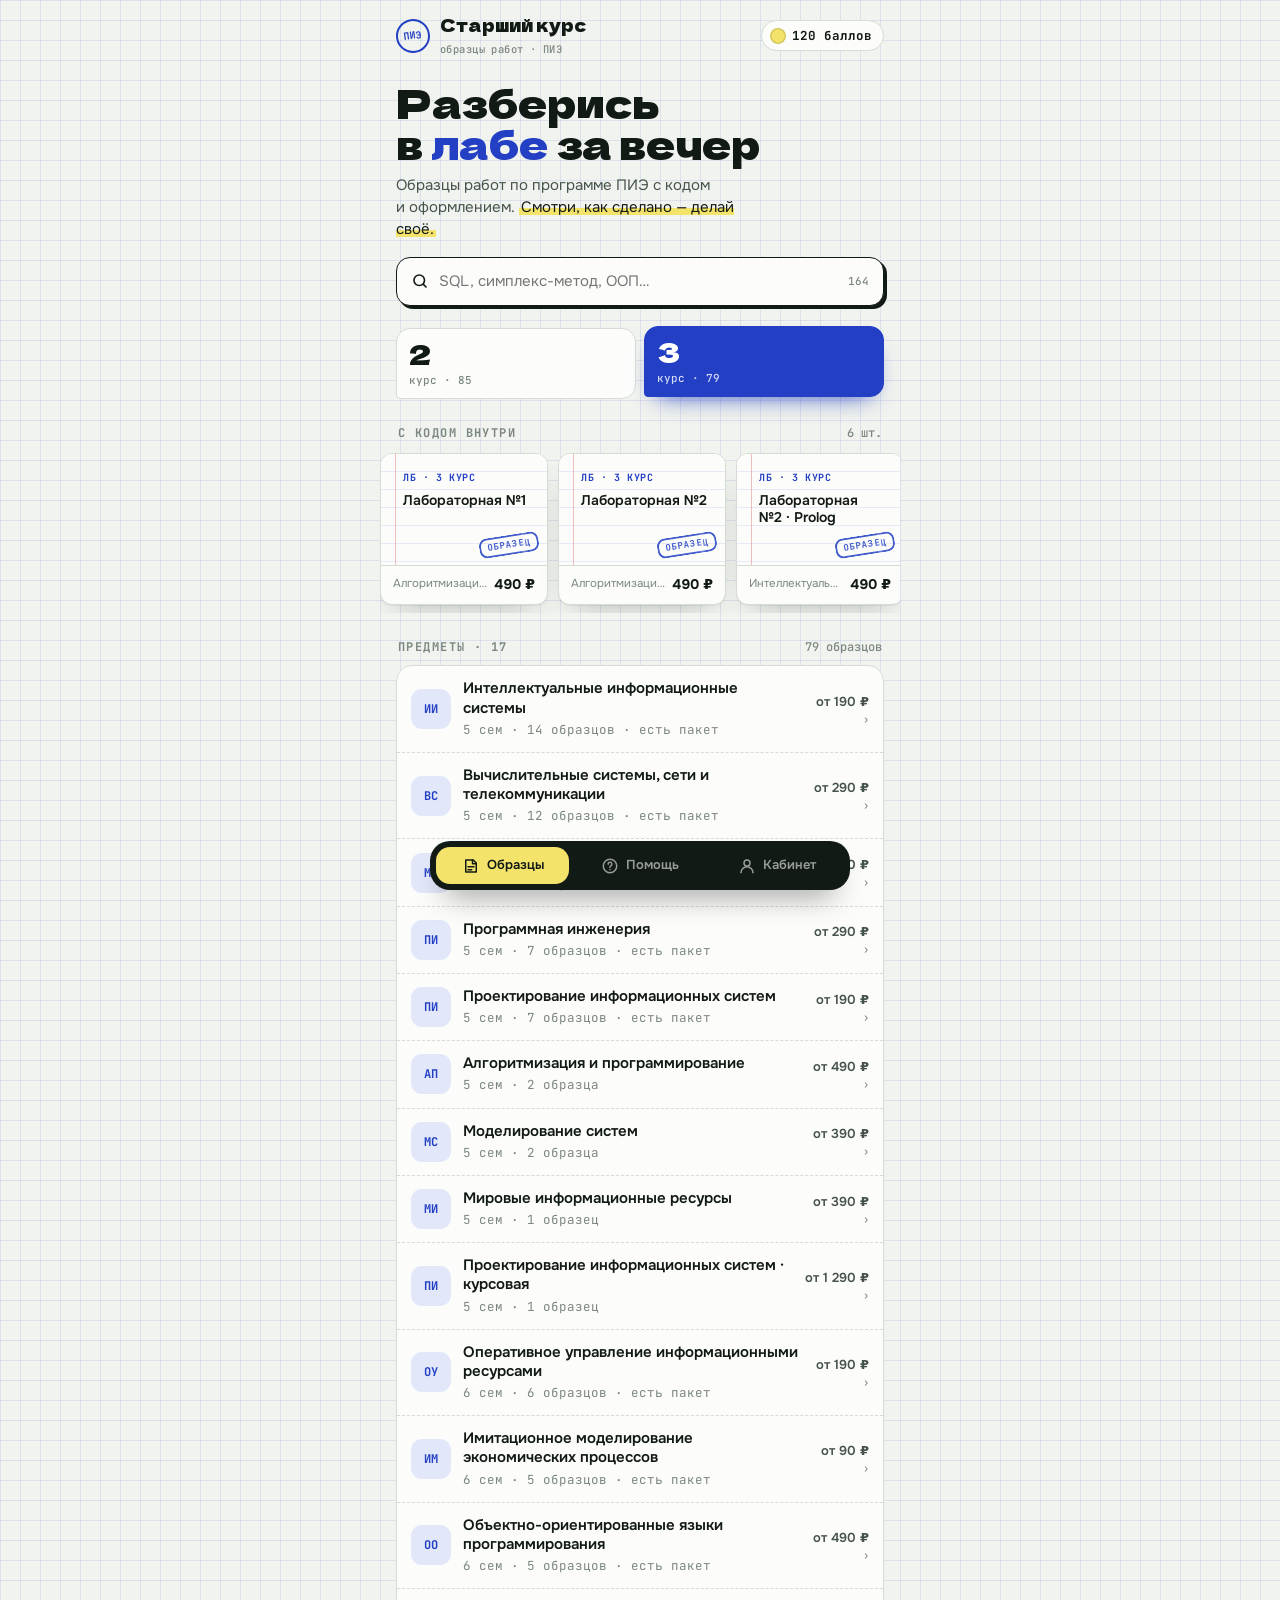
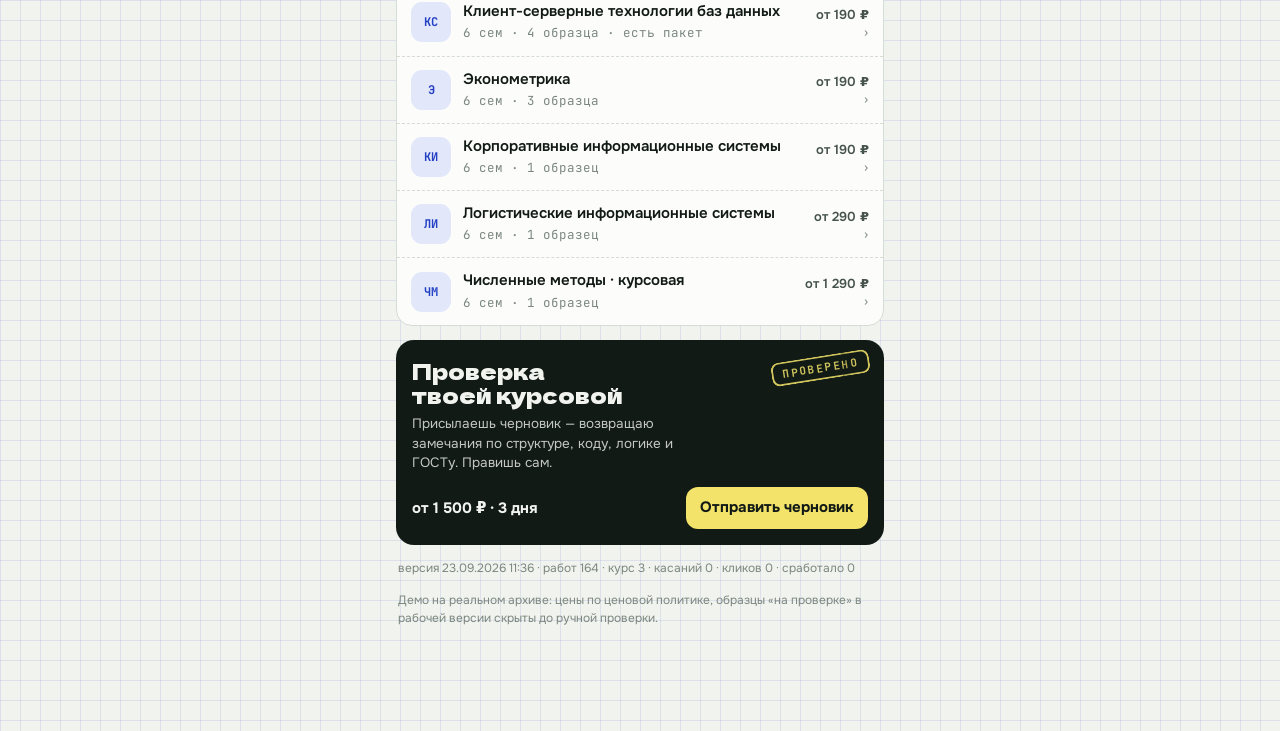
==== index.html @ bb767fbb "Add files via upload" ====
<!doctype html>
<html lang="ru">
<head>
<meta charset="utf-8">
<meta name="viewport" content="width=device-width,initial-scale=1,viewport-fit=cover">
<script src="https://telegram.org/js/telegram-web-app.js"></script>
<title>Старший курс</title>
<meta name="robots" content="noindex,nofollow">
<meta http-equiv="Cache-Control" content="no-store, max-age=0">
<link rel="stylesheet" href="fonts/fonts.css">
<style>
:root{
  --paper:#F1F3EE; --paper-2:#E6EAE3; --sheet:#FCFDFB; --line:#D5DCD4; --rule:rgba(35,64,196,.10); --margin:rgba(214,70,70,.35);
  --ink:#121A16; --ink-2:#46534B; --ink-3:#7B877F;
  --pen:#2340C4; --pen-2:#3F5BE0; --pen-soft:#E2E7FA; --on-pen:#FFFFFF;
  --hl:#F3E36A; --hl-ink:#121A16;
  --ok:#1C7A4A; --ok-soft:#DCF0E3; --warn:#94650A; --warn-soft:#F5EACB;
  --lift:0 1px 0 rgba(18,26,22,.05),0 14px 30px -18px rgba(18,26,22,.35);
  --display:"Dela Gothic One","Arial Black",Impact,system-ui,sans-serif;
  --sans:"Onest",system-ui,-apple-system,"Segoe UI",Roboto,sans-serif;
  --mono:"JetBrains Mono",ui-monospace,"SF Mono",Menlo,Consolas,monospace;
}
@media (prefers-color-scheme:dark){:root:not([data-theme="light"]){
  --paper:#0D1210; --paper-2:#141B18; --sheet:#171F1B; --line:#25302A; --rule:rgba(130,155,255,.07); --margin:rgba(230,100,100,.25);
  --ink:#E7ECE8; --ink-2:#A8B5AD; --ink-3:#74827A;
  --pen:#8CA3FF; --pen-2:#A9BAFF; --pen-soft:#1B2547; --on-pen:#0B1230;
  --hl:#6B5F12; --hl-ink:#FFF6B8;
  --ok:#70D39E; --ok-soft:#14331F; --warn:#E6BF62; --warn-soft:#33290D;
  --lift:0 1px 0 rgba(0,0,0,.4),0 16px 34px -18px rgba(0,0,0,.8);
}}
:root[data-theme="dark"]{
  --paper:#0D1210; --paper-2:#141B18; --sheet:#171F1B; --line:#25302A; --rule:rgba(130,155,255,.07); --margin:rgba(230,100,100,.25);
  --ink:#E7ECE8; --ink-2:#A8B5AD; --ink-3:#74827A;
  --pen:#8CA3FF; --pen-2:#A9BAFF; --pen-soft:#1B2547; --on-pen:#0B1230;
  --hl:#6B5F12; --hl-ink:#FFF6B8;
  --ok:#70D39E; --ok-soft:#14331F; --warn:#E6BF62; --warn-soft:#33290D;
  --lift:0 1px 0 rgba(0,0,0,.4),0 16px 34px -18px rgba(0,0,0,.8);
}
*{box-sizing:border-box}
button,a{cursor:pointer;touch-action:manipulation;-webkit-tap-highlight-color:rgba(0,0,0,.06)}
html,body{height:100%}
body{margin:0;background:var(--paper);color:var(--ink);font:15px/1.45 var(--sans);-webkit-font-smoothing:antialiased;
  background-image:linear-gradient(var(--rule) 1px,transparent 1px),linear-gradient(90deg,var(--rule) 1px,transparent 1px);background-size:20px 20px}
button,input,textarea,select{font:inherit;color:inherit}
button{cursor:pointer;-webkit-tap-highlight-color:transparent}
:focus-visible{outline:2px solid var(--pen);outline-offset:2px;border-radius:8px}
.app{max-width:520px;margin:0 auto;min-height:100%;padding-inline:16px;padding-block:0 104px}
.mk{background:linear-gradient(transparent 55%,var(--hl) 55%,var(--hl) 92%,transparent 92%);color:var(--hl-ink);padding:0 2px;border-radius:2px}
.mono{font-family:var(--mono)}

/* ---------- шапка ---------- */
.top{padding:16px 0 4px}
.brand{display:flex;align-items:center;justify-content:space-between;gap:12px}
.logo{display:flex;align-items:center;gap:10px}
.seal{width:34px;height:34px;border-radius:50%;border:2px solid var(--pen);color:var(--pen);display:grid;place-items:center;font:700 10px/1 var(--mono);letter-spacing:.02em;transform:rotate(-8deg)}
.logo b{font:400 17px/1 var(--display);letter-spacing:.01em}
.logo small{display:block;font:500 10.5px var(--mono);color:var(--ink-3);margin-top:3px;letter-spacing:.04em}
.bal{display:flex;align-items:center;gap:6px;font:600 12.5px var(--mono);background:var(--sheet);border:1px solid var(--line);border-radius:999px;padding:6px 11px 6px 8px}
.bal i{width:16px;height:16px;border-radius:50%;background:var(--hl);display:inline-block;box-shadow:inset 0 0 0 1.5px rgba(0,0,0,.12)}

.hero{margin:22px 0 16px;position:relative}
.hero h1{margin:0;font:400 clamp(30px,9vw,40px)/1.02 var(--display);letter-spacing:-.005em;text-wrap:balance}
.hero h1 .pen{color:var(--pen)}
.hero p{margin:12px 0 0;color:var(--ink-2);max-width:34ch}
.hero .stamp{position:absolute;right:-2px;top:-6px}

.stamp{display:inline-grid;place-items:center;border:2.5px solid var(--pen);color:var(--pen);border-radius:8px;padding:5px 9px 4px;font:700 11px/1 var(--mono);letter-spacing:.14em;text-transform:uppercase;transform:rotate(-9deg);opacity:.85;
  mask-image:radial-gradient(circle at 30% 40%,#000 60%,rgba(0,0,0,.72) 61%,#000 74%);-webkit-mask-image:radial-gradient(circle at 30% 40%,#000 60%,rgba(0,0,0,.72) 61%,#000 74%)}
.stamp.big{font-size:15px;padding:8px 12px 7px;border-width:3px}
.stamp.ok{border-color:var(--ok);color:var(--ok)}

.search{display:flex;align-items:center;gap:10px;background:var(--sheet);border:1.5px solid var(--ink);border-radius:14px;padding:0 14px;box-shadow:3px 3px 0 var(--ink)}
.search input{flex:1;min-width:0;border:0;background:transparent;padding:13px 0;outline:none}
.search svg{flex:none}
.search kbd{font:500 11px var(--mono);color:var(--ink-3)}

/* ---------- разделители-закладки курсов ---------- */
.tabs-course{display:grid;grid-template-columns:repeat(2,1fr);gap:8px;margin:22px 0 4px}
.tc{position:relative;text-align:left;border:1.5px solid var(--line);background:var(--sheet);border-radius:14px 14px 14px 4px;padding:12px 12px 11px;transition:transform .15s,border-color .15s,box-shadow .15s}
.tc b{display:block;font:400 26px/1 var(--display)}
.tc span{display:block;font:500 11px var(--mono);color:var(--ink-3);margin-top:6px}
.tc[aria-pressed="true"]{border-color:var(--pen);background:var(--pen);color:var(--on-pen);box-shadow:0 12px 24px -14px var(--pen);transform:translateY(-2px)}
.tc[aria-pressed="true"] span{color:inherit;opacity:.8}

.sec{display:flex;align-items:baseline;justify-content:space-between;gap:10px;margin:26px 2px 10px}
.sec h2{margin:0;font:600 12px var(--mono);letter-spacing:.12em;text-transform:uppercase;color:var(--ink-3)}
.sec .aside{font:500 12px var(--mono);color:var(--ink-3)}

/* подборка — лента обложек */
.rail{display:flex;gap:10px;overflow-x:auto;margin-inline:-16px;padding:2px 16px 8px;scroll-snap-type:x mandatory;scrollbar-width:none}
.rail::-webkit-scrollbar{display:none}
.cover{flex:none;width:168px;scroll-snap-align:start;text-align:left;border:1px solid var(--line);border-radius:12px;background:var(--sheet);padding:0;overflow:hidden;box-shadow:var(--lift)}
.cover .pg{height:112px;position:relative;padding:12px 12px 0 22px;background:
  linear-gradient(90deg,transparent 14px,var(--margin) 14px,var(--margin) 15px,transparent 15px),
  repeating-linear-gradient(var(--sheet) 0 17px,var(--rule) 17px 18px);border-bottom:1px solid var(--line)}
.cover .pg em{font:700 10px var(--mono);color:var(--pen);font-style:normal;letter-spacing:.06em}
.cover .pg strong{display:block;font:600 14px/1.2 var(--sans);margin-top:4px;text-wrap:balance}
.cover .pg .stamp{position:absolute;right:8px;bottom:10px;font-size:9px;padding:4px 6px 3px}
.cover .cf{padding:9px 12px 11px;display:flex;justify-content:space-between;align-items:center;gap:6px}
.cover .cf small{font-size:11.5px;color:var(--ink-3);overflow:hidden;text-overflow:ellipsis;white-space:nowrap}
.cover .cf b{font:700 14px var(--sans);font-variant-numeric:tabular-nums;white-space:nowrap}

/* список предметов — ведомость */
.ledger{background:var(--sheet);border:1px solid var(--line);border-radius:16px;overflow:hidden}
.lr{display:grid;grid-template-columns:40px 1fr auto;align-items:center;gap:12px;width:100%;text-align:left;border:0;background:transparent;padding:13px 14px;border-top:1px dashed var(--line)}
.lr:first-child{border-top:0}
.lr:active{background:var(--paper-2)}
.lr .code{width:40px;height:40px;border-radius:11px;display:grid;place-items:center;font:700 12px var(--mono);background:var(--pen-soft);color:var(--pen)}
.lr .t{font-weight:600;line-height:1.28}
.lr .s{font-size:12.5px;color:var(--ink-3);margin-top:3px;font-family:var(--mono)}
.lr .p{font:600 13px var(--sans);color:var(--ink-2);white-space:nowrap;text-align:right}
.lr .p small{display:block;font:500 10.5px var(--mono);color:var(--ink-3);margin-top:2px}

.consult{display:grid;grid-template-columns:1fr auto;gap:12px;align-items:center;width:100%;text-align:left;margin-top:12px;border:0;border-radius:16px;padding:16px;background:var(--ink);color:var(--paper);position:relative;overflow:hidden}
.consult b{font:400 18px/1.15 var(--display);display:block}
.consult span{display:block;font-size:13px;opacity:.75;margin-top:6px}
.consult .go{width:44px;height:44px;border-radius:50%;background:var(--hl);color:#121A16;display:grid;place-items:center}

/* ---------- предмет ---------- */
.back{display:inline-flex;align-items:center;gap:4px;border:0;background:none;color:var(--pen);padding:16px 0 6px;font-weight:600}
.subj-h{margin:6px 0 4px;font:400 28px/1.05 var(--display);text-wrap:balance}
.subj-s{font:500 12.5px var(--mono);color:var(--ink-3)}
.bundle{margin:16px 0 4px;border:1.5px dashed var(--pen);border-radius:16px;padding:14px;background:var(--pen-soft);display:grid;grid-template-columns:1fr auto;gap:10px;align-items:center}
.bundle b{display:block;font-weight:700}
.bundle span{font-size:13px;color:var(--ink-2)}
.bundle .pr{text-align:right;white-space:nowrap}
.bundle .pr s{display:block;font-size:12px;color:var(--ink-3)}
.bundle .pr strong{font:700 18px var(--sans);font-variant-numeric:tabular-nums}
.chips{display:flex;gap:6px;overflow-x:auto;margin:14px -16px 4px;padding:2px 16px 4px;scrollbar-width:none}
.chips::-webkit-scrollbar{display:none}
.chip{flex:none;border:1.5px solid var(--line);background:var(--sheet);border-radius:999px;padding:7px 13px;font-size:13px;font-weight:500;color:var(--ink-2)}
.chip[aria-pressed="true"]{background:var(--ink);color:var(--paper);border-color:var(--ink)}

/* карточка-лист */
.sheetcard{position:relative;display:block;width:100%;text-align:left;border:1px solid var(--line);border-radius:14px;background:var(--sheet);margin-top:10px;padding:14px 14px 13px 26px;overflow:hidden;
  background-image:linear-gradient(90deg,transparent 15px,var(--margin) 15px,var(--margin) 16px,transparent 16px);transition:transform .12s}
.sheetcard:active{transform:scale(.992)}
.sheetcard .hd{display:flex;gap:8px;align-items:center;font:500 11px var(--mono);color:var(--ink-3);letter-spacing:.02em}
.sheetcard .hd b{color:var(--pen);font-weight:700}
.sheetcard h3{margin:6px 0 10px;font-size:17.5px;line-height:1.22;letter-spacing:-.01em;padding-right:70px}
.sheetcard .stamp{position:absolute;right:12px;top:14px;font-size:9.5px;padding:4px 6px 3px}
.row2{display:flex;align-items:center;justify-content:space-between;gap:10px}
.exts{display:flex;gap:4px;flex-wrap:wrap}
.ext{font:500 11px var(--mono);padding:3px 6px;border-radius:6px;background:var(--paper-2);color:var(--ink-2)}
.price{font:700 17px var(--sans);font-variant-numeric:tabular-nums;white-space:nowrap}
.pill{font:600 11px var(--sans);padding:3px 8px;border-radius:999px;background:var(--warn-soft);color:var(--warn)}
.pill.ok{background:var(--ok-soft);color:var(--ok)}

/* ---------- нижний лист ---------- */
.scrim{position:fixed;inset:0;background:rgba(8,12,10,.5);z-index:20;animation:fade .2s}
@keyframes fade{from{opacity:0}}
.sheet{position:fixed;left:0;right:0;bottom:0;z-index:21;max-width:520px;margin:0 auto;background:var(--paper);border-radius:22px 22px 0 0;
  padding:10px 16px calc(18px + env(safe-area-inset-bottom,0px));max-height:90%;overflow:auto;animation:up .26s cubic-bezier(.2,.8,.2,1)}
@keyframes up{from{transform:translateY(40px);opacity:.4}}
.grab{width:42px;height:4px;border-radius:4px;background:var(--line);margin:0 auto 14px}
.preview{position:relative;border:1px solid var(--line);border-radius:14px;background:var(--sheet);padding:16px 16px 14px 30px;overflow:hidden;box-shadow:var(--lift);
  background-image:linear-gradient(90deg,transparent 18px,var(--margin) 18px,var(--margin) 19px,transparent 19px),repeating-linear-gradient(var(--sheet) 0 23px,var(--rule) 23px 24px)}
.preview .hd{font:500 11px var(--mono);color:var(--ink-3)}
.preview .hd b{color:var(--pen)}
.preview h3{margin:8px 0 2px;font:400 22px/1.1 var(--display);text-wrap:balance}
.preview .sj{color:var(--ink-2);font-size:13.5px}
.preview .toc{margin:14px 0 0;padding:0;list-style:none;font:500 12.5px/24px var(--mono);color:var(--ink-2)}
.preview .toc li{display:flex;justify-content:space-between;gap:8px}
.preview .toc li span:last-child{color:var(--ink-3)}
.preview > .stamp{position:absolute;right:16px;bottom:18px}
.facts{display:grid;grid-template-columns:repeat(3,1fr);gap:8px;margin:12px 0}
.facts div{border:1px solid var(--line);background:var(--sheet);border-radius:12px;padding:10px}
.facts b{display:block;font:400 22px/1 var(--display)}
.facts span{font-size:11.5px;color:var(--ink-3)}
.why{display:flex;gap:10px;align-items:flex-start;font-size:14px;color:var(--ink-2);margin:12px 2px}
.why svg{flex:none;color:var(--pen);margin-top:2px}
.fine{font-size:12px;color:var(--ink-3);line-height:1.45}
.total{display:flex;justify-content:space-between;align-items:flex-end;margin:16px 2px 12px}
.total span{font-size:13px;color:var(--ink-3)}
.total strong{font:400 30px/1 var(--display);font-variant-numeric:tabular-nums}
.btn{position:relative;display:flex;align-items:center;justify-content:center;gap:10px;width:100%;border:0;border-radius:14px;padding:15px;font-weight:700;font-size:16px;background:var(--pen);color:var(--on-pen);box-shadow:0 14px 26px -14px var(--pen);transition:transform .1s}
.btn:active{transform:translateY(1px)}
.btn:disabled{opacity:.4;box-shadow:none;cursor:not-allowed}
.btn.ink{background:var(--ink);color:var(--paper);box-shadow:none}
.lines{border:1px solid var(--line);background:var(--sheet);border-radius:14px;padding:4px 14px}
.lines div{display:flex;justify-content:space-between;padding:10px 0;border-top:1px dashed var(--line);font-size:14px}
.lines div:first-child{border-top:0}
.lines div span:last-child{font-variant-numeric:tabular-nums;font-weight:600}
.sbp{display:flex;align-items:center;gap:12px;border:1.5px solid var(--ink);border-radius:14px;padding:12px;margin:12px 0;background:var(--sheet)}
.sbp .lg{width:40px;height:40px;border-radius:10px;display:grid;grid-template-columns:1fr 1fr;gap:3px;padding:7px;background:var(--ink)}
.sbp .lg i{border-radius:3px}
.sbp .t{font-weight:700}
.sbp .s{font-size:12.5px;color:var(--ink-3)}
.check{display:flex;gap:10px;align-items:flex-start;font-size:13.5px;color:var(--ink-2);margin:10px 2px}
.check input{width:20px;height:20px;margin:0;flex:none;accent-color:var(--pen)}
.check a{color:var(--pen)}
.done{text-align:center;padding:10px 0 6px}
.done .stamp{animation:slam .45s cubic-bezier(.3,1.6,.5,1) both}
@keyframes slam{0%{transform:rotate(-9deg) scale(2.4);opacity:0}60%{opacity:1}100%{transform:rotate(-9deg) scale(1)}}
.done h3{margin:18px 0 4px;font:400 24px var(--display)}
@media (prefers-reduced-motion:reduce){.sheet,.scrim,.done .stamp{animation:none}.tc,.btn,.sheetcard{transition:none}}

/* ---------- консультация / кабинет ---------- */
.card{background:var(--sheet);border:1px solid var(--line);border-radius:16px;padding:16px}
.field{display:flex;flex-direction:column;gap:6px;margin-bottom:14px}
.field label{font:600 11.5px var(--mono);letter-spacing:.08em;text-transform:uppercase;color:var(--ink-3)}
.field select,.field textarea{background:var(--paper);border:1.5px solid var(--line);border-radius:12px;padding:12px;width:100%}
.field textarea{min-height:88px;resize:vertical}
.dur{display:grid;grid-template-columns:repeat(3,1fr);gap:6px}
.opt{border:1.5px solid var(--line);background:var(--paper);border-radius:12px;padding:10px 6px;text-align:center}
.opt b{display:block;font:700 14px var(--sans)}
.opt small{display:block;font:500 11px var(--mono);color:var(--ink-3);margin-top:2px}
.opt[aria-pressed="true"]{border-color:var(--pen);background:var(--pen-soft);color:var(--pen)}
.slots{display:grid;grid-template-columns:repeat(3,1fr);gap:6px}
.slot{border:1.5px solid var(--line);background:var(--paper);border-radius:12px;padding:9px 4px;text-align:center;font:600 14px var(--mono)}
.slot small{display:block;font:500 11px var(--sans);color:var(--ink-3)}
.slot[aria-pressed="true"]{border-color:var(--pen);background:var(--pen-soft);color:var(--pen)}
.stat{display:grid;grid-template-columns:1fr 1fr;gap:8px}
.stat div{background:var(--sheet);border:1px solid var(--line);border-radius:16px;padding:14px}
.stat b{display:block;font:400 30px/1 var(--display)}
.stat span{display:block;font-size:12.5px;color:var(--ink-3);margin-top:6px}
.ref{margin-top:12px;display:flex;gap:8px}
.ref code{flex:1;min-width:0;overflow:hidden;text-overflow:ellipsis;white-space:nowrap;font:500 12.5px var(--mono);background:var(--paper);border:1.5px dashed var(--line);border-radius:12px;padding:11px}
.ref button{flex:none;border:0;background:var(--ink);color:var(--paper);border-radius:12px;padding:0 14px;font-weight:600;font-size:13px}
.ticket{display:grid;grid-template-columns:auto 1fr auto;gap:10px;align-items:center;padding:12px 0;border-top:1px dashed var(--line)}
.ticket:first-child{border-top:0}
.ticket .t{font-weight:600;line-height:1.25}
.ticket .s{font:500 11.5px var(--mono);color:var(--ink-3);margin-top:3px}
.ticket .b{border:1.5px solid var(--line);background:var(--paper);border-radius:10px;padding:7px 11px;font-weight:600;font-size:13px}
.empty{text-align:center;color:var(--ink-3);padding:22px 8px;font-size:14px}
.docs a{display:flex;justify-content:space-between;padding:13px 0;border-top:1px dashed var(--line);color:var(--ink);text-decoration:none;font-weight:500}
.docs a:first-child{border-top:0}
.note{font-size:12px;color:var(--ink-3);margin:14px 2px 0;line-height:1.5}

/* ---------- поддержка ---------- */
.topics{display:grid;grid-template-columns:1fr 1fr;gap:8px}
.topic{text-align:left;border:1.5px solid var(--line);background:var(--sheet);border-radius:14px;padding:12px;display:flex;flex-direction:column;gap:6px;min-height:84px}
.topic svg{color:var(--pen)}
.topic b{font-size:14px;line-height:1.25}
.topic[aria-pressed="true"]{border-color:var(--pen);background:var(--pen-soft)}
.faq details{border-top:1px dashed var(--line);padding:12px 0}
.faq details:first-child{border-top:0}
.faq summary{cursor:pointer;font-weight:600;list-style:none;display:flex;justify-content:space-between;gap:10px}
.faq summary::-webkit-details-marker{display:none}
.faq summary::after{content:"+";font:500 18px/1 var(--mono);color:var(--pen)}
.faq details[open] summary::after{content:"–"}
.faq p{margin:8px 0 0;color:var(--ink-2);font-size:14px}
.sla{display:flex;align-items:center;gap:8px;font:500 12px var(--mono);color:var(--ink-3);margin:10px 2px 0}
.sla i{width:8px;height:8px;border-radius:50%;background:var(--ok);box-shadow:0 0 0 3px var(--ok-soft)}
.tgbtn{display:flex;align-items:center;gap:12px;width:100%;text-align:left;border:1.5px solid var(--ink);background:var(--sheet);border-radius:14px;padding:12px 14px;box-shadow:3px 3px 0 var(--ink);margin-top:12px}
.tgbtn .ic{width:38px;height:38px;border-radius:50%;background:#2AABEE;color:#fff;display:grid;place-items:center;flex:none}
.tgbtn b{display:block}
.tgbtn small{display:block;font-size:12.5px;color:var(--ink-3)}
.ticket-ok{border:1.5px dashed var(--ok);background:var(--ok-soft);border-radius:14px;padding:12px 14px;margin-top:12px;font-size:14px}
.ticket-ok b{font-family:var(--mono)}
.help-link{border:0;background:none;color:var(--pen);font-weight:600;padding:0;font-size:13px}

/* ---------- проверка курсовой ---------- */
.rv-hero{position:relative;border-radius:18px;background:var(--ink);color:var(--paper);padding:18px 16px 16px;overflow:hidden;margin-top:14px}
.rv-hero h2{margin:0;font:400 22px/1.1 var(--display);text-wrap:balance;max-width:14ch}
.rv-hero p{margin:8px 0 0;font-size:13.5px;opacity:.8;max-width:30ch}
.rv-hero .stamp{position:absolute;right:14px;top:16px;border-color:var(--hl);color:var(--hl)}
.rv-hero .row{display:flex;justify-content:space-between;align-items:center;margin-top:14px;gap:10px}
.rv-hero .row b{font:700 15px var(--sans);white-space:nowrap}
.rv-hero .go{border:0;background:var(--hl);color:#121A16;border-radius:12px;padding:10px 14px;font-weight:700}
.marks{margin:14px 0 0;padding:0;list-style:none;display:grid;gap:10px}
.marks li{display:grid;grid-template-columns:28px 1fr;gap:10px;align-items:start;font-size:14px;color:var(--ink-2)}
.marks li b{color:var(--ink);display:block}
.marks .n{width:28px;height:28px;border-radius:8px;display:grid;place-items:center;background:var(--pen-soft);color:var(--pen);font:700 12px var(--mono)}
.redline{margin-top:12px;border:1px solid var(--line);border-radius:12px;background:var(--sheet);padding:12px 12px 12px 28px;position:relative;font-size:13.5px;
  background-image:linear-gradient(90deg,transparent 16px,var(--margin) 16px,var(--margin) 17px,transparent 17px)}
.redline s{color:var(--ink-3)}
.redline .cm{display:block;margin-top:6px;font:500 12px/1.4 var(--mono);color:var(--pen)}
.vol{display:grid;gap:6px}
.vol .opt{display:grid;grid-template-columns:1fr auto;text-align:left;padding:12px}
.vol .opt b{font-size:14px}
.vol .opt small{text-align:left}
.vol .opt strong{grid-row:span 2;align-self:center;font:700 15px var(--sans);font-variant-numeric:tabular-nums}
.focus{display:grid;grid-template-columns:1fr 1fr;gap:6px}
.focus label{display:flex;gap:8px;align-items:center;border:1.5px solid var(--line);background:var(--paper);border-radius:12px;padding:10px;font-size:13.5px;font-weight:500}
.focus input{accent-color:var(--pen);width:18px;height:18px;margin:0}
.drop{display:flex;align-items:center;gap:12px;border:1.5px dashed var(--pen);background:var(--pen-soft);border-radius:14px;padding:14px;cursor:pointer}
.drop b{display:block;color:var(--pen)}
.drop span{font-size:12.5px;color:var(--ink-3)}
.drop input{position:absolute;width:1px;height:1px;opacity:0}
.field .focus label,.field label.drop{font:500 13.5px var(--sans);letter-spacing:0;text-transform:none;color:var(--ink)}
.switch{display:flex;justify-content:space-between;align-items:center;gap:12px;font-size:14px}
.switch input{width:20px;height:20px;accent-color:var(--pen)}

/* ---------- таббар ---------- */
.tabbar{position:fixed;left:0;right:0;bottom:0;z-index:10;padding:0 12px calc(10px + env(safe-area-inset-bottom,0px))}
.tabbar nav{max-width:420px;margin:0 auto;display:grid;grid-template-columns:repeat(3,1fr);gap:4px;background:var(--ink);border-radius:20px;padding:6px;box-shadow:0 18px 30px -16px rgba(0,0,0,.55)}
.tabbar button{border:0;background:none;border-radius:14px;padding:9px 4px;display:flex;align-items:center;justify-content:center;gap:7px;font-size:13px;font-weight:600;color:var(--paper);opacity:.6;transition:background .15s,opacity .15s}
.tabbar button[aria-current="page"]{background:var(--hl);color:#121A16;opacity:1}
.toast{position:fixed;left:50%;bottom:96px;transform:translateX(-50%);z-index:30;background:var(--ink);color:var(--paper);padding:11px 15px;border-radius:12px;font-size:13.5px;max-width:calc(100% - 32px);box-shadow:var(--lift)}
</style>
</head>
<body>


<div class="app" id="app"></div>
<div class="tabbar"><nav>
  <button data-tab="catalog" aria-current="page"><svg width="18" height="18" viewBox="0 0 24 24" fill="none" stroke="currentColor" stroke-width="2" stroke-linecap="round" stroke-linejoin="round"><path d="M5 4h10l4 4v12H5z"/><path d="M14 4v5h5M8 13h8M8 17h5"/></svg>Образцы</button>
  <button data-tab="support"><svg width="18" height="18" viewBox="0 0 24 24" fill="none" stroke="currentColor" stroke-width="2" stroke-linecap="round" stroke-linejoin="round"><circle cx="12" cy="12" r="9"/><path d="M9.5 9.5a2.5 2.5 0 1 1 3.5 2.3c-.6.3-1 .8-1 1.5v.7M12 17h.01"/></svg>Помощь</button>
  <button data-tab="cabinet"><svg width="18" height="18" viewBox="0 0 24 24" fill="none" stroke="currentColor" stroke-width="2" stroke-linecap="round" stroke-linejoin="round"><circle cx="12" cy="8" r="4"/><path d="M4 21a8 8 0 0 1 16 0"/></svg>Кабинет</button>
</nav></div>
<div id="layer"></div>

<script>
const RAW = [{"id":1,"c":2,"s":"4","subj":"Алгоритмизация и программирование","t":"Лабораторная №1","type":"Лабораторная","files":3,"docs":2,"code":1,"img":0,"ext":["docx","pst"],"st":"Готово","p":490},{"id":2,"c":2,"s":"4","subj":"Алгоритмизация и программирование","t":"Лабораторная №2","type":"Лабораторная","files":4,"docs":2,"code":2,"img":0,"ext":["py","docx","xlsx"],"st":"Готово","p":490},{"id":3,"c":2,"s":"4","subj":"Алгоритмизация и программирование","t":"Лабораторная №3","type":"Лабораторная","files":5,"docs":1,"code":3,"img":0,"ext":["py","txt","docx"],"st":"Готово","p":490},{"id":4,"c":2,"s":"4","subj":"Алгоритмизация и программирование","t":"Лабораторная №4","type":"Лабораторная","files":6,"docs":2,"code":4,"img":0,"ext":["py","docx"],"st":"Готово","p":490},{"id":5,"c":2,"s":"4","subj":"Алгоритмизация и программирование","t":"Лабораторная №5","type":"Лабораторная","files":6,"docs":2,"code":3,"img":0,"ext":["py","docx","txt"],"st":"Готово","p":490},{"id":6,"c":2,"s":"4","subj":"Алгоритмизация и программирование","t":"Лабораторная №6","type":"Лабораторная","files":4,"docs":2,"code":2,"img":0,"ext":["docx","py"],"st":"Готово","p":490},{"id":7,"c":2,"s":"4","subj":"Алгоритмизация и программирование","t":"Лабораторная №7","type":"Лабораторная","files":9,"docs":6,"code":3,"img":0,"ext":["docx","py"],"st":"Готово","p":490},{"id":8,"c":2,"s":"4","subj":"Алгоритмизация и программирование","t":"Лабораторная №8","type":"Лабораторная","files":6,"docs":2,"code":0,"img":0,"ext":["png","docx"],"st":"Готово","p":390},{"id":9,"c":2,"s":"3","subj":"Базы данных","t":"БД «Туризм» в Access · готово для лаб №1–5","type":"Материалы","files":7,"docs":4,"code":2,"img":0,"ext":["xlsx","docx","accdb","txt"],"st":"Готово","p":990},{"id":10,"c":2,"s":"4","subj":"Базы данных · курсовая","t":"Курсовая работа","type":"Курсовая","files":2,"docs":2,"code":0,"img":0,"ext":["docx"],"st":"Готово","p":1290},{"id":11,"c":2,"s":"4","subj":"Информационная безопасность","t":"Лабораторная №1","type":"Лабораторная","files":1,"docs":1,"code":0,"img":0,"ext":["docx"],"st":"Готово","p":390},{"id":12,"c":2,"s":"4","subj":"Информационная безопасность","t":"Лабораторная №2","type":"Лабораторная","files":6,"docs":6,"code":0,"img":0,"ext":["docx","xlsx"],"st":"Готово","p":390},{"id":13,"c":2,"s":"4","subj":"Информационная безопасность","t":"Практическая №1","type":"Практическая","files":1,"docs":1,"code":0,"img":0,"ext":["docx"],"st":"Готово","p":290},{"id":14,"c":2,"s":"4","subj":"Информационная безопасность","t":"Практическая №2","type":"Практическая","files":2,"docs":2,"code":0,"img":0,"ext":["docx"],"st":"Готово","p":290},{"id":15,"c":2,"s":"3","subj":"Информационные системы и технологии","t":"Лабораторная №1","type":"Лабораторная","files":10,"docs":10,"code":0,"img":0,"ext":["docx"],"st":"Готово","p":390},{"id":16,"c":2,"s":"3","subj":"Информационные системы и технологии","t":"Лабораторная №2 (2 варианта)","type":"Лабораторная","files":2,"docs":2,"code":0,"img":0,"ext":["docx"],"st":"Готово","p":490},{"id":17,"c":2,"s":"3","subj":"Информационные системы и технологии","t":"Лабораторная №3","type":"Лабораторная","files":1,"docs":1,"code":0,"img":0,"ext":["xlsx"],"st":"Готово","p":390},{"id":18,"c":2,"s":"3","subj":"Информационные системы и технологии","t":"Лабораторная №4","type":"Лабораторная","files":7,"docs":0,"code":5,"img":0,"ext":["html","txt","jpg"],"st":"Готово","p":490},{"id":19,"c":2,"s":"3","subj":"Информационные системы и технологии","t":"Лабораторная №5","type":"Лабораторная","files":2,"docs":2,"code":0,"img":0,"ext":["xlsx"],"st":"Готово","p":390},{"id":20,"c":2,"s":"3","subj":"Информационные системы и технологии","t":"Конспекты и материалы","type":"Материалы","files":6,"docs":6,"code":0,"img":0,"ext":["docx","pptx"],"st":"Готово","p":190},{"id":21,"c":2,"s":"4","subj":"Исследование операций и методы оптимизации","t":"Лабораторная №1","type":"Лабораторная","files":2,"docs":2,"code":0,"img":0,"ext":["xlsx","docx"],"st":"Готово","p":390},{"id":22,"c":2,"s":"4","subj":"Исследование операций и методы оптимизации","t":"Конспекты и материалы","type":"Материалы","files":4,"docs":4,"code":0,"img":0,"ext":["xlsx"],"st":"Готово","p":190},{"id":23,"c":2,"s":"4","subj":"Менеджмент","t":"Все работы за семестр","type":"Материалы","files":9,"docs":8,"code":0,"img":0,"ext":["docx","txt"],"st":"Готово","p":690},{"id":24,"c":2,"s":"3","subj":"Модели данных","t":"Конспекты и материалы","type":"Материалы","files":1,"docs":1,"code":0,"img":0,"ext":["pptx"],"st":"Готово","p":190},{"id":25,"c":2,"s":"3","subj":"Модели данных · курсовая","t":"Курсовая работа","type":"Курсовая","files":10,"docs":5,"code":3,"img":0,"ext":["docx","erwin","gif","bp1"],"st":"Готово","p":1290},{"id":26,"c":2,"s":"3","subj":"Операционные системы","t":"Лабораторная №4","type":"Лабораторная","files":1,"docs":1,"code":0,"img":0,"ext":["docx"],"st":"Готово","p":390},{"id":27,"c":2,"s":"3","subj":"Операционные системы","t":"Лабораторная №5","type":"Лабораторная","files":1,"docs":1,"code":0,"img":0,"ext":["docx"],"st":"Готово","p":390},{"id":28,"c":2,"s":"3","subj":"Операционные системы","t":"Лабораторная №6","type":"Лабораторная","files":1,"docs":1,"code":0,"img":0,"ext":["docx"],"st":"Готово","p":390},{"id":29,"c":2,"s":"3","subj":"Операционные системы","t":"Лабораторная №7","type":"Лабораторная","files":1,"docs":1,"code":0,"img":0,"ext":["docx"],"st":"Готово","p":390},{"id":30,"c":2,"s":"4","subj":"Проектирование информационных систем","t":"Лабораторная №1","type":"Лабораторная","files":3,"docs":2,"code":0,"img":0,"ext":["docx","txt"],"st":"Готово","p":390},{"id":31,"c":2,"s":"4","subj":"Проектирование информационных систем","t":"Практическая №1","type":"Практическая","files":3,"docs":3,"code":0,"img":0,"ext":["pptx"],"st":"Готово","p":290},{"id":32,"c":2,"s":"4","subj":"Проектирование информационных систем","t":"Бизнес-процессы и нотации IDEF · презентация","type":"Материалы","files":2,"docs":1,"code":0,"img":0,"ext":["pptx"],"st":"Готово","p":390},{"id":33,"c":2,"s":"3","subj":"Реинжиниринг бизнес-процессов","t":"Лабораторная №1 (2 варианта)","type":"Лабораторная","files":3,"docs":1,"code":2,"img":0,"ext":["bp1","docx"],"st":"Готово","p":590},{"id":34,"c":2,"s":"3","subj":"Реинжиниринг бизнес-процессов","t":"Лабораторная №2","type":"Лабораторная","files":2,"docs":1,"code":1,"img":0,"ext":["bp1","docx"],"st":"Готово","p":490},{"id":35,"c":2,"s":"3","subj":"Реинжиниринг бизнес-процессов","t":"Лабораторная №3","type":"Лабораторная","files":2,"docs":1,"code":1,"img":0,"ext":["bp1","docx"],"st":"Готово","p":490},{"id":36,"c":2,"s":"3","subj":"Реинжиниринг бизнес-процессов","t":"Лабораторная №4","type":"Лабораторная","files":1,"docs":1,"code":0,"img":0,"ext":["docx"],"st":"Готово","p":390},{"id":37,"c":2,"s":"3","subj":"Реинжиниринг бизнес-процессов","t":"Лабораторная №5","type":"Лабораторная","files":3,"docs":1,"code":1,"img":0,"ext":["bp1","png","docx"],"st":"Готово","p":490},{"id":38,"c":2,"s":"3","subj":"Реинжиниринг бизнес-процессов","t":"Лабораторная №6","type":"Лабораторная","files":2,"docs":1,"code":1,"img":0,"ext":["bp1","docx"],"st":"Готово","p":490},{"id":39,"c":2,"s":"3","subj":"Реинжиниринг бизнес-процессов","t":"Лабораторная №7","type":"Лабораторная","files":2,"docs":1,"code":1,"img":0,"ext":["bp1","docx"],"st":"Готово","p":490},{"id":40,"c":2,"s":"3","subj":"Реинжиниринг бизнес-процессов","t":"Лабораторная №8","type":"Лабораторная","files":2,"docs":1,"code":1,"img":0,"ext":["bp1","docx"],"st":"Готово","p":490},{"id":41,"c":2,"s":"3","subj":"Реинжиниринг бизнес-процессов","t":"Лабораторная №9","type":"Лабораторная","files":2,"docs":1,"code":1,"img":0,"ext":["bp1","docx"],"st":"Готово","p":490},{"id":42,"c":2,"s":"3","subj":"Реинжиниринг бизнес-процессов","t":"Лабораторная №10 (2 варианта)","type":"Лабораторная","files":4,"docs":2,"code":2,"img":0,"ext":["bp1","docx"],"st":"Готово","p":590},{"id":43,"c":2,"s":"3","subj":"Реинжиниринг бизнес-процессов","t":"Лабораторная №11 (2 варианта)","type":"Лабораторная","files":5,"docs":2,"code":3,"img":0,"ext":["bp1","docx"],"st":"Готово","p":590},{"id":44,"c":2,"s":"3","subj":"Реинжиниринг бизнес-процессов","t":"Лабораторная №12 (2 варианта)","type":"Лабораторная","files":4,"docs":2,"code":2,"img":0,"ext":["bp1","docx"],"st":"Готово","p":590},{"id":45,"c":2,"s":"3","subj":"Реинжиниринг бизнес-процессов","t":"Лабораторная №13 (2 варианта)","type":"Лабораторная","files":4,"docs":2,"code":2,"img":0,"ext":["bp1","docx"],"st":"Готово","p":590},{"id":46,"c":2,"s":"3","subj":"Реинжиниринг бизнес-процессов","t":"Лабораторная №14 (2 варианта)","type":"Лабораторная","files":4,"docs":2,"code":2,"img":0,"ext":["bp1","docx"],"st":"Готово","p":590},{"id":47,"c":2,"s":"3","subj":"Реинжиниринг бизнес-процессов","t":"Лабораторная №15 (2 варианта)","type":"Лабораторная","files":3,"docs":2,"code":1,"img":0,"ext":["bp1","docx"],"st":"Готово","p":590},{"id":48,"c":2,"s":"3","subj":"Реинжиниринг бизнес-процессов","t":"Лабораторная №16 (2 варианта)","type":"Лабораторная","files":3,"docs":2,"code":1,"img":0,"ext":["bp1","docx"],"st":"Готово","p":590},{"id":49,"c":2,"s":"3","subj":"Реинжиниринг бизнес-процессов","t":"Материалы курса: модели BPwin (IBO Credit Corporation и др.)","type":"Материалы","files":11,"docs":1,"code":5,"img":0,"ext":["bp1","txt","lwd","docx"],"st":"Готово","p":390},{"id":50,"c":2,"s":"3","subj":"Структуры данных","t":"Лабораторная №1 (2 варианта)","type":"Лабораторная","files":7,"docs":3,"code":4,"img":0,"ext":["docx","pptx"],"st":"Готово","p":590},{"id":51,"c":2,"s":"3","subj":"Структуры данных","t":"Лабораторная №2 (2 варианта)","type":"Лабораторная","files":5,"docs":3,"code":2,"img":0,"ext":["docx","pptx","pas"],"st":"Готово","p":590},{"id":52,"c":2,"s":"3","subj":"Структуры данных","t":"Лабораторная №3 (2 варианта)","type":"Лабораторная","files":5,"docs":4,"code":1,"img":0,"ext":["docx","pas","pptx"],"st":"Готово","p":590},{"id":53,"c":2,"s":"3","subj":"Структуры данных","t":"Лабораторная №4 (2 варианта)","type":"Лабораторная","files":4,"docs":3,"code":1,"img":0,"ext":["docx","pas","pptx"],"st":"Готово","p":590},{"id":54,"c":2,"s":"3","subj":"Структуры данных","t":"Лабораторная №5","type":"Лабораторная","files":1,"docs":1,"code":0,"img":0,"ext":["docx"],"st":"Готово","p":390},{"id":55,"c":2,"s":"3","subj":"Структуры данных","t":"Лабораторная №6 (2 варианта)","type":"Лабораторная","files":5,"docs":4,"code":1,"img":0,"ext":["pptx","docx","pas"],"st":"Готово","p":590},{"id":56,"c":2,"s":"3","subj":"Структуры данных","t":"Лабораторная №8","type":"Лабораторная","files":3,"docs":2,"code":1,"img":0,"ext":["docx","pas","pptx"],"st":"Готово","p":490},{"id":57,"c":2,"s":"3","subj":"Структуры данных","t":"Лабораторная №9","type":"Лабораторная","files":3,"docs":2,"code":1,"img":0,"ext":["docx","pas","pptx"],"st":"Готово","p":490},{"id":58,"c":2,"s":"3","subj":"Структуры данных","t":"Практическая №2","type":"Практическая","files":7,"docs":7,"code":0,"img":0,"ext":["docx"],"st":"Готово","p":290},{"id":59,"c":2,"s":"3","subj":"Структуры данных","t":"Практическая №4","type":"Практическая","files":2,"docs":2,"code":0,"img":0,"ext":["docx"],"st":"Готово","p":290},{"id":60,"c":2,"s":"3","subj":"Структуры данных","t":"Практическая №5","type":"Практическая","files":5,"docs":1,"code":4,"img":0,"ext":["pas","docx"],"st":"Готово","p":290},{"id":61,"c":2,"s":"3","subj":"Структуры данных","t":"Конспекты и материалы","type":"Материалы","files":1,"docs":1,"code":0,"img":0,"ext":["docx"],"st":"Готово","p":190},{"id":62,"c":2,"s":"3","subj":"Теория вероятностей и математическая статистика","t":"Лабораторная №4","type":"Лабораторная","files":4,"docs":4,"code":0,"img":0,"ext":["xlsx","docx"],"st":"Готово","p":390},{"id":63,"c":2,"s":"3","subj":"Теория вероятностей и математическая статистика","t":"Лабораторная №5","type":"Лабораторная","files":3,"docs":3,"code":0,"img":0,"ext":["xlsx"],"st":"Готово","p":390},{"id":64,"c":2,"s":"3","subj":"Теория вероятностей и математическая статистика","t":"Лабораторная №6","type":"Лабораторная","files":1,"docs":1,"code":0,"img":0,"ext":["xlsx"],"st":"Готово","p":390},{"id":65,"c":2,"s":"3","subj":"Теория вероятностей и математическая статистика","t":"Лабораторная №7","type":"Лабораторная","files":1,"docs":1,"code":0,"img":0,"ext":["xlsx"],"st":"Готово","p":390},{"id":66,"c":2,"s":"3","subj":"Теория вероятностей и математическая статистика","t":"Статистический анализ «Мужчины и женщины» (Excel)","type":"Материалы","files":1,"docs":1,"code":0,"img":0,"ext":["xlsx"],"st":"Готово","p":490},{"id":67,"c":2,"s":"3","subj":"Теория систем и системный анализ","t":"Лабораторная №1","type":"Лабораторная","files":1,"docs":1,"code":0,"img":0,"ext":["xlsx"],"st":"Готово","p":390},{"id":68,"c":2,"s":"3","subj":"Теория систем и системный анализ","t":"Лабораторная №5","type":"Лабораторная","files":3,"docs":2,"code":1,"img":0,"ext":["xlsx","bp1"],"st":"Готово","p":490},{"id":69,"c":2,"s":"3","subj":"Теория систем и системный анализ","t":"Лабораторная №8","type":"Лабораторная","files":1,"docs":1,"code":0,"img":0,"ext":["xlsx"],"st":"Готово","p":390},{"id":70,"c":2,"s":"3","subj":"Теория систем и системный анализ","t":"Практическая №1 · Чёрный ящик","type":"Практическая","files":1,"docs":1,"code":0,"img":0,"ext":["docx"],"st":"Готово","p":290},{"id":71,"c":2,"s":"3","subj":"Теория систем и системный анализ","t":"Практическая №2","type":"Практическая","files":1,"docs":1,"code":0,"img":0,"ext":["docx"],"st":"Готово","p":290},{"id":72,"c":2,"s":"3","subj":"Теория систем и системный анализ","t":"Практическая №2 · Древо целей","type":"Практическая","files":1,"docs":1,"code":0,"img":0,"ext":["docx"],"st":"Готово","p":290},{"id":73,"c":2,"s":"3","subj":"Теория систем и системный анализ","t":"Практическая №4","type":"Практическая","files":1,"docs":1,"code":0,"img":0,"ext":["docx"],"st":"Готово","p":290},{"id":74,"c":2,"s":"3","subj":"Теория систем и системный анализ","t":"Практическая №4 · Учёт ювелирных изделий","type":"Практическая","files":1,"docs":0,"code":1,"img":0,"ext":["bp1"],"st":"Готово","p":290},{"id":75,"c":2,"s":"3","subj":"Теория систем и системный анализ","t":"Практическая №5 · МОБ-17","type":"Практическая","files":1,"docs":1,"code":0,"img":0,"ext":["xlsx"],"st":"Готово","p":290},{"id":76,"c":2,"s":"3","subj":"Теория систем и системный анализ","t":"Практическая №6 · Дисперсионный анализ","type":"Практическая","files":1,"docs":1,"code":0,"img":0,"ext":["xlsx"],"st":"Готово","p":290},{"id":77,"c":2,"s":"3","subj":"Теория систем и системный анализ","t":"Практическая №7","type":"Практическая","files":1,"docs":1,"code":0,"img":0,"ext":["xlsx"],"st":"Готово","p":290},{"id":78,"c":2,"s":"3","subj":"Теория систем и системный анализ","t":"Практическая №8 · Поиск решений","type":"Практическая","files":2,"docs":2,"code":0,"img":0,"ext":["xlsx"],"st":"Готово","p":290},{"id":79,"c":2,"s":"3","subj":"Теория систем и системный анализ","t":"Практическая №9 · Транспортная задача —","type":"Практическая","files":3,"docs":3,"code":0,"img":0,"ext":["xlsx"],"st":"Готово","p":290},{"id":80,"c":2,"s":"3","subj":"Теория систем и системный анализ","t":"Практическая №10","type":"Практическая","files":2,"docs":2,"code":0,"img":0,"ext":["xlsx"],"st":"Готово","p":290},{"id":81,"c":2,"s":"3","subj":"Теория систем и системный анализ","t":"Практическая №11","type":"Практическая","files":1,"docs":1,"code":0,"img":0,"ext":["xlsx"],"st":"Готово","p":290},{"id":82,"c":2,"s":"3","subj":"Теория систем и системный анализ","t":"Практическая №12 · Метод иерархий","type":"Практическая","files":3,"docs":3,"code":0,"img":0,"ext":["xlsx"],"st":"Готово","p":290},{"id":83,"c":2,"s":"3","subj":"Теория систем и системный анализ","t":"Конспекты и материалы","type":"Материалы","files":1,"docs":1,"code":0,"img":0,"ext":["docx"],"st":"Готово","p":190},{"id":84,"c":2,"s":"4","subj":"Экономика фирмы (предприятия)","t":"Конспекты и материалы","type":"Материалы","files":4,"docs":3,"code":0,"img":0,"ext":["docx","txt","xlsx"],"st":"Готово","p":190},{"id":85,"c":2,"s":"4","subj":"Экономика фирмы (предприятия)","t":"Пакет документов предприятия: устав, карточка, договоры, табели (2 варианта)","type":"Материалы","files":30,"docs":26,"code":0,"img":0,"ext":["docx","xlsx","png","txt"],"st":"Готово","p":590},{"id":86,"c":3,"s":"5","subj":"Алгоритмизация и программирование","t":"Лабораторная №1","type":"Лабораторная","files":12,"docs":1,"code":1,"img":0,"ext":["txt","jpg","py","docx"],"st":"Готово","p":490},{"id":87,"c":3,"s":"5","subj":"Алгоритмизация и программирование","t":"Лабораторная №2","type":"Лабораторная","files":2,"docs":1,"code":1,"img":0,"ext":["py","docx"],"st":"Готово","p":490},{"id":88,"c":3,"s":"5","subj":"Вычислительные системы, сети и телекоммуникации","t":"Лабораторная №1","type":"Лабораторная","files":1,"docs":1,"code":0,"img":0,"ext":["docx"],"st":"Готово","p":390},{"id":89,"c":3,"s":"5","subj":"Вычислительные системы, сети и телекоммуникации","t":"Лабораторная №4","type":"Лабораторная","files":1,"docs":1,"code":0,"img":0,"ext":["docx"],"st":"Готово","p":390},{"id":90,"c":3,"s":"5","subj":"Вычислительные системы, сети и телекоммуникации","t":"Лабораторная №8","type":"Лабораторная","files":1,"docs":1,"code":0,"img":0,"ext":["docx"],"st":"Готово","p":390},{"id":91,"c":3,"s":"5","subj":"Вычислительные системы, сети и телекоммуникации","t":"Лабораторная №9","type":"Лабораторная","files":1,"docs":1,"code":0,"img":0,"ext":["docx"],"st":"Готово","p":390},{"id":92,"c":3,"s":"5","subj":"Вычислительные системы, сети и телекоммуникации","t":"Практическая №1","type":"Практическая","files":1,"docs":1,"code":0,"img":0,"ext":["docx"],"st":"Готово","p":290},{"id":93,"c":3,"s":"5","subj":"Вычислительные системы, сети и телекоммуникации","t":"Практическая №2","type":"Практическая","files":1,"docs":1,"code":0,"img":0,"ext":["docx"],"st":"Готово","p":290},{"id":94,"c":3,"s":"5","subj":"Вычислительные системы, сети и телекоммуникации","t":"Практическая №3","type":"Практическая","files":1,"docs":1,"code":0,"img":0,"ext":["docx"],"st":"Готово","p":290},{"id":95,"c":3,"s":"5","subj":"Вычислительные системы, сети и телекоммуникации","t":"Практическая №4","type":"Практическая","files":1,"docs":1,"code":0,"img":0,"ext":["docx"],"st":"Готово","p":290},{"id":96,"c":3,"s":"5","subj":"Вычислительные системы, сети и телекоммуникации","t":"Практическая №5","type":"Практическая","files":1,"docs":1,"code":0,"img":0,"ext":["docx"],"st":"Готово","p":290},{"id":97,"c":3,"s":"5","subj":"Вычислительные системы, сети и телекоммуникации","t":"Практическая №6","type":"Практическая","files":1,"docs":1,"code":0,"img":0,"ext":["docx"],"st":"Готово","p":290},{"id":98,"c":3,"s":"5","subj":"Вычислительные системы, сети и телекоммуникации","t":"Практическая №7","type":"Практическая","files":1,"docs":1,"code":0,"img":0,"ext":["docx"],"st":"Готово","p":290},{"id":99,"c":3,"s":"5","subj":"Вычислительные системы, сети и телекоммуникации","t":"Практическая №9","type":"Практическая","files":1,"docs":1,"code":0,"img":0,"ext":["docx"],"st":"Готово","p":290},{"id":100,"c":3,"s":"6","subj":"Имитационное моделирование экономических процессов","t":"Практическая №2","type":"Практическая","files":2,"docs":1,"code":1,"img":0,"ext":["py","docx"],"st":"Готово","p":290},{"id":101,"c":3,"s":"6","subj":"Имитационное моделирование экономических процессов","t":"Практическая №3 · Марковские процессы","type":"Практическая","files":48,"docs":1,"code":2,"img":0,"ext":["png","py","md","docx"],"st":"Готово","p":390},{"id":102,"c":3,"s":"6","subj":"Имитационное моделирование экономических процессов","t":"Практическая №4","type":"Практическая","files":2,"docs":1,"code":1,"img":0,"ext":["py","docx"],"st":"Готово","p":290},{"id":103,"c":3,"s":"6","subj":"Имитационное моделирование экономических процессов","t":"Практическая №5","type":"Практическая","files":2,"docs":1,"code":1,"img":0,"ext":["docx","py"],"st":"Готово","p":290},{"id":104,"c":3,"s":"6","subj":"Имитационное моделирование экономических процессов","t":"Вопросы по первой теме","type":"Материалы","files":2,"docs":1,"code":0,"img":0,"ext":["txt","docx"],"st":"Готово","p":90},{"id":105,"c":3,"s":"5","subj":"Интеллектуальные информационные системы","t":"Лабораторная №1","type":"Лабораторная","files":2,"docs":1,"code":0,"img":0,"ext":["txt","docx"],"st":"Готово","p":390},{"id":106,"c":3,"s":"5","subj":"Интеллектуальные информационные системы","t":"Лабораторная №2","type":"Лабораторная","files":3,"docs":2,"code":0,"img":0,"ext":["docx","txt"],"st":"Готово","p":390},{"id":107,"c":3,"s":"5","subj":"Интеллектуальные информационные системы","t":"Лабораторная №2 · Prolog","type":"Лабораторная","files":1,"docs":0,"code":1,"img":0,"ext":["pl"],"st":"Готово","p":490},{"id":108,"c":3,"s":"5","subj":"Интеллектуальные информационные системы","t":"Лабораторная №3","type":"Лабораторная","files":2,"docs":1,"code":0,"img":0,"ext":["docx","txt"],"st":"Готово","p":390},{"id":109,"c":3,"s":"5","subj":"Интеллектуальные информационные системы","t":"Лабораторная №3 · Prolog","type":"Лабораторная","files":1,"docs":0,"code":1,"img":0,"ext":["pl"],"st":"Готово","p":490},{"id":110,"c":3,"s":"5","subj":"Интеллектуальные информационные системы","t":"Лабораторная №4 · Prolog","type":"Лабораторная","files":1,"docs":0,"code":1,"img":0,"ext":["pl"],"st":"Готово","p":490},{"id":111,"c":3,"s":"5","subj":"Интеллектуальные информационные системы","t":"Лабораторная №5 · Prolog","type":"Лабораторная","files":5,"docs":0,"code":4,"img":0,"ext":["pl","txt"],"st":"Готово","p":490},{"id":112,"c":3,"s":"5","subj":"Интеллектуальные информационные системы","t":"Лабораторная №22","type":"Лабораторная","files":1,"docs":1,"code":0,"img":0,"ext":["docx"],"st":"Готово","p":390},{"id":113,"c":3,"s":"5","subj":"Интеллектуальные информационные системы","t":"Практическая №2","type":"Практическая","files":1,"docs":1,"code":0,"img":0,"ext":["docx"],"st":"Готово","p":290},{"id":114,"c":3,"s":"5","subj":"Интеллектуальные информационные системы","t":"Практическая №3","type":"Практическая","files":1,"docs":1,"code":0,"img":0,"ext":["docx"],"st":"Готово","p":290},{"id":115,"c":3,"s":"5","subj":"Интеллектуальные информационные системы","t":"Практическая №4","type":"Практическая","files":1,"docs":1,"code":0,"img":0,"ext":["docx"],"st":"Готово","p":290},{"id":116,"c":3,"s":"5","subj":"Интеллектуальные информационные системы","t":"Практическая №5","type":"Практическая","files":1,"docs":1,"code":0,"img":0,"ext":["docx"],"st":"Готово","p":290},{"id":117,"c":3,"s":"5","subj":"Интеллектуальные информационные системы","t":"Конспекты и материалы","type":"Материалы","files":4,"docs":0,"code":2,"img":0,"ext":["pl","svg"],"st":"Готово","p":190},{"id":118,"c":3,"s":"5","subj":"Интеллектуальные информационные системы","t":"Практики","type":"Материалы","files":1,"docs":1,"code":0,"img":0,"ext":["docx"],"st":"Готово","p":190},{"id":119,"c":3,"s":"6","subj":"Клиент-серверные технологии баз данных","t":"Лабораторная №1","type":"Лабораторная","files":11,"docs":1,"code":6,"img":0,"ext":["cs","png","aspx","docx"],"st":"Готово","p":490},{"id":120,"c":3,"s":"6","subj":"Клиент-серверные технологии баз данных","t":"Лабораторная №2","type":"Лабораторная","files":22,"docs":1,"code":7,"img":0,"ext":["png","cs","config","csproj"],"st":"Готово","p":490},{"id":121,"c":3,"s":"6","subj":"Клиент-серверные технологии баз данных","t":"Лабораторная №3","type":"Лабораторная","files":7,"docs":0,"code":1,"img":0,"ext":["png","cs"],"st":"Готово","p":490},{"id":122,"c":3,"s":"6","subj":"Клиент-серверные технологии баз данных","t":"Клиент","type":"Материалы","files":9,"docs":0,"code":6,"img":0,"ext":["aspx","cs","md","sql"],"st":"Готово","p":190},{"id":123,"c":3,"s":"6","subj":"Корпоративные информационные системы","t":"Конспекты и материалы","type":"Материалы","files":2,"docs":2,"code":0,"img":0,"ext":["docx"],"st":"Готово","p":190},{"id":124,"c":3,"s":"6","subj":"Логистические информационные системы","t":"Практическая №1","type":"Практическая","files":2,"docs":2,"code":0,"img":0,"ext":["docx"],"st":"Готово","p":290},{"id":125,"c":3,"s":"5","subj":"Математическое моделирование","t":"Лабораторная №1","type":"Лабораторная","files":8,"docs":2,"code":6,"img":0,"ext":["py","docx"],"st":"Готово","p":490},{"id":126,"c":3,"s":"5","subj":"Математическое моделирование","t":"Лабораторная №3","type":"Лабораторная","files":5,"docs":4,"code":0,"img":0,"ext":["xlsx","txt"],"st":"Готово","p":390},{"id":127,"c":3,"s":"5","subj":"Математическое моделирование","t":"Практика на парах","type":"Практическая","files":1,"docs":1,"code":0,"img":0,"ext":["xlsx"],"st":"Готово","p":290},{"id":128,"c":3,"s":"5","subj":"Математическое моделирование","t":"Практическая №2","type":"Практическая","files":1,"docs":0,"code":1,"img":0,"ext":["py"],"st":"Готово","p":290},{"id":129,"c":3,"s":"5","subj":"Математическое моделирование","t":"Конспекты и материалы","type":"Материалы","files":6,"docs":5,"code":1,"img":0,"ext":["xlsx","pptx","html"],"st":"Готово","p":190},{"id":130,"c":3,"s":"5","subj":"Математическое моделирование","t":"Производственные функции","type":"Материалы","files":4,"docs":3,"code":0,"img":0,"ext":["xlsx","txt"],"st":"Готово","p":190},{"id":131,"c":3,"s":"5","subj":"Математическое моделирование","t":"Спрос и предложение","type":"Материалы","files":1,"docs":1,"code":0,"img":0,"ext":["xlsx"],"st":"Готово","p":190},{"id":132,"c":3,"s":"5","subj":"Мировые информационные ресурсы","t":"Сайт «Блокчейн» (HTML, CSS)","type":"Материалы","files":9,"docs":0,"code":5,"img":0,"ext":["html","png","css","jpg"],"st":"Готово","p":390},{"id":133,"c":3,"s":"5","subj":"Моделирование систем","t":"Лабораторная №1","type":"Лабораторная","files":1,"docs":1,"code":0,"img":0,"ext":["docx"],"st":"Готово","p":390},{"id":134,"c":3,"s":"5","subj":"Моделирование систем","t":"Лабораторная №2","type":"Лабораторная","files":1,"docs":1,"code":0,"img":0,"ext":["docx"],"st":"Готово","p":390},{"id":135,"c":3,"s":"6","subj":"Объектно-ориентированные языки программирования","t":"Лабораторная №1","type":"Лабораторная","files":2,"docs":1,"code":1,"img":0,"ext":["py","docx"],"st":"Готово","p":490},{"id":136,"c":3,"s":"6","subj":"Объектно-ориентированные языки программирования","t":"Лабораторная №2","type":"Лабораторная","files":6,"docs":4,"code":1,"img":0,"ext":["docx","txt","py"],"st":"Готово","p":490},{"id":137,"c":3,"s":"6","subj":"Объектно-ориентированные языки программирования","t":"Лабораторная №3","type":"Лабораторная","files":11,"docs":2,"code":1,"img":0,"ext":["txt","docx","py"],"st":"Готово","p":490},{"id":138,"c":3,"s":"6","subj":"Объектно-ориентированные языки программирования","t":"Лабораторная №4","type":"Лабораторная","files":8,"docs":6,"code":1,"img":0,"ext":["docx","txt","py"],"st":"Готово","p":490},{"id":139,"c":3,"s":"6","subj":"Объектно-ориентированные языки программирования","t":"Лабораторная №5","type":"Лабораторная","files":16,"docs":6,"code":7,"img":0,"ext":["docx","html","py","json"],"st":"Готово","p":490},{"id":140,"c":3,"s":"6","subj":"Оперативное управление информационными ресурсами","t":"Практическая №1 · Классификация информационных ресурсов","type":"Практическая","files":3,"docs":3,"code":0,"img":0,"ext":["xlsx","docx","pptx"],"st":"Готово","p":290},{"id":141,"c":3,"s":"6","subj":"Оперативное управление информационными ресурсами","t":"Практическая №2 · SWOT-анализ","type":"Практическая","files":3,"docs":3,"code":0,"img":0,"ext":["docx","xlsx"],"st":"Готово","p":290},{"id":142,"c":3,"s":"6","subj":"Оперативное управление информационными ресурсами","t":"Практическая №2.1 · Вывод товара на маркетплейс","type":"Практическая","files":11,"docs":7,"code":1,"img":0,"ext":["docx","png","xlsx","html"],"st":"Готово","p":290},{"id":143,"c":3,"s":"6","subj":"Оперативное управление информационными ресурсами","t":"Практическая №3 · ABC/XYZ-анализ в SQL","type":"Практическая","files":9,"docs":4,"code":2,"img":0,"ext":["xlsx","docx","csv","sql"],"st":"Готово","p":290},{"id":144,"c":3,"s":"6","subj":"Оперативное управление информационными ресурсами","t":"Практическая №3.3 · Дашборд в Yandex DataLens","type":"Практическая","files":19,"docs":2,"code":3,"img":0,"ext":["png","sql","docx"],"st":"Готово","p":290},{"id":145,"c":3,"s":"6","subj":"Оперативное управление информационными ресурсами","t":"Конспекты и материалы","type":"Материалы","files":12,"docs":5,"code":3,"img":0,"ext":["png","docx","py","pptx"],"st":"Готово","p":190},{"id":146,"c":3,"s":"5","subj":"Программная инженерия","t":"Лабораторная №1","type":"Лабораторная","files":2,"docs":2,"code":0,"img":0,"ext":["docx"],"st":"Готово","p":390},{"id":147,"c":3,"s":"5","subj":"Программная инженерия","t":"Лабораторная №2","type":"Лабораторная","files":1,"docs":1,"code":0,"img":0,"ext":["docx"],"st":"Готово","p":390},{"id":148,"c":3,"s":"5","subj":"Программная инженерия","t":"Лабораторная №3","type":"Лабораторная","files":1,"docs":1,"code":0,"img":0,"ext":["docx"],"st":"Готово","p":390},{"id":149,"c":3,"s":"5","subj":"Программная инженерия","t":"Практическая №1","type":"Практическая","files":1,"docs":1,"code":0,"img":0,"ext":["docx"],"st":"Готово","p":290},{"id":150,"c":3,"s":"5","subj":"Программная инженерия","t":"Практическая №2","type":"Практическая","files":1,"docs":1,"code":0,"img":0,"ext":["docx"],"st":"Готово","p":290},{"id":151,"c":3,"s":"5","subj":"Программная инженерия","t":"Практическая №3","type":"Практическая","files":1,"docs":1,"code":0,"img":0,"ext":["docx"],"st":"Готово","p":290},{"id":152,"c":3,"s":"5","subj":"Программная инженерия","t":"Практическая №4","type":"Практическая","files":1,"docs":1,"code":0,"img":0,"ext":["docx"],"st":"Готово","p":290},{"id":153,"c":3,"s":"5","subj":"Проектирование информационных систем","t":"Лабораторная №1","type":"Лабораторная","files":1,"docs":1,"code":0,"img":0,"ext":["docx"],"st":"Готово","p":390},{"id":154,"c":3,"s":"5","subj":"Проектирование информационных систем","t":"Лабораторная №2","type":"Лабораторная","files":1,"docs":1,"code":0,"img":0,"ext":["docx"],"st":"Готово","p":390},{"id":155,"c":3,"s":"5","subj":"Проектирование информационных систем","t":"Лабораторная №3","type":"Лабораторная","files":1,"docs":1,"code":0,"img":0,"ext":["docx"],"st":"Готово","p":390},{"id":156,"c":3,"s":"5","subj":"Проектирование информационных систем","t":"Лабораторная №4","type":"Лабораторная","files":1,"docs":1,"code":0,"img":0,"ext":["docx"],"st":"Готово","p":390},{"id":157,"c":3,"s":"5","subj":"Проектирование информационных систем","t":"Лабораторная №5","type":"Лабораторная","files":1,"docs":1,"code":0,"img":0,"ext":["docx"],"st":"Готово","p":390},{"id":158,"c":3,"s":"5","subj":"Проектирование информационных систем","t":"Практическая №1","type":"Практическая","files":1,"docs":1,"code":0,"img":0,"ext":["docx"],"st":"Готово","p":290},{"id":159,"c":3,"s":"5","subj":"Проектирование информационных систем","t":"Конспекты и материалы","type":"Материалы","files":5,"docs":5,"code":0,"img":0,"ext":["pptx","docx"],"st":"Готово","p":190},{"id":160,"c":3,"s":"5","subj":"Проектирование информационных систем · курсовая","t":"Курсовая работа","type":"Курсовая","files":7,"docs":3,"code":3,"img":0,"ext":["bp1","docx","erwin","pptx"],"st":"Готово","p":1290},{"id":161,"c":3,"s":"6","subj":"Численные методы · курсовая","t":"Курсовая работа","type":"Курсовая","files":24,"docs":5,"code":6,"img":0,"ext":["png","py","docx","txt"],"st":"Готово","p":1290},{"id":162,"c":3,"s":"6","subj":"Эконометрика","t":"Лабораторная №1","type":"Лабораторная","files":1,"docs":1,"code":0,"img":0,"ext":["xlsx"],"st":"Готово","p":390},{"id":163,"c":3,"s":"6","subj":"Эконометрика","t":"Конспекты и материалы","type":"Материалы","files":3,"docs":3,"code":0,"img":0,"ext":["xlsx"],"st":"Готово","p":190},{"id":164,"c":3,"s":"6","subj":"Эконометрика","t":"Лабы","type":"Материалы","files":1,"docs":1,"code":0,"img":0,"ext":["xlsx"],"st":"Готово","p":190}];
const tg = window.Telegram && window.Telegram.WebApp ? window.Telegram.WebApp : null;
if (tg) { tg.ready(); tg.expand(); }
const tgUser = tg && tg.initDataUnsafe && tg.initDataUnsafe.user;
const BOT = 'starshiy_kurs_bot';
const LIVE = !!(tg && tg.initData);           // открыт внутри Telegram
function toBot(param){ const u='https://t.me/'+BOT+'?start='+param; if (LIVE){ tg.openTelegramLink(u); setTimeout(()=>tg.close(),300); } else toast('В Telegram здесь откроется бот: '+param); }

/* ---------- названия (в рабочей версии — из админки) ---------- */
function niceTitle(t0){
  const parts = t0.split(' · '); const suf = parts[1] ? ' · ' + parts.slice(1).join(' · ') : '';
  return niceBase(parts[0]) + suf;
}
function niceBase(t){
  let m;
  if ((m = t.match(/^(?:лб|лр|lab_?|лаба)\s*0?(\d+)/i)) || (m = t.match(/^(\d+)\s*лаба/i))) return 'Лабораторная №' + m[1];
  if ((m = t.match(/^практика\s*(\d+)/i))) return 'Практическая №' + m[1];
  if ((m = t.match(/^исид\s*(\d+)/i))) return 'Работа №' + m[1];
  if ((m = t.match(/^работа\s*(\d+)/i))) return 'Работа №' + m[1];
  if (/^\d+$/.test(t)) return 'Работа №' + t;
  if (/^лабы$/i.test(t)) return 'Цикл лабораторных';
  if (/^практики$/i.test(t)) return 'Цикл практических';
  if (/^вводн/i.test(t)) return 'Вводная лабораторная';
  if (/^проги$/i.test(t)) return 'Программы к курсу';
  if (/^labs_4_5/i.test(t)) return 'Лабораторные №4–5';
  if (/^пис$/i.test(t)) return 'Материалы к практикам';
  if (/^материалы по предмету$/i.test(t)) return 'Конспекты и материалы';
  return t.charAt(0).toUpperCase() + t.slice(1);
}
/* ---------- ценовая политика ---------- */
function priceOf(x){
  if (x.type === 'Курсовая') return 1290;
  if (x.type === 'Лабораторная') return x.code > 0 ? 490 : 390;
  if (x.type === 'Практическая') return 290;
  return 190; // конспекты и материалы
}
const round90 = n => Math.max(90, Math.round((n - 90) / 100) * 100 + 90);
const HIDE = /левое|images|скрин|сделать/i;
const COLL = new Intl.Collator('ru',{numeric:true});
const ITEMS = RAW.map(x => ({...x, c:+x.c})).filter(x => !HIDE.test(x.t)).sort((a,b)=> a.c-b.c || COLL.compare(a.subj,b.subj) || COLL.compare(a.t,b.t)).map((x,i) => { const y = {...x, id:i+1, title:niceTitle(x.t)}; y.p = x.p || priceOf(y); if (x.id) y.id = x.id; return y; });
const SHORT = {'Лабораторная':'ЛБ','Практическая':'ПР','Курсовая':'КР','Реферат':'РФ','Материалы':'МТ'};
const CONSULT = [{k:30,p:450,l:'Быстрый вопрос'},{k:45,p:690,l:'Разбор темы'},{k:90,p:1190,l:'К защите'}];
const fmt = n => n.toLocaleString('ru-RU') + ' ₽';
const esc = s => String(s).replace(/[&<>"]/g, c => ({'&':'&amp;','<':'&lt;','>':'&gt;','"':'&quot;'}[c]));
const plural = (n,a,b,c) => { const m=n%10, h=n%100; return (m===1&&h!==11)?a:(m>=2&&m<=4&&(h<10||h>=20))?b:c; };
const initials = s => s.replace(/[^А-ЯЁA-Zа-яё ]/g,' ').split(' ').filter(w=>w.length>2).slice(0,2).map(w=>w[0].toUpperCase()).join('') || s.slice(0,2).toUpperCase();

const BUILD = '23.09.2026 11:36';
function showErr(msg){
  let el = document.getElementById('errbar');
  if (!el){ el = document.createElement('div'); el.id='errbar';
    el.style.cssText='position:fixed;left:0;right:0;top:0;z-index:9999;background:#D64646;color:#fff;font:600 12px/1.35 monospace;padding:8px 10px;white-space:pre-wrap';
    document.body.appendChild(el); }
  el.textContent = 'СБОЙ: ' + msg;
}
window.addEventListener('error', e => showErr((e.message||'ошибка') + ' @' + (e.lineno||'?')));
window.addEventListener('unhandledrejection', e => showErr('promise: ' + (e.reason && e.reason.message || e.reason)));
const S = { tab:'catalog', course:3, subject:null, type:'Все', q:'', owned:new Set(), buys:[], consults:[], bonus:120, first:true, sheet:null, dur:45, slot:null, topic:null, order:'', tickets:[], rv:{vol:'m', focus:['struct','code','logic','gost'], file:'', urgent:false}, reviews:[] };
try { const c = localStorage.getItem('sk-course'); if (c) S.course = +c; } catch(e) {}
const app = document.getElementById('app'), layer = document.getElementById('layer');

function appHead(){
  return `<header class="top"><div class="brand">
    <div class="logo"><div class="seal">ПИЭ</div><div><b>Старший курс</b><small>образцы работ · ПИЭ</small></div></div>
    <div class="bal"><i></i>${S.bonus} баллов</div></div></header>`;
}
function bundleOf(course, subj){
  const labs = ITEMS.filter(x => x.c===course && x.subj===subj && (x.type==='Лабораторная'||x.type==='Практическая'));
  if (labs.length < 3) return null;
  const full = labs.reduce((a,x)=>a+x.p,0);
  return {n:labs.length, full, price:round90(full*0.7), items:labs};
}
function stampFor(x){ return S.owned.has(x.id) ? '<span class="stamp ok">куплено</span>' : '<span class="stamp">образец</span>'; }

function sheetCard(x){
  const ok = x.st === 'Готово';
  return `<button class="sheetcard" data-item="${x.id}">${stampFor(x)}
    <div class="hd"><b>${SHORT[x.type]}</b><span>${x.c} курс${x.s?' · '+x.s+' сем.':''}</span></div>
    <h3>${esc(x.title)}</h3>
    <div class="row2"><div class="exts">${x.ext.filter(Boolean).slice(0,3).map(e=>`<span class="ext">.${esc(e)}</span>`).join('')}${ok?'':'<span class="pill">на проверке</span>'}</div>
    <div class="price">${fmt(x.p)}</div></div></button>`;
}
function cover(x){
  return `<button class="cover" data-item="${x.id}"><div class="pg"><em>${SHORT[x.type]} · ${x.c} КУРС</em><strong>${esc(x.title)}</strong>${stampFor(x)}</div>
    <div class="cf"><small>${esc(x.subj)}</small><b>${fmt(x.p)}</b></div></button>`;
}

function viewCatalog(){
  if (S.subject) return viewSubject();
  const q = S.q.trim().toLowerCase();
  let out = appHead() + `<section class="hero">
      <h1>Разберись<br>в&nbsp;<span class="pen">лабе</span> за&nbsp;вечер</h1>
      <p>Образцы работ по&nbsp;программе ПИЭ с&nbsp;кодом и&nbsp;оформлением. <span class="mk">Смотри, как сделано — делай своё.</span></p>
    </section>
    <label class="search" for="q"><svg width="18" height="18" viewBox="0 0 24 24" fill="none" stroke="currentColor" stroke-width="2.2" stroke-linecap="round"><circle cx="11" cy="11" r="7"/><path d="m20 20-3.5-3.5"/></svg>
      <input id="q" type="search" placeholder="SQL, симплекс-метод, ООП…" value="${esc(S.q)}" autocomplete="off"><kbd>${ITEMS.length}</kbd></label>`;
  if (q){
    const res = ITEMS.filter(x => (x.subj+' '+x.title+' '+x.type+' '+x.ext.join(' ')).toLowerCase().includes(q));
    out += `<div class="sec"><h2>Найдено · ${res.length}</h2></div>` + (res.length ? res.map(sheetCard).join('') :
      `<div class="card empty">Такого образца пока нет — загляните позже, каталог пополняется.</div>`);
    return out;
  }
  const inCourse = ITEMS.filter(x=>x.c===S.course);
  const picks = inCourse.filter(x=>x.type==='Лабораторная' && x.code>0).slice(0,6);
  const subs = new Map();
  inCourse.forEach(x => { const e = subs.get(x.subj) || {n:0,sem:x.s,min:1e9}; e.n++; e.min=Math.min(e.min,x.p); subs.set(x.subj,e); });
  const list = [...subs.entries()].sort((a,b)=> (a[1].sem||'9').localeCompare(b[1].sem||'9') || b[1].n-a[1].n);
  out += `<div class="tabs-course" role="group" aria-label="Курс">${[2,3].map(c=>{const n=ITEMS.filter(x=>x.c===c).length;return `<button class="tc" data-course="${c}" aria-pressed="${S.course===c}"><b>${c}</b><span>курс · ${n}</span></button>`}).join('')}</div>`;
  if (picks.length) out += `<div class="sec"><h2>С кодом внутри</h2><span class="aside">${picks.length} шт.</span></div><div class="rail">${picks.map(cover).join('')}</div>`;
  out += `<div class="sec"><h2>Предметы · ${list.length}</h2><span class="aside">${inCourse.length} ${plural(inCourse.length,'образец','образца','образцов')}</span></div>
    <div class="ledger">${list.map(([s,e])=>{ const b=bundleOf(S.course,s); return `<button class="lr" data-subject="${esc(s)}"><span class="code">${esc(initials(s))}</span>
      <span><div class="t">${esc(s)}</div><div class="s">${e.sem?e.sem+' сем · ':''}${e.n} ${plural(e.n,'образец','образца','образцов')}${b?' · есть пакет':''}</div></span>
      <span class="p">от ${fmt(e.min)}<small>›</small></span></button>`}).join('')}</div>
    <div class="rv-hero"><span class="stamp">проверено</span><h2>Проверка твоей курсовой</h2><p>Присылаешь черновик — возвращаю замечания по структуре, коду, логике и ГОСТу. Правишь сам.</p>
      <div class="row"><b>от ${fmt(1500)} · 3 дня</b><button class="go" data-go="review">Отправить черновик</button></div></div>
    <p class="note" id="diag">версия ${BUILD} · работ ${ITEMS.length} · курс ${S.course} · касаний ${TAPS.touch} · кликов ${TAPS.click} · сработало ${TAPS.act}</p>
    <p class="note">Демо на реальном архиве: цены по ценовой политике, образцы «на проверке» в рабочей версии скрыты до ручной проверки.</p>`;
  return out;
}

function viewSubject(){
  const all = ITEMS.filter(x => x.c===S.course && x.subj===S.subject);
  const types = ['Все', ...new Set(all.map(x=>x.type))];
  const list = S.type==='Все' ? all : all.filter(x=>x.type===S.type);
  const b = bundleOf(S.course, S.subject);
  return `<button class="back" data-back><svg width="18" height="18" viewBox="0 0 24 24" fill="none" stroke="currentColor" stroke-width="2.2" stroke-linecap="round"><path d="m15 6-6 6 6 6"/></svg>${S.course} курс</button>
    <h1 class="subj-h">${esc(S.subject)}</h1>
    <div class="subj-s">${all.length} ${plural(all.length,'образец','образца','образцов')}${all[0]&&all[0].s?' · '+all[0].s+' семестр':''}</div>
    ${b?`<div class="bundle"><div><b>Пакет: все ${b.n} ${plural(b.n,'работа','работы','работ')} предмета</b><span>−30% к цене по одной</span></div><div class="pr"><s>${fmt(b.full)}</s><strong>${fmt(b.price)}</strong></div></div>`:''}
    ${types.length>2?`<div class="chips" role="group" aria-label="Тип">${types.map(t=>`<button class="chip" data-type="${t}" aria-pressed="${S.type===t}">${t}</button>`).join('')}</div>`:''}
    <div>${list.map(sheetCard).join('')}</div>`;
}

function slots(){
  const wd=['Пн','Вт','Ср','Чт','Пт','Сб','Вс'], out=[], d0=new Date();
  for (let i=1; out.length<6; i++){ const d=new Date(d0); d.setDate(d0.getDate()+i); if (d.getDay()===0) continue;
    out.push({k:d.toISOString().slice(0,10)+(i%2?'18':'20'), t:i%2?'18:00':'20:00', d:wd[(d.getDay()+6)%7]+', '+d.getDate()+'.'+String(d.getMonth()+1).padStart(2,'0')}); }
  return out;
}
function viewConsult(){
  const subs = [...new Set(ITEMS.map(x=>x.subj))].sort((a,b)=>a.localeCompare(b,'ru'));
  const cur = CONSULT.find(c=>c.k===S.dur);
  return appHead() + `<section class="hero"><h1>Один на один.<br><span class="pen">Без списывания</span></h1>
    <p>Ты приносишь свою работу — я объясняю тему, ищу ошибки и готовлю к вопросам на защите.</p></section>
    <div class="card">
      <div class="field"><label for="c-subj">Предмет</label><select id="c-subj">${subs.map(s=>`<option>${esc(s)}</option>`).join('')}<option>Другой предмет</option></select></div>
      <div class="field"><label for="c-topic">Что непонятно</label><textarea id="c-topic" placeholder="Например: не понимаю, как привести таблицы к 3НФ и где ошибка в связях"></textarea></div>
      <div class="field"><label>Формат</label><div class="dur">${CONSULT.map(c=>`<button class="opt" data-dur="${c.k}" aria-pressed="${S.dur===c.k}"><b>${c.k} мин</b><small>${fmt(c.p)}</small></button>`).join('')}</div></div>
      <div class="field"><label>Время · созвон в Telegram</label><div class="slots">${slots().map(s=>`<button class="slot" data-slot="${s.k}" aria-pressed="${S.slot===s.k}">${s.t}<small>${s.d}</small></button>`).join('')}</div></div>
      <div class="total"><span>${cur.l}<br>${cur.k} минут</span><strong>${fmt(cur.p)}</strong></div>
      <button class="btn" id="c-go" ${S.slot?'':'disabled'}>Записаться · оплатить по СБП</button>
    </div>
    <p class="note">Пакет из 4 консультаций по 45 минут — ${fmt(2390)} вместо ${fmt(2760)}. Работы на заказ не выполняются.</p>`;
}

const DOCS = [['offer','Публичная оферта'],['rules','Правила использования'],['privacy','Политика персональных данных'],['consent','Согласие на обработку данных']];
const DOCS_CARD = `<div class="card docs" style="padding-block:2px">${DOCS.map(([k,l])=>`<a href="docs/${k}.html" data-doc="${k}">${l}<span>›</span></a>`).join('')}</div>`;
function openDoc(k){ const u = new URL('docs/'+k+'.html', location.href).href; if (tg && tg.openLink) tg.openLink(u); else window.open(u, '_blank', 'noopener'); }
function viewCabinet(){
  if (LIVE) return appHead() + `<section class="hero" style="margin-bottom:6px"><h1>Кабинет</h1><p>Покупки, повторное скачивание, баллы и ссылка для друзей — в чате с ботом.</p></section>
    <button class="btn" data-bot="me">Открыть кабинет в боте</button>
    <div class="sec"><h2>Документы</h2></div>
    ${DOCS_CARD}
    <p class="fine" style="margin:10px 2px 0">Версия витрины: ${BUILD}</p>
    <p class="fine" style="margin:6px 2px 0">Удалить свои данные или отозвать согласие — в боте: «Помощь» → «Удалить мои данные».</p>`;
  const id = tgUser ? tgUser.id.toString(36) : '7f3k2q';
  const ref = 't.me/starshiy_kurs_bot?start=ref_' + id;
  return appHead() + `<section class="hero" style="margin-bottom:6px"><h1>Кабинет</h1></section>
    <div class="stat"><div><b>${S.bonus}</b><span>баллов · 1 балл = 1 ₽, хоть весь заказ</span></div><div><b>${S.buys.length}</b><span>${plural(S.buys.length,'покупка','покупки','покупок')}</span></div></div>
    <div class="sec"><h2>Мои образцы</h2></div>
    <div class="card" style="padding-block:4px">${S.buys.length ? S.buys.map(p=>`<div class="ticket"><span class="stamp ok" style="font-size:8.5px;padding:3px 5px 2px">куплено</span><span><div class="t">${esc(p.title)}</div><div class="s">${esc(p.subj)} · ${fmt(p.paid)} · чек НПД</div></span><span style="display:flex;flex-direction:column;gap:6px;align-items:flex-end"><button class="b" data-dl="${p.id}">Скачать</button><button class="help-link" data-help="${p.id}">Проблема?</button></span></div>`).join('') : `<div class="empty">Купленные образцы появятся здесь: ссылка на 24 часа и чек самозанятого.</div>`}</div>
    ${S.reviews.length?`<div class="sec"><h2>Проверки курсовых</h2></div><div class="card" style="padding-block:4px">${S.reviews.map(r=>`<div class="ticket"><span class="pill">в работе</span><span><div class="t">${esc(r.file)}</div><div class="s">${esc(r.vol)} · до ${esc(r.due)} · ${fmt(r.sum)}</div></span><span></span></div>`).join('')}</div>`:''}
    ${S.consults.length?`<div class="sec"><h2>Консультации</h2></div><div class="card" style="padding-block:4px">${S.consults.map(c=>`<div class="ticket"><span class="pill ok">записан</span><span><div class="t">${esc(c.subj)}</div><div class="s">${esc(c.when)} · ${c.dur} мин</div></span><span></span></div>`).join('')}</div>`:''}
    <div class="sec"><h2>Пригласи друга</h2></div>
    <div class="card"><div style="font:400 18px/1.2 var(--display)">Другу −15%,<br>тебе до 30% баллами</div>
      <p class="fine" style="margin:8px 0 0">Баллы идут с каждой покупки приглашённого, а не только с первой: 20%, с трёх друзей — 25%, с шести — 30% и подарки. Баллы не выводятся в деньги и действуют год.</p>
      <div class="ref"><code>${ref}</code><button data-copy="${ref}">Копировать</button></div></div>
    <div class="sec"><h2>Документы</h2></div>
    ${DOCS_CARD}
    <p class="fine" style="margin:10px 2px 0">Версия витрины: ${BUILD}</p>`;
}

const TOPICS = [
  {k:'pay', l:'Проблема с оплатой', i:'<path d="M3 7h18v10H3z"/><path d="M3 11h18"/>'},
  {k:'dl', l:'Не скачивается файл', i:'<path d="M12 4v11M7 10l5 5 5-5M5 20h14"/>'},
  {k:'refund', l:'Не соответствует описанию', i:'<path d="M4 12a8 8 0 1 0 3-6.2"/><path d="M4 4v4h4"/>'},
  {k:'rv', l:'Проверка курсовой', i:'<path d="M5 4h10l4 4v12H5z"/><path d="M9 14l2 2 4-4"/>'},
  {k:'q', l:'Вопрос по образцу', i:'<path d="M5 4h10l4 4v12H5z"/><path d="M14 4v5h5"/>'},
  {k:'data', l:'Удалить мои данные', i:'<path d="M5 7h14M10 11v6M14 11v6M6 7l1 13h10l1-13M9 7V4h6v3"/>'},
  {k:'other', l:'Другое', i:'<circle cx="6" cy="12" r="1.3"/><circle cx="12" cy="12" r="1.3"/><circle cx="18" cy="12" r="1.3"/>'}];
const RV_VOL = {s:{l:'До 25 страниц',d:'без программной части',p:1500}, m:{l:'25–40 страниц',d:'или с небольшим кодом',p:2200}, l:{l:'Больше 40 страниц',d:'или с программой/БД',p:3000}};
const RV_FOCUS = {struct:'Структура',code:'Код',logic:'Логика и расчёты',gost:'Оформление ГОСТ'};
const RV_URGENT = 700;
function viewReview(){
  const v = S.rv, sum = RV_VOL[v.vol].p + (v.urgent?RV_URGENT:0);
  return appHead() + `<button class="back" data-go="catalog"><svg width="18" height="18" viewBox="0 0 24 24" fill="none" stroke="currentColor" stroke-width="2.2" stroke-linecap="round"><path d="m15 6-6 6 6 6"/></svg>Образцы</button>
    <h1 class="subj-h">Проверка курсовой</h1>
    <div class="subj-s">замечания к вашему черновику · 3 рабочих дня</div>
    <ul class="marks">
      <li><span class="n">1</span><span><b>Присылаете черновик</b>.docx и код, если есть</span></li>
      <li><span class="n">2</span><span><b>Получаете файл с замечаниями</b>примечания на полях Word + сводка: что исправить и почему</span></li>
      <li><span class="n">3</span><span><b>Исправляете сами</b>и можете задать уточняющие вопросы в течение 7 дней</span></li>
    </ul>
    <div class="redline">3.2. Таблица «Заказы» связана с «Клиентами» <s>связью многие-ко-многим</s>
      <span class="cm">✎ Проверьте: у заказа один клиент — это связь «один-ко-многим». Поправьте ER-диаграмму на рис. 5.</span></div>
    <div class="card" style="margin-top:14px">
      <div class="field"><label>Объём работы</label><div class="vol" role="group">${Object.entries(RV_VOL).map(([k,o])=>`<button class="opt" data-vol="${k}" aria-pressed="${v.vol===k}"><b>${o.l}</b><strong>${fmt(o.p)}</strong><small>${o.d}</small></button>`).join('')}</div></div>
      <div class="field"><label>На что смотреть</label><div class="focus">${Object.entries(RV_FOCUS).map(([k,l])=>`<label for="f-${k}"><input type="checkbox" id="f-${k}" data-focus="${k}" ${v.focus.includes(k)?'checked':''}>${l}</label>`).join('')}</div></div>
      <div class="field"><label for="rv-subj">Предмет и тема</label><textarea id="rv-subj" style="min-height:64px" placeholder="Например: Базы данных — ИС учёта заказов автосервиса"></textarea></div>
      <div class="field"><label>Черновик</label><label class="drop" for="rv-file"><svg width="26" height="26" viewBox="0 0 24 24" fill="none" stroke="var(--pen)" stroke-width="2" stroke-linecap="round" stroke-linejoin="round"><path d="M12 16V4M7 9l5-5 5 5M5 20h14"/></svg><span><b>${v.file?esc(v.file):'Прикрепить файл'}</b><span>${v.file?'нажмите, чтобы заменить':'.docx, .zip с кодом · до 20 МБ'}</span></span><input type="file" id="rv-file" accept=".doc,.docx,.zip,.rar,.pdf"></label></div>
      <div class="switch"><span>Срочно, за 24 часа <span class="fine">+${fmt(RV_URGENT)}</span></span><input type="checkbox" id="rv-urgent" ${v.urgent?'checked':''}></div>
      <div class="total"><span>${RV_VOL[v.vol].l}${v.urgent?'<br>срочно':''}</span><strong>${fmt(sum)}</strong></div>
      <label class="check" for="rv-ok"><input type="checkbox" id="rv-ok"><span>Понимаю: проверка — это замечания, текст и код я исправляю сам. Работа не дописывается и не переписывается.</span></label>
      <button class="btn" id="rv-go">Оплатить ${fmt(sum)} по СБП</button>
    </div>
    <p class="note">Черновик хранится 30 дней после проверки и затем удаляется. Не передаётся третьим лицам и не попадает в каталог образцов.</p>`;
}
const SUPPORT_USERNAME = 'starshiy_kurs_help'; // заменить на аккаунт поддержки
function viewSupport(){
  const orders = S.buys.map(p=>`<option value="${p.id}" ${String(S.order)===String(p.id)?'selected':''}>${esc(p.title)} · ${esc(p.subj)}</option>`).join('');
  return appHead() + `<section class="hero" style="margin-bottom:10px"><h1>Помощь</h1><p>Ответим в этом чате. Обычно — в течение пары часов, с 10:00 до 22:00 по Хабаровску.</p></section>
    <div class="sec"><h2>Что случилось</h2></div>
    <div class="topics" role="group" aria-label="Тема обращения">${TOPICS.map(x=>`<button class="topic" data-topic="${x.k}" aria-pressed="${S.topic===x.k}"><svg width="20" height="20" viewBox="0 0 24 24" fill="none" stroke="currentColor" stroke-width="2" stroke-linecap="round" stroke-linejoin="round">${x.i}</svg><b>${x.l}</b></button>`).join('')}</div>
    ${S.topic?`<div class="card" style="margin-top:12px">
      ${S.buys.length && S.topic!=='data' && S.topic!=='other'?`<div class="field"><label for="s-order">Заказ</label><select id="s-order"><option value="">Без привязки к заказу</option>${orders}</select></div>`:''}
      <div class="field"><label for="s-msg">Сообщение</label><textarea id="s-msg" placeholder="${S.topic==='refund'?'Что именно не совпадает с описанием карточки?':S.topic==='pay'?'Деньги списались, но образец не появился? Укажите время оплаты':S.topic==='data'?'Удалим аккаунт, историю покупок и баллы. Чеки ФНС хранятся по закону':'Опишите вопрос'}"></textarea></div>
      <button class="btn" id="s-send">Отправить в поддержку</button>
      <div class="sla"><i></i>обращение уйдёт в бот, ответ придёт сообщением</div></div>`:''}
    ${S.tickets.length?S.tickets.map(tk=>`<div class="ticket-ok">Обращение <b>#${tk.n}</b> принято: ${esc(tk.l)}. Ответ придёт в этот чат.</div>`).join(''):''}
    <button class="tgbtn" data-tg><span class="ic"><svg width="20" height="20" viewBox="0 0 24 24" fill="currentColor"><path d="M21.5 4.3 2.9 11.4c-1 .4-1 1.8.1 2.1l4.6 1.4 1.8 5.5c.3.8 1.3 1 1.9.4l2.6-2.5 4.7 3.5c.7.5 1.7.1 1.9-.7l3-15.2c.2-1-.8-1.8-1.9-1.4zM9.6 14.6l-.4 3.6-1.3-4 9.4-6.3z"/></svg></span><span><b>Написать в Telegram</b><small>@${SUPPORT_USERNAME}</small></span></button>
    <div class="sec"><h2>Частые вопросы</h2></div>
    <div class="card faq" style="padding-block:4px">
      <details><summary>Оплатил, но образца нет в кабинете</summary><p>Платёж по СБП подтверждается до 5 минут. Если прошло больше — выберите «Проблема с оплатой» и укажите время: проверим и выдадим доступ или вернём деньги.</p></details>
      <details><summary>Ссылка на скачивание истекла</summary><p>Ссылка живёт 24 часа. Нажмите «Скачать» в кабинете ещё раз — выдадим новую, до 5 раз на покупку.</p></details>
      <details><summary>Можно вернуть деньги?</summary><p>Да, если файлы не соответствуют описанию карточки. Возврат по СБП на ту же карту в течение 10 дней, баллы возвращаются на баланс.</p></details>
      <details><summary>Что входит в проверку курсовой?</summary><p>Файл с примечаниями на полях и сводка: структура, код, логика, оформление по ГОСТ. Исправляете вы сами, уточняющие вопросы — 7 дней после сдачи замечаний.</p></details>
      <details><summary>Можете дописать или переписать курсовую?</summary><p>Нет. Мы проверяем вашу работу и объясняем, что исправить, но не пишем текст и код за вас.</p></details>
      <details><summary>Где мой чек?</summary><p>Чек самозанятого приходит ссылкой в бот и лежит в кабинете рядом с покупкой.</p></details>
    </div>`;
}

function render(){
  app.innerHTML = S.tab==='catalog' ? viewCatalog() : S.tab==='support' ? viewSupport() : S.tab==='review' ? viewReview() : viewCabinet();
  const f=document.getElementById('rv-file'); if (f) f.onchange=e=>{ S.rv.file=e.target.files[0]?e.target.files[0].name:''; render(); };
  const u=document.getElementById('rv-urgent'); if (u) u.onchange=e=>{ S.rv.urgent=e.target.checked; render(); };
  document.querySelectorAll('[data-focus]').forEach(c=>c.onchange=e=>{ const k=e.target.dataset.focus; S.rv.focus=e.target.checked?[...S.rv.focus,k]:S.rv.focus.filter(x=>x!==k); });
  document.querySelectorAll('.tabbar button').forEach(b => b.setAttribute('aria-current', b.dataset.tab===S.tab ? 'page':'false'));
  const q = document.getElementById('q');
  if (q) q.addEventListener('input', e => { S.q=e.target.value; const pos=e.target.selectionStart; render(); const n=document.getElementById('q'); n.focus(); n.setSelectionRange(pos,pos); });
  if (tg){ (S.subject && S.tab==='catalog') ? tg.BackButton.show() : tg.BackButton.hide(); }
  bindTaps();
}

/* ---------- покупка ---------- */
function openItem(id){ const x = ITEMS.find(i=>i.id===id); S.sheet = {x, step:'info', a1:false, a2:false}; drawSheet(); }
function closeSheet(){ S.sheet=null; layer.innerHTML=''; }
function calc(x){
  const first = S.first ? x.p - Math.floor(x.p*0.9/10)*10 : 0;
  const rest = x.p - first;
  const bonus = Math.min(S.bonus, Math.floor(rest/2));
  return {first, bonus, pay: rest - bonus};
}
function drawSheet(){
  const {x, step} = S.sheet; const c = calc(x);
  const toc = [['Цель и задание','1 стр.'],[x.code?'Код с комментариями':'Ход выполнения', x.code? x.code+' '+plural(x.code,'файл','файла','файлов') : 'по шагам'],[x.docs?'Отчёт с оформлением':'Материалы', x.docs? x.docs+' '+plural(x.docs,'документ','документа','документов') : x.files+' '+plural(x.files,'файл','файла','файлов')],['Выводы','—']];
  let inner;
  if (step==='info'){
    inner = `<div class="preview"><span class="stamp big">образец</span>
      <div class="hd"><b>${SHORT[x.type]}</b> · ${x.type.toUpperCase()} · ${x.c} КУРС${x.s?' · '+x.s+' СЕМ.':''}</div>
      <h3>${esc(x.title)}</h3><div class="sj">${esc(x.subj)}</div>
      <ul class="toc">${toc.map(r=>`<li><span>${r[0]}</span><span>${r[1]}</span></li>`).join('')}</ul></div>
    <div class="facts"><div><b>${x.files}</b><span>${plural(x.files,'файл','файла','файлов')}</span></div><div><b>${x.code}</b><span>код и модели</span></div><div><b>24ч</b><span>на скачивание</span></div></div>
    <div class="why"><svg width="18" height="18" viewBox="0 0 24 24" fill="none" stroke="currentColor" stroke-width="2.2" stroke-linecap="round"><path d="M9 18h6M10 21h4M12 3a6 6 0 0 0-3.5 10.9c.6.5 1 1.2 1 2.1h5c0-.9.4-1.6 1-2.1A6 6 0 0 0 12 3z"/></svg><span>Смотри, как оформлено и решено, — и делай свою работу по своему варианту. Файлы обезличены.</span></div>
    <div class="total"><span>${S.first?'Первая покупка':'Цена'}</span><strong>${fmt(x.p - c.first)}</strong></div>
    <button class="btn" ${LIVE?`data-bot="buy_${x.id}"`:'data-step="pay"'}>Купить образец</button>
    <p style="margin:12px 2px 0;text-align:center"><button class="help-link" data-ask="${x.id}">Задать вопрос по образцу</button></p>
    <p class="fine" style="margin:10px 2px 0">Не предназначен для сдачи как собственная работа. Перепродажа и публикация запрещены офертой.</p>`;
  } else if (step==='pay'){
    inner = `<h3 style="margin:2px 2px 12px;font:400 24px var(--display)">Оплата</h3>
    <div class="lines"><div><span>${esc(x.title)}</span><span>${fmt(x.p)}</span></div>
      ${c.first?`<div><span>Скидка на первый заказ</span><span>−${fmt(c.first)}</span></div>`:''}
      ${c.bonus?`<div><span>Баллами</span><span>−${fmt(c.bonus)}</span></div>`:''}</div>
    <div class="total"><span>К оплате</span><strong>${fmt(c.pay)}</strong></div>
    <div class="sbp"><span class="lg"><i style="background:#5B57A2"></i><i style="background:#D90751"></i><i style="background:#FAB718"></i><i style="background:#0F9D58"></i></span><span><div class="t">Карта или СБП</div><div class="s">Откроется защищённая страница оплаты</div></span></div>
    <label class="check" for="a1"><input type="checkbox" id="a1" ${S.sheet.a1?'checked':''}><span>Принимаю <a href="#" data-doc="offer">оферту</a>: образец — для самостоятельной учёбы</span></label>
    <label class="check" for="a2"><input type="checkbox" id="a2" ${S.sheet.a2?'checked':''}><span>Даю <a href="#" data-doc="consent">согласие</a> на обработку персональных данных по <a href="#" data-doc="privacy">политике</a></span></label>
    <button class="btn" id="paybtn" ${S.sheet.a1&&S.sheet.a2?'':'disabled'}>Оплатить ${fmt(c.pay)}</button>
    <p class="fine" style="margin:10px 2px 0;text-align:center">Чек самозанятого придёт ссылкой в бот и в кабинет</p>`;
  } else {
    inner = `<div class="done"><span class="stamp big ok">оплачено</span><h3>Образец твой</h3><p class="fine" style="font-size:14px">Ссылка на скачивание — в кабинете и в боте, действует 24 часа.</p></div>
      <button class="btn ink" data-go="cabinet">Открыть кабинет</button>
      <p class="note" style="text-align:center">Демо: в рабочей версии сюда возвращаемся со страницы СБП после подтверждения платежа.</p>`;
  }
  layer.innerHTML = `<div class="scrim" data-close></div><div class="sheet" role="dialog" aria-modal="true" aria-label="${esc(x.title)}"><div class="grab"></div>${inner}</div>`;
  bindTaps(layer);
  const a1=document.getElementById('a1'), a2=document.getElementById('a2');
  if (a1) a1.onchange = e => { S.sheet.a1=e.target.checked; drawSheet(); };
  if (a2) a2.onchange = e => { S.sheet.a2=e.target.checked; drawSheet(); };
  const pb=document.getElementById('paybtn');
  if (pb) pb.onclick = () => { // рабочая версия: POST /api/orders → payment_url → tg.openLink(payment_url)
    S.owned.add(x.id); S.buys.unshift({...x, paid:c.pay}); S.bonus -= c.bonus; S.first=false; S.sheet.step='done'; drawSheet(); render();
    if (tg && tg.HapticFeedback) tg.HapticFeedback.notificationOccurred('success'); };
}
function toast(t){ const d=document.createElement('div'); d.className='toast'; d.textContent=t; document.body.appendChild(d); setTimeout(()=>d.remove(),2600); }

function handleTap(e){
  const from = (e.currentTarget && e.currentTarget.closest) ? e.currentTarget : e.target;
  const t = from.closest('button,a'); if (!t) return;
  const d = t.dataset;
  if (d.tab){ S.tab=d.tab; S.subject=null; closeSheet(); render(); scrollTo(0,0); return; }
  if (d.course){ S.course=+d.course; try{localStorage.setItem('sk-course',S.course)}catch(err){} render(); return; }
  if (d.subject!==undefined){ S.subject=d.subject; S.type='Все'; render(); scrollTo(0,0); return; }
  if (d.back!==undefined){ S.subject=null; render(); return; }
  if (d.type){ S.type=d.type; render(); return; }
  if (d.item){ openItem(+d.item); return; }
  if (d.close!==undefined){ closeSheet(); return; }
  if (d.step){ S.sheet.step=d.step; drawSheet(); return; }
  if (d.go){ S.tab=d.go; S.subject=null; closeSheet(); render(); scrollTo(0,0); return; }
  if (d.dur){ S.dur=+d.dur; render(); return; }
  if (d.slot){ S.slot=d.slot; render(); return; }
  if (t.id==='c-go'){ const sl=document.querySelector('.slot[aria-pressed="true"]'); S.consults.unshift({subj:document.getElementById('c-subj').value, when:sl?sl.querySelector('small').textContent+' в '+sl.firstChild.textContent:'', dur:S.dur}); S.slot=null; S.tab='cabinet'; render(); scrollTo(0,0); toast('Оплачено. Ссылка на созвон придёт в бот'); return; }
  if (d.copy){ e.preventDefault(); try{ navigator.clipboard.writeText('https://'+d.copy).then(()=>toast('Ссылка скопирована'),()=>toast('Не вышло скопировать — выделите ссылку вручную')); }catch(err){ toast('Не вышло скопировать — выделите ссылку вручную'); } return; }
  if (d.bot){ toBot(d.bot); return; }
  if (d.vol){ S.rv.vol=d.vol; render(); return; }
  if (t.id==='rv-go' && LIVE){ toBot('review'); return; }
  if (t.id==='rv-go'){ if (!S.rv.file){ toast('Прикрепите черновик'); return; } if (!document.getElementById('rv-ok').checked){ toast('Отметьте условие проверки'); return; }
    const sum=RV_VOL[S.rv.vol].p+(S.rv.urgent?RV_URGENT:0); const due=new Date(); due.setDate(due.getDate()+(S.rv.urgent?1:3));
    // рабочая версия: POST /api/reviews (файл в хранилище) → платёж СБП → tg.openLink(payment_url)
    S.reviews.unshift({file:S.rv.file, vol:RV_VOL[S.rv.vol].l, sum, due:due.getDate()+'.'+String(due.getMonth()+1).padStart(2,'0')});
    S.rv={vol:'m', focus:['struct','code','logic','gost'], file:'', urgent:false}; S.tab='cabinet'; render(); scrollTo(0,0); toast('Оплачено. Черновик принят на проверку'); return; }
  if (d.topic){ S.topic=d.topic; render(); return; }
  if (d.help){ S.tab='support'; S.topic='dl'; S.order=d.help; render(); scrollTo(0,0); return; }
  if (d.ask){ closeSheet(); S.tab='support'; S.topic='q'; S.subject=null; render(); scrollTo(0,0); const m=document.getElementById('s-msg'); if (m) m.value='Вопрос по образцу «'+ITEMS.find(i=>i.id===+d.ask).title+'»: '; return; }
  if (t.id==='s-send' && LIVE){ toBot('help'); return; }
  if (t.id==='s-send'){ const m=document.getElementById('s-msg'); if (!m.value.trim()){ m.focus(); toast('Напишите пару слов о проблеме'); return; }
    // рабочая версия: POST /api/support {topic, order_id, text} → бот пересылает в чат поддержки
    const tp=TOPICS.find(x=>x.k===S.topic); S.tickets.unshift({n:1040+S.tickets.length+1, l:tp.l}); S.topic=null; S.order=''; render(); toast(tg ? 'Отправлено в поддержку' : 'Демо: в рабочей версии обращение уйдёт в бот поддержки'); return; }
  if (d.tg!==undefined){ const u='https://t.me/'+SUPPORT_USERNAME; if (tg) tg.openTelegramLink(u); else toast('В Telegram откроется чат @'+SUPPORT_USERNAME); return; }
  if (d.dl){ toast(tg ? 'Ссылка на скачивание отправлена в бот' : 'Демо: в рабочей версии ссылка на файл придёт в бот'); return; }
  if (d.doc!==undefined){ e.preventDefault(); openDoc(d.doc||'offer'); return; }
}
const TAPS = {touch:0, click:0, act:0};
function diagUpdate(){
  const el = document.getElementById('diag');
  if (el) el.textContent = `версия ${BUILD} · работ ${ITEMS.length} · курс ${S.course} · касаний ${TAPS.touch} · кликов ${TAPS.click} · сработало ${TAPS.act}`;
}
let pendingTouch = null;
function safeTap(e){
  if (e.__sk) return;                       // один жест — одно действие
  e.__sk = 1;
  try { TAPS.act++; handleTap(e); diagUpdate(); }
  catch (err) { showErr('Ошибка в обработчике: ' + (err && err.message || err)); }
}
function bindTaps(root){
  (root || document).querySelectorAll('button, a').forEach(el => { el.onclick = safeTap; });
}
// основной путь — обычный клик; касание срабатывает только если клик так и не пришёл
document.addEventListener('touchend', e => {
  TAPS.touch++; diagUpdate();
  clearTimeout(pendingTouch);
  pendingTouch = setTimeout(() => { pendingTouch = null; safeTap(e); }, 350);
}, {passive: true});
document.addEventListener('click', e => {
  TAPS.click++; diagUpdate();
  clearTimeout(pendingTouch); pendingTouch = null;
  safeTap(e);
});

document.addEventListener('keydown', e => { if (e.key==='Escape' && S.sheet) closeSheet(); });
if (tg) tg.BackButton.onClick(() => { if (S.sheet) closeSheet(); else { S.subject=null; render(); } });
render();
</script>

</body>
</html>
---- fonts/fonts.css ----
@font-face{font-family:'Dela Gothic One';font-style:normal;font-weight:400;font-display:swap;src:url(dela-gothic-one-cyrillic-400-normal.woff2) format('woff2');unicode-range:U+0301,U+0400-045F,U+0490-0491,U+04B0-04B1,U+2116}
@font-face{font-family:'Dela Gothic One';font-style:normal;font-weight:400;font-display:swap;src:url(dela-gothic-one-latin-400-normal.woff2) format('woff2');unicode-range:U+0000-00FF,U+0131,U+0152-0153,U+02BB-02BC,U+02C6,U+02DA,U+02DC,U+0304,U+0308,U+0329,U+2000-206F,U+20AC,U+2122,U+2191,U+2193,U+2212,U+2215,U+FEFF,U+FFFD}
@font-face{font-family:'Onest';font-style:normal;font-weight:400;font-display:swap;src:url(onest-cyrillic-400-normal.woff2) format('woff2');unicode-range:U+0301,U+0400-045F,U+0490-0491,U+04B0-04B1,U+2116}
@font-face{font-family:'Onest';font-style:normal;font-weight:400;font-display:swap;src:url(onest-latin-400-normal.woff2) format('woff2');unicode-range:U+0000-00FF,U+0131,U+0152-0153,U+02BB-02BC,U+02C6,U+02DA,U+02DC,U+0304,U+0308,U+0329,U+2000-206F,U+20AC,U+2122,U+2191,U+2193,U+2212,U+2215,U+FEFF,U+FFFD}
@font-face{font-family:'Onest';font-style:normal;font-weight:500;font-display:swap;src:url(onest-cyrillic-500-normal.woff2) format('woff2');unicode-range:U+0301,U+0400-045F,U+0490-0491,U+04B0-04B1,U+2116}
@font-face{font-family:'Onest';font-style:normal;font-weight:500;font-display:swap;src:url(onest-latin-500-normal.woff2) format('woff2');unicode-range:U+0000-00FF,U+0131,U+0152-0153,U+02BB-02BC,U+02C6,U+02DA,U+02DC,U+0304,U+0308,U+0329,U+2000-206F,U+20AC,U+2122,U+2191,U+2193,U+2212,U+2215,U+FEFF,U+FFFD}
@font-face{font-family:'Onest';font-style:normal;font-weight:600;font-display:swap;src:url(onest-cyrillic-600-normal.woff2) format('woff2');unicode-range:U+0301,U+0400-045F,U+0490-0491,U+04B0-04B1,U+2116}
@font-face{font-family:'Onest';font-style:normal;font-weight:600;font-display:swap;src:url(onest-latin-600-normal.woff2) format('woff2');unicode-range:U+0000-00FF,U+0131,U+0152-0153,U+02BB-02BC,U+02C6,U+02DA,U+02DC,U+0304,U+0308,U+0329,U+2000-206F,U+20AC,U+2122,U+2191,U+2193,U+2212,U+2215,U+FEFF,U+FFFD}
@font-face{font-family:'Onest';font-style:normal;font-weight:700;font-display:swap;src:url(onest-cyrillic-700-normal.woff2) format('woff2');unicode-range:U+0301,U+0400-045F,U+0490-0491,U+04B0-04B1,U+2116}
@font-face{font-family:'Onest';font-style:normal;font-weight:700;font-display:swap;src:url(onest-latin-700-normal.woff2) format('woff2');unicode-range:U+0000-00FF,U+0131,U+0152-0153,U+02BB-02BC,U+02C6,U+02DA,U+02DC,U+0304,U+0308,U+0329,U+2000-206F,U+20AC,U+2122,U+2191,U+2193,U+2212,U+2215,U+FEFF,U+FFFD}
@font-face{font-family:'JetBrains Mono';font-style:normal;font-weight:400;font-display:swap;src:url(jetbrains-mono-cyrillic-400-normal.woff2) format('woff2');unicode-range:U+0301,U+0400-045F,U+0490-0491,U+04B0-04B1,U+2116}
@font-face{font-family:'JetBrains Mono';font-style:normal;font-weight:400;font-display:swap;src:url(jetbrains-mono-latin-400-normal.woff2) format('woff2');unicode-range:U+0000-00FF,U+0131,U+0152-0153,U+02BB-02BC,U+02C6,U+02DA,U+02DC,U+0304,U+0308,U+0329,U+2000-206F,U+20AC,U+2122,U+2191,U+2193,U+2212,U+2215,U+FEFF,U+FFFD}
@font-face{font-family:'JetBrains Mono';font-style:normal;font-weight:500;font-display:swap;src:url(jetbrains-mono-cyrillic-500-normal.woff2) format('woff2');unicode-range:U+0301,U+0400-045F,U+0490-0491,U+04B0-04B1,U+2116}
@font-face{font-family:'JetBrains Mono';font-style:normal;font-weight:500;font-display:swap;src:url(jetbrains-mono-latin-500-normal.woff2) format('woff2');unicode-range:U+0000-00FF,U+0131,U+0152-0153,U+02BB-02BC,U+02C6,U+02DA,U+02DC,U+0304,U+0308,U+0329,U+2000-206F,U+20AC,U+2122,U+2191,U+2193,U+2212,U+2215,U+FEFF,U+FFFD}
@font-face{font-family:'JetBrains Mono';font-style:normal;font-weight:700;font-display:swap;src:url(jetbrains-mono-cyrillic-700-normal.woff2) format('woff2');unicode-range:U+0301,U+0400-045F,U+0490-0491,U+04B0-04B1,U+2116}
@font-face{font-family:'JetBrains Mono';font-style:normal;font-weight:700;font-display:swap;src:url(jetbrains-mono-latin-700-normal.woff2) format('woff2');unicode-range:U+0000-00FF,U+0131,U+0152-0153,U+02BB-02BC,U+02C6,U+02DA,U+02DC,U+0304,U+0308,U+0329,U+2000-206F,U+20AC,U+2122,U+2191,U+2193,U+2212,U+2215,U+FEFF,U+FFFD}
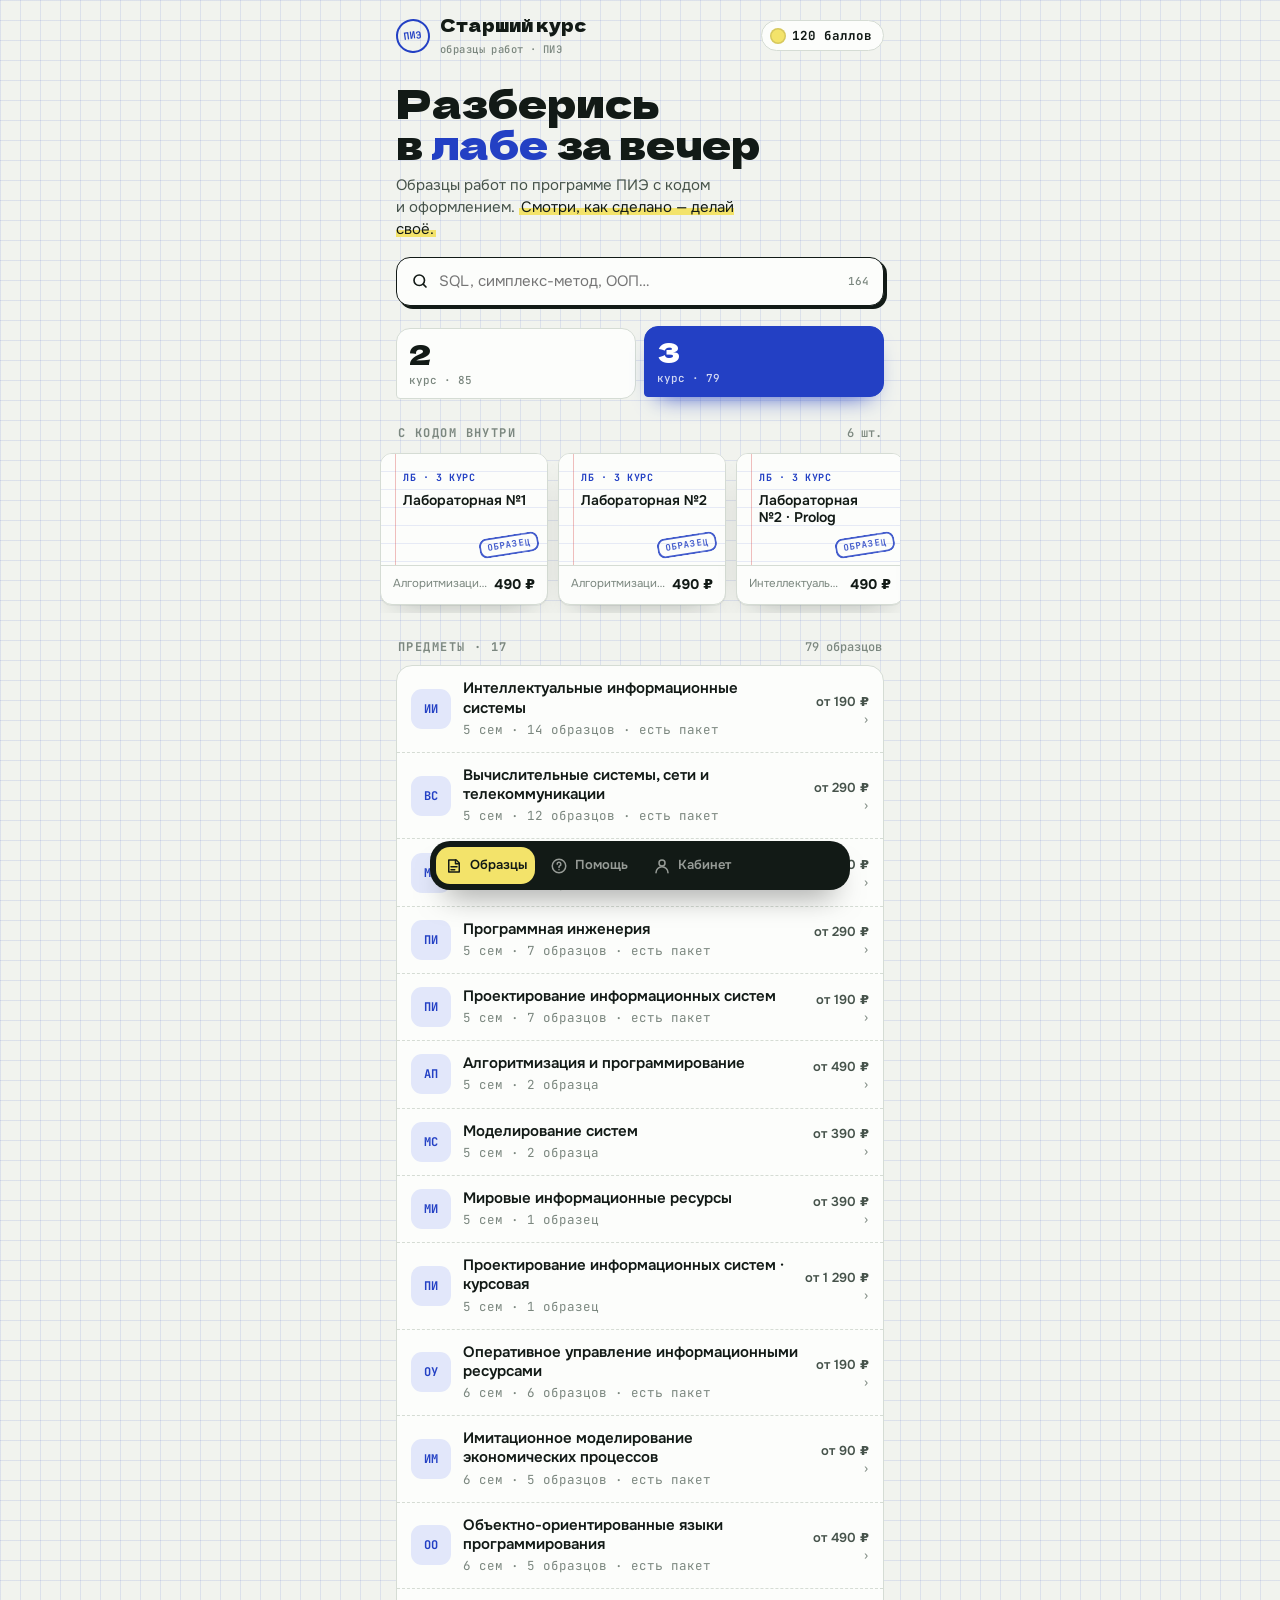
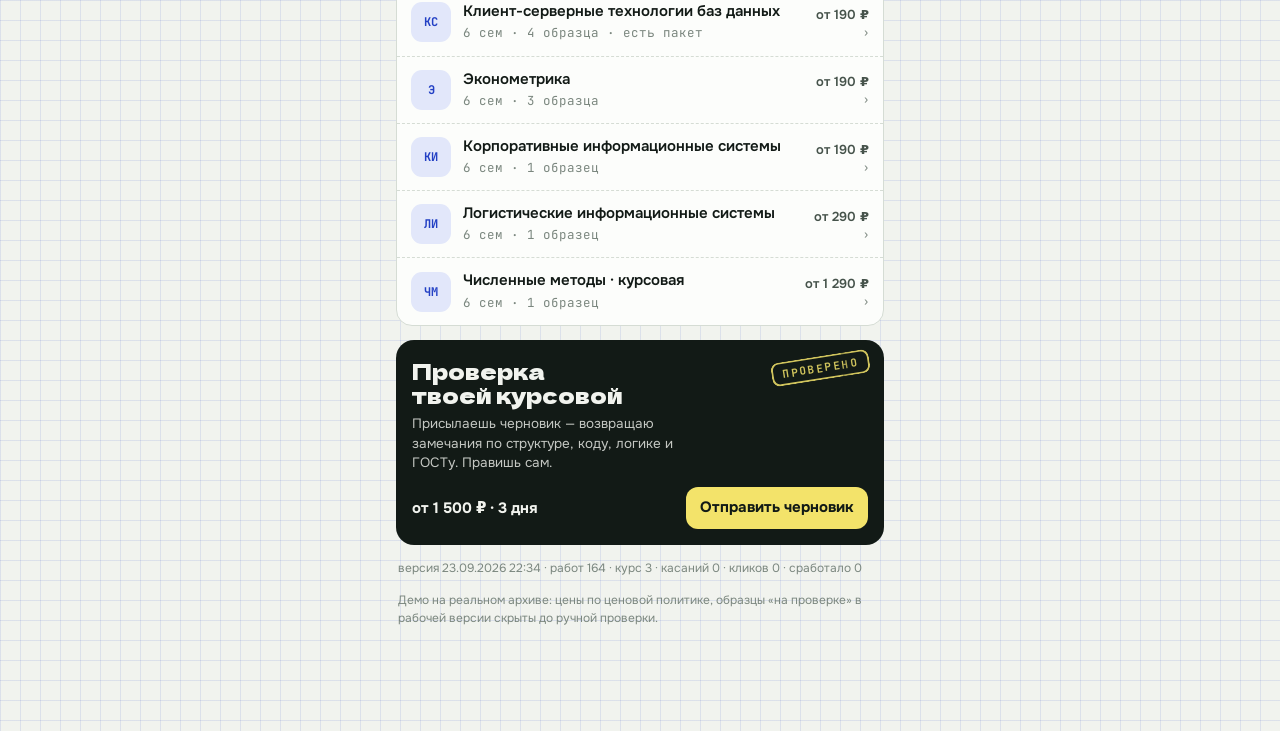
==== commit 76a3e6b1: "Add files via upload" ====
--- a/index.html
+++ b/index.html
@@ -1,679 +1,684 @@
-<!doctype html>
-<html lang="ru">
-<head>
-<meta charset="utf-8">
-<meta name="viewport" content="width=device-width,initial-scale=1,viewport-fit=cover">
-<script src="https://telegram.org/js/telegram-web-app.js"></script>
-<title>Старший курс</title>
-<meta name="robots" content="noindex,nofollow">
-<meta http-equiv="Cache-Control" content="no-store, max-age=0">
-<link rel="stylesheet" href="fonts/fonts.css">
-<style>
-:root{
-  --paper:#F1F3EE; --paper-2:#E6EAE3; --sheet:#FCFDFB; --line:#D5DCD4; --rule:rgba(35,64,196,.10); --margin:rgba(214,70,70,.35);
-  --ink:#121A16; --ink-2:#46534B; --ink-3:#7B877F;
-  --pen:#2340C4; --pen-2:#3F5BE0; --pen-soft:#E2E7FA; --on-pen:#FFFFFF;
-  --hl:#F3E36A; --hl-ink:#121A16;
-  --ok:#1C7A4A; --ok-soft:#DCF0E3; --warn:#94650A; --warn-soft:#F5EACB;
-  --lift:0 1px 0 rgba(18,26,22,.05),0 14px 30px -18px rgba(18,26,22,.35);
-  --display:"Dela Gothic One","Arial Black",Impact,system-ui,sans-serif;
-  --sans:"Onest",system-ui,-apple-system,"Segoe UI",Roboto,sans-serif;
-  --mono:"JetBrains Mono",ui-monospace,"SF Mono",Menlo,Consolas,monospace;
-}
-@media (prefers-color-scheme:dark){:root:not([data-theme="light"]){
-  --paper:#0D1210; --paper-2:#141B18; --sheet:#171F1B; --line:#25302A; --rule:rgba(130,155,255,.07); --margin:rgba(230,100,100,.25);
-  --ink:#E7ECE8; --ink-2:#A8B5AD; --ink-3:#74827A;
-  --pen:#8CA3FF; --pen-2:#A9BAFF; --pen-soft:#1B2547; --on-pen:#0B1230;
-  --hl:#6B5F12; --hl-ink:#FFF6B8;
-  --ok:#70D39E; --ok-soft:#14331F; --warn:#E6BF62; --warn-soft:#33290D;
-  --lift:0 1px 0 rgba(0,0,0,.4),0 16px 34px -18px rgba(0,0,0,.8);
-}}
-:root[data-theme="dark"]{
-  --paper:#0D1210; --paper-2:#141B18; --sheet:#171F1B; --line:#25302A; --rule:rgba(130,155,255,.07); --margin:rgba(230,100,100,.25);
-  --ink:#E7ECE8; --ink-2:#A8B5AD; --ink-3:#74827A;
-  --pen:#8CA3FF; --pen-2:#A9BAFF; --pen-soft:#1B2547; --on-pen:#0B1230;
-  --hl:#6B5F12; --hl-ink:#FFF6B8;
-  --ok:#70D39E; --ok-soft:#14331F; --warn:#E6BF62; --warn-soft:#33290D;
-  --lift:0 1px 0 rgba(0,0,0,.4),0 16px 34px -18px rgba(0,0,0,.8);
-}
-*{box-sizing:border-box}
-button,a{cursor:pointer;touch-action:manipulation;-webkit-tap-highlight-color:rgba(0,0,0,.06)}
-html,body{height:100%}
-body{margin:0;background:var(--paper);color:var(--ink);font:15px/1.45 var(--sans);-webkit-font-smoothing:antialiased;
-  background-image:linear-gradient(var(--rule) 1px,transparent 1px),linear-gradient(90deg,var(--rule) 1px,transparent 1px);background-size:20px 20px}
-button,input,textarea,select{font:inherit;color:inherit}
-button{cursor:pointer;-webkit-tap-highlight-color:transparent}
-:focus-visible{outline:2px solid var(--pen);outline-offset:2px;border-radius:8px}
-.app{max-width:520px;margin:0 auto;min-height:100%;padding-inline:16px;padding-block:0 104px}
-.mk{background:linear-gradient(transparent 55%,var(--hl) 55%,var(--hl) 92%,transparent 92%);color:var(--hl-ink);padding:0 2px;border-radius:2px}
-.mono{font-family:var(--mono)}
-
-/* ---------- шапка ---------- */
-.top{padding:16px 0 4px}
-.brand{display:flex;align-items:center;justify-content:space-between;gap:12px}
-.logo{display:flex;align-items:center;gap:10px}
-.seal{width:34px;height:34px;border-radius:50%;border:2px solid var(--pen);color:var(--pen);display:grid;place-items:center;font:700 10px/1 var(--mono);letter-spacing:.02em;transform:rotate(-8deg)}
-.logo b{font:400 17px/1 var(--display);letter-spacing:.01em}
-.logo small{display:block;font:500 10.5px var(--mono);color:var(--ink-3);margin-top:3px;letter-spacing:.04em}
-.bal{display:flex;align-items:center;gap:6px;font:600 12.5px var(--mono);background:var(--sheet);border:1px solid var(--line);border-radius:999px;padding:6px 11px 6px 8px}
-.bal i{width:16px;height:16px;border-radius:50%;background:var(--hl);display:inline-block;box-shadow:inset 0 0 0 1.5px rgba(0,0,0,.12)}
-
-.hero{margin:22px 0 16px;position:relative}
-.hero h1{margin:0;font:400 clamp(30px,9vw,40px)/1.02 var(--display);letter-spacing:-.005em;text-wrap:balance}
-.hero h1 .pen{color:var(--pen)}
-.hero p{margin:12px 0 0;color:var(--ink-2);max-width:34ch}
-.hero .stamp{position:absolute;right:-2px;top:-6px}
-
-.stamp{display:inline-grid;place-items:center;border:2.5px solid var(--pen);color:var(--pen);border-radius:8px;padding:5px 9px 4px;font:700 11px/1 var(--mono);letter-spacing:.14em;text-transform:uppercase;transform:rotate(-9deg);opacity:.85;
-  mask-image:radial-gradient(circle at 30% 40%,#000 60%,rgba(0,0,0,.72) 61%,#000 74%);-webkit-mask-image:radial-gradient(circle at 30% 40%,#000 60%,rgba(0,0,0,.72) 61%,#000 74%)}
-.stamp.big{font-size:15px;padding:8px 12px 7px;border-width:3px}
-.stamp.ok{border-color:var(--ok);color:var(--ok)}
-
-.search{display:flex;align-items:center;gap:10px;background:var(--sheet);border:1.5px solid var(--ink);border-radius:14px;padding:0 14px;box-shadow:3px 3px 0 var(--ink)}
-.search input{flex:1;min-width:0;border:0;background:transparent;padding:13px 0;outline:none}
-.search svg{flex:none}
-.search kbd{font:500 11px var(--mono);color:var(--ink-3)}
-
-/* ---------- разделители-закладки курсов ---------- */
-.tabs-course{display:grid;grid-template-columns:repeat(2,1fr);gap:8px;margin:22px 0 4px}
-.tc{position:relative;text-align:left;border:1.5px solid var(--line);background:var(--sheet);border-radius:14px 14px 14px 4px;padding:12px 12px 11px;transition:transform .15s,border-color .15s,box-shadow .15s}
-.tc b{display:block;font:400 26px/1 var(--display)}
-.tc span{display:block;font:500 11px var(--mono);color:var(--ink-3);margin-top:6px}
-.tc[aria-pressed="true"]{border-color:var(--pen);background:var(--pen);color:var(--on-pen);box-shadow:0 12px 24px -14px var(--pen);transform:translateY(-2px)}
-.tc[aria-pressed="true"] span{color:inherit;opacity:.8}
-
-.sec{display:flex;align-items:baseline;justify-content:space-between;gap:10px;margin:26px 2px 10px}
-.sec h2{margin:0;font:600 12px var(--mono);letter-spacing:.12em;text-transform:uppercase;color:var(--ink-3)}
-.sec .aside{font:500 12px var(--mono);color:var(--ink-3)}
-
-/* подборка — лента обложек */
-.rail{display:flex;gap:10px;overflow-x:auto;margin-inline:-16px;padding:2px 16px 8px;scroll-snap-type:x mandatory;scrollbar-width:none}
-.rail::-webkit-scrollbar{display:none}
-.cover{flex:none;width:168px;scroll-snap-align:start;text-align:left;border:1px solid var(--line);border-radius:12px;background:var(--sheet);padding:0;overflow:hidden;box-shadow:var(--lift)}
-.cover .pg{height:112px;position:relative;padding:12px 12px 0 22px;background:
-  linear-gradient(90deg,transparent 14px,var(--margin) 14px,var(--margin) 15px,transparent 15px),
-  repeating-linear-gradient(var(--sheet) 0 17px,var(--rule) 17px 18px);border-bottom:1px solid var(--line)}
-.cover .pg em{font:700 10px var(--mono);color:var(--pen);font-style:normal;letter-spacing:.06em}
-.cover .pg strong{display:block;font:600 14px/1.2 var(--sans);margin-top:4px;text-wrap:balance}
-.cover .pg .stamp{position:absolute;right:8px;bottom:10px;font-size:9px;padding:4px 6px 3px}
-.cover .cf{padding:9px 12px 11px;display:flex;justify-content:space-between;align-items:center;gap:6px}
-.cover .cf small{font-size:11.5px;color:var(--ink-3);overflow:hidden;text-overflow:ellipsis;white-space:nowrap}
-.cover .cf b{font:700 14px var(--sans);font-variant-numeric:tabular-nums;white-space:nowrap}
-
-/* список предметов — ведомость */
-.ledger{background:var(--sheet);border:1px solid var(--line);border-radius:16px;overflow:hidden}
-.lr{display:grid;grid-template-columns:40px 1fr auto;align-items:center;gap:12px;width:100%;text-align:left;border:0;background:transparent;padding:13px 14px;border-top:1px dashed var(--line)}
-.lr:first-child{border-top:0}
-.lr:active{background:var(--paper-2)}
-.lr .code{width:40px;height:40px;border-radius:11px;display:grid;place-items:center;font:700 12px var(--mono);background:var(--pen-soft);color:var(--pen)}
-.lr .t{font-weight:600;line-height:1.28}
-.lr .s{font-size:12.5px;color:var(--ink-3);margin-top:3px;font-family:var(--mono)}
-.lr .p{font:600 13px var(--sans);color:var(--ink-2);white-space:nowrap;text-align:right}
-.lr .p small{display:block;font:500 10.5px var(--mono);color:var(--ink-3);margin-top:2px}
-
-.consult{display:grid;grid-template-columns:1fr auto;gap:12px;align-items:center;width:100%;text-align:left;margin-top:12px;border:0;border-radius:16px;padding:16px;background:var(--ink);color:var(--paper);position:relative;overflow:hidden}
-.consult b{font:400 18px/1.15 var(--display);display:block}
-.consult span{display:block;font-size:13px;opacity:.75;margin-top:6px}
-.consult .go{width:44px;height:44px;border-radius:50%;background:var(--hl);color:#121A16;display:grid;place-items:center}
-
-/* ---------- предмет ---------- */
-.back{display:inline-flex;align-items:center;gap:4px;border:0;background:none;color:var(--pen);padding:16px 0 6px;font-weight:600}
-.subj-h{margin:6px 0 4px;font:400 28px/1.05 var(--display);text-wrap:balance}
-.subj-s{font:500 12.5px var(--mono);color:var(--ink-3)}
-.bundle{margin:16px 0 4px;border:1.5px dashed var(--pen);border-radius:16px;padding:14px;background:var(--pen-soft);display:grid;grid-template-columns:1fr auto;gap:10px;align-items:center}
-.bundle b{display:block;font-weight:700}
-.bundle span{font-size:13px;color:var(--ink-2)}
-.bundle .pr{text-align:right;white-space:nowrap}
-.bundle .pr s{display:block;font-size:12px;color:var(--ink-3)}
-.bundle .pr strong{font:700 18px var(--sans);font-variant-numeric:tabular-nums}
-.chips{display:flex;gap:6px;overflow-x:auto;margin:14px -16px 4px;padding:2px 16px 4px;scrollbar-width:none}
-.chips::-webkit-scrollbar{display:none}
-.chip{flex:none;border:1.5px solid var(--line);background:var(--sheet);border-radius:999px;padding:7px 13px;font-size:13px;font-weight:500;color:var(--ink-2)}
-.chip[aria-pressed="true"]{background:var(--ink);color:var(--paper);border-color:var(--ink)}
-
-/* карточка-лист */
-.sheetcard{position:relative;display:block;width:100%;text-align:left;border:1px solid var(--line);border-radius:14px;background:var(--sheet);margin-top:10px;padding:14px 14px 13px 26px;overflow:hidden;
-  background-image:linear-gradient(90deg,transparent 15px,var(--margin) 15px,var(--margin) 16px,transparent 16px);transition:transform .12s}
-.sheetcard:active{transform:scale(.992)}
-.sheetcard .hd{display:flex;gap:8px;align-items:center;font:500 11px var(--mono);color:var(--ink-3);letter-spacing:.02em}
-.sheetcard .hd b{color:var(--pen);font-weight:700}
-.sheetcard h3{margin:6px 0 10px;font-size:17.5px;line-height:1.22;letter-spacing:-.01em;padding-right:70px}
-.sheetcard .stamp{position:absolute;right:12px;top:14px;font-size:9.5px;padding:4px 6px 3px}
-.row2{display:flex;align-items:center;justify-content:space-between;gap:10px}
-.exts{display:flex;gap:4px;flex-wrap:wrap}
-.ext{font:500 11px var(--mono);padding:3px 6px;border-radius:6px;background:var(--paper-2);color:var(--ink-2)}
-.price{font:700 17px var(--sans);font-variant-numeric:tabular-nums;white-space:nowrap}
-.pill{font:600 11px var(--sans);padding:3px 8px;border-radius:999px;background:var(--warn-soft);color:var(--warn)}
-.pill.ok{background:var(--ok-soft);color:var(--ok)}
-
-/* ---------- нижний лист ---------- */
-.scrim{position:fixed;inset:0;background:rgba(8,12,10,.5);z-index:20;animation:fade .2s}
-@keyframes fade{from{opacity:0}}
-.sheet{position:fixed;left:0;right:0;bottom:0;z-index:21;max-width:520px;margin:0 auto;background:var(--paper);border-radius:22px 22px 0 0;
-  padding:10px 16px calc(18px + env(safe-area-inset-bottom,0px));max-height:90%;overflow:auto;animation:up .26s cubic-bezier(.2,.8,.2,1)}
-@keyframes up{from{transform:translateY(40px);opacity:.4}}
-.grab{width:42px;height:4px;border-radius:4px;background:var(--line);margin:0 auto 14px}
-.preview{position:relative;border:1px solid var(--line);border-radius:14px;background:var(--sheet);padding:16px 16px 14px 30px;overflow:hidden;box-shadow:var(--lift);
-  background-image:linear-gradient(90deg,transparent 18px,var(--margin) 18px,var(--margin) 19px,transparent 19px),repeating-linear-gradient(var(--sheet) 0 23px,var(--rule) 23px 24px)}
-.preview .hd{font:500 11px var(--mono);color:var(--ink-3)}
-.preview .hd b{color:var(--pen)}
-.preview h3{margin:8px 0 2px;font:400 22px/1.1 var(--display);text-wrap:balance}
-.preview .sj{color:var(--ink-2);font-size:13.5px}
-.preview .toc{margin:14px 0 0;padding:0;list-style:none;font:500 12.5px/24px var(--mono);color:var(--ink-2)}
-.preview .toc li{display:flex;justify-content:space-between;gap:8px}
-.preview .toc li span:last-child{color:var(--ink-3)}
-.preview > .stamp{position:absolute;right:16px;bottom:18px}
-.facts{display:grid;grid-template-columns:repeat(3,1fr);gap:8px;margin:12px 0}
-.facts div{border:1px solid var(--line);background:var(--sheet);border-radius:12px;padding:10px}
-.facts b{display:block;font:400 22px/1 var(--display)}
-.facts span{font-size:11.5px;color:var(--ink-3)}
-.why{display:flex;gap:10px;align-items:flex-start;font-size:14px;color:var(--ink-2);margin:12px 2px}
-.why svg{flex:none;color:var(--pen);margin-top:2px}
-.fine{font-size:12px;color:var(--ink-3);line-height:1.45}
-.total{display:flex;justify-content:space-between;align-items:flex-end;margin:16px 2px 12px}
-.total span{font-size:13px;color:var(--ink-3)}
-.total strong{font:400 30px/1 var(--display);font-variant-numeric:tabular-nums}
-.btn{position:relative;display:flex;align-items:center;justify-content:center;gap:10px;width:100%;border:0;border-radius:14px;padding:15px;font-weight:700;font-size:16px;background:var(--pen);color:var(--on-pen);box-shadow:0 14px 26px -14px var(--pen);transition:transform .1s}
-.btn:active{transform:translateY(1px)}
-.btn:disabled{opacity:.4;box-shadow:none;cursor:not-allowed}
-.btn.ink{background:var(--ink);color:var(--paper);box-shadow:none}
-.lines{border:1px solid var(--line);background:var(--sheet);border-radius:14px;padding:4px 14px}
-.lines div{display:flex;justify-content:space-between;padding:10px 0;border-top:1px dashed var(--line);font-size:14px}
-.lines div:first-child{border-top:0}
-.lines div span:last-child{font-variant-numeric:tabular-nums;font-weight:600}
-.sbp{display:flex;align-items:center;gap:12px;border:1.5px solid var(--ink);border-radius:14px;padding:12px;margin:12px 0;background:var(--sheet)}
-.sbp .lg{width:40px;height:40px;border-radius:10px;display:grid;grid-template-columns:1fr 1fr;gap:3px;padding:7px;background:var(--ink)}
-.sbp .lg i{border-radius:3px}
-.sbp .t{font-weight:700}
-.sbp .s{font-size:12.5px;color:var(--ink-3)}
-.check{display:flex;gap:10px;align-items:flex-start;font-size:13.5px;color:var(--ink-2);margin:10px 2px}
-.check input{width:20px;height:20px;margin:0;flex:none;accent-color:var(--pen)}
-.check a{color:var(--pen)}
-.done{text-align:center;padding:10px 0 6px}
-.done .stamp{animation:slam .45s cubic-bezier(.3,1.6,.5,1) both}
-@keyframes slam{0%{transform:rotate(-9deg) scale(2.4);opacity:0}60%{opacity:1}100%{transform:rotate(-9deg) scale(1)}}
-.done h3{margin:18px 0 4px;font:400 24px var(--display)}
-@media (prefers-reduced-motion:reduce){.sheet,.scrim,.done .stamp{animation:none}.tc,.btn,.sheetcard{transition:none}}
-
-/* ---------- консультация / кабинет ---------- */
-.card{background:var(--sheet);border:1px solid var(--line);border-radius:16px;padding:16px}
-.field{display:flex;flex-direction:column;gap:6px;margin-bottom:14px}
-.field label{font:600 11.5px var(--mono);letter-spacing:.08em;text-transform:uppercase;color:var(--ink-3)}
-.field select,.field textarea{background:var(--paper);border:1.5px solid var(--line);border-radius:12px;padding:12px;width:100%}
-.field textarea{min-height:88px;resize:vertical}
-.dur{display:grid;grid-template-columns:repeat(3,1fr);gap:6px}
-.opt{border:1.5px solid var(--line);background:var(--paper);border-radius:12px;padding:10px 6px;text-align:center}
-.opt b{display:block;font:700 14px var(--sans)}
-.opt small{display:block;font:500 11px var(--mono);color:var(--ink-3);margin-top:2px}
-.opt[aria-pressed="true"]{border-color:var(--pen);background:var(--pen-soft);color:var(--pen)}
-.slots{display:grid;grid-template-columns:repeat(3,1fr);gap:6px}
-.slot{border:1.5px solid var(--line);background:var(--paper);border-radius:12px;padding:9px 4px;text-align:center;font:600 14px var(--mono)}
-.slot small{display:block;font:500 11px var(--sans);color:var(--ink-3)}
-.slot[aria-pressed="true"]{border-color:var(--pen);background:var(--pen-soft);color:var(--pen)}
-.stat{display:grid;grid-template-columns:1fr 1fr;gap:8px}
-.stat div{background:var(--sheet);border:1px solid var(--line);border-radius:16px;padding:14px}
-.stat b{display:block;font:400 30px/1 var(--display)}
-.stat span{display:block;font-size:12.5px;color:var(--ink-3);margin-top:6px}
-.ref{margin-top:12px;display:flex;gap:8px}
-.ref code{flex:1;min-width:0;overflow:hidden;text-overflow:ellipsis;white-space:nowrap;font:500 12.5px var(--mono);background:var(--paper);border:1.5px dashed var(--line);border-radius:12px;padding:11px}
-.ref button{flex:none;border:0;background:var(--ink);color:var(--paper);border-radius:12px;padding:0 14px;font-weight:600;font-size:13px}
-.ticket{display:grid;grid-template-columns:auto 1fr auto;gap:10px;align-items:center;padding:12px 0;border-top:1px dashed var(--line)}
-.ticket:first-child{border-top:0}
-.ticket .t{font-weight:600;line-height:1.25}
-.ticket .s{font:500 11.5px var(--mono);color:var(--ink-3);margin-top:3px}
-.ticket .b{border:1.5px solid var(--line);background:var(--paper);border-radius:10px;padding:7px 11px;font-weight:600;font-size:13px}
-.empty{text-align:center;color:var(--ink-3);padding:22px 8px;font-size:14px}
-.docs a{display:flex;justify-content:space-between;padding:13px 0;border-top:1px dashed var(--line);color:var(--ink);text-decoration:none;font-weight:500}
-.docs a:first-child{border-top:0}
-.note{font-size:12px;color:var(--ink-3);margin:14px 2px 0;line-height:1.5}
-
-/* ---------- поддержка ---------- */
-.topics{display:grid;grid-template-columns:1fr 1fr;gap:8px}
-.topic{text-align:left;border:1.5px solid var(--line);background:var(--sheet);border-radius:14px;padding:12px;display:flex;flex-direction:column;gap:6px;min-height:84px}
-.topic svg{color:var(--pen)}
-.topic b{font-size:14px;line-height:1.25}
-.topic[aria-pressed="true"]{border-color:var(--pen);background:var(--pen-soft)}
-.faq details{border-top:1px dashed var(--line);padding:12px 0}
-.faq details:first-child{border-top:0}
-.faq summary{cursor:pointer;font-weight:600;list-style:none;display:flex;justify-content:space-between;gap:10px}
-.faq summary::-webkit-details-marker{display:none}
-.faq summary::after{content:"+";font:500 18px/1 var(--mono);color:var(--pen)}
-.faq details[open] summary::after{content:"–"}
-.faq p{margin:8px 0 0;color:var(--ink-2);font-size:14px}
-.sla{display:flex;align-items:center;gap:8px;font:500 12px var(--mono);color:var(--ink-3);margin:10px 2px 0}
-.sla i{width:8px;height:8px;border-radius:50%;background:var(--ok);box-shadow:0 0 0 3px var(--ok-soft)}
-.tgbtn{display:flex;align-items:center;gap:12px;width:100%;text-align:left;border:1.5px solid var(--ink);background:var(--sheet);border-radius:14px;padding:12px 14px;box-shadow:3px 3px 0 var(--ink);margin-top:12px}
-.tgbtn .ic{width:38px;height:38px;border-radius:50%;background:#2AABEE;color:#fff;display:grid;place-items:center;flex:none}
-.tgbtn b{display:block}
-.tgbtn small{display:block;font-size:12.5px;color:var(--ink-3)}
-.ticket-ok{border:1.5px dashed var(--ok);background:var(--ok-soft);border-radius:14px;padding:12px 14px;margin-top:12px;font-size:14px}
-.ticket-ok b{font-family:var(--mono)}
-.help-link{border:0;background:none;color:var(--pen);font-weight:600;padding:0;font-size:13px}
-
-/* ---------- проверка курсовой ---------- */
-.rv-hero{position:relative;border-radius:18px;background:var(--ink);color:var(--paper);padding:18px 16px 16px;overflow:hidden;margin-top:14px}
-.rv-hero h2{margin:0;font:400 22px/1.1 var(--display);text-wrap:balance;max-width:14ch}
-.rv-hero p{margin:8px 0 0;font-size:13.5px;opacity:.8;max-width:30ch}
-.rv-hero .stamp{position:absolute;right:14px;top:16px;border-color:var(--hl);color:var(--hl)}
-.rv-hero .row{display:flex;justify-content:space-between;align-items:center;margin-top:14px;gap:10px}
-.rv-hero .row b{font:700 15px var(--sans);white-space:nowrap}
-.rv-hero .go{border:0;background:var(--hl);color:#121A16;border-radius:12px;padding:10px 14px;font-weight:700}
-.marks{margin:14px 0 0;padding:0;list-style:none;display:grid;gap:10px}
-.marks li{display:grid;grid-template-columns:28px 1fr;gap:10px;align-items:start;font-size:14px;color:var(--ink-2)}
-.marks li b{color:var(--ink);display:block}
-.marks .n{width:28px;height:28px;border-radius:8px;display:grid;place-items:center;background:var(--pen-soft);color:var(--pen);font:700 12px var(--mono)}
-.redline{margin-top:12px;border:1px solid var(--line);border-radius:12px;background:var(--sheet);padding:12px 12px 12px 28px;position:relative;font-size:13.5px;
-  background-image:linear-gradient(90deg,transparent 16px,var(--margin) 16px,var(--margin) 17px,transparent 17px)}
-.redline s{color:var(--ink-3)}
-.redline .cm{display:block;margin-top:6px;font:500 12px/1.4 var(--mono);color:var(--pen)}
-.vol{display:grid;gap:6px}
-.vol .opt{display:grid;grid-template-columns:1fr auto;text-align:left;padding:12px}
-.vol .opt b{font-size:14px}
-.vol .opt small{text-align:left}
-.vol .opt strong{grid-row:span 2;align-self:center;font:700 15px var(--sans);font-variant-numeric:tabular-nums}
-.focus{display:grid;grid-template-columns:1fr 1fr;gap:6px}
-.focus label{display:flex;gap:8px;align-items:center;border:1.5px solid var(--line);background:var(--paper);border-radius:12px;padding:10px;font-size:13.5px;font-weight:500}
-.focus input{accent-color:var(--pen);width:18px;height:18px;margin:0}
-.drop{display:flex;align-items:center;gap:12px;border:1.5px dashed var(--pen);background:var(--pen-soft);border-radius:14px;padding:14px;cursor:pointer}
-.drop b{display:block;color:var(--pen)}
-.drop span{font-size:12.5px;color:var(--ink-3)}
-.drop input{position:absolute;width:1px;height:1px;opacity:0}
-.field .focus label,.field label.drop{font:500 13.5px var(--sans);letter-spacing:0;text-transform:none;color:var(--ink)}
-.switch{display:flex;justify-content:space-between;align-items:center;gap:12px;font-size:14px}
-.switch input{width:20px;height:20px;accent-color:var(--pen)}
-
-/* ---------- таббар ---------- */
-.tabbar{position:fixed;left:0;right:0;bottom:0;z-index:10;padding:0 12px calc(10px + env(safe-area-inset-bottom,0px))}
-.tabbar nav{max-width:420px;margin:0 auto;display:grid;grid-template-columns:repeat(3,1fr);gap:4px;background:var(--ink);border-radius:20px;padding:6px;box-shadow:0 18px 30px -16px rgba(0,0,0,.55)}
-.tabbar button{border:0;background:none;border-radius:14px;padding:9px 4px;display:flex;align-items:center;justify-content:center;gap:7px;font-size:13px;font-weight:600;color:var(--paper);opacity:.6;transition:background .15s,opacity .15s}
-.tabbar button[aria-current="page"]{background:var(--hl);color:#121A16;opacity:1}
-.toast{position:fixed;left:50%;bottom:96px;transform:translateX(-50%);z-index:30;background:var(--ink);color:var(--paper);padding:11px 15px;border-radius:12px;font-size:13.5px;max-width:calc(100% - 32px);box-shadow:var(--lift)}
-</style>
-</head>
-<body>
-
-
-<div class="app" id="app"></div>
-<div class="tabbar"><nav>
-  <button data-tab="catalog" aria-current="page"><svg width="18" height="18" viewBox="0 0 24 24" fill="none" stroke="currentColor" stroke-width="2" stroke-linecap="round" stroke-linejoin="round"><path d="M5 4h10l4 4v12H5z"/><path d="M14 4v5h5M8 13h8M8 17h5"/></svg>Образцы</button>
-  <button data-tab="support"><svg width="18" height="18" viewBox="0 0 24 24" fill="none" stroke="currentColor" stroke-width="2" stroke-linecap="round" stroke-linejoin="round"><circle cx="12" cy="12" r="9"/><path d="M9.5 9.5a2.5 2.5 0 1 1 3.5 2.3c-.6.3-1 .8-1 1.5v.7M12 17h.01"/></svg>Помощь</button>
-  <button data-tab="cabinet"><svg width="18" height="18" viewBox="0 0 24 24" fill="none" stroke="currentColor" stroke-width="2" stroke-linecap="round" stroke-linejoin="round"><circle cx="12" cy="8" r="4"/><path d="M4 21a8 8 0 0 1 16 0"/></svg>Кабинет</button>
-</nav></div>
-<div id="layer"></div>
-
-<script>
-const RAW = [{"id":1,"c":2,"s":"4","subj":"Алгоритмизация и программирование","t":"Лабораторная №1","type":"Лабораторная","files":3,"docs":2,"code":1,"img":0,"ext":["docx","pst"],"st":"Готово","p":490},{"id":2,"c":2,"s":"4","subj":"Алгоритмизация и программирование","t":"Лабораторная №2","type":"Лабораторная","files":4,"docs":2,"code":2,"img":0,"ext":["py","docx","xlsx"],"st":"Готово","p":490},{"id":3,"c":2,"s":"4","subj":"Алгоритмизация и программирование","t":"Лабораторная №3","type":"Лабораторная","files":5,"docs":1,"code":3,"img":0,"ext":["py","txt","docx"],"st":"Готово","p":490},{"id":4,"c":2,"s":"4","subj":"Алгоритмизация и программирование","t":"Лабораторная №4","type":"Лабораторная","files":6,"docs":2,"code":4,"img":0,"ext":["py","docx"],"st":"Готово","p":490},{"id":5,"c":2,"s":"4","subj":"Алгоритмизация и программирование","t":"Лабораторная №5","type":"Лабораторная","files":6,"docs":2,"code":3,"img":0,"ext":["py","docx","txt"],"st":"Готово","p":490},{"id":6,"c":2,"s":"4","subj":"Алгоритмизация и программирование","t":"Лабораторная №6","type":"Лабораторная","files":4,"docs":2,"code":2,"img":0,"ext":["docx","py"],"st":"Готово","p":490},{"id":7,"c":2,"s":"4","subj":"Алгоритмизация и программирование","t":"Лабораторная №7","type":"Лабораторная","files":9,"docs":6,"code":3,"img":0,"ext":["docx","py"],"st":"Готово","p":490},{"id":8,"c":2,"s":"4","subj":"Алгоритмизация и программирование","t":"Лабораторная №8","type":"Лабораторная","files":6,"docs":2,"code":0,"img":0,"ext":["png","docx"],"st":"Готово","p":390},{"id":9,"c":2,"s":"3","subj":"Базы данных","t":"БД «Туризм» в Access · готово для лаб №1–5","type":"Материалы","files":7,"docs":4,"code":2,"img":0,"ext":["xlsx","docx","accdb","txt"],"st":"Готово","p":990},{"id":10,"c":2,"s":"4","subj":"Базы данных · курсовая","t":"Курсовая работа","type":"Курсовая","files":2,"docs":2,"code":0,"img":0,"ext":["docx"],"st":"Готово","p":1290},{"id":11,"c":2,"s":"4","subj":"Информационная безопасность","t":"Лабораторная №1","type":"Лабораторная","files":1,"docs":1,"code":0,"img":0,"ext":["docx"],"st":"Готово","p":390},{"id":12,"c":2,"s":"4","subj":"Информационная безопасность","t":"Лабораторная №2","type":"Лабораторная","files":6,"docs":6,"code":0,"img":0,"ext":["docx","xlsx"],"st":"Готово","p":390},{"id":13,"c":2,"s":"4","subj":"Информационная безопасность","t":"Практическая №1","type":"Практическая","files":1,"docs":1,"code":0,"img":0,"ext":["docx"],"st":"Готово","p":290},{"id":14,"c":2,"s":"4","subj":"Информационная безопасность","t":"Практическая №2","type":"Практическая","files":2,"docs":2,"code":0,"img":0,"ext":["docx"],"st":"Готово","p":290},{"id":15,"c":2,"s":"3","subj":"Информационные системы и технологии","t":"Лабораторная №1","type":"Лабораторная","files":10,"docs":10,"code":0,"img":0,"ext":["docx"],"st":"Готово","p":390},{"id":16,"c":2,"s":"3","subj":"Информационные системы и технологии","t":"Лабораторная №2 (2 варианта)","type":"Лабораторная","files":2,"docs":2,"code":0,"img":0,"ext":["docx"],"st":"Готово","p":490},{"id":17,"c":2,"s":"3","subj":"Информационные системы и технологии","t":"Лабораторная №3","type":"Лабораторная","files":1,"docs":1,"code":0,"img":0,"ext":["xlsx"],"st":"Готово","p":390},{"id":18,"c":2,"s":"3","subj":"Информационные системы и технологии","t":"Лабораторная №4","type":"Лабораторная","files":7,"docs":0,"code":5,"img":0,"ext":["html","txt","jpg"],"st":"Готово","p":490},{"id":19,"c":2,"s":"3","subj":"Информационные системы и технологии","t":"Лабораторная №5","type":"Лабораторная","files":2,"docs":2,"code":0,"img":0,"ext":["xlsx"],"st":"Готово","p":390},{"id":20,"c":2,"s":"3","subj":"Информационные системы и технологии","t":"Конспекты и материалы","type":"Материалы","files":6,"docs":6,"code":0,"img":0,"ext":["docx","pptx"],"st":"Готово","p":190},{"id":21,"c":2,"s":"4","subj":"Исследование операций и методы оптимизации","t":"Лабораторная №1","type":"Лабораторная","files":2,"docs":2,"code":0,"img":0,"ext":["xlsx","docx"],"st":"Готово","p":390},{"id":22,"c":2,"s":"4","subj":"Исследование операций и методы оптимизации","t":"Конспекты и материалы","type":"Материалы","files":4,"docs":4,"code":0,"img":0,"ext":["xlsx"],"st":"Готово","p":190},{"id":23,"c":2,"s":"4","subj":"Менеджмент","t":"Все работы за семестр","type":"Материалы","files":9,"docs":8,"code":0,"img":0,"ext":["docx","txt"],"st":"Готово","p":690},{"id":24,"c":2,"s":"3","subj":"Модели данных","t":"Конспекты и материалы","type":"Материалы","files":1,"docs":1,"code":0,"img":0,"ext":["pptx"],"st":"Готово","p":190},{"id":25,"c":2,"s":"3","subj":"Модели данных · курсовая","t":"Курсовая работа","type":"Курсовая","files":10,"docs":5,"code":3,"img":0,"ext":["docx","erwin","gif","bp1"],"st":"Готово","p":1290},{"id":26,"c":2,"s":"3","subj":"Операционные системы","t":"Лабораторная №4","type":"Лабораторная","files":1,"docs":1,"code":0,"img":0,"ext":["docx"],"st":"Готово","p":390},{"id":27,"c":2,"s":"3","subj":"Операционные системы","t":"Лабораторная №5","type":"Лабораторная","files":1,"docs":1,"code":0,"img":0,"ext":["docx"],"st":"Готово","p":390},{"id":28,"c":2,"s":"3","subj":"Операционные системы","t":"Лабораторная №6","type":"Лабораторная","files":1,"docs":1,"code":0,"img":0,"ext":["docx"],"st":"Готово","p":390},{"id":29,"c":2,"s":"3","subj":"Операционные системы","t":"Лабораторная №7","type":"Лабораторная","files":1,"docs":1,"code":0,"img":0,"ext":["docx"],"st":"Готово","p":390},{"id":30,"c":2,"s":"4","subj":"Проектирование информационных систем","t":"Лабораторная №1","type":"Лабораторная","files":3,"docs":2,"code":0,"img":0,"ext":["docx","txt"],"st":"Готово","p":390},{"id":31,"c":2,"s":"4","subj":"Проектирование информационных систем","t":"Практическая №1","type":"Практическая","files":3,"docs":3,"code":0,"img":0,"ext":["pptx"],"st":"Готово","p":290},{"id":32,"c":2,"s":"4","subj":"Проектирование информационных систем","t":"Бизнес-процессы и нотации IDEF · презентация","type":"Материалы","files":2,"docs":1,"code":0,"img":0,"ext":["pptx"],"st":"Готово","p":390},{"id":33,"c":2,"s":"3","subj":"Реинжиниринг бизнес-процессов","t":"Лабораторная №1 (2 варианта)","type":"Лабораторная","files":3,"docs":1,"code":2,"img":0,"ext":["bp1","docx"],"st":"Готово","p":590},{"id":34,"c":2,"s":"3","subj":"Реинжиниринг бизнес-процессов","t":"Лабораторная №2","type":"Лабораторная","files":2,"docs":1,"code":1,"img":0,"ext":["bp1","docx"],"st":"Готово","p":490},{"id":35,"c":2,"s":"3","subj":"Реинжиниринг бизнес-процессов","t":"Лабораторная №3","type":"Лабораторная","files":2,"docs":1,"code":1,"img":0,"ext":["bp1","docx"],"st":"Готово","p":490},{"id":36,"c":2,"s":"3","subj":"Реинжиниринг бизнес-процессов","t":"Лабораторная №4","type":"Лабораторная","files":1,"docs":1,"code":0,"img":0,"ext":["docx"],"st":"Готово","p":390},{"id":37,"c":2,"s":"3","subj":"Реинжиниринг бизнес-процессов","t":"Лабораторная №5","type":"Лабораторная","files":3,"docs":1,"code":1,"img":0,"ext":["bp1","png","docx"],"st":"Готово","p":490},{"id":38,"c":2,"s":"3","subj":"Реинжиниринг бизнес-процессов","t":"Лабораторная №6","type":"Лабораторная","files":2,"docs":1,"code":1,"img":0,"ext":["bp1","docx"],"st":"Готово","p":490},{"id":39,"c":2,"s":"3","subj":"Реинжиниринг бизнес-процессов","t":"Лабораторная №7","type":"Лабораторная","files":2,"docs":1,"code":1,"img":0,"ext":["bp1","docx"],"st":"Готово","p":490},{"id":40,"c":2,"s":"3","subj":"Реинжиниринг бизнес-процессов","t":"Лабораторная №8","type":"Лабораторная","files":2,"docs":1,"code":1,"img":0,"ext":["bp1","docx"],"st":"Готово","p":490},{"id":41,"c":2,"s":"3","subj":"Реинжиниринг бизнес-процессов","t":"Лабораторная №9","type":"Лабораторная","files":2,"docs":1,"code":1,"img":0,"ext":["bp1","docx"],"st":"Готово","p":490},{"id":42,"c":2,"s":"3","subj":"Реинжиниринг бизнес-процессов","t":"Лабораторная №10 (2 варианта)","type":"Лабораторная","files":4,"docs":2,"code":2,"img":0,"ext":["bp1","docx"],"st":"Готово","p":590},{"id":43,"c":2,"s":"3","subj":"Реинжиниринг бизнес-процессов","t":"Лабораторная №11 (2 варианта)","type":"Лабораторная","files":5,"docs":2,"code":3,"img":0,"ext":["bp1","docx"],"st":"Готово","p":590},{"id":44,"c":2,"s":"3","subj":"Реинжиниринг бизнес-процессов","t":"Лабораторная №12 (2 варианта)","type":"Лабораторная","files":4,"docs":2,"code":2,"img":0,"ext":["bp1","docx"],"st":"Готово","p":590},{"id":45,"c":2,"s":"3","subj":"Реинжиниринг бизнес-процессов","t":"Лабораторная №13 (2 варианта)","type":"Лабораторная","files":4,"docs":2,"code":2,"img":0,"ext":["bp1","docx"],"st":"Готово","p":590},{"id":46,"c":2,"s":"3","subj":"Реинжиниринг бизнес-процессов","t":"Лабораторная №14 (2 варианта)","type":"Лабораторная","files":4,"docs":2,"code":2,"img":0,"ext":["bp1","docx"],"st":"Готово","p":590},{"id":47,"c":2,"s":"3","subj":"Реинжиниринг бизнес-процессов","t":"Лабораторная №15 (2 варианта)","type":"Лабораторная","files":3,"docs":2,"code":1,"img":0,"ext":["bp1","docx"],"st":"Готово","p":590},{"id":48,"c":2,"s":"3","subj":"Реинжиниринг бизнес-процессов","t":"Лабораторная №16 (2 варианта)","type":"Лабораторная","files":3,"docs":2,"code":1,"img":0,"ext":["bp1","docx"],"st":"Готово","p":590},{"id":49,"c":2,"s":"3","subj":"Реинжиниринг бизнес-процессов","t":"Материалы курса: модели BPwin (IBO Credit Corporation и др.)","type":"Материалы","files":11,"docs":1,"code":5,"img":0,"ext":["bp1","txt","lwd","docx"],"st":"Готово","p":390},{"id":50,"c":2,"s":"3","subj":"Структуры данных","t":"Лабораторная №1 (2 варианта)","type":"Лабораторная","files":7,"docs":3,"code":4,"img":0,"ext":["docx","pptx"],"st":"Готово","p":590},{"id":51,"c":2,"s":"3","subj":"Структуры данных","t":"Лабораторная №2 (2 варианта)","type":"Лабораторная","files":5,"docs":3,"code":2,"img":0,"ext":["docx","pptx","pas"],"st":"Готово","p":590},{"id":52,"c":2,"s":"3","subj":"Структуры данных","t":"Лабораторная №3 (2 варианта)","type":"Лабораторная","files":5,"docs":4,"code":1,"img":0,"ext":["docx","pas","pptx"],"st":"Готово","p":590},{"id":53,"c":2,"s":"3","subj":"Структуры данных","t":"Лабораторная №4 (2 варианта)","type":"Лабораторная","files":4,"docs":3,"code":1,"img":0,"ext":["docx","pas","pptx"],"st":"Готово","p":590},{"id":54,"c":2,"s":"3","subj":"Структуры данных","t":"Лабораторная №5","type":"Лабораторная","files":1,"docs":1,"code":0,"img":0,"ext":["docx"],"st":"Готово","p":390},{"id":55,"c":2,"s":"3","subj":"Структуры данных","t":"Лабораторная №6 (2 варианта)","type":"Лабораторная","files":5,"docs":4,"code":1,"img":0,"ext":["pptx","docx","pas"],"st":"Готово","p":590},{"id":56,"c":2,"s":"3","subj":"Структуры данных","t":"Лабораторная №8","type":"Лабораторная","files":3,"docs":2,"code":1,"img":0,"ext":["docx","pas","pptx"],"st":"Готово","p":490},{"id":57,"c":2,"s":"3","subj":"Структуры данных","t":"Лабораторная №9","type":"Лабораторная","files":3,"docs":2,"code":1,"img":0,"ext":["docx","pas","pptx"],"st":"Готово","p":490},{"id":58,"c":2,"s":"3","subj":"Структуры данных","t":"Практическая №2","type":"Практическая","files":7,"docs":7,"code":0,"img":0,"ext":["docx"],"st":"Готово","p":290},{"id":59,"c":2,"s":"3","subj":"Структуры данных","t":"Практическая №4","type":"Практическая","files":2,"docs":2,"code":0,"img":0,"ext":["docx"],"st":"Готово","p":290},{"id":60,"c":2,"s":"3","subj":"Структуры данных","t":"Практическая №5","type":"Практическая","files":5,"docs":1,"code":4,"img":0,"ext":["pas","docx"],"st":"Готово","p":290},{"id":61,"c":2,"s":"3","subj":"Структуры данных","t":"Конспекты и материалы","type":"Материалы","files":1,"docs":1,"code":0,"img":0,"ext":["docx"],"st":"Готово","p":190},{"id":62,"c":2,"s":"3","subj":"Теория вероятностей и математическая статистика","t":"Лабораторная №4","type":"Лабораторная","files":4,"docs":4,"code":0,"img":0,"ext":["xlsx","docx"],"st":"Готово","p":390},{"id":63,"c":2,"s":"3","subj":"Теория вероятностей и математическая статистика","t":"Лабораторная №5","type":"Лабораторная","files":3,"docs":3,"code":0,"img":0,"ext":["xlsx"],"st":"Готово","p":390},{"id":64,"c":2,"s":"3","subj":"Теория вероятностей и математическая статистика","t":"Лабораторная №6","type":"Лабораторная","files":1,"docs":1,"code":0,"img":0,"ext":["xlsx"],"st":"Готово","p":390},{"id":65,"c":2,"s":"3","subj":"Теория вероятностей и математическая статистика","t":"Лабораторная №7","type":"Лабораторная","files":1,"docs":1,"code":0,"img":0,"ext":["xlsx"],"st":"Готово","p":390},{"id":66,"c":2,"s":"3","subj":"Теория вероятностей и математическая статистика","t":"Статистический анализ «Мужчины и женщины» (Excel)","type":"Материалы","files":1,"docs":1,"code":0,"img":0,"ext":["xlsx"],"st":"Готово","p":490},{"id":67,"c":2,"s":"3","subj":"Теория систем и системный анализ","t":"Лабораторная №1","type":"Лабораторная","files":1,"docs":1,"code":0,"img":0,"ext":["xlsx"],"st":"Готово","p":390},{"id":68,"c":2,"s":"3","subj":"Теория систем и системный анализ","t":"Лабораторная №5","type":"Лабораторная","files":3,"docs":2,"code":1,"img":0,"ext":["xlsx","bp1"],"st":"Готово","p":490},{"id":69,"c":2,"s":"3","subj":"Теория систем и системный анализ","t":"Лабораторная №8","type":"Лабораторная","files":1,"docs":1,"code":0,"img":0,"ext":["xlsx"],"st":"Готово","p":390},{"id":70,"c":2,"s":"3","subj":"Теория систем и системный анализ","t":"Практическая №1 · Чёрный ящик","type":"Практическая","files":1,"docs":1,"code":0,"img":0,"ext":["docx"],"st":"Готово","p":290},{"id":71,"c":2,"s":"3","subj":"Теория систем и системный анализ","t":"Практическая №2","type":"Практическая","files":1,"docs":1,"code":0,"img":0,"ext":["docx"],"st":"Готово","p":290},{"id":72,"c":2,"s":"3","subj":"Теория систем и системный анализ","t":"Практическая №2 · Древо целей","type":"Практическая","files":1,"docs":1,"code":0,"img":0,"ext":["docx"],"st":"Готово","p":290},{"id":73,"c":2,"s":"3","subj":"Теория систем и системный анализ","t":"Практическая №4","type":"Практическая","files":1,"docs":1,"code":0,"img":0,"ext":["docx"],"st":"Готово","p":290},{"id":74,"c":2,"s":"3","subj":"Теория систем и системный анализ","t":"Практическая №4 · Учёт ювелирных изделий","type":"Практическая","files":1,"docs":0,"code":1,"img":0,"ext":["bp1"],"st":"Готово","p":290},{"id":75,"c":2,"s":"3","subj":"Теория систем и системный анализ","t":"Практическая №5 · МОБ-17","type":"Практическая","files":1,"docs":1,"code":0,"img":0,"ext":["xlsx"],"st":"Готово","p":290},{"id":76,"c":2,"s":"3","subj":"Теория систем и системный анализ","t":"Практическая №6 · Дисперсионный анализ","type":"Практическая","files":1,"docs":1,"code":0,"img":0,"ext":["xlsx"],"st":"Готово","p":290},{"id":77,"c":2,"s":"3","subj":"Теория систем и системный анализ","t":"Практическая №7","type":"Практическая","files":1,"docs":1,"code":0,"img":0,"ext":["xlsx"],"st":"Готово","p":290},{"id":78,"c":2,"s":"3","subj":"Теория систем и системный анализ","t":"Практическая №8 · Поиск решений","type":"Практическая","files":2,"docs":2,"code":0,"img":0,"ext":["xlsx"],"st":"Готово","p":290},{"id":79,"c":2,"s":"3","subj":"Теория систем и системный анализ","t":"Практическая №9 · Транспортная задача —","type":"Практическая","files":3,"docs":3,"code":0,"img":0,"ext":["xlsx"],"st":"Готово","p":290},{"id":80,"c":2,"s":"3","subj":"Теория систем и системный анализ","t":"Практическая №10","type":"Практическая","files":2,"docs":2,"code":0,"img":0,"ext":["xlsx"],"st":"Готово","p":290},{"id":81,"c":2,"s":"3","subj":"Теория систем и системный анализ","t":"Практическая №11","type":"Практическая","files":1,"docs":1,"code":0,"img":0,"ext":["xlsx"],"st":"Готово","p":290},{"id":82,"c":2,"s":"3","subj":"Теория систем и системный анализ","t":"Практическая №12 · Метод иерархий","type":"Практическая","files":3,"docs":3,"code":0,"img":0,"ext":["xlsx"],"st":"Готово","p":290},{"id":83,"c":2,"s":"3","subj":"Теория систем и системный анализ","t":"Конспекты и материалы","type":"Материалы","files":1,"docs":1,"code":0,"img":0,"ext":["docx"],"st":"Готово","p":190},{"id":84,"c":2,"s":"4","subj":"Экономика фирмы (предприятия)","t":"Конспекты и материалы","type":"Материалы","files":4,"docs":3,"code":0,"img":0,"ext":["docx","txt","xlsx"],"st":"Готово","p":190},{"id":85,"c":2,"s":"4","subj":"Экономика фирмы (предприятия)","t":"Пакет документов предприятия: устав, карточка, договоры, табели (2 варианта)","type":"Материалы","files":30,"docs":26,"code":0,"img":0,"ext":["docx","xlsx","png","txt"],"st":"Готово","p":590},{"id":86,"c":3,"s":"5","subj":"Алгоритмизация и программирование","t":"Лабораторная №1","type":"Лабораторная","files":12,"docs":1,"code":1,"img":0,"ext":["txt","jpg","py","docx"],"st":"Готово","p":490},{"id":87,"c":3,"s":"5","subj":"Алгоритмизация и программирование","t":"Лабораторная №2","type":"Лабораторная","files":2,"docs":1,"code":1,"img":0,"ext":["py","docx"],"st":"Готово","p":490},{"id":88,"c":3,"s":"5","subj":"Вычислительные системы, сети и телекоммуникации","t":"Лабораторная №1","type":"Лабораторная","files":1,"docs":1,"code":0,"img":0,"ext":["docx"],"st":"Готово","p":390},{"id":89,"c":3,"s":"5","subj":"Вычислительные системы, сети и телекоммуникации","t":"Лабораторная №4","type":"Лабораторная","files":1,"docs":1,"code":0,"img":0,"ext":["docx"],"st":"Готово","p":390},{"id":90,"c":3,"s":"5","subj":"Вычислительные системы, сети и телекоммуникации","t":"Лабораторная №8","type":"Лабораторная","files":1,"docs":1,"code":0,"img":0,"ext":["docx"],"st":"Готово","p":390},{"id":91,"c":3,"s":"5","subj":"Вычислительные системы, сети и телекоммуникации","t":"Лабораторная №9","type":"Лабораторная","files":1,"docs":1,"code":0,"img":0,"ext":["docx"],"st":"Готово","p":390},{"id":92,"c":3,"s":"5","subj":"Вычислительные системы, сети и телекоммуникации","t":"Практическая №1","type":"Практическая","files":1,"docs":1,"code":0,"img":0,"ext":["docx"],"st":"Готово","p":290},{"id":93,"c":3,"s":"5","subj":"Вычислительные системы, сети и телекоммуникации","t":"Практическая №2","type":"Практическая","files":1,"docs":1,"code":0,"img":0,"ext":["docx"],"st":"Готово","p":290},{"id":94,"c":3,"s":"5","subj":"Вычислительные системы, сети и телекоммуникации","t":"Практическая №3","type":"Практическая","files":1,"docs":1,"code":0,"img":0,"ext":["docx"],"st":"Готово","p":290},{"id":95,"c":3,"s":"5","subj":"Вычислительные системы, сети и телекоммуникации","t":"Практическая №4","type":"Практическая","files":1,"docs":1,"code":0,"img":0,"ext":["docx"],"st":"Готово","p":290},{"id":96,"c":3,"s":"5","subj":"Вычислительные системы, сети и телекоммуникации","t":"Практическая №5","type":"Практическая","files":1,"docs":1,"code":0,"img":0,"ext":["docx"],"st":"Готово","p":290},{"id":97,"c":3,"s":"5","subj":"Вычислительные системы, сети и телекоммуникации","t":"Практическая №6","type":"Практическая","files":1,"docs":1,"code":0,"img":0,"ext":["docx"],"st":"Готово","p":290},{"id":98,"c":3,"s":"5","subj":"Вычислительные системы, сети и телекоммуникации","t":"Практическая №7","type":"Практическая","files":1,"docs":1,"code":0,"img":0,"ext":["docx"],"st":"Готово","p":290},{"id":99,"c":3,"s":"5","subj":"Вычислительные системы, сети и телекоммуникации","t":"Практическая №9","type":"Практическая","files":1,"docs":1,"code":0,"img":0,"ext":["docx"],"st":"Готово","p":290},{"id":100,"c":3,"s":"6","subj":"Имитационное моделирование экономических процессов","t":"Практическая №2","type":"Практическая","files":2,"docs":1,"code":1,"img":0,"ext":["py","docx"],"st":"Готово","p":290},{"id":101,"c":3,"s":"6","subj":"Имитационное моделирование экономических процессов","t":"Практическая №3 · Марковские процессы","type":"Практическая","files":48,"docs":1,"code":2,"img":0,"ext":["png","py","md","docx"],"st":"Готово","p":390},{"id":102,"c":3,"s":"6","subj":"Имитационное моделирование экономических процессов","t":"Практическая №4","type":"Практическая","files":2,"docs":1,"code":1,"img":0,"ext":["py","docx"],"st":"Готово","p":290},{"id":103,"c":3,"s":"6","subj":"Имитационное моделирование экономических процессов","t":"Практическая №5","type":"Практическая","files":2,"docs":1,"code":1,"img":0,"ext":["docx","py"],"st":"Готово","p":290},{"id":104,"c":3,"s":"6","subj":"Имитационное моделирование экономических процессов","t":"Вопросы по первой теме","type":"Материалы","files":2,"docs":1,"code":0,"img":0,"ext":["txt","docx"],"st":"Готово","p":90},{"id":105,"c":3,"s":"5","subj":"Интеллектуальные информационные системы","t":"Лабораторная №1","type":"Лабораторная","files":2,"docs":1,"code":0,"img":0,"ext":["txt","docx"],"st":"Готово","p":390},{"id":106,"c":3,"s":"5","subj":"Интеллектуальные информационные системы","t":"Лабораторная №2","type":"Лабораторная","files":3,"docs":2,"code":0,"img":0,"ext":["docx","txt"],"st":"Готово","p":390},{"id":107,"c":3,"s":"5","subj":"Интеллектуальные информационные системы","t":"Лабораторная №2 · Prolog","type":"Лабораторная","files":1,"docs":0,"code":1,"img":0,"ext":["pl"],"st":"Готово","p":490},{"id":108,"c":3,"s":"5","subj":"Интеллектуальные информационные системы","t":"Лабораторная №3","type":"Лабораторная","files":2,"docs":1,"code":0,"img":0,"ext":["docx","txt"],"st":"Готово","p":390},{"id":109,"c":3,"s":"5","subj":"Интеллектуальные информационные системы","t":"Лабораторная №3 · Prolog","type":"Лабораторная","files":1,"docs":0,"code":1,"img":0,"ext":["pl"],"st":"Готово","p":490},{"id":110,"c":3,"s":"5","subj":"Интеллектуальные информационные системы","t":"Лабораторная №4 · Prolog","type":"Лабораторная","files":1,"docs":0,"code":1,"img":0,"ext":["pl"],"st":"Готово","p":490},{"id":111,"c":3,"s":"5","subj":"Интеллектуальные информационные системы","t":"Лабораторная №5 · Prolog","type":"Лабораторная","files":5,"docs":0,"code":4,"img":0,"ext":["pl","txt"],"st":"Готово","p":490},{"id":112,"c":3,"s":"5","subj":"Интеллектуальные информационные системы","t":"Лабораторная №22","type":"Лабораторная","files":1,"docs":1,"code":0,"img":0,"ext":["docx"],"st":"Готово","p":390},{"id":113,"c":3,"s":"5","subj":"Интеллектуальные информационные системы","t":"Практическая №2","type":"Практическая","files":1,"docs":1,"code":0,"img":0,"ext":["docx"],"st":"Готово","p":290},{"id":114,"c":3,"s":"5","subj":"Интеллектуальные информационные системы","t":"Практическая №3","type":"Практическая","files":1,"docs":1,"code":0,"img":0,"ext":["docx"],"st":"Готово","p":290},{"id":115,"c":3,"s":"5","subj":"Интеллектуальные информационные системы","t":"Практическая №4","type":"Практическая","files":1,"docs":1,"code":0,"img":0,"ext":["docx"],"st":"Готово","p":290},{"id":116,"c":3,"s":"5","subj":"Интеллектуальные информационные системы","t":"Практическая №5","type":"Практическая","files":1,"docs":1,"code":0,"img":0,"ext":["docx"],"st":"Готово","p":290},{"id":117,"c":3,"s":"5","subj":"Интеллектуальные информационные системы","t":"Конспекты и материалы","type":"Материалы","files":4,"docs":0,"code":2,"img":0,"ext":["pl","svg"],"st":"Готово","p":190},{"id":118,"c":3,"s":"5","subj":"Интеллектуальные информационные системы","t":"Практики","type":"Материалы","files":1,"docs":1,"code":0,"img":0,"ext":["docx"],"st":"Готово","p":190},{"id":119,"c":3,"s":"6","subj":"Клиент-серверные технологии баз данных","t":"Лабораторная №1","type":"Лабораторная","files":11,"docs":1,"code":6,"img":0,"ext":["cs","png","aspx","docx"],"st":"Готово","p":490},{"id":120,"c":3,"s":"6","subj":"Клиент-серверные технологии баз данных","t":"Лабораторная №2","type":"Лабораторная","files":22,"docs":1,"code":7,"img":0,"ext":["png","cs","config","csproj"],"st":"Готово","p":490},{"id":121,"c":3,"s":"6","subj":"Клиент-серверные технологии баз данных","t":"Лабораторная №3","type":"Лабораторная","files":7,"docs":0,"code":1,"img":0,"ext":["png","cs"],"st":"Готово","p":490},{"id":122,"c":3,"s":"6","subj":"Клиент-серверные технологии баз данных","t":"Клиент","type":"Материалы","files":9,"docs":0,"code":6,"img":0,"ext":["aspx","cs","md","sql"],"st":"Готово","p":190},{"id":123,"c":3,"s":"6","subj":"Корпоративные информационные системы","t":"Конспекты и материалы","type":"Материалы","files":2,"docs":2,"code":0,"img":0,"ext":["docx"],"st":"Готово","p":190},{"id":124,"c":3,"s":"6","subj":"Логистические информационные системы","t":"Практическая №1","type":"Практическая","files":2,"docs":2,"code":0,"img":0,"ext":["docx"],"st":"Готово","p":290},{"id":125,"c":3,"s":"5","subj":"Математическое моделирование","t":"Лабораторная №1","type":"Лабораторная","files":8,"docs":2,"code":6,"img":0,"ext":["py","docx"],"st":"Готово","p":490},{"id":126,"c":3,"s":"5","subj":"Математическое моделирование","t":"Лабораторная №3","type":"Лабораторная","files":5,"docs":4,"code":0,"img":0,"ext":["xlsx","txt"],"st":"Готово","p":390},{"id":127,"c":3,"s":"5","subj":"Математическое моделирование","t":"Практика на парах","type":"Практическая","files":1,"docs":1,"code":0,"img":0,"ext":["xlsx"],"st":"Готово","p":290},{"id":128,"c":3,"s":"5","subj":"Математическое моделирование","t":"Практическая №2","type":"Практическая","files":1,"docs":0,"code":1,"img":0,"ext":["py"],"st":"Готово","p":290},{"id":129,"c":3,"s":"5","subj":"Математическое моделирование","t":"Конспекты и материалы","type":"Материалы","files":6,"docs":5,"code":1,"img":0,"ext":["xlsx","pptx","html"],"st":"Готово","p":190},{"id":130,"c":3,"s":"5","subj":"Математическое моделирование","t":"Производственные функции","type":"Материалы","files":4,"docs":3,"code":0,"img":0,"ext":["xlsx","txt"],"st":"Готово","p":190},{"id":131,"c":3,"s":"5","subj":"Математическое моделирование","t":"Спрос и предложение","type":"Материалы","files":1,"docs":1,"code":0,"img":0,"ext":["xlsx"],"st":"Готово","p":190},{"id":132,"c":3,"s":"5","subj":"Мировые информационные ресурсы","t":"Сайт «Блокчейн» (HTML, CSS)","type":"Материалы","files":9,"docs":0,"code":5,"img":0,"ext":["html","png","css","jpg"],"st":"Готово","p":390},{"id":133,"c":3,"s":"5","subj":"Моделирование систем","t":"Лабораторная №1","type":"Лабораторная","files":1,"docs":1,"code":0,"img":0,"ext":["docx"],"st":"Готово","p":390},{"id":134,"c":3,"s":"5","subj":"Моделирование систем","t":"Лабораторная №2","type":"Лабораторная","files":1,"docs":1,"code":0,"img":0,"ext":["docx"],"st":"Готово","p":390},{"id":135,"c":3,"s":"6","subj":"Объектно-ориентированные языки программирования","t":"Лабораторная №1","type":"Лабораторная","files":2,"docs":1,"code":1,"img":0,"ext":["py","docx"],"st":"Готово","p":490},{"id":136,"c":3,"s":"6","subj":"Объектно-ориентированные языки программирования","t":"Лабораторная №2","type":"Лабораторная","files":6,"docs":4,"code":1,"img":0,"ext":["docx","txt","py"],"st":"Готово","p":490},{"id":137,"c":3,"s":"6","subj":"Объектно-ориентированные языки программирования","t":"Лабораторная №3","type":"Лабораторная","files":11,"docs":2,"code":1,"img":0,"ext":["txt","docx","py"],"st":"Готово","p":490},{"id":138,"c":3,"s":"6","subj":"Объектно-ориентированные языки программирования","t":"Лабораторная №4","type":"Лабораторная","files":8,"docs":6,"code":1,"img":0,"ext":["docx","txt","py"],"st":"Готово","p":490},{"id":139,"c":3,"s":"6","subj":"Объектно-ориентированные языки программирования","t":"Лабораторная №5","type":"Лабораторная","files":16,"docs":6,"code":7,"img":0,"ext":["docx","html","py","json"],"st":"Готово","p":490},{"id":140,"c":3,"s":"6","subj":"Оперативное управление информационными ресурсами","t":"Практическая №1 · Классификация информационных ресурсов","type":"Практическая","files":3,"docs":3,"code":0,"img":0,"ext":["xlsx","docx","pptx"],"st":"Готово","p":290},{"id":141,"c":3,"s":"6","subj":"Оперативное управление информационными ресурсами","t":"Практическая №2 · SWOT-анализ","type":"Практическая","files":3,"docs":3,"code":0,"img":0,"ext":["docx","xlsx"],"st":"Готово","p":290},{"id":142,"c":3,"s":"6","subj":"Оперативное управление информационными ресурсами","t":"Практическая №2.1 · Вывод товара на маркетплейс","type":"Практическая","files":11,"docs":7,"code":1,"img":0,"ext":["docx","png","xlsx","html"],"st":"Готово","p":290},{"id":143,"c":3,"s":"6","subj":"Оперативное управление информационными ресурсами","t":"Практическая №3 · ABC/XYZ-анализ в SQL","type":"Практическая","files":9,"docs":4,"code":2,"img":0,"ext":["xlsx","docx","csv","sql"],"st":"Готово","p":290},{"id":144,"c":3,"s":"6","subj":"Оперативное управление информационными ресурсами","t":"Практическая №3.3 · Дашборд в Yandex DataLens","type":"Практическая","files":19,"docs":2,"code":3,"img":0,"ext":["png","sql","docx"],"st":"Готово","p":290},{"id":145,"c":3,"s":"6","subj":"Оперативное управление информационными ресурсами","t":"Конспекты и материалы","type":"Материалы","files":12,"docs":5,"code":3,"img":0,"ext":["png","docx","py","pptx"],"st":"Готово","p":190},{"id":146,"c":3,"s":"5","subj":"Программная инженерия","t":"Лабораторная №1","type":"Лабораторная","files":2,"docs":2,"code":0,"img":0,"ext":["docx"],"st":"Готово","p":390},{"id":147,"c":3,"s":"5","subj":"Программная инженерия","t":"Лабораторная №2","type":"Лабораторная","files":1,"docs":1,"code":0,"img":0,"ext":["docx"],"st":"Готово","p":390},{"id":148,"c":3,"s":"5","subj":"Программная инженерия","t":"Лабораторная №3","type":"Лабораторная","files":1,"docs":1,"code":0,"img":0,"ext":["docx"],"st":"Готово","p":390},{"id":149,"c":3,"s":"5","subj":"Программная инженерия","t":"Практическая №1","type":"Практическая","files":1,"docs":1,"code":0,"img":0,"ext":["docx"],"st":"Готово","p":290},{"id":150,"c":3,"s":"5","subj":"Программная инженерия","t":"Практическая №2","type":"Практическая","files":1,"docs":1,"code":0,"img":0,"ext":["docx"],"st":"Готово","p":290},{"id":151,"c":3,"s":"5","subj":"Программная инженерия","t":"Практическая №3","type":"Практическая","files":1,"docs":1,"code":0,"img":0,"ext":["docx"],"st":"Готово","p":290},{"id":152,"c":3,"s":"5","subj":"Программная инженерия","t":"Практическая №4","type":"Практическая","files":1,"docs":1,"code":0,"img":0,"ext":["docx"],"st":"Готово","p":290},{"id":153,"c":3,"s":"5","subj":"Проектирование информационных систем","t":"Лабораторная №1","type":"Лабораторная","files":1,"docs":1,"code":0,"img":0,"ext":["docx"],"st":"Готово","p":390},{"id":154,"c":3,"s":"5","subj":"Проектирование информационных систем","t":"Лабораторная №2","type":"Лабораторная","files":1,"docs":1,"code":0,"img":0,"ext":["docx"],"st":"Готово","p":390},{"id":155,"c":3,"s":"5","subj":"Проектирование информационных систем","t":"Лабораторная №3","type":"Лабораторная","files":1,"docs":1,"code":0,"img":0,"ext":["docx"],"st":"Готово","p":390},{"id":156,"c":3,"s":"5","subj":"Проектирование информационных систем","t":"Лабораторная №4","type":"Лабораторная","files":1,"docs":1,"code":0,"img":0,"ext":["docx"],"st":"Готово","p":390},{"id":157,"c":3,"s":"5","subj":"Проектирование информационных систем","t":"Лабораторная №5","type":"Лабораторная","files":1,"docs":1,"code":0,"img":0,"ext":["docx"],"st":"Готово","p":390},{"id":158,"c":3,"s":"5","subj":"Проектирование информационных систем","t":"Практическая №1","type":"Практическая","files":1,"docs":1,"code":0,"img":0,"ext":["docx"],"st":"Готово","p":290},{"id":159,"c":3,"s":"5","subj":"Проектирование информационных систем","t":"Конспекты и материалы","type":"Материалы","files":5,"docs":5,"code":0,"img":0,"ext":["pptx","docx"],"st":"Готово","p":190},{"id":160,"c":3,"s":"5","subj":"Проектирование информационных систем · курсовая","t":"Курсовая работа","type":"Курсовая","files":7,"docs":3,"code":3,"img":0,"ext":["bp1","docx","erwin","pptx"],"st":"Готово","p":1290},{"id":161,"c":3,"s":"6","subj":"Численные методы · курсовая","t":"Курсовая работа","type":"Курсовая","files":24,"docs":5,"code":6,"img":0,"ext":["png","py","docx","txt"],"st":"Готово","p":1290},{"id":162,"c":3,"s":"6","subj":"Эконометрика","t":"Лабораторная №1","type":"Лабораторная","files":1,"docs":1,"code":0,"img":0,"ext":["xlsx"],"st":"Готово","p":390},{"id":163,"c":3,"s":"6","subj":"Эконометрика","t":"Конспекты и материалы","type":"Материалы","files":3,"docs":3,"code":0,"img":0,"ext":["xlsx"],"st":"Готово","p":190},{"id":164,"c":3,"s":"6","subj":"Эконометрика","t":"Лабы","type":"Материалы","files":1,"docs":1,"code":0,"img":0,"ext":["xlsx"],"st":"Готово","p":190}];
-const tg = window.Telegram && window.Telegram.WebApp ? window.Telegram.WebApp : null;
-if (tg) { tg.ready(); tg.expand(); }
-const tgUser = tg && tg.initDataUnsafe && tg.initDataUnsafe.user;
-const BOT = 'starshiy_kurs_bot';
-const LIVE = !!(tg && tg.initData);           // открыт внутри Telegram
-function toBot(param){ const u='https://t.me/'+BOT+'?start='+param; if (LIVE){ tg.openTelegramLink(u); setTimeout(()=>tg.close(),300); } else toast('В Telegram здесь откроется бот: '+param); }
-
-/* ---------- названия (в рабочей версии — из админки) ---------- */
-function niceTitle(t0){
-  const parts = t0.split(' · '); const suf = parts[1] ? ' · ' + parts.slice(1).join(' · ') : '';
-  return niceBase(parts[0]) + suf;
-}
-function niceBase(t){
-  let m;
-  if ((m = t.match(/^(?:лб|лр|lab_?|лаба)\s*0?(\d+)/i)) || (m = t.match(/^(\d+)\s*лаба/i))) return 'Лабораторная №' + m[1];
-  if ((m = t.match(/^практика\s*(\d+)/i))) return 'Практическая №' + m[1];
-  if ((m = t.match(/^исид\s*(\d+)/i))) return 'Работа №' + m[1];
-  if ((m = t.match(/^работа\s*(\d+)/i))) return 'Работа №' + m[1];
-  if (/^\d+$/.test(t)) return 'Работа №' + t;
-  if (/^лабы$/i.test(t)) return 'Цикл лабораторных';
-  if (/^практики$/i.test(t)) return 'Цикл практических';
-  if (/^вводн/i.test(t)) return 'Вводная лабораторная';
-  if (/^проги$/i.test(t)) return 'Программы к курсу';
-  if (/^labs_4_5/i.test(t)) return 'Лабораторные №4–5';
-  if (/^пис$/i.test(t)) return 'Материалы к практикам';
-  if (/^материалы по предмету$/i.test(t)) return 'Конспекты и материалы';
-  return t.charAt(0).toUpperCase() + t.slice(1);
-}
-/* ---------- ценовая политика ---------- */
-function priceOf(x){
-  if (x.type === 'Курсовая') return 1290;
-  if (x.type === 'Лабораторная') return x.code > 0 ? 490 : 390;
-  if (x.type === 'Практическая') return 290;
-  return 190; // конспекты и материалы
-}
-const round90 = n => Math.max(90, Math.round((n - 90) / 100) * 100 + 90);
-const HIDE = /левое|images|скрин|сделать/i;
-const COLL = new Intl.Collator('ru',{numeric:true});
-const ITEMS = RAW.map(x => ({...x, c:+x.c})).filter(x => !HIDE.test(x.t)).sort((a,b)=> a.c-b.c || COLL.compare(a.subj,b.subj) || COLL.compare(a.t,b.t)).map((x,i) => { const y = {...x, id:i+1, title:niceTitle(x.t)}; y.p = x.p || priceOf(y); if (x.id) y.id = x.id; return y; });
-const SHORT = {'Лабораторная':'ЛБ','Практическая':'ПР','Курсовая':'КР','Реферат':'РФ','Материалы':'МТ'};
-const CONSULT = [{k:30,p:450,l:'Быстрый вопрос'},{k:45,p:690,l:'Разбор темы'},{k:90,p:1190,l:'К защите'}];
-const fmt = n => n.toLocaleString('ru-RU') + ' ₽';
-const esc = s => String(s).replace(/[&<>"]/g, c => ({'&':'&amp;','<':'&lt;','>':'&gt;','"':'&quot;'}[c]));
-const plural = (n,a,b,c) => { const m=n%10, h=n%100; return (m===1&&h!==11)?a:(m>=2&&m<=4&&(h<10||h>=20))?b:c; };
-const initials = s => s.replace(/[^А-ЯЁA-Zа-яё ]/g,' ').split(' ').filter(w=>w.length>2).slice(0,2).map(w=>w[0].toUpperCase()).join('') || s.slice(0,2).toUpperCase();
-
-const BUILD = '23.09.2026 11:36';
-function showErr(msg){
-  let el = document.getElementById('errbar');
-  if (!el){ el = document.createElement('div'); el.id='errbar';
-    el.style.cssText='position:fixed;left:0;right:0;top:0;z-index:9999;background:#D64646;color:#fff;font:600 12px/1.35 monospace;padding:8px 10px;white-space:pre-wrap';
-    document.body.appendChild(el); }
-  el.textContent = 'СБОЙ: ' + msg;
-}
-window.addEventListener('error', e => showErr((e.message||'ошибка') + ' @' + (e.lineno||'?')));
-window.addEventListener('unhandledrejection', e => showErr('promise: ' + (e.reason && e.reason.message || e.reason)));
-const S = { tab:'catalog', course:3, subject:null, type:'Все', q:'', owned:new Set(), buys:[], consults:[], bonus:120, first:true, sheet:null, dur:45, slot:null, topic:null, order:'', tickets:[], rv:{vol:'m', focus:['struct','code','logic','gost'], file:'', urgent:false}, reviews:[] };
-try { const c = localStorage.getItem('sk-course'); if (c) S.course = +c; } catch(e) {}
-const app = document.getElementById('app'), layer = document.getElementById('layer');
-
-function appHead(){
-  return `<header class="top"><div class="brand">
-    <div class="logo"><div class="seal">ПИЭ</div><div><b>Старший курс</b><small>образцы работ · ПИЭ</small></div></div>
-    <div class="bal"><i></i>${S.bonus} баллов</div></div></header>`;
-}
-function bundleOf(course, subj){
-  const labs = ITEMS.filter(x => x.c===course && x.subj===subj && (x.type==='Лабораторная'||x.type==='Практическая'));
-  if (labs.length < 3) return null;
-  const full = labs.reduce((a,x)=>a+x.p,0);
-  return {n:labs.length, full, price:round90(full*0.7), items:labs};
-}
-function stampFor(x){ return S.owned.has(x.id) ? '<span class="stamp ok">куплено</span>' : '<span class="stamp">образец</span>'; }
-
-function sheetCard(x){
-  const ok = x.st === 'Готово';
-  return `<button class="sheetcard" data-item="${x.id}">${stampFor(x)}
-    <div class="hd"><b>${SHORT[x.type]}</b><span>${x.c} курс${x.s?' · '+x.s+' сем.':''}</span></div>
-    <h3>${esc(x.title)}</h3>
-    <div class="row2"><div class="exts">${x.ext.filter(Boolean).slice(0,3).map(e=>`<span class="ext">.${esc(e)}</span>`).join('')}${ok?'':'<span class="pill">на проверке</span>'}</div>
-    <div class="price">${fmt(x.p)}</div></div></button>`;
-}
-function cover(x){
-  return `<button class="cover" data-item="${x.id}"><div class="pg"><em>${SHORT[x.type]} · ${x.c} КУРС</em><strong>${esc(x.title)}</strong>${stampFor(x)}</div>
-    <div class="cf"><small>${esc(x.subj)}</small><b>${fmt(x.p)}</b></div></button>`;
-}
-
-function viewCatalog(){
-  if (S.subject) return viewSubject();
-  const q = S.q.trim().toLowerCase();
-  let out = appHead() + `<section class="hero">
-      <h1>Разберись<br>в&nbsp;<span class="pen">лабе</span> за&nbsp;вечер</h1>
-      <p>Образцы работ по&nbsp;программе ПИЭ с&nbsp;кодом и&nbsp;оформлением. <span class="mk">Смотри, как сделано — делай своё.</span></p>
-    </section>
-    <label class="search" for="q"><svg width="18" height="18" viewBox="0 0 24 24" fill="none" stroke="currentColor" stroke-width="2.2" stroke-linecap="round"><circle cx="11" cy="11" r="7"/><path d="m20 20-3.5-3.5"/></svg>
-      <input id="q" type="search" placeholder="SQL, симплекс-метод, ООП…" value="${esc(S.q)}" autocomplete="off"><kbd>${ITEMS.length}</kbd></label>`;
-  if (q){
-    const res = ITEMS.filter(x => (x.subj+' '+x.title+' '+x.type+' '+x.ext.join(' ')).toLowerCase().includes(q));
-    out += `<div class="sec"><h2>Найдено · ${res.length}</h2></div>` + (res.length ? res.map(sheetCard).join('') :
-      `<div class="card empty">Такого образца пока нет — загляните позже, каталог пополняется.</div>`);
-    return out;
-  }
-  const inCourse = ITEMS.filter(x=>x.c===S.course);
-  const picks = inCourse.filter(x=>x.type==='Лабораторная' && x.code>0).slice(0,6);
-  const subs = new Map();
-  inCourse.forEach(x => { const e = subs.get(x.subj) || {n:0,sem:x.s,min:1e9}; e.n++; e.min=Math.min(e.min,x.p); subs.set(x.subj,e); });
-  const list = [...subs.entries()].sort((a,b)=> (a[1].sem||'9').localeCompare(b[1].sem||'9') || b[1].n-a[1].n);
-  out += `<div class="tabs-course" role="group" aria-label="Курс">${[2,3].map(c=>{const n=ITEMS.filter(x=>x.c===c).length;return `<button class="tc" data-course="${c}" aria-pressed="${S.course===c}"><b>${c}</b><span>курс · ${n}</span></button>`}).join('')}</div>`;
-  if (picks.length) out += `<div class="sec"><h2>С кодом внутри</h2><span class="aside">${picks.length} шт.</span></div><div class="rail">${picks.map(cover).join('')}</div>`;
-  out += `<div class="sec"><h2>Предметы · ${list.length}</h2><span class="aside">${inCourse.length} ${plural(inCourse.length,'образец','образца','образцов')}</span></div>
-    <div class="ledger">${list.map(([s,e])=>{ const b=bundleOf(S.course,s); return `<button class="lr" data-subject="${esc(s)}"><span class="code">${esc(initials(s))}</span>
-      <span><div class="t">${esc(s)}</div><div class="s">${e.sem?e.sem+' сем · ':''}${e.n} ${plural(e.n,'образец','образца','образцов')}${b?' · есть пакет':''}</div></span>
-      <span class="p">от ${fmt(e.min)}<small>›</small></span></button>`}).join('')}</div>
-    <div class="rv-hero"><span class="stamp">проверено</span><h2>Проверка твоей курсовой</h2><p>Присылаешь черновик — возвращаю замечания по структуре, коду, логике и ГОСТу. Правишь сам.</p>
-      <div class="row"><b>от ${fmt(1500)} · 3 дня</b><button class="go" data-go="review">Отправить черновик</button></div></div>
-    <p class="note" id="diag">версия ${BUILD} · работ ${ITEMS.length} · курс ${S.course} · касаний ${TAPS.touch} · кликов ${TAPS.click} · сработало ${TAPS.act}</p>
-    <p class="note">Демо на реальном архиве: цены по ценовой политике, образцы «на проверке» в рабочей версии скрыты до ручной проверки.</p>`;
-  return out;
-}
-
-function viewSubject(){
-  const all = ITEMS.filter(x => x.c===S.course && x.subj===S.subject);
-  const types = ['Все', ...new Set(all.map(x=>x.type))];
-  const list = S.type==='Все' ? all : all.filter(x=>x.type===S.type);
-  const b = bundleOf(S.course, S.subject);
-  return `<button class="back" data-back><svg width="18" height="18" viewBox="0 0 24 24" fill="none" stroke="currentColor" stroke-width="2.2" stroke-linecap="round"><path d="m15 6-6 6 6 6"/></svg>${S.course} курс</button>
-    <h1 class="subj-h">${esc(S.subject)}</h1>
-    <div class="subj-s">${all.length} ${plural(all.length,'образец','образца','образцов')}${all[0]&&all[0].s?' · '+all[0].s+' семестр':''}</div>
-    ${b?`<div class="bundle"><div><b>Пакет: все ${b.n} ${plural(b.n,'работа','работы','работ')} предмета</b><span>−30% к цене по одной</span></div><div class="pr"><s>${fmt(b.full)}</s><strong>${fmt(b.price)}</strong></div></div>`:''}
-    ${types.length>2?`<div class="chips" role="group" aria-label="Тип">${types.map(t=>`<button class="chip" data-type="${t}" aria-pressed="${S.type===t}">${t}</button>`).join('')}</div>`:''}
-    <div>${list.map(sheetCard).join('')}</div>`;
-}
-
-function slots(){
-  const wd=['Пн','Вт','Ср','Чт','Пт','Сб','Вс'], out=[], d0=new Date();
-  for (let i=1; out.length<6; i++){ const d=new Date(d0); d.setDate(d0.getDate()+i); if (d.getDay()===0) continue;
-    out.push({k:d.toISOString().slice(0,10)+(i%2?'18':'20'), t:i%2?'18:00':'20:00', d:wd[(d.getDay()+6)%7]+', '+d.getDate()+'.'+String(d.getMonth()+1).padStart(2,'0')}); }
-  return out;
-}
-function viewConsult(){
-  const subs = [...new Set(ITEMS.map(x=>x.subj))].sort((a,b)=>a.localeCompare(b,'ru'));
-  const cur = CONSULT.find(c=>c.k===S.dur);
-  return appHead() + `<section class="hero"><h1>Один на один.<br><span class="pen">Без списывания</span></h1>
-    <p>Ты приносишь свою работу — я объясняю тему, ищу ошибки и готовлю к вопросам на защите.</p></section>
-    <div class="card">
-      <div class="field"><label for="c-subj">Предмет</label><select id="c-subj">${subs.map(s=>`<option>${esc(s)}</option>`).join('')}<option>Другой предмет</option></select></div>
-      <div class="field"><label for="c-topic">Что непонятно</label><textarea id="c-topic" placeholder="Например: не понимаю, как привести таблицы к 3НФ и где ошибка в связях"></textarea></div>
-      <div class="field"><label>Формат</label><div class="dur">${CONSULT.map(c=>`<button class="opt" data-dur="${c.k}" aria-pressed="${S.dur===c.k}"><b>${c.k} мин</b><small>${fmt(c.p)}</small></button>`).join('')}</div></div>
-      <div class="field"><label>Время · созвон в Telegram</label><div class="slots">${slots().map(s=>`<button class="slot" data-slot="${s.k}" aria-pressed="${S.slot===s.k}">${s.t}<small>${s.d}</small></button>`).join('')}</div></div>
-      <div class="total"><span>${cur.l}<br>${cur.k} минут</span><strong>${fmt(cur.p)}</strong></div>
-      <button class="btn" id="c-go" ${S.slot?'':'disabled'}>Записаться · оплатить по СБП</button>
-    </div>
-    <p class="note">Пакет из 4 консультаций по 45 минут — ${fmt(2390)} вместо ${fmt(2760)}. Работы на заказ не выполняются.</p>`;
-}
-
-const DOCS = [['offer','Публичная оферта'],['rules','Правила использования'],['privacy','Политика персональных данных'],['consent','Согласие на обработку данных']];
-const DOCS_CARD = `<div class="card docs" style="padding-block:2px">${DOCS.map(([k,l])=>`<a href="docs/${k}.html" data-doc="${k}">${l}<span>›</span></a>`).join('')}</div>`;
-function openDoc(k){ const u = new URL('docs/'+k+'.html', location.href).href; if (tg && tg.openLink) tg.openLink(u); else window.open(u, '_blank', 'noopener'); }
-function viewCabinet(){
-  if (LIVE) return appHead() + `<section class="hero" style="margin-bottom:6px"><h1>Кабинет</h1><p>Покупки, повторное скачивание, баллы и ссылка для друзей — в чате с ботом.</p></section>
-    <button class="btn" data-bot="me">Открыть кабинет в боте</button>
-    <div class="sec"><h2>Документы</h2></div>
-    ${DOCS_CARD}
-    <p class="fine" style="margin:10px 2px 0">Версия витрины: ${BUILD}</p>
-    <p class="fine" style="margin:6px 2px 0">Удалить свои данные или отозвать согласие — в боте: «Помощь» → «Удалить мои данные».</p>`;
-  const id = tgUser ? tgUser.id.toString(36) : '7f3k2q';
-  const ref = 't.me/starshiy_kurs_bot?start=ref_' + id;
-  return appHead() + `<section class="hero" style="margin-bottom:6px"><h1>Кабинет</h1></section>
-    <div class="stat"><div><b>${S.bonus}</b><span>баллов · 1 балл = 1 ₽, хоть весь заказ</span></div><div><b>${S.buys.length}</b><span>${plural(S.buys.length,'покупка','покупки','покупок')}</span></div></div>
-    <div class="sec"><h2>Мои образцы</h2></div>
-    <div class="card" style="padding-block:4px">${S.buys.length ? S.buys.map(p=>`<div class="ticket"><span class="stamp ok" style="font-size:8.5px;padding:3px 5px 2px">куплено</span><span><div class="t">${esc(p.title)}</div><div class="s">${esc(p.subj)} · ${fmt(p.paid)} · чек НПД</div></span><span style="display:flex;flex-direction:column;gap:6px;align-items:flex-end"><button class="b" data-dl="${p.id}">Скачать</button><button class="help-link" data-help="${p.id}">Проблема?</button></span></div>`).join('') : `<div class="empty">Купленные образцы появятся здесь: ссылка на 24 часа и чек самозанятого.</div>`}</div>
-    ${S.reviews.length?`<div class="sec"><h2>Проверки курсовых</h2></div><div class="card" style="padding-block:4px">${S.reviews.map(r=>`<div class="ticket"><span class="pill">в работе</span><span><div class="t">${esc(r.file)}</div><div class="s">${esc(r.vol)} · до ${esc(r.due)} · ${fmt(r.sum)}</div></span><span></span></div>`).join('')}</div>`:''}
-    ${S.consults.length?`<div class="sec"><h2>Консультации</h2></div><div class="card" style="padding-block:4px">${S.consults.map(c=>`<div class="ticket"><span class="pill ok">записан</span><span><div class="t">${esc(c.subj)}</div><div class="s">${esc(c.when)} · ${c.dur} мин</div></span><span></span></div>`).join('')}</div>`:''}
-    <div class="sec"><h2>Пригласи друга</h2></div>
-    <div class="card"><div style="font:400 18px/1.2 var(--display)">Другу −15%,<br>тебе до 30% баллами</div>
-      <p class="fine" style="margin:8px 0 0">Баллы идут с каждой покупки приглашённого, а не только с первой: 20%, с трёх друзей — 25%, с шести — 30% и подарки. Баллы не выводятся в деньги и действуют год.</p>
-      <div class="ref"><code>${ref}</code><button data-copy="${ref}">Копировать</button></div></div>
-    <div class="sec"><h2>Документы</h2></div>
-    ${DOCS_CARD}
-    <p class="fine" style="margin:10px 2px 0">Версия витрины: ${BUILD}</p>`;
-}
-
-const TOPICS = [
-  {k:'pay', l:'Проблема с оплатой', i:'<path d="M3 7h18v10H3z"/><path d="M3 11h18"/>'},
-  {k:'dl', l:'Не скачивается файл', i:'<path d="M12 4v11M7 10l5 5 5-5M5 20h14"/>'},
-  {k:'refund', l:'Не соответствует описанию', i:'<path d="M4 12a8 8 0 1 0 3-6.2"/><path d="M4 4v4h4"/>'},
-  {k:'rv', l:'Проверка курсовой', i:'<path d="M5 4h10l4 4v12H5z"/><path d="M9 14l2 2 4-4"/>'},
-  {k:'q', l:'Вопрос по образцу', i:'<path d="M5 4h10l4 4v12H5z"/><path d="M14 4v5h5"/>'},
-  {k:'data', l:'Удалить мои данные', i:'<path d="M5 7h14M10 11v6M14 11v6M6 7l1 13h10l1-13M9 7V4h6v3"/>'},
-  {k:'other', l:'Другое', i:'<circle cx="6" cy="12" r="1.3"/><circle cx="12" cy="12" r="1.3"/><circle cx="18" cy="12" r="1.3"/>'}];
-const RV_VOL = {s:{l:'До 25 страниц',d:'без программной части',p:1500}, m:{l:'25–40 страниц',d:'или с небольшим кодом',p:2200}, l:{l:'Больше 40 страниц',d:'или с программой/БД',p:3000}};
-const RV_FOCUS = {struct:'Структура',code:'Код',logic:'Логика и расчёты',gost:'Оформление ГОСТ'};
-const RV_URGENT = 700;
-function viewReview(){
-  const v = S.rv, sum = RV_VOL[v.vol].p + (v.urgent?RV_URGENT:0);
-  return appHead() + `<button class="back" data-go="catalog"><svg width="18" height="18" viewBox="0 0 24 24" fill="none" stroke="currentColor" stroke-width="2.2" stroke-linecap="round"><path d="m15 6-6 6 6 6"/></svg>Образцы</button>
-    <h1 class="subj-h">Проверка курсовой</h1>
-    <div class="subj-s">замечания к вашему черновику · 3 рабочих дня</div>
-    <ul class="marks">
-      <li><span class="n">1</span><span><b>Присылаете черновик</b>.docx и код, если есть</span></li>
-      <li><span class="n">2</span><span><b>Получаете файл с замечаниями</b>примечания на полях Word + сводка: что исправить и почему</span></li>
-      <li><span class="n">3</span><span><b>Исправляете сами</b>и можете задать уточняющие вопросы в течение 7 дней</span></li>
-    </ul>
-    <div class="redline">3.2. Таблица «Заказы» связана с «Клиентами» <s>связью многие-ко-многим</s>
-      <span class="cm">✎ Проверьте: у заказа один клиент — это связь «один-ко-многим». Поправьте ER-диаграмму на рис. 5.</span></div>
-    <div class="card" style="margin-top:14px">
-      <div class="field"><label>Объём работы</label><div class="vol" role="group">${Object.entries(RV_VOL).map(([k,o])=>`<button class="opt" data-vol="${k}" aria-pressed="${v.vol===k}"><b>${o.l}</b><strong>${fmt(o.p)}</strong><small>${o.d}</small></button>`).join('')}</div></div>
-      <div class="field"><label>На что смотреть</label><div class="focus">${Object.entries(RV_FOCUS).map(([k,l])=>`<label for="f-${k}"><input type="checkbox" id="f-${k}" data-focus="${k}" ${v.focus.includes(k)?'checked':''}>${l}</label>`).join('')}</div></div>
-      <div class="field"><label for="rv-subj">Предмет и тема</label><textarea id="rv-subj" style="min-height:64px" placeholder="Например: Базы данных — ИС учёта заказов автосервиса"></textarea></div>
-      <div class="field"><label>Черновик</label><label class="drop" for="rv-file"><svg width="26" height="26" viewBox="0 0 24 24" fill="none" stroke="var(--pen)" stroke-width="2" stroke-linecap="round" stroke-linejoin="round"><path d="M12 16V4M7 9l5-5 5 5M5 20h14"/></svg><span><b>${v.file?esc(v.file):'Прикрепить файл'}</b><span>${v.file?'нажмите, чтобы заменить':'.docx, .zip с кодом · до 20 МБ'}</span></span><input type="file" id="rv-file" accept=".doc,.docx,.zip,.rar,.pdf"></label></div>
-      <div class="switch"><span>Срочно, за 24 часа <span class="fine">+${fmt(RV_URGENT)}</span></span><input type="checkbox" id="rv-urgent" ${v.urgent?'checked':''}></div>
-      <div class="total"><span>${RV_VOL[v.vol].l}${v.urgent?'<br>срочно':''}</span><strong>${fmt(sum)}</strong></div>
-      <label class="check" for="rv-ok"><input type="checkbox" id="rv-ok"><span>Понимаю: проверка — это замечания, текст и код я исправляю сам. Работа не дописывается и не переписывается.</span></label>
-      <button class="btn" id="rv-go">Оплатить ${fmt(sum)} по СБП</button>
-    </div>
-    <p class="note">Черновик хранится 30 дней после проверки и затем удаляется. Не передаётся третьим лицам и не попадает в каталог образцов.</p>`;
-}
-const SUPPORT_USERNAME = 'starshiy_kurs_help'; // заменить на аккаунт поддержки
-function viewSupport(){
-  const orders = S.buys.map(p=>`<option value="${p.id}" ${String(S.order)===String(p.id)?'selected':''}>${esc(p.title)} · ${esc(p.subj)}</option>`).join('');
-  return appHead() + `<section class="hero" style="margin-bottom:10px"><h1>Помощь</h1><p>Ответим в этом чате. Обычно — в течение пары часов, с 10:00 до 22:00 по Хабаровску.</p></section>
-    <div class="sec"><h2>Что случилось</h2></div>
-    <div class="topics" role="group" aria-label="Тема обращения">${TOPICS.map(x=>`<button class="topic" data-topic="${x.k}" aria-pressed="${S.topic===x.k}"><svg width="20" height="20" viewBox="0 0 24 24" fill="none" stroke="currentColor" stroke-width="2" stroke-linecap="round" stroke-linejoin="round">${x.i}</svg><b>${x.l}</b></button>`).join('')}</div>
-    ${S.topic?`<div class="card" style="margin-top:12px">
-      ${S.buys.length && S.topic!=='data' && S.topic!=='other'?`<div class="field"><label for="s-order">Заказ</label><select id="s-order"><option value="">Без привязки к заказу</option>${orders}</select></div>`:''}
-      <div class="field"><label for="s-msg">Сообщение</label><textarea id="s-msg" placeholder="${S.topic==='refund'?'Что именно не совпадает с описанием карточки?':S.topic==='pay'?'Деньги списались, но образец не появился? Укажите время оплаты':S.topic==='data'?'Удалим аккаунт, историю покупок и баллы. Чеки ФНС хранятся по закону':'Опишите вопрос'}"></textarea></div>
-      <button class="btn" id="s-send">Отправить в поддержку</button>
-      <div class="sla"><i></i>обращение уйдёт в бот, ответ придёт сообщением</div></div>`:''}
-    ${S.tickets.length?S.tickets.map(tk=>`<div class="ticket-ok">Обращение <b>#${tk.n}</b> принято: ${esc(tk.l)}. Ответ придёт в этот чат.</div>`).join(''):''}
-    <button class="tgbtn" data-tg><span class="ic"><svg width="20" height="20" viewBox="0 0 24 24" fill="currentColor"><path d="M21.5 4.3 2.9 11.4c-1 .4-1 1.8.1 2.1l4.6 1.4 1.8 5.5c.3.8 1.3 1 1.9.4l2.6-2.5 4.7 3.5c.7.5 1.7.1 1.9-.7l3-15.2c.2-1-.8-1.8-1.9-1.4zM9.6 14.6l-.4 3.6-1.3-4 9.4-6.3z"/></svg></span><span><b>Написать в Telegram</b><small>@${SUPPORT_USERNAME}</small></span></button>
-    <div class="sec"><h2>Частые вопросы</h2></div>
-    <div class="card faq" style="padding-block:4px">
-      <details><summary>Оплатил, но образца нет в кабинете</summary><p>Платёж по СБП подтверждается до 5 минут. Если прошло больше — выберите «Проблема с оплатой» и укажите время: проверим и выдадим доступ или вернём деньги.</p></details>
-      <details><summary>Ссылка на скачивание истекла</summary><p>Ссылка живёт 24 часа. Нажмите «Скачать» в кабинете ещё раз — выдадим новую, до 5 раз на покупку.</p></details>
-      <details><summary>Можно вернуть деньги?</summary><p>Да, если файлы не соответствуют описанию карточки. Возврат по СБП на ту же карту в течение 10 дней, баллы возвращаются на баланс.</p></details>
-      <details><summary>Что входит в проверку курсовой?</summary><p>Файл с примечаниями на полях и сводка: структура, код, логика, оформление по ГОСТ. Исправляете вы сами, уточняющие вопросы — 7 дней после сдачи замечаний.</p></details>
-      <details><summary>Можете дописать или переписать курсовую?</summary><p>Нет. Мы проверяем вашу работу и объясняем, что исправить, но не пишем текст и код за вас.</p></details>
-      <details><summary>Где мой чек?</summary><p>Чек самозанятого приходит ссылкой в бот и лежит в кабинете рядом с покупкой.</p></details>
-    </div>`;
-}
-
-function render(){
-  app.innerHTML = S.tab==='catalog' ? viewCatalog() : S.tab==='support' ? viewSupport() : S.tab==='review' ? viewReview() : viewCabinet();
-  const f=document.getElementById('rv-file'); if (f) f.onchange=e=>{ S.rv.file=e.target.files[0]?e.target.files[0].name:''; render(); };
-  const u=document.getElementById('rv-urgent'); if (u) u.onchange=e=>{ S.rv.urgent=e.target.checked; render(); };
-  document.querySelectorAll('[data-focus]').forEach(c=>c.onchange=e=>{ const k=e.target.dataset.focus; S.rv.focus=e.target.checked?[...S.rv.focus,k]:S.rv.focus.filter(x=>x!==k); });
-  document.querySelectorAll('.tabbar button').forEach(b => b.setAttribute('aria-current', b.dataset.tab===S.tab ? 'page':'false'));
-  const q = document.getElementById('q');
-  if (q) q.addEventListener('input', e => { S.q=e.target.value; const pos=e.target.selectionStart; render(); const n=document.getElementById('q'); n.focus(); n.setSelectionRange(pos,pos); });
-  if (tg){ (S.subject && S.tab==='catalog') ? tg.BackButton.show() : tg.BackButton.hide(); }
-  bindTaps();
-}
-
-/* ---------- покупка ---------- */
-function openItem(id){ const x = ITEMS.find(i=>i.id===id); S.sheet = {x, step:'info', a1:false, a2:false}; drawSheet(); }
-function closeSheet(){ S.sheet=null; layer.innerHTML=''; }
-function calc(x){
-  const first = S.first ? x.p - Math.floor(x.p*0.9/10)*10 : 0;
-  const rest = x.p - first;
-  const bonus = Math.min(S.bonus, Math.floor(rest/2));
-  return {first, bonus, pay: rest - bonus};
-}
-function drawSheet(){
-  const {x, step} = S.sheet; const c = calc(x);
-  const toc = [['Цель и задание','1 стр.'],[x.code?'Код с комментариями':'Ход выполнения', x.code? x.code+' '+plural(x.code,'файл','файла','файлов') : 'по шагам'],[x.docs?'Отчёт с оформлением':'Материалы', x.docs? x.docs+' '+plural(x.docs,'документ','документа','документов') : x.files+' '+plural(x.files,'файл','файла','файлов')],['Выводы','—']];
-  let inner;
-  if (step==='info'){
-    inner = `<div class="preview"><span class="stamp big">образец</span>
-      <div class="hd"><b>${SHORT[x.type]}</b> · ${x.type.toUpperCase()} · ${x.c} КУРС${x.s?' · '+x.s+' СЕМ.':''}</div>
-      <h3>${esc(x.title)}</h3><div class="sj">${esc(x.subj)}</div>
-      <ul class="toc">${toc.map(r=>`<li><span>${r[0]}</span><span>${r[1]}</span></li>`).join('')}</ul></div>
-    <div class="facts"><div><b>${x.files}</b><span>${plural(x.files,'файл','файла','файлов')}</span></div><div><b>${x.code}</b><span>код и модели</span></div><div><b>24ч</b><span>на скачивание</span></div></div>
-    <div class="why"><svg width="18" height="18" viewBox="0 0 24 24" fill="none" stroke="currentColor" stroke-width="2.2" stroke-linecap="round"><path d="M9 18h6M10 21h4M12 3a6 6 0 0 0-3.5 10.9c.6.5 1 1.2 1 2.1h5c0-.9.4-1.6 1-2.1A6 6 0 0 0 12 3z"/></svg><span>Смотри, как оформлено и решено, — и делай свою работу по своему варианту. Файлы обезличены.</span></div>
-    <div class="total"><span>${S.first?'Первая покупка':'Цена'}</span><strong>${fmt(x.p - c.first)}</strong></div>
-    <button class="btn" ${LIVE?`data-bot="buy_${x.id}"`:'data-step="pay"'}>Купить образец</button>
-    <p style="margin:12px 2px 0;text-align:center"><button class="help-link" data-ask="${x.id}">Задать вопрос по образцу</button></p>
-    <p class="fine" style="margin:10px 2px 0">Не предназначен для сдачи как собственная работа. Перепродажа и публикация запрещены офертой.</p>`;
-  } else if (step==='pay'){
-    inner = `<h3 style="margin:2px 2px 12px;font:400 24px var(--display)">Оплата</h3>
-    <div class="lines"><div><span>${esc(x.title)}</span><span>${fmt(x.p)}</span></div>
-      ${c.first?`<div><span>Скидка на первый заказ</span><span>−${fmt(c.first)}</span></div>`:''}
-      ${c.bonus?`<div><span>Баллами</span><span>−${fmt(c.bonus)}</span></div>`:''}</div>
-    <div class="total"><span>К оплате</span><strong>${fmt(c.pay)}</strong></div>
-    <div class="sbp"><span class="lg"><i style="background:#5B57A2"></i><i style="background:#D90751"></i><i style="background:#FAB718"></i><i style="background:#0F9D58"></i></span><span><div class="t">Карта или СБП</div><div class="s">Откроется защищённая страница оплаты</div></span></div>
-    <label class="check" for="a1"><input type="checkbox" id="a1" ${S.sheet.a1?'checked':''}><span>Принимаю <a href="#" data-doc="offer">оферту</a>: образец — для самостоятельной учёбы</span></label>
-    <label class="check" for="a2"><input type="checkbox" id="a2" ${S.sheet.a2?'checked':''}><span>Даю <a href="#" data-doc="consent">согласие</a> на обработку персональных данных по <a href="#" data-doc="privacy">политике</a></span></label>
-    <button class="btn" id="paybtn" ${S.sheet.a1&&S.sheet.a2?'':'disabled'}>Оплатить ${fmt(c.pay)}</button>
-    <p class="fine" style="margin:10px 2px 0;text-align:center">Чек самозанятого придёт ссылкой в бот и в кабинет</p>`;
-  } else {
-    inner = `<div class="done"><span class="stamp big ok">оплачено</span><h3>Образец твой</h3><p class="fine" style="font-size:14px">Ссылка на скачивание — в кабинете и в боте, действует 24 часа.</p></div>
-      <button class="btn ink" data-go="cabinet">Открыть кабинет</button>
-      <p class="note" style="text-align:center">Демо: в рабочей версии сюда возвращаемся со страницы СБП после подтверждения платежа.</p>`;
-  }
-  layer.innerHTML = `<div class="scrim" data-close></div><div class="sheet" role="dialog" aria-modal="true" aria-label="${esc(x.title)}"><div class="grab"></div>${inner}</div>`;
-  bindTaps(layer);
-  const a1=document.getElementById('a1'), a2=document.getElementById('a2');
-  if (a1) a1.onchange = e => { S.sheet.a1=e.target.checked; drawSheet(); };
-  if (a2) a2.onchange = e => { S.sheet.a2=e.target.checked; drawSheet(); };
-  const pb=document.getElementById('paybtn');
-  if (pb) pb.onclick = () => { // рабочая версия: POST /api/orders → payment_url → tg.openLink(payment_url)
-    S.owned.add(x.id); S.buys.unshift({...x, paid:c.pay}); S.bonus -= c.bonus; S.first=false; S.sheet.step='done'; drawSheet(); render();
-    if (tg && tg.HapticFeedback) tg.HapticFeedback.notificationOccurred('success'); };
-}
-function toast(t){ const d=document.createElement('div'); d.className='toast'; d.textContent=t; document.body.appendChild(d); setTimeout(()=>d.remove(),2600); }
-
-function handleTap(e){
-  const from = (e.currentTarget && e.currentTarget.closest) ? e.currentTarget : e.target;
-  const t = from.closest('button,a'); if (!t) return;
-  const d = t.dataset;
-  if (d.tab){ S.tab=d.tab; S.subject=null; closeSheet(); render(); scrollTo(0,0); return; }
-  if (d.course){ S.course=+d.course; try{localStorage.setItem('sk-course',S.course)}catch(err){} render(); return; }
-  if (d.subject!==undefined){ S.subject=d.subject; S.type='Все'; render(); scrollTo(0,0); return; }
-  if (d.back!==undefined){ S.subject=null; render(); return; }
-  if (d.type){ S.type=d.type; render(); return; }
-  if (d.item){ openItem(+d.item); return; }
-  if (d.close!==undefined){ closeSheet(); return; }
-  if (d.step){ S.sheet.step=d.step; drawSheet(); return; }
-  if (d.go){ S.tab=d.go; S.subject=null; closeSheet(); render(); scrollTo(0,0); return; }
-  if (d.dur){ S.dur=+d.dur; render(); return; }
-  if (d.slot){ S.slot=d.slot; render(); return; }
-  if (t.id==='c-go'){ const sl=document.querySelector('.slot[aria-pressed="true"]'); S.consults.unshift({subj:document.getElementById('c-subj').value, when:sl?sl.querySelector('small').textContent+' в '+sl.firstChild.textContent:'', dur:S.dur}); S.slot=null; S.tab='cabinet'; render(); scrollTo(0,0); toast('Оплачено. Ссылка на созвон придёт в бот'); return; }
-  if (d.copy){ e.preventDefault(); try{ navigator.clipboard.writeText('https://'+d.copy).then(()=>toast('Ссылка скопирована'),()=>toast('Не вышло скопировать — выделите ссылку вручную')); }catch(err){ toast('Не вышло скопировать — выделите ссылку вручную'); } return; }
-  if (d.bot){ toBot(d.bot); return; }
-  if (d.vol){ S.rv.vol=d.vol; render(); return; }
-  if (t.id==='rv-go' && LIVE){ toBot('review'); return; }
-  if (t.id==='rv-go'){ if (!S.rv.file){ toast('Прикрепите черновик'); return; } if (!document.getElementById('rv-ok').checked){ toast('Отметьте условие проверки'); return; }
-    const sum=RV_VOL[S.rv.vol].p+(S.rv.urgent?RV_URGENT:0); const due=new Date(); due.setDate(due.getDate()+(S.rv.urgent?1:3));
-    // рабочая версия: POST /api/reviews (файл в хранилище) → платёж СБП → tg.openLink(payment_url)
-    S.reviews.unshift({file:S.rv.file, vol:RV_VOL[S.rv.vol].l, sum, due:due.getDate()+'.'+String(due.getMonth()+1).padStart(2,'0')});
-    S.rv={vol:'m', focus:['struct','code','logic','gost'], file:'', urgent:false}; S.tab='cabinet'; render(); scrollTo(0,0); toast('Оплачено. Черновик принят на проверку'); return; }
-  if (d.topic){ S.topic=d.topic; render(); return; }
-  if (d.help){ S.tab='support'; S.topic='dl'; S.order=d.help; render(); scrollTo(0,0); return; }
-  if (d.ask){ closeSheet(); S.tab='support'; S.topic='q'; S.subject=null; render(); scrollTo(0,0); const m=document.getElementById('s-msg'); if (m) m.value='Вопрос по образцу «'+ITEMS.find(i=>i.id===+d.ask).title+'»: '; return; }
-  if (t.id==='s-send' && LIVE){ toBot('help'); return; }
-  if (t.id==='s-send'){ const m=document.getElementById('s-msg'); if (!m.value.trim()){ m.focus(); toast('Напишите пару слов о проблеме'); return; }
-    // рабочая версия: POST /api/support {topic, order_id, text} → бот пересылает в чат поддержки
-    const tp=TOPICS.find(x=>x.k===S.topic); S.tickets.unshift({n:1040+S.tickets.length+1, l:tp.l}); S.topic=null; S.order=''; render(); toast(tg ? 'Отправлено в поддержку' : 'Демо: в рабочей версии обращение уйдёт в бот поддержки'); return; }
-  if (d.tg!==undefined){ const u='https://t.me/'+SUPPORT_USERNAME; if (tg) tg.openTelegramLink(u); else toast('В Telegram откроется чат @'+SUPPORT_USERNAME); return; }
-  if (d.dl){ toast(tg ? 'Ссылка на скачивание отправлена в бот' : 'Демо: в рабочей версии ссылка на файл придёт в бот'); return; }
-  if (d.doc!==undefined){ e.preventDefault(); openDoc(d.doc||'offer'); return; }
-}
-const TAPS = {touch:0, click:0, act:0};
-function diagUpdate(){
-  const el = document.getElementById('diag');
-  if (el) el.textContent = `версия ${BUILD} · работ ${ITEMS.length} · курс ${S.course} · касаний ${TAPS.touch} · кликов ${TAPS.click} · сработало ${TAPS.act}`;
-}
-let pendingTouch = null;
-function safeTap(e){
-  if (e.__sk) return;                       // один жест — одно действие
-  e.__sk = 1;
-  try { TAPS.act++; handleTap(e); diagUpdate(); }
-  catch (err) { showErr('Ошибка в обработчике: ' + (err && err.message || err)); }
-}
-function bindTaps(root){
-  (root || document).querySelectorAll('button, a').forEach(el => { el.onclick = safeTap; });
-}
-// основной путь — обычный клик; касание срабатывает только если клик так и не пришёл
-document.addEventListener('touchend', e => {
-  TAPS.touch++; diagUpdate();
-  clearTimeout(pendingTouch);
-  pendingTouch = setTimeout(() => { pendingTouch = null; safeTap(e); }, 350);
-}, {passive: true});
-document.addEventListener('click', e => {
-  TAPS.click++; diagUpdate();
-  clearTimeout(pendingTouch); pendingTouch = null;
-  safeTap(e);
-});
-
-document.addEventListener('keydown', e => { if (e.key==='Escape' && S.sheet) closeSheet(); });
-if (tg) tg.BackButton.onClick(() => { if (S.sheet) closeSheet(); else { S.subject=null; render(); } });
-render();
-</script>
-
-</body>
-</html>
+<!doctype html>
+<html lang="ru">
+<head>
+<meta charset="utf-8">
+<meta name="viewport" content="width=device-width,initial-scale=1,viewport-fit=cover">
+<script src="https://telegram.org/js/telegram-web-app.js"></script>
+<title>Старший курс</title>
+<meta name="robots" content="noindex,nofollow">
+<meta http-equiv="Cache-Control" content="no-store, max-age=0">
+<link rel="stylesheet" href="fonts/fonts.css">
+<style>
+:root{
+  --paper:#F1F3EE; --paper-2:#E6EAE3; --sheet:#FCFDFB; --line:#D5DCD4; --rule:rgba(35,64,196,.10); --margin:rgba(214,70,70,.35);
+  --ink:#121A16; --ink-2:#46534B; --ink-3:#7B877F;
+  --pen:#2340C4; --pen-2:#3F5BE0; --pen-soft:#E2E7FA; --on-pen:#FFFFFF;
+  --hl:#F3E36A; --hl-ink:#121A16;
+  --ok:#1C7A4A; --ok-soft:#DCF0E3; --warn:#94650A; --warn-soft:#F5EACB;
+  --lift:0 1px 0 rgba(18,26,22,.05),0 14px 30px -18px rgba(18,26,22,.35);
+  --display:"Dela Gothic One","Arial Black",Impact,system-ui,sans-serif;
+  --sans:"Onest",system-ui,-apple-system,"Segoe UI",Roboto,sans-serif;
+  --mono:"JetBrains Mono",ui-monospace,"SF Mono",Menlo,Consolas,monospace;
+}
+@media (prefers-color-scheme:dark){:root:not([data-theme="light"]){
+  --paper:#0D1210; --paper-2:#141B18; --sheet:#171F1B; --line:#25302A; --rule:rgba(130,155,255,.07); --margin:rgba(230,100,100,.25);
+  --ink:#E7ECE8; --ink-2:#A8B5AD; --ink-3:#74827A;
+  --pen:#8CA3FF; --pen-2:#A9BAFF; --pen-soft:#1B2547; --on-pen:#0B1230;
+  --hl:#6B5F12; --hl-ink:#FFF6B8;
+  --ok:#70D39E; --ok-soft:#14331F; --warn:#E6BF62; --warn-soft:#33290D;
+  --lift:0 1px 0 rgba(0,0,0,.4),0 16px 34px -18px rgba(0,0,0,.8);
+}}
+:root[data-theme="dark"]{
+  --paper:#0D1210; --paper-2:#141B18; --sheet:#171F1B; --line:#25302A; --rule:rgba(130,155,255,.07); --margin:rgba(230,100,100,.25);
+  --ink:#E7ECE8; --ink-2:#A8B5AD; --ink-3:#74827A;
+  --pen:#8CA3FF; --pen-2:#A9BAFF; --pen-soft:#1B2547; --on-pen:#0B1230;
+  --hl:#6B5F12; --hl-ink:#FFF6B8;
+  --ok:#70D39E; --ok-soft:#14331F; --warn:#E6BF62; --warn-soft:#33290D;
+  --lift:0 1px 0 rgba(0,0,0,.4),0 16px 34px -18px rgba(0,0,0,.8);
+}
+*{box-sizing:border-box}
+[hidden]{display:none!important}
+button,a{cursor:pointer;touch-action:manipulation;-webkit-tap-highlight-color:rgba(0,0,0,.06)}
+html,body{height:100%}
+body{margin:0;background:var(--paper);color:var(--ink);font:15px/1.45 var(--sans);-webkit-font-smoothing:antialiased;
+  background-image:linear-gradient(var(--rule) 1px,transparent 1px),linear-gradient(90deg,var(--rule) 1px,transparent 1px);background-size:20px 20px}
+button,input,textarea,select{font:inherit;color:inherit}
+button{cursor:pointer;-webkit-tap-highlight-color:transparent}
+:focus-visible{outline:2px solid var(--pen);outline-offset:2px;border-radius:8px}
+.app{max-width:520px;margin:0 auto;min-height:100%;padding-inline:16px;padding-block:0 104px}
+.mk{background:linear-gradient(transparent 55%,var(--hl) 55%,var(--hl) 92%,transparent 92%);color:var(--hl-ink);padding:0 2px;border-radius:2px}
+.mono{font-family:var(--mono)}
+
+/* ---------- шапка ---------- */
+.top{padding:16px 0 4px}
+.brand{display:flex;align-items:center;justify-content:space-between;gap:12px}
+.logo{display:flex;align-items:center;gap:10px}
+.seal{width:34px;height:34px;border-radius:50%;border:2px solid var(--pen);color:var(--pen);display:grid;place-items:center;font:700 10px/1 var(--mono);letter-spacing:.02em;transform:rotate(-8deg)}
+.logo b{font:400 17px/1 var(--display);letter-spacing:.01em}
+.logo small{display:block;font:500 10.5px var(--mono);color:var(--ink-3);margin-top:3px;letter-spacing:.04em}
+.bal{display:flex;align-items:center;gap:6px;font:600 12.5px var(--mono);background:var(--sheet);border:1px solid var(--line);border-radius:999px;padding:6px 11px 6px 8px}
+.bal i{width:16px;height:16px;border-radius:50%;background:var(--hl);display:inline-block;box-shadow:inset 0 0 0 1.5px rgba(0,0,0,.12)}
+
+.hero{margin:22px 0 16px;position:relative}
+.hero h1{margin:0;font:400 clamp(30px,9vw,40px)/1.02 var(--display);letter-spacing:-.005em;text-wrap:balance}
+.hero h1 .pen{color:var(--pen)}
+.hero p{margin:12px 0 0;color:var(--ink-2);max-width:34ch}
+.hero .stamp{position:absolute;right:-2px;top:-6px}
+
+.stamp{display:inline-grid;place-items:center;border:2.5px solid var(--pen);color:var(--pen);border-radius:8px;padding:5px 9px 4px;font:700 11px/1 var(--mono);letter-spacing:.14em;text-transform:uppercase;transform:rotate(-9deg);opacity:.85;
+  mask-image:radial-gradient(circle at 30% 40%,#000 60%,rgba(0,0,0,.72) 61%,#000 74%);-webkit-mask-image:radial-gradient(circle at 30% 40%,#000 60%,rgba(0,0,0,.72) 61%,#000 74%)}
+.stamp.big{font-size:15px;padding:8px 12px 7px;border-width:3px}
+.stamp.ok{border-color:var(--ok);color:var(--ok)}
+
+.search{display:flex;align-items:center;gap:10px;background:var(--sheet);border:1.5px solid var(--ink);border-radius:14px;padding:0 14px;box-shadow:3px 3px 0 var(--ink)}
+.search input{flex:1;min-width:0;border:0;background:transparent;padding:13px 0;outline:none}
+.search svg{flex:none}
+.search kbd{font:500 11px var(--mono);color:var(--ink-3)}
+
+/* ---------- разделители-закладки курсов ---------- */
+.tabs-course{display:grid;grid-template-columns:repeat(2,1fr);gap:8px;margin:22px 0 4px}
+.tc{position:relative;text-align:left;border:1.5px solid var(--line);background:var(--sheet);border-radius:14px 14px 14px 4px;padding:12px 12px 11px;transition:transform .15s,border-color .15s,box-shadow .15s}
+.tc b{display:block;font:400 26px/1 var(--display)}
+.tc span{display:block;font:500 11px var(--mono);color:var(--ink-3);margin-top:6px}
+.tc[aria-pressed="true"]{border-color:var(--pen);background:var(--pen);color:var(--on-pen);box-shadow:0 12px 24px -14px var(--pen);transform:translateY(-2px)}
+.tc[aria-pressed="true"] span{color:inherit;opacity:.8}
+
+.sec{display:flex;align-items:baseline;justify-content:space-between;gap:10px;margin:26px 2px 10px}
+.sec h2{margin:0;font:600 12px var(--mono);letter-spacing:.12em;text-transform:uppercase;color:var(--ink-3)}
+.sec .aside{font:500 12px var(--mono);color:var(--ink-3)}
+
+/* подборка — лента обложек */
+.rail{display:flex;gap:10px;overflow-x:auto;margin-inline:-16px;padding:2px 16px 8px;scroll-snap-type:x mandatory;scrollbar-width:none}
+.rail::-webkit-scrollbar{display:none}
+.cover{flex:none;width:168px;scroll-snap-align:start;text-align:left;border:1px solid var(--line);border-radius:12px;background:var(--sheet);padding:0;overflow:hidden;box-shadow:var(--lift)}
+.cover .pg{height:112px;position:relative;padding:12px 12px 0 22px;background:
+  linear-gradient(90deg,transparent 14px,var(--margin) 14px,var(--margin) 15px,transparent 15px),
+  repeating-linear-gradient(var(--sheet) 0 17px,var(--rule) 17px 18px);border-bottom:1px solid var(--line)}
+.cover .pg em{font:700 10px var(--mono);color:var(--pen);font-style:normal;letter-spacing:.06em}
+.cover .pg strong{display:block;font:600 14px/1.2 var(--sans);margin-top:4px;text-wrap:balance}
+.cover .pg .stamp{position:absolute;right:8px;bottom:10px;font-size:9px;padding:4px 6px 3px}
+.cover .cf{padding:9px 12px 11px;display:flex;justify-content:space-between;align-items:center;gap:6px}
+.cover .cf small{font-size:11.5px;color:var(--ink-3);overflow:hidden;text-overflow:ellipsis;white-space:nowrap}
+.cover .cf b{font:700 14px var(--sans);font-variant-numeric:tabular-nums;white-space:nowrap}
+
+/* список предметов — ведомость */
+.ledger{background:var(--sheet);border:1px solid var(--line);border-radius:16px;overflow:hidden}
+.lr{display:grid;grid-template-columns:40px 1fr auto;align-items:center;gap:12px;width:100%;text-align:left;border:0;background:transparent;padding:13px 14px;border-top:1px dashed var(--line)}
+.lr:first-child{border-top:0}
+.lr:active{background:var(--paper-2)}
+.lr .code{width:40px;height:40px;border-radius:11px;display:grid;place-items:center;font:700 12px var(--mono);background:var(--pen-soft);color:var(--pen)}
+.lr .t{font-weight:600;line-height:1.28}
+.lr .s{font-size:12.5px;color:var(--ink-3);margin-top:3px;font-family:var(--mono)}
+.lr .p{font:600 13px var(--sans);color:var(--ink-2);white-space:nowrap;text-align:right}
+.lr .p small{display:block;font:500 10.5px var(--mono);color:var(--ink-3);margin-top:2px}
+
+.consult{display:grid;grid-template-columns:1fr auto;gap:12px;align-items:center;width:100%;text-align:left;margin-top:12px;border:0;border-radius:16px;padding:16px;background:var(--ink);color:var(--paper);position:relative;overflow:hidden}
+.consult b{font:400 18px/1.15 var(--display);display:block}
+.consult span{display:block;font-size:13px;opacity:.75;margin-top:6px}
+.consult .go{width:44px;height:44px;border-radius:50%;background:var(--hl);color:#121A16;display:grid;place-items:center}
+
+/* ---------- предмет ---------- */
+.back{display:inline-flex;align-items:center;gap:4px;border:0;background:none;color:var(--pen);padding:16px 0 6px;font-weight:600}
+.subj-h{margin:6px 0 4px;font:400 28px/1.05 var(--display);text-wrap:balance}
+.subj-s{font:500 12.5px var(--mono);color:var(--ink-3)}
+.bundle{margin:16px 0 4px;border:1.5px dashed var(--pen);border-radius:16px;padding:14px;background:var(--pen-soft);display:grid;grid-template-columns:1fr auto;gap:10px;align-items:center}
+.bundle b{display:block;font-weight:700}
+.bundle span{font-size:13px;color:var(--ink-2)}
+.bundle .pr{text-align:right;white-space:nowrap}
+.bundle .pr s{display:block;font-size:12px;color:var(--ink-3)}
+.bundle .pr strong{font:700 18px var(--sans);font-variant-numeric:tabular-nums}
+.chips{display:flex;gap:6px;overflow-x:auto;margin:14px -16px 4px;padding:2px 16px 4px;scrollbar-width:none}
+.chips::-webkit-scrollbar{display:none}
+.chip{flex:none;border:1.5px solid var(--line);background:var(--sheet);border-radius:999px;padding:7px 13px;font-size:13px;font-weight:500;color:var(--ink-2)}
+.chip[aria-pressed="true"]{background:var(--ink);color:var(--paper);border-color:var(--ink)}
+
+/* карточка-лист */
+.sheetcard{position:relative;display:block;width:100%;text-align:left;border:1px solid var(--line);border-radius:14px;background:var(--sheet);margin-top:10px;padding:14px 14px 13px 26px;overflow:hidden;
+  background-image:linear-gradient(90deg,transparent 15px,var(--margin) 15px,var(--margin) 16px,transparent 16px);transition:transform .12s}
+.sheetcard:active{transform:scale(.992)}
+.sheetcard .hd{display:flex;gap:8px;align-items:center;font:500 11px var(--mono);color:var(--ink-3);letter-spacing:.02em}
+.sheetcard .hd b{color:var(--pen);font-weight:700}
+.sheetcard h3{margin:6px 0 10px;font-size:17.5px;line-height:1.22;letter-spacing:-.01em;padding-right:70px}
+.sheetcard .stamp{position:absolute;right:12px;top:14px;font-size:9.5px;padding:4px 6px 3px}
+.row2{display:flex;align-items:center;justify-content:space-between;gap:10px}
+.exts{display:flex;gap:4px;flex-wrap:wrap}
+.ext{font:500 11px var(--mono);padding:3px 6px;border-radius:6px;background:var(--paper-2);color:var(--ink-2)}
+.price{font:700 17px var(--sans);font-variant-numeric:tabular-nums;white-space:nowrap}
+.pill{font:600 11px var(--sans);padding:3px 8px;border-radius:999px;background:var(--warn-soft);color:var(--warn)}
+.pill.ok{background:var(--ok-soft);color:var(--ok)}
+
+/* ---------- нижний лист ---------- */
+.scrim{position:fixed;inset:0;background:rgba(8,12,10,.5);z-index:20;animation:fade .2s}
+@keyframes fade{from{opacity:0}}
+.sheet{position:fixed;left:0;right:0;bottom:0;z-index:21;max-width:520px;margin:0 auto;background:var(--paper);border-radius:22px 22px 0 0;
+  padding:10px 16px calc(18px + env(safe-area-inset-bottom,0px));max-height:90%;overflow:auto;animation:up .26s cubic-bezier(.2,.8,.2,1)}
+@keyframes up{from{transform:translateY(40px);opacity:.4}}
+.grab{width:42px;height:4px;border-radius:4px;background:var(--line);margin:0 auto 14px}
+.preview{position:relative;border:1px solid var(--line);border-radius:14px;background:var(--sheet);padding:16px 16px 14px 30px;overflow:hidden;box-shadow:var(--lift);
+  background-image:linear-gradient(90deg,transparent 18px,var(--margin) 18px,var(--margin) 19px,transparent 19px),repeating-linear-gradient(var(--sheet) 0 23px,var(--rule) 23px 24px)}
+.preview .hd{font:500 11px var(--mono);color:var(--ink-3)}
+.preview .hd b{color:var(--pen)}
+.preview h3{margin:8px 0 2px;font:400 22px/1.1 var(--display);text-wrap:balance}
+.preview .sj{color:var(--ink-2);font-size:13.5px}
+.preview .toc{margin:14px 0 0;padding:0;list-style:none;font:500 12.5px/24px var(--mono);color:var(--ink-2)}
+.preview .toc li{display:flex;justify-content:space-between;gap:8px}
+.preview .toc li span:last-child{color:var(--ink-3)}
+.preview > .stamp{position:absolute;right:16px;bottom:18px}
+.facts{display:grid;grid-template-columns:repeat(3,1fr);gap:8px;margin:12px 0}
+.facts div{border:1px solid var(--line);background:var(--sheet);border-radius:12px;padding:10px}
+.facts b{display:block;font:400 22px/1 var(--display)}
+.facts span{font-size:11.5px;color:var(--ink-3)}
+.why{display:flex;gap:10px;align-items:flex-start;font-size:14px;color:var(--ink-2);margin:12px 2px}
+.why svg{flex:none;color:var(--pen);margin-top:2px}
+.fine{font-size:12px;color:var(--ink-3);line-height:1.45}
+.total{display:flex;justify-content:space-between;align-items:flex-end;margin:16px 2px 12px}
+.total span{font-size:13px;color:var(--ink-3)}
+.total strong{font:400 30px/1 var(--display);font-variant-numeric:tabular-nums}
+.btn{position:relative;display:flex;align-items:center;justify-content:center;gap:10px;width:100%;border:0;border-radius:14px;padding:15px;font-weight:700;font-size:16px;background:var(--pen);color:var(--on-pen);box-shadow:0 14px 26px -14px var(--pen);transition:transform .1s}
+.btn:active{transform:translateY(1px)}
+.btn:disabled{opacity:.4;box-shadow:none;cursor:not-allowed}
+.btn.ink{background:var(--ink);color:var(--paper);box-shadow:none}
+.lines{border:1px solid var(--line);background:var(--sheet);border-radius:14px;padding:4px 14px}
+.lines div{display:flex;justify-content:space-between;padding:10px 0;border-top:1px dashed var(--line);font-size:14px}
+.lines div:first-child{border-top:0}
+.lines div span:last-child{font-variant-numeric:tabular-nums;font-weight:600}
+.sbp{display:flex;align-items:center;gap:12px;border:1.5px solid var(--ink);border-radius:14px;padding:12px;margin:12px 0;background:var(--sheet)}
+.sbp .lg{width:40px;height:40px;border-radius:10px;display:grid;grid-template-columns:1fr 1fr;gap:3px;padding:7px;background:var(--ink)}
+.sbp .lg i{border-radius:3px}
+.sbp .t{font-weight:700}
+.sbp .s{font-size:12.5px;color:var(--ink-3)}
+.check{display:flex;gap:10px;align-items:flex-start;font-size:13.5px;color:var(--ink-2);margin:10px 2px}
+.check input{width:20px;height:20px;margin:0;flex:none;accent-color:var(--pen)}
+.check a{color:var(--pen)}
+.done{text-align:center;padding:10px 0 6px}
+.done .stamp{animation:slam .45s cubic-bezier(.3,1.6,.5,1) both}
+@keyframes slam{0%{transform:rotate(-9deg) scale(2.4);opacity:0}60%{opacity:1}100%{transform:rotate(-9deg) scale(1)}}
+.done h3{margin:18px 0 4px;font:400 24px var(--display)}
+@media (prefers-reduced-motion:reduce){.sheet,.scrim,.done .stamp{animation:none}.tc,.btn,.sheetcard{transition:none}}
+
+/* ---------- консультация / кабинет ---------- */
+.card{background:var(--sheet);border:1px solid var(--line);border-radius:16px;padding:16px}
+.field{display:flex;flex-direction:column;gap:6px;margin-bottom:14px}
+.field label{font:600 11.5px var(--mono);letter-spacing:.08em;text-transform:uppercase;color:var(--ink-3)}
+.field select,.field textarea{background:var(--paper);border:1.5px solid var(--line);border-radius:12px;padding:12px;width:100%}
+.field textarea{min-height:88px;resize:vertical}
+.dur{display:grid;grid-template-columns:repeat(3,1fr);gap:6px}
+.opt{border:1.5px solid var(--line);background:var(--paper);border-radius:12px;padding:10px 6px;text-align:center}
+.opt b{display:block;font:700 14px var(--sans)}
+.opt small{display:block;font:500 11px var(--mono);color:var(--ink-3);margin-top:2px}
+.opt[aria-pressed="true"]{border-color:var(--pen);background:var(--pen-soft);color:var(--pen)}
+.slots{display:grid;grid-template-columns:repeat(3,1fr);gap:6px}
+.slot{border:1.5px solid var(--line);background:var(--paper);border-radius:12px;padding:9px 4px;text-align:center;font:600 14px var(--mono)}
+.slot small{display:block;font:500 11px var(--sans);color:var(--ink-3)}
+.slot[aria-pressed="true"]{border-color:var(--pen);background:var(--pen-soft);color:var(--pen)}
+.stat{display:grid;grid-template-columns:1fr 1fr;gap:8px}
+.stat div{background:var(--sheet);border:1px solid var(--line);border-radius:16px;padding:14px}
+.stat b{display:block;font:400 30px/1 var(--display)}
+.stat span{display:block;font-size:12.5px;color:var(--ink-3);margin-top:6px}
+.ref{margin-top:12px;display:flex;gap:8px}
+.ref code{flex:1;min-width:0;overflow:hidden;text-overflow:ellipsis;white-space:nowrap;font:500 12.5px var(--mono);background:var(--paper);border:1.5px dashed var(--line);border-radius:12px;padding:11px}
+.ref button{flex:none;border:0;background:var(--ink);color:var(--paper);border-radius:12px;padding:0 14px;font-weight:600;font-size:13px}
+.ticket{display:grid;grid-template-columns:auto 1fr auto;gap:10px;align-items:center;padding:12px 0;border-top:1px dashed var(--line)}
+.ticket:first-child{border-top:0}
+.ticket .t{font-weight:600;line-height:1.25}
+.ticket .s{font:500 11.5px var(--mono);color:var(--ink-3);margin-top:3px}
+.ticket .b{border:1.5px solid var(--line);background:var(--paper);border-radius:10px;padding:7px 11px;font-weight:600;font-size:13px}
+.empty{text-align:center;color:var(--ink-3);padding:22px 8px;font-size:14px}
+.docs a{display:flex;justify-content:space-between;padding:13px 0;border-top:1px dashed var(--line);color:var(--ink);text-decoration:none;font-weight:500}
+.docs a:first-child{border-top:0}
+.note{font-size:12px;color:var(--ink-3);margin:14px 2px 0;line-height:1.5}
+
+/* ---------- поддержка ---------- */
+.topics{display:grid;grid-template-columns:1fr 1fr;gap:8px}
+.topic{text-align:left;border:1.5px solid var(--line);background:var(--sheet);border-radius:14px;padding:12px;display:flex;flex-direction:column;gap:6px;min-height:84px}
+.topic svg{color:var(--pen)}
+.topic b{font-size:14px;line-height:1.25}
+.topic[aria-pressed="true"]{border-color:var(--pen);background:var(--pen-soft)}
+.faq details{border-top:1px dashed var(--line);padding:12px 0}
+.faq details:first-child{border-top:0}
+.faq summary{cursor:pointer;font-weight:600;list-style:none;display:flex;justify-content:space-between;gap:10px}
+.faq summary::-webkit-details-marker{display:none}
+.faq summary::after{content:"+";font:500 18px/1 var(--mono);color:var(--pen)}
+.faq details[open] summary::after{content:"–"}
+.faq p{margin:8px 0 0;color:var(--ink-2);font-size:14px}
+.sla{display:flex;align-items:center;gap:8px;font:500 12px var(--mono);color:var(--ink-3);margin:10px 2px 0}
+.sla i{width:8px;height:8px;border-radius:50%;background:var(--ok);box-shadow:0 0 0 3px var(--ok-soft)}
+.tgbtn{display:flex;align-items:center;gap:12px;width:100%;text-align:left;border:1.5px solid var(--ink);background:var(--sheet);border-radius:14px;padding:12px 14px;box-shadow:3px 3px 0 var(--ink);margin-top:12px}
+.tgbtn .ic{width:38px;height:38px;border-radius:50%;background:#2AABEE;color:#fff;display:grid;place-items:center;flex:none}
+.tgbtn b{display:block}
+.tgbtn small{display:block;font-size:12.5px;color:var(--ink-3)}
+.ticket-ok{border:1.5px dashed var(--ok);background:var(--ok-soft);border-radius:14px;padding:12px 14px;margin-top:12px;font-size:14px}
+.ticket-ok b{font-family:var(--mono)}
+.help-link{border:0;background:none;color:var(--pen);font-weight:600;padding:0;font-size:13px}
+
+/* ---------- проверка курсовой ---------- */
+.rv-hero{position:relative;border-radius:18px;background:var(--ink);color:var(--paper);padding:18px 16px 16px;overflow:hidden;margin-top:14px}
+.rv-hero h2{margin:0;font:400 22px/1.1 var(--display);text-wrap:balance;max-width:14ch}
+.rv-hero p{margin:8px 0 0;font-size:13.5px;opacity:.8;max-width:30ch}
+.rv-hero .stamp{position:absolute;right:14px;top:16px;border-color:var(--hl);color:var(--hl)}
+.rv-hero .row{display:flex;justify-content:space-between;align-items:center;margin-top:14px;gap:10px}
+.rv-hero .row b{font:700 15px var(--sans);white-space:nowrap}
+.rv-hero .go{border:0;background:var(--hl);color:#121A16;border-radius:12px;padding:10px 14px;font-weight:700}
+.marks{margin:14px 0 0;padding:0;list-style:none;display:grid;gap:10px}
+.marks li{display:grid;grid-template-columns:28px 1fr;gap:10px;align-items:start;font-size:14px;color:var(--ink-2)}
+.marks li b{color:var(--ink);display:block}
+.marks .n{width:28px;height:28px;border-radius:8px;display:grid;place-items:center;background:var(--pen-soft);color:var(--pen);font:700 12px var(--mono)}
+.redline{margin-top:12px;border:1px solid var(--line);border-radius:12px;background:var(--sheet);padding:12px 12px 12px 28px;position:relative;font-size:13.5px;
+  background-image:linear-gradient(90deg,transparent 16px,var(--margin) 16px,var(--margin) 17px,transparent 17px)}
+.redline s{color:var(--ink-3)}
+.redline .cm{display:block;margin-top:6px;font:500 12px/1.4 var(--mono);color:var(--pen)}
+.vol{display:grid;gap:6px}
+.vol .opt{display:grid;grid-template-columns:1fr auto;text-align:left;padding:12px}
+.vol .opt b{font-size:14px}
+.vol .opt small{text-align:left}
+.vol .opt strong{grid-row:span 2;align-self:center;font:700 15px var(--sans);font-variant-numeric:tabular-nums}
+.focus{display:grid;grid-template-columns:1fr 1fr;gap:6px}
+.focus label{display:flex;gap:8px;align-items:center;border:1.5px solid var(--line);background:var(--paper);border-radius:12px;padding:10px;font-size:13.5px;font-weight:500}
+.focus input{accent-color:var(--pen);width:18px;height:18px;margin:0}
+.drop{display:flex;align-items:center;gap:12px;border:1.5px dashed var(--pen);background:var(--pen-soft);border-radius:14px;padding:14px;cursor:pointer}
+.drop b{display:block;color:var(--pen)}
+.drop span{font-size:12.5px;color:var(--ink-3)}
+.drop input{position:absolute;width:1px;height:1px;opacity:0}
+.field .focus label,.field label.drop{font:500 13.5px var(--sans);letter-spacing:0;text-transform:none;color:var(--ink)}
+.switch{display:flex;justify-content:space-between;align-items:center;gap:12px;font-size:14px}
+.switch input{width:20px;height:20px;accent-color:var(--pen)}
+
+/* ---------- таббар ---------- */
+.tabbar{position:fixed;left:0;right:0;bottom:0;z-index:10;padding:0 12px calc(10px + env(safe-area-inset-bottom,0px))}
+.tabbar nav{max-width:420px;margin:0 auto;display:grid;grid-template-columns:repeat(4,1fr);gap:4px;background:var(--ink);border-radius:20px;padding:6px;box-shadow:0 18px 30px -16px rgba(0,0,0,.55)}
+.tabbar button{border:0;background:none;border-radius:14px;padding:9px 4px;display:flex;align-items:center;justify-content:center;gap:7px;font-size:13px;font-weight:600;color:var(--paper);opacity:.6;transition:background .15s,opacity .15s}
+.tabbar button[aria-current="page"]{background:var(--hl);color:#121A16;opacity:1}
+.toast{position:fixed;left:50%;bottom:96px;transform:translateX(-50%);z-index:30;background:var(--ink);color:var(--paper);padding:11px 15px;border-radius:12px;font-size:13.5px;max-width:calc(100% - 32px);box-shadow:var(--lift)}
+</style>
+</head>
+<body>
+
+
+<div class="app" id="app"></div>
+<div class="tabbar"><nav>
+  <button data-tab="catalog" aria-current="page"><svg width="18" height="18" viewBox="0 0 24 24" fill="none" stroke="currentColor" stroke-width="2" stroke-linecap="round" stroke-linejoin="round"><path d="M5 4h10l4 4v12H5z"/><path d="M14 4v5h5M8 13h8M8 17h5"/></svg>Образцы</button>
+  <button data-tab="support"><svg width="18" height="18" viewBox="0 0 24 24" fill="none" stroke="currentColor" stroke-width="2" stroke-linecap="round" stroke-linejoin="round"><circle cx="12" cy="12" r="9"/><path d="M9.5 9.5a2.5 2.5 0 1 1 3.5 2.3c-.6.3-1 .8-1 1.5v.7M12 17h.01"/></svg>Помощь</button>
+  <button data-tab="cabinet"><svg width="18" height="18" viewBox="0 0 24 24" fill="none" stroke="currentColor" stroke-width="2" stroke-linecap="round" stroke-linejoin="round"><circle cx="12" cy="8" r="4"/><path d="M4 21a8 8 0 0 1 16 0"/></svg>Кабинет</button>
+  <button data-exit hidden aria-label="Закрыть приложение"><svg width="18" height="18" viewBox="0 0 24 24" fill="none" stroke="currentColor" stroke-width="2" stroke-linecap="round" stroke-linejoin="round"><path d="M6 6l12 12M18 6 6 18"/></svg>Закрыть</button>
+</nav></div>
+<div id="layer"></div>
+
+<script>
+const RAW = [{"id":1,"c":2,"s":"4","subj":"Алгоритмизация и программирование","t":"Лабораторная №1","type":"Лабораторная","files":3,"docs":2,"code":1,"img":0,"ext":["docx","pst"],"st":"Готово","p":490},{"id":2,"c":2,"s":"4","subj":"Алгоритмизация и программирование","t":"Лабораторная №2","type":"Лабораторная","files":4,"docs":2,"code":2,"img":0,"ext":["py","docx","xlsx"],"st":"Готово","p":490},{"id":3,"c":2,"s":"4","subj":"Алгоритмизация и программирование","t":"Лабораторная №3","type":"Лабораторная","files":5,"docs":1,"code":3,"img":0,"ext":["py","txt","docx"],"st":"Готово","p":490},{"id":4,"c":2,"s":"4","subj":"Алгоритмизация и программирование","t":"Лабораторная №4","type":"Лабораторная","files":6,"docs":2,"code":4,"img":0,"ext":["py","docx"],"st":"Готово","p":490},{"id":5,"c":2,"s":"4","subj":"Алгоритмизация и программирование","t":"Лабораторная №5","type":"Лабораторная","files":6,"docs":2,"code":3,"img":0,"ext":["py","docx","txt"],"st":"Готово","p":490},{"id":6,"c":2,"s":"4","subj":"Алгоритмизация и программирование","t":"Лабораторная №6","type":"Лабораторная","files":4,"docs":2,"code":2,"img":0,"ext":["docx","py"],"st":"Готово","p":490},{"id":7,"c":2,"s":"4","subj":"Алгоритмизация и программирование","t":"Лабораторная №7","type":"Лабораторная","files":9,"docs":6,"code":3,"img":0,"ext":["docx","py"],"st":"Готово","p":490},{"id":8,"c":2,"s":"4","subj":"Алгоритмизация и программирование","t":"Лабораторная №8","type":"Лабораторная","files":6,"docs":2,"code":0,"img":0,"ext":["png","docx"],"st":"Готово","p":390},{"id":9,"c":2,"s":"3","subj":"Базы данных","t":"БД «Туризм» в Access · готово для лаб №1–5","type":"Материалы","files":7,"docs":4,"code":2,"img":0,"ext":["xlsx","docx","accdb","txt"],"st":"Готово","p":990},{"id":10,"c":2,"s":"4","subj":"Базы данных · курсовая","t":"Курсовая работа","type":"Курсовая","files":2,"docs":2,"code":0,"img":0,"ext":["docx"],"st":"Готово","p":1290},{"id":11,"c":2,"s":"4","subj":"Информационная безопасность","t":"Лабораторная №1","type":"Лабораторная","files":1,"docs":1,"code":0,"img":0,"ext":["docx"],"st":"Готово","p":390},{"id":12,"c":2,"s":"4","subj":"Информационная безопасность","t":"Лабораторная №2","type":"Лабораторная","files":6,"docs":6,"code":0,"img":0,"ext":["docx","xlsx"],"st":"Готово","p":390},{"id":13,"c":2,"s":"4","subj":"Информационная безопасность","t":"Практическая №1","type":"Практическая","files":1,"docs":1,"code":0,"img":0,"ext":["docx"],"st":"Готово","p":290},{"id":14,"c":2,"s":"4","subj":"Информационная безопасность","t":"Практическая №2","type":"Практическая","files":2,"docs":2,"code":0,"img":0,"ext":["docx"],"st":"Готово","p":290},{"id":15,"c":2,"s":"3","subj":"Информационные системы и технологии","t":"Лабораторная №1","type":"Лабораторная","files":10,"docs":10,"code":0,"img":0,"ext":["docx"],"st":"Готово","p":390},{"id":16,"c":2,"s":"3","subj":"Информационные системы и технологии","t":"Лабораторная №2 (2 варианта)","type":"Лабораторная","files":2,"docs":2,"code":0,"img":0,"ext":["docx"],"st":"Готово","p":490},{"id":17,"c":2,"s":"3","subj":"Информационные системы и технологии","t":"Лабораторная №3","type":"Лабораторная","files":1,"docs":1,"code":0,"img":0,"ext":["xlsx"],"st":"Готово","p":390},{"id":18,"c":2,"s":"3","subj":"Информационные системы и технологии","t":"Лабораторная №4","type":"Лабораторная","files":7,"docs":0,"code":5,"img":0,"ext":["html","txt","jpg"],"st":"Готово","p":490},{"id":19,"c":2,"s":"3","subj":"Информационные системы и технологии","t":"Лабораторная №5","type":"Лабораторная","files":2,"docs":2,"code":0,"img":0,"ext":["xlsx"],"st":"Готово","p":390},{"id":20,"c":2,"s":"3","subj":"Информационные системы и технологии","t":"Конспекты и материалы","type":"Материалы","files":6,"docs":6,"code":0,"img":0,"ext":["docx","pptx"],"st":"Готово","p":190},{"id":21,"c":2,"s":"4","subj":"Исследование операций и методы оптимизации","t":"Лабораторная №1","type":"Лабораторная","files":2,"docs":2,"code":0,"img":0,"ext":["xlsx","docx"],"st":"Готово","p":390},{"id":22,"c":2,"s":"4","subj":"Исследование операций и методы оптимизации","t":"Конспекты и материалы","type":"Материалы","files":4,"docs":4,"code":0,"img":0,"ext":["xlsx"],"st":"Готово","p":190},{"id":23,"c":2,"s":"4","subj":"Менеджмент","t":"Все работы за семестр","type":"Материалы","files":9,"docs":8,"code":0,"img":0,"ext":["docx","txt"],"st":"Готово","p":690},{"id":24,"c":2,"s":"3","subj":"Модели данных","t":"Конспекты и материалы","type":"Материалы","files":1,"docs":1,"code":0,"img":0,"ext":["pptx"],"st":"Готово","p":190},{"id":25,"c":2,"s":"3","subj":"Модели данных · курсовая","t":"Курсовая работа","type":"Курсовая","files":10,"docs":5,"code":3,"img":0,"ext":["docx","erwin","gif","bp1"],"st":"Готово","p":1290},{"id":26,"c":2,"s":"3","subj":"Операционные системы","t":"Лабораторная №4","type":"Лабораторная","files":1,"docs":1,"code":0,"img":0,"ext":["docx"],"st":"Готово","p":390},{"id":27,"c":2,"s":"3","subj":"Операционные системы","t":"Лабораторная №5","type":"Лабораторная","files":1,"docs":1,"code":0,"img":0,"ext":["docx"],"st":"Готово","p":390},{"id":28,"c":2,"s":"3","subj":"Операционные системы","t":"Лабораторная №6","type":"Лабораторная","files":1,"docs":1,"code":0,"img":0,"ext":["docx"],"st":"Готово","p":390},{"id":29,"c":2,"s":"3","subj":"Операционные системы","t":"Лабораторная №7","type":"Лабораторная","files":1,"docs":1,"code":0,"img":0,"ext":["docx"],"st":"Готово","p":390},{"id":30,"c":2,"s":"4","subj":"Проектирование информационных систем","t":"Лабораторная №1","type":"Лабораторная","files":3,"docs":2,"code":0,"img":0,"ext":["docx","txt"],"st":"Готово","p":390},{"id":31,"c":2,"s":"4","subj":"Проектирование информационных систем","t":"Практическая №1","type":"Практическая","files":3,"docs":3,"code":0,"img":0,"ext":["pptx"],"st":"Готово","p":290},{"id":32,"c":2,"s":"4","subj":"Проектирование информационных систем","t":"Бизнес-процессы и нотации IDEF · презентация","type":"Материалы","files":2,"docs":1,"code":0,"img":0,"ext":["pptx"],"st":"Готово","p":390},{"id":33,"c":2,"s":"3","subj":"Реинжиниринг бизнес-процессов","t":"Лабораторная №1 (2 варианта)","type":"Лабораторная","files":3,"docs":1,"code":2,"img":0,"ext":["bp1","docx"],"st":"Готово","p":590},{"id":34,"c":2,"s":"3","subj":"Реинжиниринг бизнес-процессов","t":"Лабораторная №2","type":"Лабораторная","files":2,"docs":1,"code":1,"img":0,"ext":["bp1","docx"],"st":"Готово","p":490},{"id":35,"c":2,"s":"3","subj":"Реинжиниринг бизнес-процессов","t":"Лабораторная №3","type":"Лабораторная","files":2,"docs":1,"code":1,"img":0,"ext":["bp1","docx"],"st":"Готово","p":490},{"id":36,"c":2,"s":"3","subj":"Реинжиниринг бизнес-процессов","t":"Лабораторная №4","type":"Лабораторная","files":1,"docs":1,"code":0,"img":0,"ext":["docx"],"st":"Готово","p":390},{"id":37,"c":2,"s":"3","subj":"Реинжиниринг бизнес-процессов","t":"Лабораторная №5","type":"Лабораторная","files":3,"docs":1,"code":1,"img":0,"ext":["bp1","png","docx"],"st":"Готово","p":490},{"id":38,"c":2,"s":"3","subj":"Реинжиниринг бизнес-процессов","t":"Лабораторная №6","type":"Лабораторная","files":2,"docs":1,"code":1,"img":0,"ext":["bp1","docx"],"st":"Готово","p":490},{"id":39,"c":2,"s":"3","subj":"Реинжиниринг бизнес-процессов","t":"Лабораторная №7","type":"Лабораторная","files":2,"docs":1,"code":1,"img":0,"ext":["bp1","docx"],"st":"Готово","p":490},{"id":40,"c":2,"s":"3","subj":"Реинжиниринг бизнес-процессов","t":"Лабораторная №8","type":"Лабораторная","files":2,"docs":1,"code":1,"img":0,"ext":["bp1","docx"],"st":"Готово","p":490},{"id":41,"c":2,"s":"3","subj":"Реинжиниринг бизнес-процессов","t":"Лабораторная №9","type":"Лабораторная","files":2,"docs":1,"code":1,"img":0,"ext":["bp1","docx"],"st":"Готово","p":490},{"id":42,"c":2,"s":"3","subj":"Реинжиниринг бизнес-процессов","t":"Лабораторная №10 (2 варианта)","type":"Лабораторная","files":4,"docs":2,"code":2,"img":0,"ext":["bp1","docx"],"st":"Готово","p":590},{"id":43,"c":2,"s":"3","subj":"Реинжиниринг бизнес-процессов","t":"Лабораторная №11 (2 варианта)","type":"Лабораторная","files":5,"docs":2,"code":3,"img":0,"ext":["bp1","docx"],"st":"Готово","p":590},{"id":44,"c":2,"s":"3","subj":"Реинжиниринг бизнес-процессов","t":"Лабораторная №12 (2 варианта)","type":"Лабораторная","files":4,"docs":2,"code":2,"img":0,"ext":["bp1","docx"],"st":"Готово","p":590},{"id":45,"c":2,"s":"3","subj":"Реинжиниринг бизнес-процессов","t":"Лабораторная №13 (2 варианта)","type":"Лабораторная","files":4,"docs":2,"code":2,"img":0,"ext":["bp1","docx"],"st":"Готово","p":590},{"id":46,"c":2,"s":"3","subj":"Реинжиниринг бизнес-процессов","t":"Лабораторная №14 (2 варианта)","type":"Лабораторная","files":4,"docs":2,"code":2,"img":0,"ext":["bp1","docx"],"st":"Готово","p":590},{"id":47,"c":2,"s":"3","subj":"Реинжиниринг бизнес-процессов","t":"Лабораторная №15 (2 варианта)","type":"Лабораторная","files":3,"docs":2,"code":1,"img":0,"ext":["bp1","docx"],"st":"Готово","p":590},{"id":48,"c":2,"s":"3","subj":"Реинжиниринг бизнес-процессов","t":"Лабораторная №16 (2 варианта)","type":"Лабораторная","files":3,"docs":2,"code":1,"img":0,"ext":["bp1","docx"],"st":"Готово","p":590},{"id":49,"c":2,"s":"3","subj":"Реинжиниринг бизнес-процессов","t":"Материалы курса: модели BPwin (IBO Credit Corporation и др.)","type":"Материалы","files":11,"docs":1,"code":5,"img":0,"ext":["bp1","txt","lwd","docx"],"st":"Готово","p":390},{"id":50,"c":2,"s":"3","subj":"Структуры данных","t":"Лабораторная №1 (2 варианта)","type":"Лабораторная","files":7,"docs":3,"code":4,"img":0,"ext":["docx","pptx"],"st":"Готово","p":590},{"id":51,"c":2,"s":"3","subj":"Структуры данных","t":"Лабораторная №2 (2 варианта)","type":"Лабораторная","files":5,"docs":3,"code":2,"img":0,"ext":["docx","pptx","pas"],"st":"Готово","p":590},{"id":52,"c":2,"s":"3","subj":"Структуры данных","t":"Лабораторная №3 (2 варианта)","type":"Лабораторная","files":5,"docs":4,"code":1,"img":0,"ext":["docx","pas","pptx"],"st":"Готово","p":590},{"id":53,"c":2,"s":"3","subj":"Структуры данных","t":"Лабораторная №4 (2 варианта)","type":"Лабораторная","files":4,"docs":3,"code":1,"img":0,"ext":["docx","pas","pptx"],"st":"Готово","p":590},{"id":54,"c":2,"s":"3","subj":"Структуры данных","t":"Лабораторная №5","type":"Лабораторная","files":1,"docs":1,"code":0,"img":0,"ext":["docx"],"st":"Готово","p":390},{"id":55,"c":2,"s":"3","subj":"Структуры данных","t":"Лабораторная №6 (2 варианта)","type":"Лабораторная","files":5,"docs":4,"code":1,"img":0,"ext":["pptx","docx","pas"],"st":"Готово","p":590},{"id":56,"c":2,"s":"3","subj":"Структуры данных","t":"Лабораторная №8","type":"Лабораторная","files":3,"docs":2,"code":1,"img":0,"ext":["docx","pas","pptx"],"st":"Готово","p":490},{"id":57,"c":2,"s":"3","subj":"Структуры данных","t":"Лабораторная №9","type":"Лабораторная","files":3,"docs":2,"code":1,"img":0,"ext":["docx","pas","pptx"],"st":"Готово","p":490},{"id":58,"c":2,"s":"3","subj":"Структуры данных","t":"Практическая №2","type":"Практическая","files":7,"docs":7,"code":0,"img":0,"ext":["docx"],"st":"Готово","p":290},{"id":59,"c":2,"s":"3","subj":"Структуры данных","t":"Практическая №4","type":"Практическая","files":2,"docs":2,"code":0,"img":0,"ext":["docx"],"st":"Готово","p":290},{"id":60,"c":2,"s":"3","subj":"Структуры данных","t":"Практическая №5","type":"Практическая","files":5,"docs":1,"code":4,"img":0,"ext":["pas","docx"],"st":"Готово","p":290},{"id":61,"c":2,"s":"3","subj":"Структуры данных","t":"Конспекты и материалы","type":"Материалы","files":1,"docs":1,"code":0,"img":0,"ext":["docx"],"st":"Готово","p":190},{"id":62,"c":2,"s":"3","subj":"Теория вероятностей и математическая статистика","t":"Лабораторная №4","type":"Лабораторная","files":4,"docs":4,"code":0,"img":0,"ext":["xlsx","docx"],"st":"Готово","p":390},{"id":63,"c":2,"s":"3","subj":"Теория вероятностей и математическая статистика","t":"Лабораторная №5","type":"Лабораторная","files":3,"docs":3,"code":0,"img":0,"ext":["xlsx"],"st":"Готово","p":390},{"id":64,"c":2,"s":"3","subj":"Теория вероятностей и математическая статистика","t":"Лабораторная №6","type":"Лабораторная","files":1,"docs":1,"code":0,"img":0,"ext":["xlsx"],"st":"Готово","p":390},{"id":65,"c":2,"s":"3","subj":"Теория вероятностей и математическая статистика","t":"Лабораторная №7","type":"Лабораторная","files":1,"docs":1,"code":0,"img":0,"ext":["xlsx"],"st":"Готово","p":390},{"id":66,"c":2,"s":"3","subj":"Теория вероятностей и математическая статистика","t":"Статистический анализ «Мужчины и женщины» (Excel)","type":"Материалы","files":1,"docs":1,"code":0,"img":0,"ext":["xlsx"],"st":"Готово","p":490},{"id":67,"c":2,"s":"3","subj":"Теория систем и системный анализ","t":"Лабораторная №1","type":"Лабораторная","files":1,"docs":1,"code":0,"img":0,"ext":["xlsx"],"st":"Готово","p":390},{"id":68,"c":2,"s":"3","subj":"Теория систем и системный анализ","t":"Лабораторная №5","type":"Лабораторная","files":3,"docs":2,"code":1,"img":0,"ext":["xlsx","bp1"],"st":"Готово","p":490},{"id":69,"c":2,"s":"3","subj":"Теория систем и системный анализ","t":"Лабораторная №8","type":"Лабораторная","files":1,"docs":1,"code":0,"img":0,"ext":["xlsx"],"st":"Готово","p":390},{"id":70,"c":2,"s":"3","subj":"Теория систем и системный анализ","t":"Практическая №1 · Чёрный ящик","type":"Практическая","files":1,"docs":1,"code":0,"img":0,"ext":["docx"],"st":"Готово","p":290},{"id":71,"c":2,"s":"3","subj":"Теория систем и системный анализ","t":"Практическая №2","type":"Практическая","files":1,"docs":1,"code":0,"img":0,"ext":["docx"],"st":"Готово","p":290},{"id":72,"c":2,"s":"3","subj":"Теория систем и системный анализ","t":"Практическая №2 · Древо целей","type":"Практическая","files":1,"docs":1,"code":0,"img":0,"ext":["docx"],"st":"Готово","p":290},{"id":73,"c":2,"s":"3","subj":"Теория систем и системный анализ","t":"Практическая №4","type":"Практическая","files":1,"docs":1,"code":0,"img":0,"ext":["docx"],"st":"Готово","p":290},{"id":74,"c":2,"s":"3","subj":"Теория систем и системный анализ","t":"Практическая №4 · Учёт ювелирных изделий","type":"Практическая","files":1,"docs":0,"code":1,"img":0,"ext":["bp1"],"st":"Готово","p":290},{"id":75,"c":2,"s":"3","subj":"Теория систем и системный анализ","t":"Практическая №5 · МОБ-17","type":"Практическая","files":1,"docs":1,"code":0,"img":0,"ext":["xlsx"],"st":"Готово","p":290},{"id":76,"c":2,"s":"3","subj":"Теория систем и системный анализ","t":"Практическая №6 · Дисперсионный анализ","type":"Практическая","files":1,"docs":1,"code":0,"img":0,"ext":["xlsx"],"st":"Готово","p":290},{"id":77,"c":2,"s":"3","subj":"Теория систем и системный анализ","t":"Практическая №7","type":"Практическая","files":1,"docs":1,"code":0,"img":0,"ext":["xlsx"],"st":"Готово","p":290},{"id":78,"c":2,"s":"3","subj":"Теория систем и системный анализ","t":"Практическая №8 · Поиск решений","type":"Практическая","files":2,"docs":2,"code":0,"img":0,"ext":["xlsx"],"st":"Готово","p":290},{"id":79,"c":2,"s":"3","subj":"Теория систем и системный анализ","t":"Практическая №9 · Транспортная задача —","type":"Практическая","files":3,"docs":3,"code":0,"img":0,"ext":["xlsx"],"st":"Готово","p":290},{"id":80,"c":2,"s":"3","subj":"Теория систем и системный анализ","t":"Практическая №10","type":"Практическая","files":2,"docs":2,"code":0,"img":0,"ext":["xlsx"],"st":"Готово","p":290},{"id":81,"c":2,"s":"3","subj":"Теория систем и системный анализ","t":"Практическая №11","type":"Практическая","files":1,"docs":1,"code":0,"img":0,"ext":["xlsx"],"st":"Готово","p":290},{"id":82,"c":2,"s":"3","subj":"Теория систем и системный анализ","t":"Практическая №12 · Метод иерархий","type":"Практическая","files":3,"docs":3,"code":0,"img":0,"ext":["xlsx"],"st":"Готово","p":290},{"id":83,"c":2,"s":"3","subj":"Теория систем и системный анализ","t":"Конспекты и материалы","type":"Материалы","files":1,"docs":1,"code":0,"img":0,"ext":["docx"],"st":"Готово","p":190},{"id":84,"c":2,"s":"4","subj":"Экономика фирмы (предприятия)","t":"Конспекты и материалы","type":"Материалы","files":4,"docs":3,"code":0,"img":0,"ext":["docx","txt","xlsx"],"st":"Готово","p":190},{"id":85,"c":2,"s":"4","subj":"Экономика фирмы (предприятия)","t":"Пакет документов предприятия: устав, карточка, договоры, табели (2 варианта)","type":"Материалы","files":30,"docs":26,"code":0,"img":0,"ext":["docx","xlsx","png","txt"],"st":"Готово","p":590},{"id":86,"c":3,"s":"5","subj":"Алгоритмизация и программирование","t":"Лабораторная №1","type":"Лабораторная","files":12,"docs":1,"code":1,"img":0,"ext":["txt","jpg","py","docx"],"st":"Готово","p":490},{"id":87,"c":3,"s":"5","subj":"Алгоритмизация и программирование","t":"Лабораторная №2","type":"Лабораторная","files":2,"docs":1,"code":1,"img":0,"ext":["py","docx"],"st":"Готово","p":490},{"id":88,"c":3,"s":"5","subj":"Вычислительные системы, сети и телекоммуникации","t":"Лабораторная №1","type":"Лабораторная","files":1,"docs":1,"code":0,"img":0,"ext":["docx"],"st":"Готово","p":390},{"id":89,"c":3,"s":"5","subj":"Вычислительные системы, сети и телекоммуникации","t":"Лабораторная №4","type":"Лабораторная","files":1,"docs":1,"code":0,"img":0,"ext":["docx"],"st":"Готово","p":390},{"id":90,"c":3,"s":"5","subj":"Вычислительные системы, сети и телекоммуникации","t":"Лабораторная №8","type":"Лабораторная","files":1,"docs":1,"code":0,"img":0,"ext":["docx"],"st":"Готово","p":390},{"id":91,"c":3,"s":"5","subj":"Вычислительные системы, сети и телекоммуникации","t":"Лабораторная №9","type":"Лабораторная","files":1,"docs":1,"code":0,"img":0,"ext":["docx"],"st":"Готово","p":390},{"id":92,"c":3,"s":"5","subj":"Вычислительные системы, сети и телекоммуникации","t":"Практическая №1","type":"Практическая","files":1,"docs":1,"code":0,"img":0,"ext":["docx"],"st":"Готово","p":290},{"id":93,"c":3,"s":"5","subj":"Вычислительные системы, сети и телекоммуникации","t":"Практическая №2","type":"Практическая","files":1,"docs":1,"code":0,"img":0,"ext":["docx"],"st":"Готово","p":290},{"id":94,"c":3,"s":"5","subj":"Вычислительные системы, сети и телекоммуникации","t":"Практическая №3","type":"Практическая","files":1,"docs":1,"code":0,"img":0,"ext":["docx"],"st":"Готово","p":290},{"id":95,"c":3,"s":"5","subj":"Вычислительные системы, сети и телекоммуникации","t":"Практическая №4","type":"Практическая","files":1,"docs":1,"code":0,"img":0,"ext":["docx"],"st":"Готово","p":290},{"id":96,"c":3,"s":"5","subj":"Вычислительные системы, сети и телекоммуникации","t":"Практическая №5","type":"Практическая","files":1,"docs":1,"code":0,"img":0,"ext":["docx"],"st":"Готово","p":290},{"id":97,"c":3,"s":"5","subj":"Вычислительные системы, сети и телекоммуникации","t":"Практическая №6","type":"Практическая","files":1,"docs":1,"code":0,"img":0,"ext":["docx"],"st":"Готово","p":290},{"id":98,"c":3,"s":"5","subj":"Вычислительные системы, сети и телекоммуникации","t":"Практическая №7","type":"Практическая","files":1,"docs":1,"code":0,"img":0,"ext":["docx"],"st":"Готово","p":290},{"id":99,"c":3,"s":"5","subj":"Вычислительные системы, сети и телекоммуникации","t":"Практическая №9","type":"Практическая","files":1,"docs":1,"code":0,"img":0,"ext":["docx"],"st":"Готово","p":290},{"id":100,"c":3,"s":"6","subj":"Имитационное моделирование экономических процессов","t":"Практическая №2","type":"Практическая","files":2,"docs":1,"code":1,"img":0,"ext":["py","docx"],"st":"Готово","p":290},{"id":101,"c":3,"s":"6","subj":"Имитационное моделирование экономических процессов","t":"Практическая №3 · Марковские процессы","type":"Практическая","files":48,"docs":1,"code":2,"img":0,"ext":["png","py","md","docx"],"st":"Готово","p":390},{"id":102,"c":3,"s":"6","subj":"Имитационное моделирование экономических процессов","t":"Практическая №4","type":"Практическая","files":2,"docs":1,"code":1,"img":0,"ext":["py","docx"],"st":"Готово","p":290},{"id":103,"c":3,"s":"6","subj":"Имитационное моделирование экономических процессов","t":"Практическая №5","type":"Практическая","files":2,"docs":1,"code":1,"img":0,"ext":["docx","py"],"st":"Готово","p":290},{"id":104,"c":3,"s":"6","subj":"Имитационное моделирование экономических процессов","t":"Вопросы по первой теме","type":"Материалы","files":2,"docs":1,"code":0,"img":0,"ext":["txt","docx"],"st":"Готово","p":90},{"id":105,"c":3,"s":"5","subj":"Интеллектуальные информационные системы","t":"Лабораторная №1","type":"Лабораторная","files":2,"docs":1,"code":0,"img":0,"ext":["txt","docx"],"st":"Готово","p":390},{"id":106,"c":3,"s":"5","subj":"Интеллектуальные информационные системы","t":"Лабораторная №2","type":"Лабораторная","files":3,"docs":2,"code":0,"img":0,"ext":["docx","txt"],"st":"Готово","p":390},{"id":107,"c":3,"s":"5","subj":"Интеллектуальные информационные системы","t":"Лабораторная №2 · Prolog","type":"Лабораторная","files":1,"docs":0,"code":1,"img":0,"ext":["pl"],"st":"Готово","p":490},{"id":108,"c":3,"s":"5","subj":"Интеллектуальные информационные системы","t":"Лабораторная №3","type":"Лабораторная","files":2,"docs":1,"code":0,"img":0,"ext":["docx","txt"],"st":"Готово","p":390},{"id":109,"c":3,"s":"5","subj":"Интеллектуальные информационные системы","t":"Лабораторная №3 · Prolog","type":"Лабораторная","files":1,"docs":0,"code":1,"img":0,"ext":["pl"],"st":"Готово","p":490},{"id":110,"c":3,"s":"5","subj":"Интеллектуальные информационные системы","t":"Лабораторная №4 · Prolog","type":"Лабораторная","files":1,"docs":0,"code":1,"img":0,"ext":["pl"],"st":"Готово","p":490},{"id":111,"c":3,"s":"5","subj":"Интеллектуальные информационные системы","t":"Лабораторная №5 · Prolog","type":"Лабораторная","files":5,"docs":0,"code":4,"img":0,"ext":["pl","txt"],"st":"Готово","p":490},{"id":112,"c":3,"s":"5","subj":"Интеллектуальные информационные системы","t":"Лабораторная №22","type":"Лабораторная","files":1,"docs":1,"code":0,"img":0,"ext":["docx"],"st":"Готово","p":390},{"id":113,"c":3,"s":"5","subj":"Интеллектуальные информационные системы","t":"Практическая №2","type":"Практическая","files":1,"docs":1,"code":0,"img":0,"ext":["docx"],"st":"Готово","p":290},{"id":114,"c":3,"s":"5","subj":"Интеллектуальные информационные системы","t":"Практическая №3","type":"Практическая","files":1,"docs":1,"code":0,"img":0,"ext":["docx"],"st":"Готово","p":290},{"id":115,"c":3,"s":"5","subj":"Интеллектуальные информационные системы","t":"Практическая №4","type":"Практическая","files":1,"docs":1,"code":0,"img":0,"ext":["docx"],"st":"Готово","p":290},{"id":116,"c":3,"s":"5","subj":"Интеллектуальные информационные системы","t":"Практическая №5","type":"Практическая","files":1,"docs":1,"code":0,"img":0,"ext":["docx"],"st":"Готово","p":290},{"id":117,"c":3,"s":"5","subj":"Интеллектуальные информационные системы","t":"Конспекты и материалы","type":"Материалы","files":4,"docs":0,"code":2,"img":0,"ext":["pl","svg"],"st":"Готово","p":190},{"id":118,"c":3,"s":"5","subj":"Интеллектуальные информационные системы","t":"Практики","type":"Материалы","files":1,"docs":1,"code":0,"img":0,"ext":["docx"],"st":"Готово","p":190},{"id":119,"c":3,"s":"6","subj":"Клиент-серверные технологии баз данных","t":"Лабораторная №1","type":"Лабораторная","files":11,"docs":1,"code":6,"img":0,"ext":["cs","png","aspx","docx"],"st":"Готово","p":490},{"id":120,"c":3,"s":"6","subj":"Клиент-серверные технологии баз данных","t":"Лабораторная №2","type":"Лабораторная","files":22,"docs":1,"code":7,"img":0,"ext":["png","cs","config","csproj"],"st":"Готово","p":490},{"id":121,"c":3,"s":"6","subj":"Клиент-серверные технологии баз данных","t":"Лабораторная №3","type":"Лабораторная","files":7,"docs":0,"code":1,"img":0,"ext":["png","cs"],"st":"Готово","p":490},{"id":122,"c":3,"s":"6","subj":"Клиент-серверные технологии баз данных","t":"Клиент","type":"Материалы","files":9,"docs":0,"code":6,"img":0,"ext":["aspx","cs","md","sql"],"st":"Готово","p":190},{"id":123,"c":3,"s":"6","subj":"Корпоративные информационные системы","t":"Конспекты и материалы","type":"Материалы","files":2,"docs":2,"code":0,"img":0,"ext":["docx"],"st":"Готово","p":190},{"id":124,"c":3,"s":"6","subj":"Логистические информационные системы","t":"Практическая №1","type":"Практическая","files":2,"docs":2,"code":0,"img":0,"ext":["docx"],"st":"Готово","p":290},{"id":125,"c":3,"s":"5","subj":"Математическое моделирование","t":"Лабораторная №1","type":"Лабораторная","files":8,"docs":2,"code":6,"img":0,"ext":["py","docx"],"st":"Готово","p":490},{"id":126,"c":3,"s":"5","subj":"Математическое моделирование","t":"Лабораторная №3","type":"Лабораторная","files":5,"docs":4,"code":0,"img":0,"ext":["xlsx","txt"],"st":"Готово","p":390},{"id":127,"c":3,"s":"5","subj":"Математическое моделирование","t":"Практика на парах","type":"Практическая","files":1,"docs":1,"code":0,"img":0,"ext":["xlsx"],"st":"Готово","p":290},{"id":128,"c":3,"s":"5","subj":"Математическое моделирование","t":"Практическая №2","type":"Практическая","files":1,"docs":0,"code":1,"img":0,"ext":["py"],"st":"Готово","p":290},{"id":129,"c":3,"s":"5","subj":"Математическое моделирование","t":"Конспекты и материалы","type":"Материалы","files":6,"docs":5,"code":1,"img":0,"ext":["xlsx","pptx","html"],"st":"Готово","p":190},{"id":130,"c":3,"s":"5","subj":"Математическое моделирование","t":"Производственные функции","type":"Материалы","files":4,"docs":3,"code":0,"img":0,"ext":["xlsx","txt"],"st":"Готово","p":190},{"id":131,"c":3,"s":"5","subj":"Математическое моделирование","t":"Спрос и предложение","type":"Материалы","files":1,"docs":1,"code":0,"img":0,"ext":["xlsx"],"st":"Готово","p":190},{"id":132,"c":3,"s":"5","subj":"Мировые информационные ресурсы","t":"Сайт «Блокчейн» (HTML, CSS)","type":"Материалы","files":9,"docs":0,"code":5,"img":0,"ext":["html","png","css","jpg"],"st":"Готово","p":390},{"id":133,"c":3,"s":"5","subj":"Моделирование систем","t":"Лабораторная №1","type":"Лабораторная","files":1,"docs":1,"code":0,"img":0,"ext":["docx"],"st":"Готово","p":390},{"id":134,"c":3,"s":"5","subj":"Моделирование систем","t":"Лабораторная №2","type":"Лабораторная","files":1,"docs":1,"code":0,"img":0,"ext":["docx"],"st":"Готово","p":390},{"id":135,"c":3,"s":"6","subj":"Объектно-ориентированные языки программирования","t":"Лабораторная №1","type":"Лабораторная","files":2,"docs":1,"code":1,"img":0,"ext":["py","docx"],"st":"Готово","p":490},{"id":136,"c":3,"s":"6","subj":"Объектно-ориентированные языки программирования","t":"Лабораторная №2","type":"Лабораторная","files":6,"docs":4,"code":1,"img":0,"ext":["docx","txt","py"],"st":"Готово","p":490},{"id":137,"c":3,"s":"6","subj":"Объектно-ориентированные языки программирования","t":"Лабораторная №3","type":"Лабораторная","files":11,"docs":2,"code":1,"img":0,"ext":["txt","docx","py"],"st":"Готово","p":490},{"id":138,"c":3,"s":"6","subj":"Объектно-ориентированные языки программирования","t":"Лабораторная №4","type":"Лабораторная","files":8,"docs":6,"code":1,"img":0,"ext":["docx","txt","py"],"st":"Готово","p":490},{"id":139,"c":3,"s":"6","subj":"Объектно-ориентированные языки программирования","t":"Лабораторная №5","type":"Лабораторная","files":16,"docs":6,"code":7,"img":0,"ext":["docx","html","py","json"],"st":"Готово","p":490},{"id":140,"c":3,"s":"6","subj":"Оперативное управление информационными ресурсами","t":"Практическая №1 · Классификация информационных ресурсов","type":"Практическая","files":3,"docs":3,"code":0,"img":0,"ext":["xlsx","docx","pptx"],"st":"Готово","p":290},{"id":141,"c":3,"s":"6","subj":"Оперативное управление информационными ресурсами","t":"Практическая №2 · SWOT-анализ","type":"Практическая","files":3,"docs":3,"code":0,"img":0,"ext":["docx","xlsx"],"st":"Готово","p":290},{"id":142,"c":3,"s":"6","subj":"Оперативное управление информационными ресурсами","t":"Практическая №2.1 · Вывод товара на маркетплейс","type":"Практическая","files":11,"docs":7,"code":1,"img":0,"ext":["docx","png","xlsx","html"],"st":"Готово","p":290},{"id":143,"c":3,"s":"6","subj":"Оперативное управление информационными ресурсами","t":"Практическая №3 · ABC/XYZ-анализ в SQL","type":"Практическая","files":9,"docs":4,"code":2,"img":0,"ext":["xlsx","docx","csv","sql"],"st":"Готово","p":290},{"id":144,"c":3,"s":"6","subj":"Оперативное управление информационными ресурсами","t":"Практическая №3.3 · Дашборд в Yandex DataLens","type":"Практическая","files":19,"docs":2,"code":3,"img":0,"ext":["png","sql","docx"],"st":"Готово","p":290},{"id":145,"c":3,"s":"6","subj":"Оперативное управление информационными ресурсами","t":"Конспекты и материалы","type":"Материалы","files":12,"docs":5,"code":3,"img":0,"ext":["png","docx","py","pptx"],"st":"Готово","p":190},{"id":146,"c":3,"s":"5","subj":"Программная инженерия","t":"Лабораторная №1","type":"Лабораторная","files":2,"docs":2,"code":0,"img":0,"ext":["docx"],"st":"Готово","p":390},{"id":147,"c":3,"s":"5","subj":"Программная инженерия","t":"Лабораторная №2","type":"Лабораторная","files":1,"docs":1,"code":0,"img":0,"ext":["docx"],"st":"Готово","p":390},{"id":148,"c":3,"s":"5","subj":"Программная инженерия","t":"Лабораторная №3","type":"Лабораторная","files":1,"docs":1,"code":0,"img":0,"ext":["docx"],"st":"Готово","p":390},{"id":149,"c":3,"s":"5","subj":"Программная инженерия","t":"Практическая №1","type":"Практическая","files":1,"docs":1,"code":0,"img":0,"ext":["docx"],"st":"Готово","p":290},{"id":150,"c":3,"s":"5","subj":"Программная инженерия","t":"Практическая №2","type":"Практическая","files":1,"docs":1,"code":0,"img":0,"ext":["docx"],"st":"Готово","p":290},{"id":151,"c":3,"s":"5","subj":"Программная инженерия","t":"Практическая №3","type":"Практическая","files":1,"docs":1,"code":0,"img":0,"ext":["docx"],"st":"Готово","p":290},{"id":152,"c":3,"s":"5","subj":"Программная инженерия","t":"Практическая №4","type":"Практическая","files":1,"docs":1,"code":0,"img":0,"ext":["docx"],"st":"Готово","p":290},{"id":153,"c":3,"s":"5","subj":"Проектирование информационных систем","t":"Лабораторная №1","type":"Лабораторная","files":1,"docs":1,"code":0,"img":0,"ext":["docx"],"st":"Готово","p":390},{"id":154,"c":3,"s":"5","subj":"Проектирование информационных систем","t":"Лабораторная №2","type":"Лабораторная","files":1,"docs":1,"code":0,"img":0,"ext":["docx"],"st":"Готово","p":390},{"id":155,"c":3,"s":"5","subj":"Проектирование информационных систем","t":"Лабораторная №3","type":"Лабораторная","files":1,"docs":1,"code":0,"img":0,"ext":["docx"],"st":"Готово","p":390},{"id":156,"c":3,"s":"5","subj":"Проектирование информационных систем","t":"Лабораторная №4","type":"Лабораторная","files":1,"docs":1,"code":0,"img":0,"ext":["docx"],"st":"Готово","p":390},{"id":157,"c":3,"s":"5","subj":"Проектирование информационных систем","t":"Лабораторная №5","type":"Лабораторная","files":1,"docs":1,"code":0,"img":0,"ext":["docx"],"st":"Готово","p":390},{"id":158,"c":3,"s":"5","subj":"Проектирование информационных систем","t":"Практическая №1","type":"Практическая","files":1,"docs":1,"code":0,"img":0,"ext":["docx"],"st":"Готово","p":290},{"id":159,"c":3,"s":"5","subj":"Проектирование информационных систем","t":"Конспекты и материалы","type":"Материалы","files":5,"docs":5,"code":0,"img":0,"ext":["pptx","docx"],"st":"Готово","p":190},{"id":160,"c":3,"s":"5","subj":"Проектирование информационных систем · курсовая","t":"Курсовая работа","type":"Курсовая","files":7,"docs":3,"code":3,"img":0,"ext":["bp1","docx","erwin","pptx"],"st":"Готово","p":1290},{"id":161,"c":3,"s":"6","subj":"Численные методы · курсовая","t":"Курсовая работа","type":"Курсовая","files":24,"docs":5,"code":6,"img":0,"ext":["png","py","docx","txt"],"st":"Готово","p":1290},{"id":162,"c":3,"s":"6","subj":"Эконометрика","t":"Лабораторная №1","type":"Лабораторная","files":1,"docs":1,"code":0,"img":0,"ext":["xlsx"],"st":"Готово","p":390},{"id":163,"c":3,"s":"6","subj":"Эконометрика","t":"Конспекты и материалы","type":"Материалы","files":3,"docs":3,"code":0,"img":0,"ext":["xlsx"],"st":"Готово","p":190},{"id":164,"c":3,"s":"6","subj":"Эконометрика","t":"Лабы","type":"Материалы","files":1,"docs":1,"code":0,"img":0,"ext":["xlsx"],"st":"Готово","p":190}];
+const tg = window.Telegram && window.Telegram.WebApp ? window.Telegram.WebApp : null;
+if (tg) { tg.ready(); tg.expand(); }
+const tgUser = tg && tg.initDataUnsafe && tg.initDataUnsafe.user;
+const BOT = 'starshiy_kurs_bot';
+const LIVE = !!(tg && tg.initData);           // открыт внутри Telegram
+const exitButton = document.querySelector('[data-exit]');
+if (exitButton && LIVE) exitButton.hidden = false;
+function toBot(param){ const u='https://t.me/'+BOT+'?start='+param; if (LIVE){ tg.openTelegramLink(u); setTimeout(()=>tg.close(),300); } else toast('В Telegram здесь откроется бот: '+param); }
+
+/* ---------- названия (в рабочей версии — из админки) ---------- */
+function niceTitle(t0){
+  const parts = t0.split(' · '); const suf = parts[1] ? ' · ' + parts.slice(1).join(' · ') : '';
+  return niceBase(parts[0]) + suf;
+}
+function niceBase(t){
+  let m;
+  if ((m = t.match(/^(?:лб|лр|lab_?|лаба)\s*0?(\d+)/i)) || (m = t.match(/^(\d+)\s*лаба/i))) return 'Лабораторная №' + m[1];
+  if ((m = t.match(/^практика\s*(\d+)/i))) return 'Практическая №' + m[1];
+  if ((m = t.match(/^исид\s*(\d+)/i))) return 'Работа №' + m[1];
+  if ((m = t.match(/^работа\s*(\d+)/i))) return 'Работа №' + m[1];
+  if (/^\d+$/.test(t)) return 'Работа №' + t;
+  if (/^лабы$/i.test(t)) return 'Цикл лабораторных';
+  if (/^практики$/i.test(t)) return 'Цикл практических';
+  if (/^вводн/i.test(t)) return 'Вводная лабораторная';
+  if (/^проги$/i.test(t)) return 'Программы к курсу';
+  if (/^labs_4_5/i.test(t)) return 'Лабораторные №4–5';
+  if (/^пис$/i.test(t)) return 'Материалы к практикам';
+  if (/^материалы по предмету$/i.test(t)) return 'Конспекты и материалы';
+  return t.charAt(0).toUpperCase() + t.slice(1);
+}
+/* ---------- ценовая политика ---------- */
+function priceOf(x){
+  if (x.type === 'Курсовая') return 1290;
+  if (x.type === 'Лабораторная') return x.code > 0 ? 490 : 390;
+  if (x.type === 'Практическая') return 290;
+  return 190; // конспекты и материалы
+}
+const round90 = n => Math.max(90, Math.round((n - 90) / 100) * 100 + 90);
+const HIDE = /левое|images|скрин|сделать/i;
+const COLL = new Intl.Collator('ru',{numeric:true});
+const ITEMS = RAW.map(x => ({...x, c:+x.c})).filter(x => !HIDE.test(x.t)).sort((a,b)=> a.c-b.c || COLL.compare(a.subj,b.subj) || COLL.compare(a.t,b.t)).map((x,i) => { const y = {...x, id:i+1, title:niceTitle(x.t)}; y.p = x.p || priceOf(y); if (x.id) y.id = x.id; return y; });
+const SHORT = {'Лабораторная':'ЛБ','Практическая':'ПР','Курсовая':'КР','Реферат':'РФ','Материалы':'МТ'};
+const CONSULT = [{k:30,p:450,l:'Быстрый вопрос'},{k:45,p:690,l:'Разбор темы'},{k:90,p:1190,l:'К защите'}];
+const fmt = n => n.toLocaleString('ru-RU') + ' ₽';
+const esc = s => String(s).replace(/[&<>"]/g, c => ({'&':'&amp;','<':'&lt;','>':'&gt;','"':'&quot;'}[c]));
+const plural = (n,a,b,c) => { const m=n%10, h=n%100; return (m===1&&h!==11)?a:(m>=2&&m<=4&&(h<10||h>=20))?b:c; };
+const initials = s => s.replace(/[^А-ЯЁA-Zа-яё ]/g,' ').split(' ').filter(w=>w.length>2).slice(0,2).map(w=>w[0].toUpperCase()).join('') || s.slice(0,2).toUpperCase();
+
+const BUILD = '23.09.2026 22:34';
+function showErr(msg){
+  let el = document.getElementById('errbar');
+  if (!el){ el = document.createElement('div'); el.id='errbar';
+    el.style.cssText='position:fixed;left:0;right:0;top:0;z-index:9999;background:#D64646;color:#fff;font:600 12px/1.35 monospace;padding:8px 10px;white-space:pre-wrap';
+    document.body.appendChild(el); }
+  el.textContent = 'СБОЙ: ' + msg;
+}
+window.addEventListener('error', e => showErr((e.message||'ошибка') + ' @' + (e.lineno||'?')));
+window.addEventListener('unhandledrejection', e => showErr('promise: ' + (e.reason && e.reason.message || e.reason)));
+const S = { tab:'catalog', course:3, subject:null, type:'Все', q:'', owned:new Set(), buys:[], consults:[], bonus:120, first:true, sheet:null, dur:45, slot:null, topic:null, order:'', tickets:[], rv:{vol:'m', focus:['struct','code','logic','gost'], file:'', urgent:false}, reviews:[] };
+try { const c = localStorage.getItem('sk-course'); if (c) S.course = +c; } catch(e) {}
+const app = document.getElementById('app'), layer = document.getElementById('layer');
+
+function appHead(){
+  return `<header class="top"><div class="brand">
+    <div class="logo"><div class="seal">ПИЭ</div><div><b>Старший курс</b><small>образцы работ · ПИЭ</small></div></div>
+    <div class="bal"><i></i>${S.bonus} баллов</div></div></header>`;
+}
+function bundleOf(course, subj){
+  const labs = ITEMS.filter(x => x.c===course && x.subj===subj && (x.type==='Лабораторная'||x.type==='Практическая'));
+  if (labs.length < 3) return null;
+  const full = labs.reduce((a,x)=>a+x.p,0);
+  return {n:labs.length, full, price:round90(full*0.7), items:labs};
+}
+function stampFor(x){ return S.owned.has(x.id) ? '<span class="stamp ok">куплено</span>' : '<span class="stamp">образец</span>'; }
+
+function sheetCard(x){
+  const ok = x.st === 'Готово';
+  return `<button class="sheetcard" data-item="${x.id}">${stampFor(x)}
+    <div class="hd"><b>${SHORT[x.type]}</b><span>${x.c} курс${x.s?' · '+x.s+' сем.':''}</span></div>
+    <h3>${esc(x.title)}</h3>
+    <div class="row2"><div class="exts">${x.ext.filter(Boolean).slice(0,3).map(e=>`<span class="ext">.${esc(e)}</span>`).join('')}${ok?'':'<span class="pill">на проверке</span>'}</div>
+    <div class="price">${fmt(x.p)}</div></div></button>`;
+}
+function cover(x){
+  return `<button class="cover" data-item="${x.id}"><div class="pg"><em>${SHORT[x.type]} · ${x.c} КУРС</em><strong>${esc(x.title)}</strong>${stampFor(x)}</div>
+    <div class="cf"><small>${esc(x.subj)}</small><b>${fmt(x.p)}</b></div></button>`;
+}
+
+function viewCatalog(){
+  if (S.subject) return viewSubject();
+  const q = S.q.trim().toLowerCase();
+  let out = appHead() + `<section class="hero">
+      <h1>Разберись<br>в&nbsp;<span class="pen">лабе</span> за&nbsp;вечер</h1>
+      <p>Образцы работ по&nbsp;программе ПИЭ с&nbsp;кодом и&nbsp;оформлением. <span class="mk">Смотри, как сделано — делай своё.</span></p>
+    </section>
+    <label class="search" for="q"><svg width="18" height="18" viewBox="0 0 24 24" fill="none" stroke="currentColor" stroke-width="2.2" stroke-linecap="round"><circle cx="11" cy="11" r="7"/><path d="m20 20-3.5-3.5"/></svg>
+      <input id="q" type="search" placeholder="SQL, симплекс-метод, ООП…" value="${esc(S.q)}" autocomplete="off"><kbd>${ITEMS.length}</kbd></label>`;
+  if (q){
+    const res = ITEMS.filter(x => (x.subj+' '+x.title+' '+x.type+' '+x.ext.join(' ')).toLowerCase().includes(q));
+    out += `<div class="sec"><h2>Найдено · ${res.length}</h2></div>` + (res.length ? res.map(sheetCard).join('') :
+      `<div class="card empty">Такого образца пока нет — загляните позже, каталог пополняется.</div>`);
+    return out;
+  }
+  const inCourse = ITEMS.filter(x=>x.c===S.course);
+  const picks = inCourse.filter(x=>x.type==='Лабораторная' && x.code>0).slice(0,6);
+  const subs = new Map();
+  inCourse.forEach(x => { const e = subs.get(x.subj) || {n:0,sem:x.s,min:1e9}; e.n++; e.min=Math.min(e.min,x.p); subs.set(x.subj,e); });
+  const list = [...subs.entries()].sort((a,b)=> (a[1].sem||'9').localeCompare(b[1].sem||'9') || b[1].n-a[1].n);
+  out += `<div class="tabs-course" role="group" aria-label="Курс">${[2,3].map(c=>{const n=ITEMS.filter(x=>x.c===c).length;return `<button class="tc" data-course="${c}" aria-pressed="${S.course===c}"><b>${c}</b><span>курс · ${n}</span></button>`}).join('')}</div>`;
+  if (picks.length) out += `<div class="sec"><h2>С кодом внутри</h2><span class="aside">${picks.length} шт.</span></div><div class="rail">${picks.map(cover).join('')}</div>`;
+  out += `<div class="sec"><h2>Предметы · ${list.length}</h2><span class="aside">${inCourse.length} ${plural(inCourse.length,'образец','образца','образцов')}</span></div>
+    <div class="ledger">${list.map(([s,e])=>{ const b=bundleOf(S.course,s); return `<button class="lr" data-subject="${esc(s)}"><span class="code">${esc(initials(s))}</span>
+      <span><div class="t">${esc(s)}</div><div class="s">${e.sem?e.sem+' сем · ':''}${e.n} ${plural(e.n,'образец','образца','образцов')}${b?' · есть пакет':''}</div></span>
+      <span class="p">от ${fmt(e.min)}<small>›</small></span></button>`}).join('')}</div>
+    <div class="rv-hero"><span class="stamp">проверено</span><h2>Проверка твоей курсовой</h2><p>Присылаешь черновик — возвращаю замечания по структуре, коду, логике и ГОСТу. Правишь сам.</p>
+      <div class="row"><b>от ${fmt(1500)} · 3 дня</b><button class="go" data-go="review">Отправить черновик</button></div></div>
+    <p class="note" id="diag">версия ${BUILD} · работ ${ITEMS.length} · курс ${S.course} · касаний ${TAPS.touch} · кликов ${TAPS.click} · сработало ${TAPS.act}</p>
+    <p class="note">Демо на реальном архиве: цены по ценовой политике, образцы «на проверке» в рабочей версии скрыты до ручной проверки.</p>`;
+  return out;
+}
+
+function viewSubject(){
+  const all = ITEMS.filter(x => x.c===S.course && x.subj===S.subject);
+  const types = ['Все', ...new Set(all.map(x=>x.type))];
+  const list = S.type==='Все' ? all : all.filter(x=>x.type===S.type);
+  const b = bundleOf(S.course, S.subject);
+  return `<button class="back" data-back><svg width="18" height="18" viewBox="0 0 24 24" fill="none" stroke="currentColor" stroke-width="2.2" stroke-linecap="round"><path d="m15 6-6 6 6 6"/></svg>${S.course} курс</button>
+    <h1 class="subj-h">${esc(S.subject)}</h1>
+    <div class="subj-s">${all.length} ${plural(all.length,'образец','образца','образцов')}${all[0]&&all[0].s?' · '+all[0].s+' семестр':''}</div>
+    ${b?`<div class="bundle"><div><b>Пакет: все ${b.n} ${plural(b.n,'работа','работы','работ')} предмета</b><span>−30% к цене по одной</span></div><div class="pr"><s>${fmt(b.full)}</s><strong>${fmt(b.price)}</strong></div></div>`:''}
+    ${types.length>2?`<div class="chips" role="group" aria-label="Тип">${types.map(t=>`<button class="chip" data-type="${t}" aria-pressed="${S.type===t}">${t}</button>`).join('')}</div>`:''}
+    <div>${list.map(sheetCard).join('')}</div>`;
+}
+
+function slots(){
+  const wd=['Пн','Вт','Ср','Чт','Пт','Сб','Вс'], out=[], d0=new Date();
+  for (let i=1; out.length<6; i++){ const d=new Date(d0); d.setDate(d0.getDate()+i); if (d.getDay()===0) continue;
+    out.push({k:d.toISOString().slice(0,10)+(i%2?'18':'20'), t:i%2?'18:00':'20:00', d:wd[(d.getDay()+6)%7]+', '+d.getDate()+'.'+String(d.getMonth()+1).padStart(2,'0')}); }
+  return out;
+}
+function viewConsult(){
+  const subs = [...new Set(ITEMS.map(x=>x.subj))].sort((a,b)=>a.localeCompare(b,'ru'));
+  const cur = CONSULT.find(c=>c.k===S.dur);
+  return appHead() + `<section class="hero"><h1>Один на один.<br><span class="pen">Без списывания</span></h1>
+    <p>Ты приносишь свою работу — я объясняю тему, ищу ошибки и готовлю к вопросам на защите.</p></section>
+    <div class="card">
+      <div class="field"><label for="c-subj">Предмет</label><select id="c-subj">${subs.map(s=>`<option>${esc(s)}</option>`).join('')}<option>Другой предмет</option></select></div>
+      <div class="field"><label for="c-topic">Что непонятно</label><textarea id="c-topic" placeholder="Например: не понимаю, как привести таблицы к 3НФ и где ошибка в связях"></textarea></div>
+      <div class="field"><label>Формат</label><div class="dur">${CONSULT.map(c=>`<button class="opt" data-dur="${c.k}" aria-pressed="${S.dur===c.k}"><b>${c.k} мин</b><small>${fmt(c.p)}</small></button>`).join('')}</div></div>
+      <div class="field"><label>Время · созвон в Telegram</label><div class="slots">${slots().map(s=>`<button class="slot" data-slot="${s.k}" aria-pressed="${S.slot===s.k}">${s.t}<small>${s.d}</small></button>`).join('')}</div></div>
+      <div class="total"><span>${cur.l}<br>${cur.k} минут</span><strong>${fmt(cur.p)}</strong></div>
+      <button class="btn" id="c-go" ${S.slot?'':'disabled'}>Записаться · оплатить по СБП</button>
+    </div>
+    <p class="note">Пакет из 4 консультаций по 45 минут — ${fmt(2390)} вместо ${fmt(2760)}. Работы на заказ не выполняются.</p>`;
+}
+
+const DOCS = [['offer','Публичная оферта'],['rules','Правила использования'],['privacy','Политика персональных данных'],['consent','Согласие на обработку данных']];
+const DOCS_CARD = `<div class="card docs" style="padding-block:2px">${DOCS.map(([k,l])=>`<a href="docs/${k}.html" data-doc="${k}">${l}<span>›</span></a>`).join('')}</div>`;
+function openDoc(k){ const u = new URL('docs/'+k+'.html', location.href).href; if (tg && tg.openLink) tg.openLink(u); else window.open(u, '_blank', 'noopener'); }
+function viewCabinet(){
+  if (LIVE) return appHead() + `<section class="hero" style="margin-bottom:6px"><h1>Кабинет</h1><p>Покупки, повторное скачивание, баллы и ссылка для друзей — в чате с ботом.</p></section>
+    <button class="btn" data-bot="me">Открыть кабинет в боте</button>
+    <div class="sec"><h2>Документы</h2></div>
+    ${DOCS_CARD}
+    <p class="fine" style="margin:10px 2px 0">Версия витрины: ${BUILD}</p>
+    <p class="fine" style="margin:6px 2px 0">Удалить свои данные или отозвать согласие — в боте: «Помощь» → «Удалить мои данные».</p>`;
+  const id = tgUser ? tgUser.id.toString(36) : '7f3k2q';
+  const ref = 't.me/starshiy_kurs_bot?start=ref_' + id;
+  return appHead() + `<section class="hero" style="margin-bottom:6px"><h1>Кабинет</h1></section>
+    <div class="stat"><div><b>${S.bonus}</b><span>баллов · 1 балл = 1 ₽, хоть весь заказ</span></div><div><b>${S.buys.length}</b><span>${plural(S.buys.length,'покупка','покупки','покупок')}</span></div></div>
+    <div class="sec"><h2>Мои образцы</h2></div>
+    <div class="card" style="padding-block:4px">${S.buys.length ? S.buys.map(p=>`<div class="ticket"><span class="stamp ok" style="font-size:8.5px;padding:3px 5px 2px">куплено</span><span><div class="t">${esc(p.title)}</div><div class="s">${esc(p.subj)} · ${fmt(p.paid)} · чек НПД</div></span><span style="display:flex;flex-direction:column;gap:6px;align-items:flex-end"><button class="b" data-dl="${p.id}">Скачать</button><button class="help-link" data-help="${p.id}">Проблема?</button></span></div>`).join('') : `<div class="empty">Купленные образцы появятся здесь: ссылка на 24 часа и чек самозанятого.</div>`}</div>
+    ${S.reviews.length?`<div class="sec"><h2>Проверки курсовых</h2></div><div class="card" style="padding-block:4px">${S.reviews.map(r=>`<div class="ticket"><span class="pill">в работе</span><span><div class="t">${esc(r.file)}</div><div class="s">${esc(r.vol)} · до ${esc(r.due)} · ${fmt(r.sum)}</div></span><span></span></div>`).join('')}</div>`:''}
+    ${S.consults.length?`<div class="sec"><h2>Консультации</h2></div><div class="card" style="padding-block:4px">${S.consults.map(c=>`<div class="ticket"><span class="pill ok">записан</span><span><div class="t">${esc(c.subj)}</div><div class="s">${esc(c.when)} · ${c.dur} мин</div></span><span></span></div>`).join('')}</div>`:''}
+    <div class="sec"><h2>Пригласи друга</h2></div>
+    <div class="card"><div style="font:400 18px/1.2 var(--display)">Другу −15%,<br>тебе до 30% баллами</div>
+      <p class="fine" style="margin:8px 0 0">Баллы идут с каждой покупки приглашённого, а не только с первой: 20%, с трёх друзей — 25%, с шести — 30% и подарки. Баллы не выводятся в деньги и действуют год.</p>
+      <div class="ref"><code>${ref}</code><button data-copy="${ref}">Копировать</button></div></div>
+    <div class="sec"><h2>Документы</h2></div>
+    ${DOCS_CARD}
+    <p class="fine" style="margin:10px 2px 0">Версия витрины: ${BUILD}</p>`;
+}
+
+const TOPICS = [
+  {k:'pay', l:'Проблема с оплатой', i:'<path d="M3 7h18v10H3z"/><path d="M3 11h18"/>'},
+  {k:'dl', l:'Не скачивается файл', i:'<path d="M12 4v11M7 10l5 5 5-5M5 20h14"/>'},
+  {k:'refund', l:'Не соответствует описанию', i:'<path d="M4 12a8 8 0 1 0 3-6.2"/><path d="M4 4v4h4"/>'},
+  {k:'rv', l:'Проверка курсовой', i:'<path d="M5 4h10l4 4v12H5z"/><path d="M9 14l2 2 4-4"/>'},
+  {k:'q', l:'Вопрос по образцу', i:'<path d="M5 4h10l4 4v12H5z"/><path d="M14 4v5h5"/>'},
+  {k:'data', l:'Удалить мои данные', i:'<path d="M5 7h14M10 11v6M14 11v6M6 7l1 13h10l1-13M9 7V4h6v3"/>'},
+  {k:'other', l:'Другое', i:'<circle cx="6" cy="12" r="1.3"/><circle cx="12" cy="12" r="1.3"/><circle cx="18" cy="12" r="1.3"/>'}];
+const RV_VOL = {s:{l:'До 25 страниц',d:'без программной части',p:1500}, m:{l:'25–40 страниц',d:'или с небольшим кодом',p:2200}, l:{l:'Больше 40 страниц',d:'или с программой/БД',p:3000}};
+const RV_FOCUS = {struct:'Структура',code:'Код',logic:'Логика и расчёты',gost:'Оформление ГОСТ'};
+const RV_URGENT = 700;
+function viewReview(){
+  const v = S.rv, sum = RV_VOL[v.vol].p + (v.urgent?RV_URGENT:0);
+  return appHead() + `<button class="back" data-go="catalog"><svg width="18" height="18" viewBox="0 0 24 24" fill="none" stroke="currentColor" stroke-width="2.2" stroke-linecap="round"><path d="m15 6-6 6 6 6"/></svg>Образцы</button>
+    <h1 class="subj-h">Проверка курсовой</h1>
+    <div class="subj-s">замечания к вашему черновику · 3 рабочих дня</div>
+    <ul class="marks">
+      <li><span class="n">1</span><span><b>Присылаете черновик</b>.docx и код, если есть</span></li>
+      <li><span class="n">2</span><span><b>Получаете файл с замечаниями</b>примечания на полях Word + сводка: что исправить и почему</span></li>
+      <li><span class="n">3</span><span><b>Исправляете сами</b>и можете задать уточняющие вопросы в течение 7 дней</span></li>
+    </ul>
+    <div class="redline">3.2. Таблица «Заказы» связана с «Клиентами» <s>связью многие-ко-многим</s>
+      <span class="cm">✎ Проверьте: у заказа один клиент — это связь «один-ко-многим». Поправьте ER-диаграмму на рис. 5.</span></div>
+    <div class="card" style="margin-top:14px">
+      <div class="field"><label>Объём работы</label><div class="vol" role="group">${Object.entries(RV_VOL).map(([k,o])=>`<button class="opt" data-vol="${k}" aria-pressed="${v.vol===k}"><b>${o.l}</b><strong>${fmt(o.p)}</strong><small>${o.d}</small></button>`).join('')}</div></div>
+      <div class="field"><label>На что смотреть</label><div class="focus">${Object.entries(RV_FOCUS).map(([k,l])=>`<label for="f-${k}"><input type="checkbox" id="f-${k}" data-focus="${k}" ${v.focus.includes(k)?'checked':''}>${l}</label>`).join('')}</div></div>
+      <div class="field"><label for="rv-subj">Предмет и тема</label><textarea id="rv-subj" style="min-height:64px" placeholder="Например: Базы данных — ИС учёта заказов автосервиса"></textarea></div>
+      <div class="field"><label>Черновик</label><label class="drop" for="rv-file"><svg width="26" height="26" viewBox="0 0 24 24" fill="none" stroke="var(--pen)" stroke-width="2" stroke-linecap="round" stroke-linejoin="round"><path d="M12 16V4M7 9l5-5 5 5M5 20h14"/></svg><span><b>${v.file?esc(v.file):'Прикрепить файл'}</b><span>${v.file?'нажмите, чтобы заменить':'.docx, .zip с кодом · до 20 МБ'}</span></span><input type="file" id="rv-file" accept=".doc,.docx,.zip,.rar,.pdf"></label></div>
+      <div class="switch"><span>Срочно, за 24 часа <span class="fine">+${fmt(RV_URGENT)}</span></span><input type="checkbox" id="rv-urgent" ${v.urgent?'checked':''}></div>
+      <div class="total"><span>${RV_VOL[v.vol].l}${v.urgent?'<br>срочно':''}</span><strong>${fmt(sum)}</strong></div>
+      <label class="check" for="rv-ok"><input type="checkbox" id="rv-ok"><span>Понимаю: проверка — это замечания, текст и код я исправляю сам. Работа не дописывается и не переписывается.</span></label>
+      <button class="btn" id="rv-go">Оплатить ${fmt(sum)} по СБП</button>
+    </div>
+    <p class="note">Черновик хранится 30 дней после проверки и затем удаляется. Не передаётся третьим лицам и не попадает в каталог образцов.</p>`;
+}
+const SUPPORT_USERNAME = 'starshiy_kurs_help'; // заменить на аккаунт поддержки
+function viewSupport(){
+  const orders = S.buys.map(p=>`<option value="${p.id}" ${String(S.order)===String(p.id)?'selected':''}>${esc(p.title)} · ${esc(p.subj)}</option>`).join('');
+  return appHead() + `<section class="hero" style="margin-bottom:10px"><h1>Помощь</h1><p>Ответим в этом чате. Обычно — в течение пары часов, с 10:00 до 22:00 по Хабаровску.</p></section>
+    <div class="sec"><h2>Что случилось</h2></div>
+    <div class="topics" role="group" aria-label="Тема обращения">${TOPICS.map(x=>`<button class="topic" data-topic="${x.k}" aria-pressed="${S.topic===x.k}"><svg width="20" height="20" viewBox="0 0 24 24" fill="none" stroke="currentColor" stroke-width="2" stroke-linecap="round" stroke-linejoin="round">${x.i}</svg><b>${x.l}</b></button>`).join('')}</div>
+    ${S.topic?`<div class="card" style="margin-top:12px">
+      ${S.buys.length && S.topic!=='data' && S.topic!=='other'?`<div class="field"><label for="s-order">Заказ</label><select id="s-order"><option value="">Без привязки к заказу</option>${orders}</select></div>`:''}
+      <div class="field"><label for="s-msg">Сообщение</label><textarea id="s-msg" placeholder="${S.topic==='refund'?'Что именно не совпадает с описанием карточки?':S.topic==='pay'?'Деньги списались, но образец не появился? Укажите время оплаты':S.topic==='data'?'Удалим аккаунт, историю покупок и баллы. Чеки ФНС хранятся по закону':'Опишите вопрос'}"></textarea></div>
+      <button class="btn" id="s-send">Отправить в поддержку</button>
+      <div class="sla"><i></i>обращение уйдёт в бот, ответ придёт сообщением</div></div>`:''}
+    ${S.tickets.length?S.tickets.map(tk=>`<div class="ticket-ok">Обращение <b>#${tk.n}</b> принято: ${esc(tk.l)}. Ответ придёт в этот чат.</div>`).join(''):''}
+    <button class="tgbtn" data-tg><span class="ic"><svg width="20" height="20" viewBox="0 0 24 24" fill="currentColor"><path d="M21.5 4.3 2.9 11.4c-1 .4-1 1.8.1 2.1l4.6 1.4 1.8 5.5c.3.8 1.3 1 1.9.4l2.6-2.5 4.7 3.5c.7.5 1.7.1 1.9-.7l3-15.2c.2-1-.8-1.8-1.9-1.4zM9.6 14.6l-.4 3.6-1.3-4 9.4-6.3z"/></svg></span><span><b>Написать в Telegram</b><small>@${SUPPORT_USERNAME}</small></span></button>
+    <div class="sec"><h2>Частые вопросы</h2></div>
+    <div class="card faq" style="padding-block:4px">
+      <details><summary>Оплатил, но образца нет в кабинете</summary><p>Платёж по СБП подтверждается до 5 минут. Если прошло больше — выберите «Проблема с оплатой» и укажите время: проверим и выдадим доступ или вернём деньги.</p></details>
+      <details><summary>Ссылка на скачивание истекла</summary><p>Ссылка живёт 24 часа. Нажмите «Скачать» в кабинете ещё раз — выдадим новую, до 5 раз на покупку.</p></details>
+      <details><summary>Можно вернуть деньги?</summary><p>Да, если файлы не соответствуют описанию карточки. Возврат по СБП на ту же карту в течение 10 дней, баллы возвращаются на баланс.</p></details>
+      <details><summary>Что входит в проверку курсовой?</summary><p>Файл с примечаниями на полях и сводка: структура, код, логика, оформление по ГОСТ. Исправляете вы сами, уточняющие вопросы — 7 дней после сдачи замечаний.</p></details>
+      <details><summary>Можете дописать или переписать курсовую?</summary><p>Нет. Мы проверяем вашу работу и объясняем, что исправить, но не пишем текст и код за вас.</p></details>
+      <details><summary>Где мой чек?</summary><p>Чек самозанятого приходит ссылкой в бот и лежит в кабинете рядом с покупкой.</p></details>
+    </div>`;
+}
+
+function render(){
+  app.innerHTML = S.tab==='catalog' ? viewCatalog() : S.tab==='support' ? viewSupport() : S.tab==='review' ? viewReview() : viewCabinet();
+  const f=document.getElementById('rv-file'); if (f) f.onchange=e=>{ S.rv.file=e.target.files[0]?e.target.files[0].name:''; render(); };
+  const u=document.getElementById('rv-urgent'); if (u) u.onchange=e=>{ S.rv.urgent=e.target.checked; render(); };
+  document.querySelectorAll('[data-focus]').forEach(c=>c.onchange=e=>{ const k=e.target.dataset.focus; S.rv.focus=e.target.checked?[...S.rv.focus,k]:S.rv.focus.filter(x=>x!==k); });
+  document.querySelectorAll('.tabbar button').forEach(b => b.setAttribute('aria-current', b.dataset.tab===S.tab ? 'page':'false'));
+  const q = document.getElementById('q');
+  if (q) q.addEventListener('input', e => { S.q=e.target.value; const pos=e.target.selectionStart; render(); const n=document.getElementById('q'); n.focus(); n.setSelectionRange(pos,pos); });
+  if (tg){ (S.subject && S.tab==='catalog') ? tg.BackButton.show() : tg.BackButton.hide(); }
+  bindTaps();
+}
+
+/* ---------- покупка ---------- */
+function openItem(id){ const x = ITEMS.find(i=>i.id===id); S.sheet = {x, step:'info', a1:false, a2:false}; drawSheet(); }
+function closeSheet(){ S.sheet=null; layer.innerHTML=''; }
+function calc(x){
+  const first = S.first ? x.p - Math.floor(x.p*0.9/10)*10 : 0;
+  const rest = x.p - first;
+  const bonus = Math.min(S.bonus, Math.floor(rest/2));
+  return {first, bonus, pay: rest - bonus};
+}
+function drawSheet(){
+  const {x, step} = S.sheet; const c = calc(x);
+  const toc = [['Цель и задание','1 стр.'],[x.code?'Код с комментариями':'Ход выполнения', x.code? x.code+' '+plural(x.code,'файл','файла','файлов') : 'по шагам'],[x.docs?'Отчёт с оформлением':'Материалы', x.docs? x.docs+' '+plural(x.docs,'документ','документа','документов') : x.files+' '+plural(x.files,'файл','файла','файлов')],['Выводы','—']];
+  let inner;
+  if (step==='info'){
+    inner = `<div class="preview"><span class="stamp big">образец</span>
+      <div class="hd"><b>${SHORT[x.type]}</b> · ${x.type.toUpperCase()} · ${x.c} КУРС${x.s?' · '+x.s+' СЕМ.':''}</div>
+      <h3>${esc(x.title)}</h3><div class="sj">${esc(x.subj)}</div>
+      <ul class="toc">${toc.map(r=>`<li><span>${r[0]}</span><span>${r[1]}</span></li>`).join('')}</ul></div>
+    <div class="facts"><div><b>${x.files}</b><span>${plural(x.files,'файл','файла','файлов')}</span></div><div><b>${x.code}</b><span>код и модели</span></div><div><b>24ч</b><span>на скачивание</span></div></div>
+    <div class="why"><svg width="18" height="18" viewBox="0 0 24 24" fill="none" stroke="currentColor" stroke-width="2.2" stroke-linecap="round"><path d="M9 18h6M10 21h4M12 3a6 6 0 0 0-3.5 10.9c.6.5 1 1.2 1 2.1h5c0-.9.4-1.6 1-2.1A6 6 0 0 0 12 3z"/></svg><span>Смотри, как оформлено и решено, — и делай свою работу по своему варианту. Файлы обезличены.</span></div>
+    <div class="total"><span>${S.first?'Первая покупка':'Цена'}</span><strong>${fmt(x.p - c.first)}</strong></div>
+    <button class="btn" ${LIVE?`data-bot="buy_${x.id}"`:'data-step="pay"'}>Купить образец</button>
+    <p style="margin:12px 2px 0;text-align:center"><button class="help-link" data-ask="${x.id}">Задать вопрос по образцу</button></p>
+    <p class="fine" style="margin:10px 2px 0">Не предназначен для сдачи как собственная работа. Перепродажа и публикация запрещены офертой.</p>`;
+  } else if (step==='pay'){
+    inner = `<h3 style="margin:2px 2px 12px;font:400 24px var(--display)">Оплата</h3>
+    <div class="lines"><div><span>${esc(x.title)}</span><span>${fmt(x.p)}</span></div>
+      ${c.first?`<div><span>Скидка на первый заказ</span><span>−${fmt(c.first)}</span></div>`:''}
+      ${c.bonus?`<div><span>Баллами</span><span>−${fmt(c.bonus)}</span></div>`:''}</div>
+    <div class="total"><span>К оплате</span><strong>${fmt(c.pay)}</strong></div>
+    <div class="sbp"><span class="lg"><i style="background:#5B57A2"></i><i style="background:#D90751"></i><i style="background:#FAB718"></i><i style="background:#0F9D58"></i></span><span><div class="t">Карта или СБП</div><div class="s">Откроется защищённая страница оплаты</div></span></div>
+    <label class="check" for="a1"><input type="checkbox" id="a1" ${S.sheet.a1?'checked':''}><span>Принимаю <a href="#" data-doc="offer">оферту</a>: образец — для самостоятельной учёбы</span></label>
+    <label class="check" for="a2"><input type="checkbox" id="a2" ${S.sheet.a2?'checked':''}><span>Даю <a href="#" data-doc="consent">согласие</a> на обработку персональных данных по <a href="#" data-doc="privacy">политике</a></span></label>
+    <button class="btn" id="paybtn" ${S.sheet.a1&&S.sheet.a2?'':'disabled'}>Оплатить ${fmt(c.pay)}</button>
+    <p class="fine" style="margin:10px 2px 0;text-align:center">Чек самозанятого придёт ссылкой в бот и в кабинет</p>`;
+  } else {
+    inner = `<div class="done"><span class="stamp big ok">оплачено</span><h3>Образец твой</h3><p class="fine" style="font-size:14px">Ссылка на скачивание — в кабинете и в боте, действует 24 часа.</p></div>
+      <button class="btn ink" data-go="cabinet">Открыть кабинет</button>
+      <p class="note" style="text-align:center">Демо: в рабочей версии сюда возвращаемся со страницы СБП после подтверждения платежа.</p>`;
+  }
+  layer.innerHTML = `<div class="scrim" data-close></div><div class="sheet" role="dialog" aria-modal="true" aria-label="${esc(x.title)}"><div class="grab"></div>${inner}</div>`;
+  bindTaps(layer);
+  const a1=document.getElementById('a1'), a2=document.getElementById('a2');
+  if (a1) a1.onchange = e => { S.sheet.a1=e.target.checked; drawSheet(); };
+  if (a2) a2.onchange = e => { S.sheet.a2=e.target.checked; drawSheet(); };
+  const pb=document.getElementById('paybtn');
+  if (pb) pb.onclick = () => { // рабочая версия: POST /api/orders → payment_url → tg.openLink(payment_url)
+    S.owned.add(x.id); S.buys.unshift({...x, paid:c.pay}); S.bonus -= c.bonus; S.first=false; S.sheet.step='done'; drawSheet(); render();
+    if (tg && tg.HapticFeedback) tg.HapticFeedback.notificationOccurred('success'); };
+}
+function toast(t){ const d=document.createElement('div'); d.className='toast'; d.textContent=t; document.body.appendChild(d); setTimeout(()=>d.remove(),2600); }
+
+function handleTap(e){
+  const from = (e.currentTarget && e.currentTarget.closest) ? e.currentTarget : e.target;
+  const t = from.closest('button,a'); if (!t) return;
+  const d = t.dataset;
+  if (d.tab){ S.tab=d.tab; S.subject=null; closeSheet(); render(); scrollTo(0,0); return; }
+  if (d.exit!==undefined){ if (S.sheet) closeSheet(); else if (tg) tg.close(); return; }
+  if (d.course){ S.course=+d.course; try{localStorage.setItem('sk-course',S.course)}catch(err){} render(); return; }
+  if (d.subject!==undefined){ S.subject=d.subject; S.type='Все'; render(); scrollTo(0,0); return; }
+  if (d.back!==undefined){ S.subject=null; render(); return; }
+  if (d.type){ S.type=d.type; render(); return; }
+  if (d.item){ openItem(+d.item); return; }
+  if (d.close!==undefined){ closeSheet(); return; }
+  if (d.step){ S.sheet.step=d.step; drawSheet(); return; }
+  if (d.go){ S.tab=d.go; S.subject=null; closeSheet(); render(); scrollTo(0,0); return; }
+  if (d.dur){ S.dur=+d.dur; render(); return; }
+  if (d.slot){ S.slot=d.slot; render(); return; }
+  if (t.id==='c-go'){ const sl=document.querySelector('.slot[aria-pressed="true"]'); S.consults.unshift({subj:document.getElementById('c-subj').value, when:sl?sl.querySelector('small').textContent+' в '+sl.firstChild.textContent:'', dur:S.dur}); S.slot=null; S.tab='cabinet'; render(); scrollTo(0,0); toast('Оплачено. Ссылка на созвон придёт в бот'); return; }
+  if (d.copy){ e.preventDefault(); try{ navigator.clipboard.writeText('https://'+d.copy).then(()=>toast('Ссылка скопирована'),()=>toast('Не вышло скопировать — выделите ссылку вручную')); }catch(err){ toast('Не вышло скопировать — выделите ссылку вручную'); } return; }
+  if (d.bot){ toBot(d.bot); return; }
+  if (d.vol){ S.rv.vol=d.vol; render(); return; }
+  if (t.id==='rv-go' && LIVE){ toBot('review'); return; }
+  if (t.id==='rv-go'){ if (!S.rv.file){ toast('Прикрепите черновик'); return; } if (!document.getElementById('rv-ok').checked){ toast('Отметьте условие проверки'); return; }
+    const sum=RV_VOL[S.rv.vol].p+(S.rv.urgent?RV_URGENT:0); const due=new Date(); due.setDate(due.getDate()+(S.rv.urgent?1:3));
+    // рабочая версия: POST /api/reviews (файл в хранилище) → платёж СБП → tg.openLink(payment_url)
+    S.reviews.unshift({file:S.rv.file, vol:RV_VOL[S.rv.vol].l, sum, due:due.getDate()+'.'+String(due.getMonth()+1).padStart(2,'0')});
+    S.rv={vol:'m', focus:['struct','code','logic','gost'], file:'', urgent:false}; S.tab='cabinet'; render(); scrollTo(0,0); toast('Оплачено. Черновик принят на проверку'); return; }
+  if (d.topic){ S.topic=d.topic; render(); return; }
+  if (d.help){ S.tab='support'; S.topic='dl'; S.order=d.help; render(); scrollTo(0,0); return; }
+  if (d.ask){ closeSheet(); S.tab='support'; S.topic='q'; S.subject=null; render(); scrollTo(0,0); const m=document.getElementById('s-msg'); if (m) m.value='Вопрос по образцу «'+ITEMS.find(i=>i.id===+d.ask).title+'»: '; return; }
+  if (t.id==='s-send' && LIVE){ toBot('help'); return; }
+  if (t.id==='s-send'){ const m=document.getElementById('s-msg'); if (!m.value.trim()){ m.focus(); toast('Напишите пару слов о проблеме'); return; }
+    // рабочая версия: POST /api/support {topic, order_id, text} → бот пересылает в чат поддержки
+    const tp=TOPICS.find(x=>x.k===S.topic); S.tickets.unshift({n:1040+S.tickets.length+1, l:tp.l}); S.topic=null; S.order=''; render(); toast(tg ? 'Отправлено в поддержку' : 'Демо: в рабочей версии обращение уйдёт в бот поддержки'); return; }
+  if (d.tg!==undefined){ const u='https://t.me/'+SUPPORT_USERNAME; if (tg) tg.openTelegramLink(u); else toast('В Telegram откроется чат @'+SUPPORT_USERNAME); return; }
+  if (d.dl){ toast(tg ? 'Ссылка на скачивание отправлена в бот' : 'Демо: в рабочей версии ссылка на файл придёт в бот'); return; }
+  if (d.doc!==undefined){ e.preventDefault(); openDoc(d.doc||'offer'); return; }
+}
+const TAPS = {touch:0, click:0, act:0};
+function diagUpdate(){
+  const el = document.getElementById('diag');
+  if (el) el.textContent = `версия ${BUILD} · работ ${ITEMS.length} · курс ${S.course} · касаний ${TAPS.touch} · кликов ${TAPS.click} · сработало ${TAPS.act}`;
+}
+let pendingTouch = null;
+function safeTap(e){
+  if (e.__sk) return;                       // один жест — одно действие
+  e.__sk = 1;
+  try { TAPS.act++; handleTap(e); diagUpdate(); }
+  catch (err) { showErr('Ошибка в обработчике: ' + (err && err.message || err)); }
+}
+function bindTaps(root){
+  (root || document).querySelectorAll('button, a').forEach(el => { el.onclick = safeTap; });
+}
+// основной путь — обычный клик; касание срабатывает только если клик так и не пришёл
+document.addEventListener('touchend', e => {
+  TAPS.touch++; diagUpdate();
+  clearTimeout(pendingTouch);
+  pendingTouch = setTimeout(() => { pendingTouch = null; safeTap(e); }, 350);
+}, {passive: true});
+document.addEventListener('click', e => {
+  TAPS.click++; diagUpdate();
+  clearTimeout(pendingTouch); pendingTouch = null;
+  safeTap(e);
+});
+
+document.addEventListener('keydown', e => { if (e.key==='Escape' && S.sheet) closeSheet(); });
+if (tg) tg.BackButton.onClick(() => { if (S.sheet) closeSheet(); else if (S.subject) { S.subject=null; render(); } else tg.close(); });
+render();
+</script>
+
+</body>
+</html>
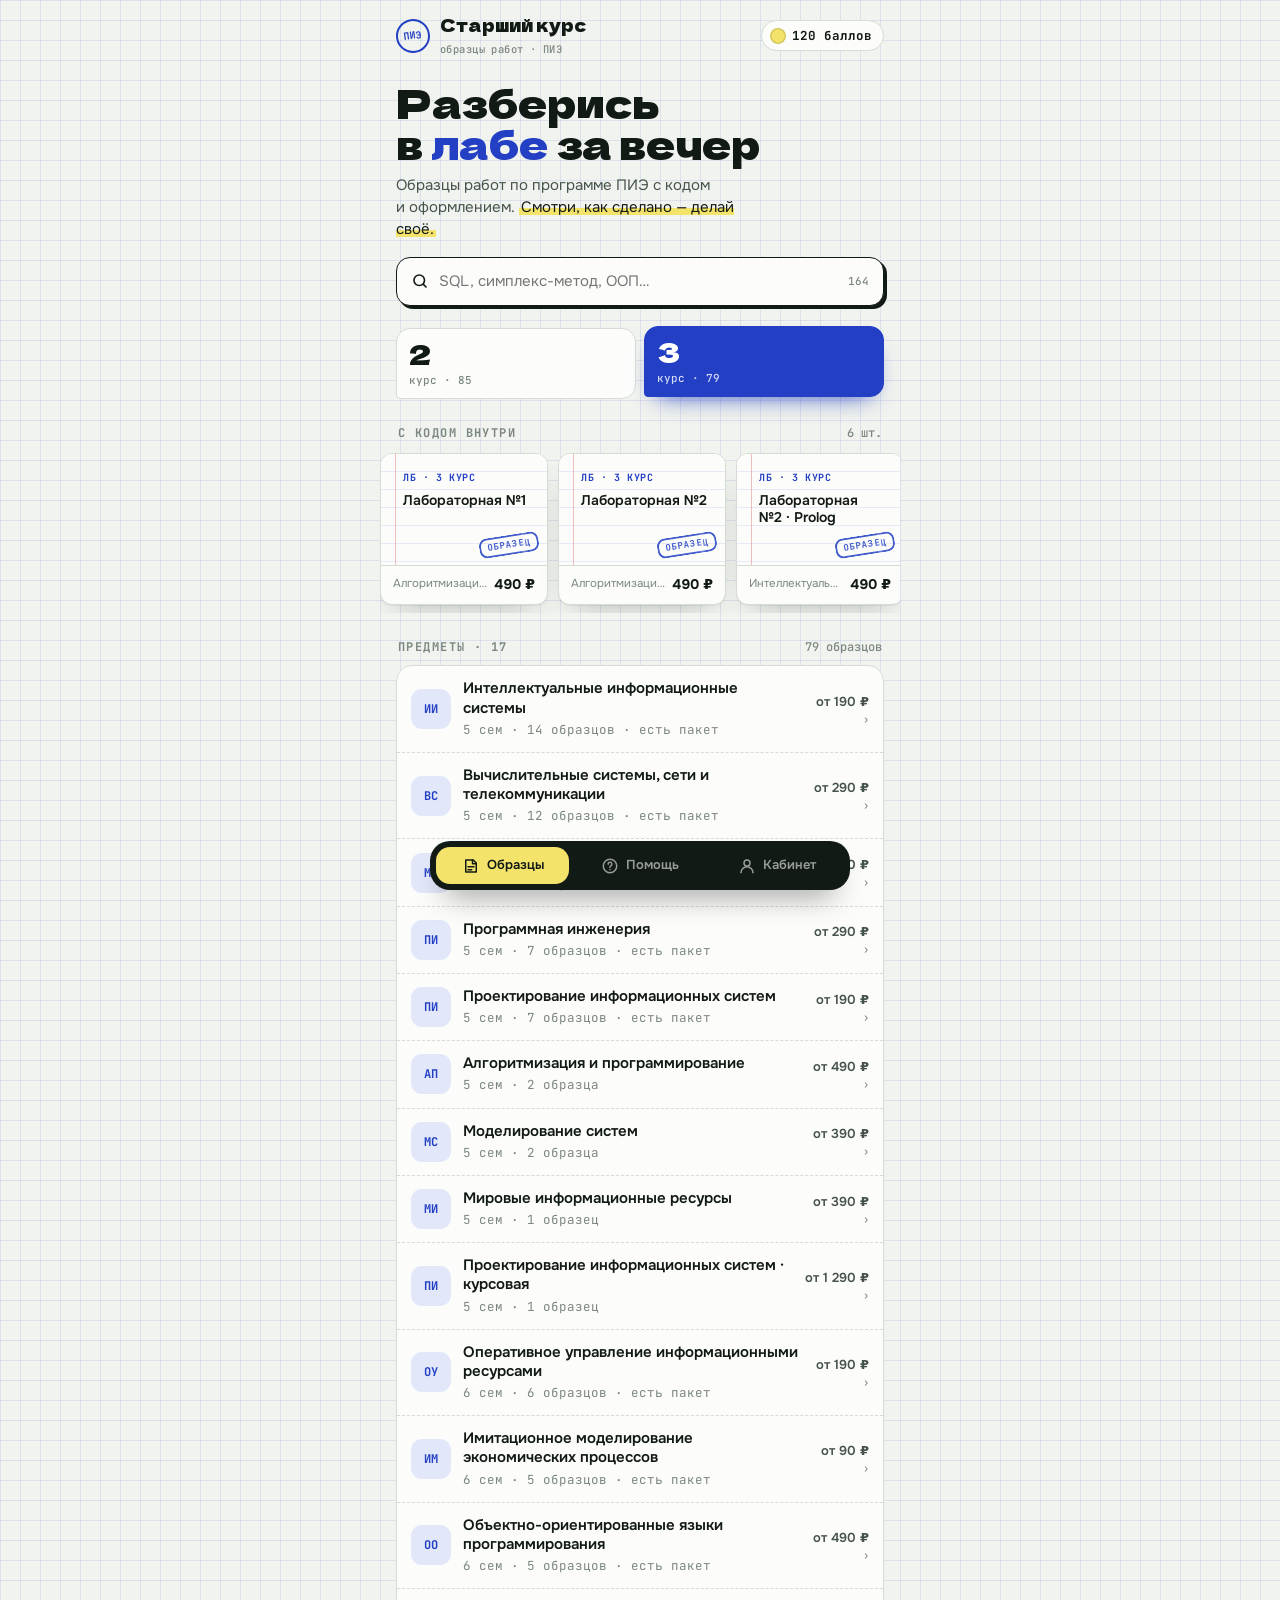
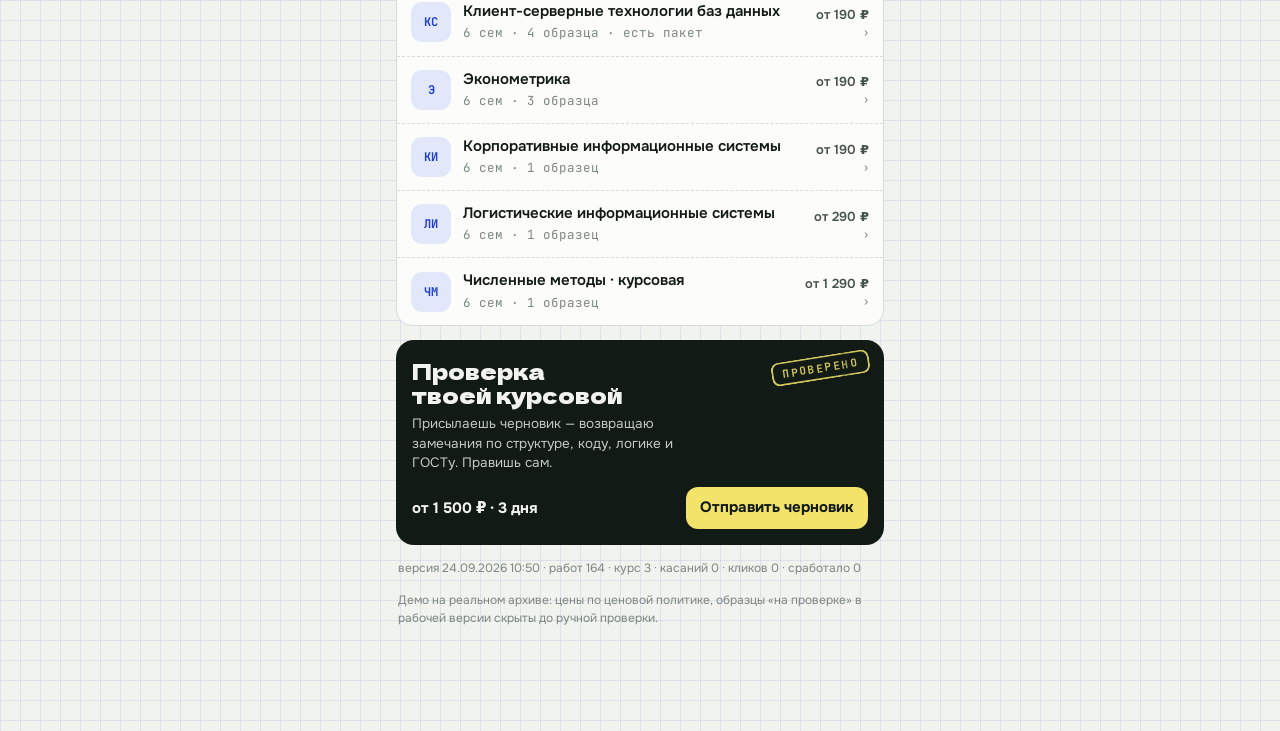
==== commit 37c0be9f: "Add files via upload" ====
--- a/index.html
+++ b/index.html
@@ -153,7 +153,9 @@
 .sheet{position:fixed;left:0;right:0;bottom:0;z-index:21;max-width:520px;margin:0 auto;background:var(--paper);border-radius:22px 22px 0 0;
   padding:10px 16px calc(18px + env(safe-area-inset-bottom,0px));max-height:90%;overflow:auto;animation:up .26s cubic-bezier(.2,.8,.2,1)}
 @keyframes up{from{transform:translateY(40px);opacity:.4}}
-.grab{width:42px;height:4px;border-radius:4px;background:var(--line);margin:0 auto 14px}
+.sheetbar{position:sticky;top:-10px;z-index:4;height:42px;margin:-10px -6px 2px;display:flex;align-items:center;justify-content:center;touch-action:none;background:linear-gradient(var(--paper) 75%,transparent)}
+.grab{width:46px;height:5px;border-radius:5px;background:var(--ink-3);opacity:.55}
+.sheet-close{position:absolute;right:0;top:6px;width:34px;height:34px;border:0;border-radius:50%;background:var(--paper-2);color:var(--ink-2);display:grid;place-items:center;font:700 22px/1 var(--sans);padding:0}
 .preview{position:relative;border:1px solid var(--line);border-radius:14px;background:var(--sheet);padding:16px 16px 14px 30px;overflow:hidden;box-shadow:var(--lift);
   background-image:linear-gradient(90deg,transparent 18px,var(--margin) 18px,var(--margin) 19px,transparent 19px),repeating-linear-gradient(var(--sheet) 0 23px,var(--rule) 23px 24px)}
 .preview .hd{font:500 11px var(--mono);color:var(--ink-3)}
@@ -285,7 +287,7 @@
 
 /* ---------- таббар ---------- */
 .tabbar{position:fixed;left:0;right:0;bottom:0;z-index:10;padding:0 12px calc(10px + env(safe-area-inset-bottom,0px))}
-.tabbar nav{max-width:420px;margin:0 auto;display:grid;grid-template-columns:repeat(4,1fr);gap:4px;background:var(--ink);border-radius:20px;padding:6px;box-shadow:0 18px 30px -16px rgba(0,0,0,.55)}
+.tabbar nav{max-width:420px;margin:0 auto;display:grid;grid-template-columns:repeat(3,1fr);gap:4px;background:var(--ink);border-radius:20px;padding:6px;box-shadow:0 18px 30px -16px rgba(0,0,0,.55)}
 .tabbar button{border:0;background:none;border-radius:14px;padding:9px 4px;display:flex;align-items:center;justify-content:center;gap:7px;font-size:13px;font-weight:600;color:var(--paper);opacity:.6;transition:background .15s,opacity .15s}
 .tabbar button[aria-current="page"]{background:var(--hl);color:#121A16;opacity:1}
 .toast{position:fixed;left:50%;bottom:96px;transform:translateX(-50%);z-index:30;background:var(--ink);color:var(--paper);padding:11px 15px;border-radius:12px;font-size:13.5px;max-width:calc(100% - 32px);box-shadow:var(--lift)}
@@ -299,7 +301,6 @@
   <button data-tab="catalog" aria-current="page"><svg width="18" height="18" viewBox="0 0 24 24" fill="none" stroke="currentColor" stroke-width="2" stroke-linecap="round" stroke-linejoin="round"><path d="M5 4h10l4 4v12H5z"/><path d="M14 4v5h5M8 13h8M8 17h5"/></svg>Образцы</button>
   <button data-tab="support"><svg width="18" height="18" viewBox="0 0 24 24" fill="none" stroke="currentColor" stroke-width="2" stroke-linecap="round" stroke-linejoin="round"><circle cx="12" cy="12" r="9"/><path d="M9.5 9.5a2.5 2.5 0 1 1 3.5 2.3c-.6.3-1 .8-1 1.5v.7M12 17h.01"/></svg>Помощь</button>
   <button data-tab="cabinet"><svg width="18" height="18" viewBox="0 0 24 24" fill="none" stroke="currentColor" stroke-width="2" stroke-linecap="round" stroke-linejoin="round"><circle cx="12" cy="8" r="4"/><path d="M4 21a8 8 0 0 1 16 0"/></svg>Кабинет</button>
-  <button data-exit hidden aria-label="Закрыть приложение"><svg width="18" height="18" viewBox="0 0 24 24" fill="none" stroke="currentColor" stroke-width="2" stroke-linecap="round" stroke-linejoin="round"><path d="M6 6l12 12M18 6 6 18"/></svg>Закрыть</button>
 </nav></div>
 <div id="layer"></div>
 
@@ -310,8 +311,6 @@
 const tgUser = tg && tg.initDataUnsafe && tg.initDataUnsafe.user;
 const BOT = 'starshiy_kurs_bot';
 const LIVE = !!(tg && tg.initData);           // открыт внутри Telegram
-const exitButton = document.querySelector('[data-exit]');
-if (exitButton && LIVE) exitButton.hidden = false;
 function toBot(param){ const u='https://t.me/'+BOT+'?start='+param; if (LIVE){ tg.openTelegramLink(u); setTimeout(()=>tg.close(),300); } else toast('В Telegram здесь откроется бот: '+param); }
 
 /* ---------- названия (в рабочей версии — из админки) ---------- */
@@ -353,7 +352,7 @@
 const plural = (n,a,b,c) => { const m=n%10, h=n%100; return (m===1&&h!==11)?a:(m>=2&&m<=4&&(h<10||h>=20))?b:c; };
 const initials = s => s.replace(/[^А-ЯЁA-Zа-яё ]/g,' ').split(' ').filter(w=>w.length>2).slice(0,2).map(w=>w[0].toUpperCase()).join('') || s.slice(0,2).toUpperCase();
 
-const BUILD = '23.09.2026 22:34';
+const BUILD = '24.09.2026 10:50';
 function showErr(msg){
   let el = document.getElementById('errbar');
   if (!el){ el = document.createElement('div'); el.id='errbar';
@@ -599,8 +598,9 @@
       <button class="btn ink" data-go="cabinet">Открыть кабинет</button>
       <p class="note" style="text-align:center">Демо: в рабочей версии сюда возвращаемся со страницы СБП после подтверждения платежа.</p>`;
   }
-  layer.innerHTML = `<div class="scrim" data-close></div><div class="sheet" role="dialog" aria-modal="true" aria-label="${esc(x.title)}"><div class="grab"></div>${inner}</div>`;
+  layer.innerHTML = `<div class="scrim" data-close></div><div class="sheet" role="dialog" aria-modal="true" aria-label="${esc(x.title)}"><div class="sheetbar"><div class="grab" aria-hidden="true"></div><button class="sheet-close" data-close aria-label="Закрыть карточку">×</button></div>${inner}</div>`;
   bindTaps(layer);
+  bindSheetDismiss();
   const a1=document.getElementById('a1'), a2=document.getElementById('a2');
   if (a1) a1.onchange = e => { S.sheet.a1=e.target.checked; drawSheet(); };
   if (a2) a2.onchange = e => { S.sheet.a2=e.target.checked; drawSheet(); };
@@ -611,12 +611,23 @@
 }
 function toast(t){ const d=document.createElement('div'); d.className='toast'; d.textContent=t; document.body.appendChild(d); setTimeout(()=>d.remove(),2600); }
 
+function bindSheetDismiss(){
+  const sheet=layer.querySelector('.sheet'), bar=layer.querySelector('.sheetbar'), scrim=layer.querySelector('.scrim');
+  if (!sheet || !bar) return;
+  let startY=null, dy=0;
+  const reset=()=>{ sheet.style.transition='transform .18s ease'; sheet.style.transform=''; if(scrim){scrim.style.transition='opacity .18s ease';scrim.style.opacity='';} setTimeout(()=>{ if(sheet){sheet.style.transition='';} if(scrim){scrim.style.transition='';} },190); };
+  bar.addEventListener('pointerdown',e=>{ if(e.target.closest('button'))return; startY=e.clientY; dy=0; sheet.style.animation='none'; if(bar.setPointerCapture) bar.setPointerCapture(e.pointerId); });
+  bar.addEventListener('pointermove',e=>{ if(startY===null)return; dy=Math.max(0,e.clientY-startY); sheet.style.transform=`translateY(${dy}px)`; if(scrim) scrim.style.opacity=String(Math.max(0,.5-dy/400)); });
+  const finish=e=>{ if(startY===null)return; dy=Math.max(dy,e.clientY-startY); startY=null; if(dy >= 70) closeSheet(); else reset(); };
+  bar.addEventListener('pointerup',finish);
+  bar.addEventListener('pointercancel',()=>{ startY=null; reset(); });
+}
+
 function handleTap(e){
   const from = (e.currentTarget && e.currentTarget.closest) ? e.currentTarget : e.target;
-  const t = from.closest('button,a'); if (!t) return;
+  const t = from.closest('button,a,[data-close]'); if (!t) return;
   const d = t.dataset;
   if (d.tab){ S.tab=d.tab; S.subject=null; closeSheet(); render(); scrollTo(0,0); return; }
-  if (d.exit!==undefined){ if (S.sheet) closeSheet(); else if (tg) tg.close(); return; }
   if (d.course){ S.course=+d.course; try{localStorage.setItem('sk-course',S.course)}catch(err){} render(); return; }
   if (d.subject!==undefined){ S.subject=d.subject; S.type='Все'; render(); scrollTo(0,0); return; }
   if (d.back!==undefined){ S.subject=null; render(); return; }
@@ -661,7 +672,7 @@
   catch (err) { showErr('Ошибка в обработчике: ' + (err && err.message || err)); }
 }
 function bindTaps(root){
-  (root || document).querySelectorAll('button, a').forEach(el => { el.onclick = safeTap; });
+  (root || document).querySelectorAll('button, a, [data-close]').forEach(el => { el.onclick = safeTap; });
 }
 // основной путь — обычный клик; касание срабатывает только если клик так и не пришёл
 document.addEventListener('touchend', e => {
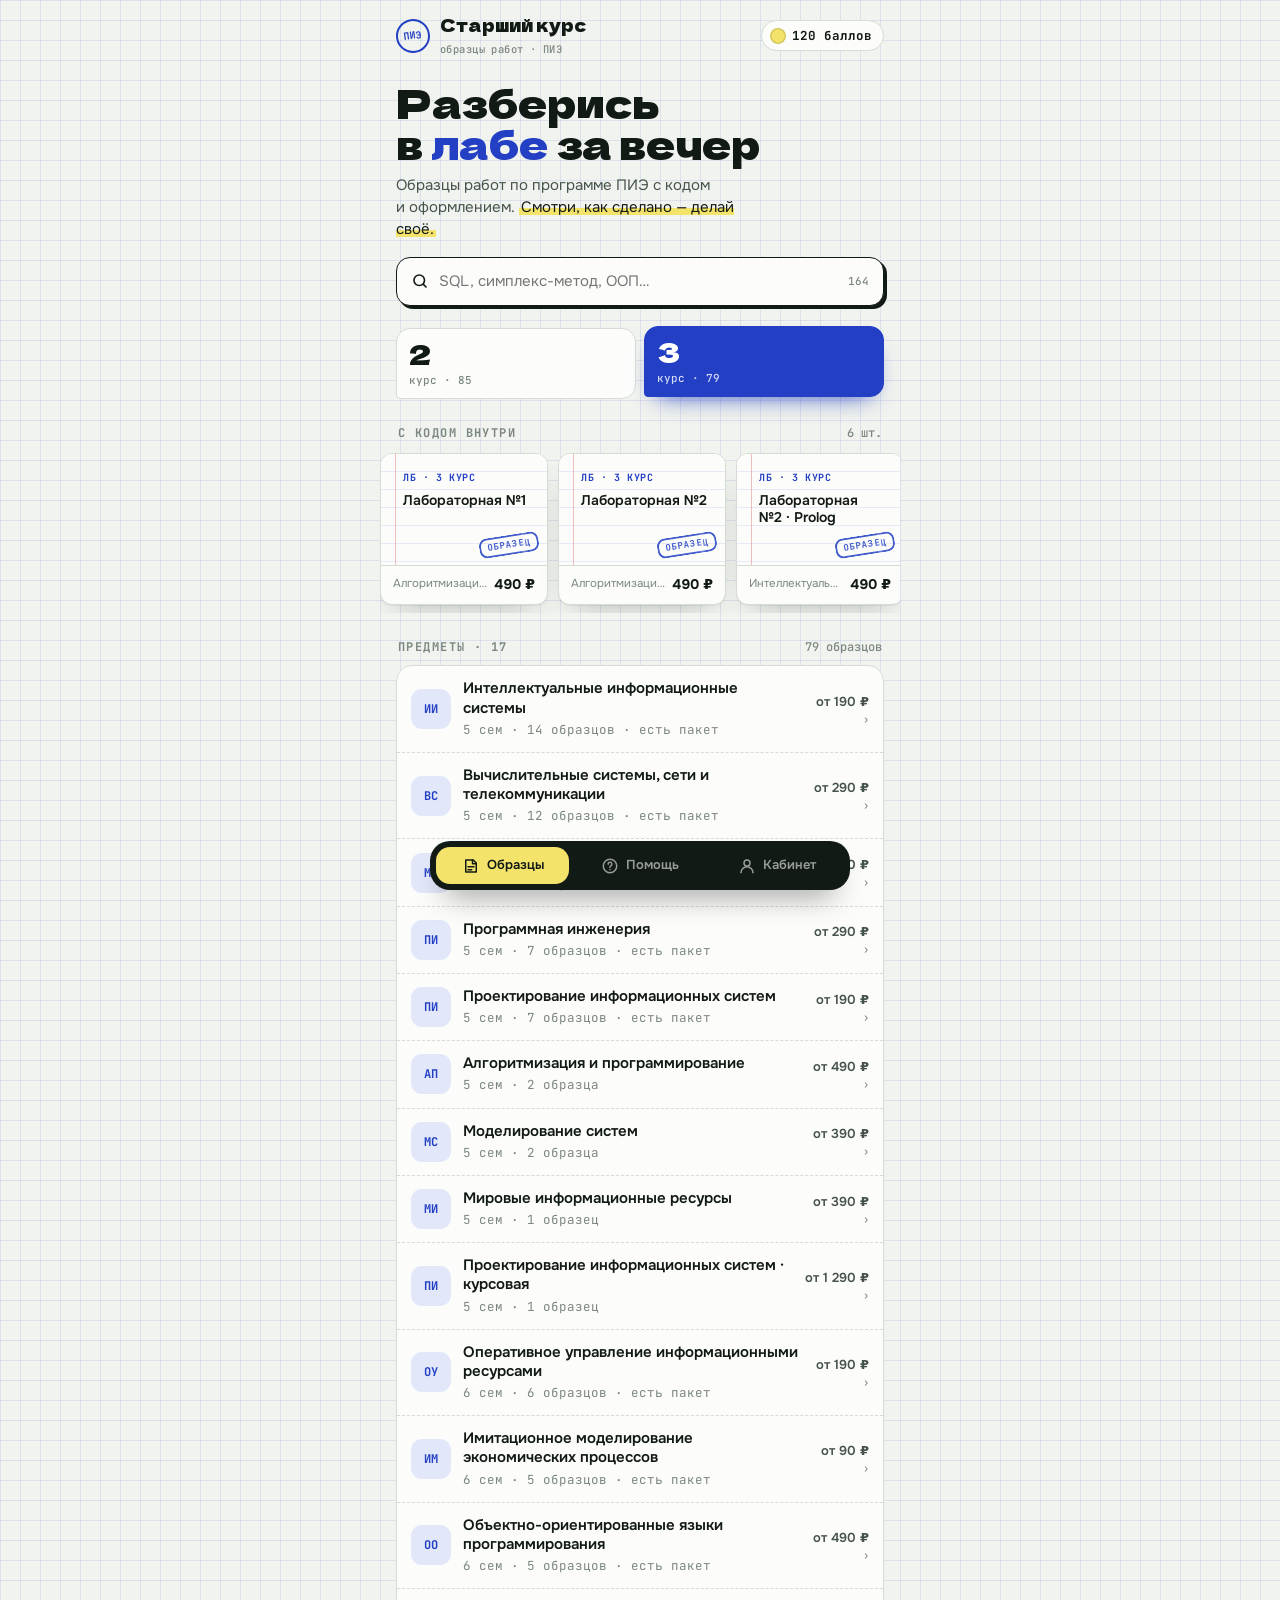
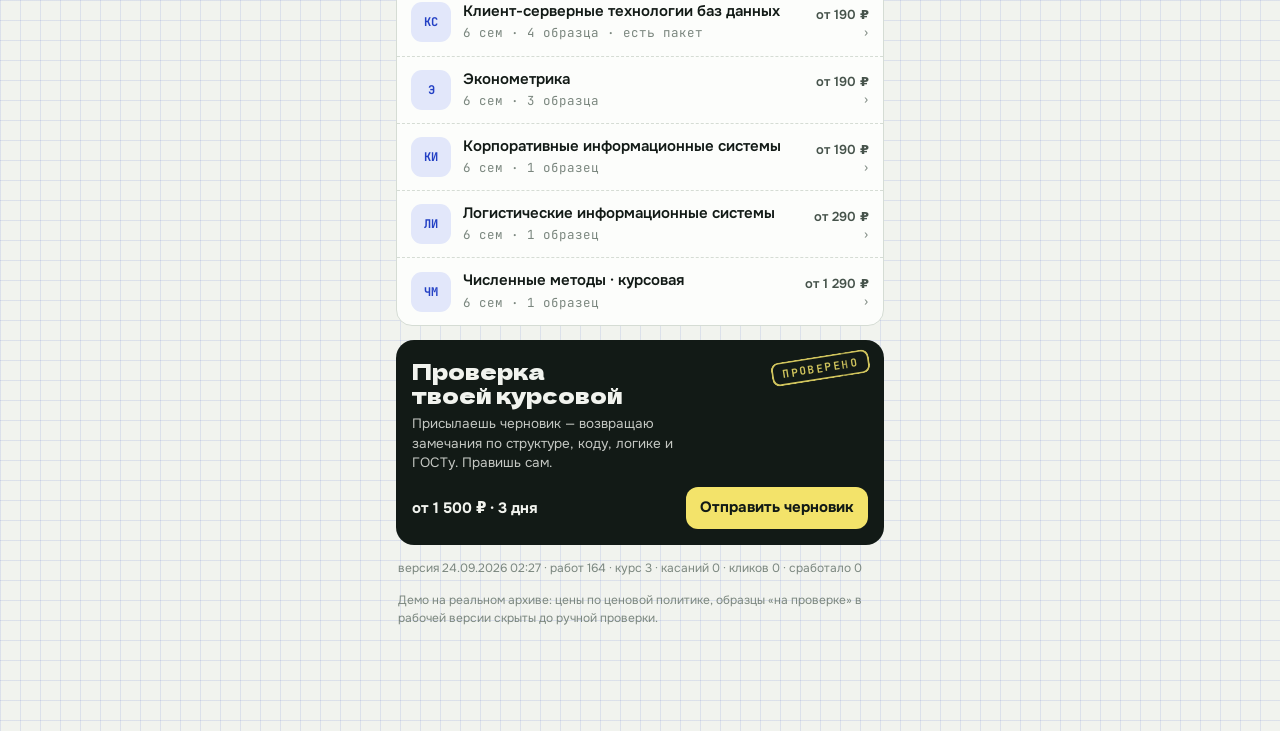
==== commit 51de7bb9: "Add files via upload" ====
--- a/index.html
+++ b/index.html
@@ -1,695 +1,696 @@
-<!doctype html>
-<html lang="ru">
-<head>
-<meta charset="utf-8">
-<meta name="viewport" content="width=device-width,initial-scale=1,viewport-fit=cover">
-<script src="https://telegram.org/js/telegram-web-app.js"></script>
-<title>Старший курс</title>
-<meta name="robots" content="noindex,nofollow">
-<meta http-equiv="Cache-Control" content="no-store, max-age=0">
-<link rel="stylesheet" href="fonts/fonts.css">
-<style>
-:root{
-  --paper:#F1F3EE; --paper-2:#E6EAE3; --sheet:#FCFDFB; --line:#D5DCD4; --rule:rgba(35,64,196,.10); --margin:rgba(214,70,70,.35);
-  --ink:#121A16; --ink-2:#46534B; --ink-3:#7B877F;
-  --pen:#2340C4; --pen-2:#3F5BE0; --pen-soft:#E2E7FA; --on-pen:#FFFFFF;
-  --hl:#F3E36A; --hl-ink:#121A16;
-  --ok:#1C7A4A; --ok-soft:#DCF0E3; --warn:#94650A; --warn-soft:#F5EACB;
-  --lift:0 1px 0 rgba(18,26,22,.05),0 14px 30px -18px rgba(18,26,22,.35);
-  --display:"Dela Gothic One","Arial Black",Impact,system-ui,sans-serif;
-  --sans:"Onest",system-ui,-apple-system,"Segoe UI",Roboto,sans-serif;
-  --mono:"JetBrains Mono",ui-monospace,"SF Mono",Menlo,Consolas,monospace;
-}
-@media (prefers-color-scheme:dark){:root:not([data-theme="light"]){
-  --paper:#0D1210; --paper-2:#141B18; --sheet:#171F1B; --line:#25302A; --rule:rgba(130,155,255,.07); --margin:rgba(230,100,100,.25);
-  --ink:#E7ECE8; --ink-2:#A8B5AD; --ink-3:#74827A;
-  --pen:#8CA3FF; --pen-2:#A9BAFF; --pen-soft:#1B2547; --on-pen:#0B1230;
-  --hl:#6B5F12; --hl-ink:#FFF6B8;
-  --ok:#70D39E; --ok-soft:#14331F; --warn:#E6BF62; --warn-soft:#33290D;
-  --lift:0 1px 0 rgba(0,0,0,.4),0 16px 34px -18px rgba(0,0,0,.8);
-}}
-:root[data-theme="dark"]{
-  --paper:#0D1210; --paper-2:#141B18; --sheet:#171F1B; --line:#25302A; --rule:rgba(130,155,255,.07); --margin:rgba(230,100,100,.25);
-  --ink:#E7ECE8; --ink-2:#A8B5AD; --ink-3:#74827A;
-  --pen:#8CA3FF; --pen-2:#A9BAFF; --pen-soft:#1B2547; --on-pen:#0B1230;
-  --hl:#6B5F12; --hl-ink:#FFF6B8;
-  --ok:#70D39E; --ok-soft:#14331F; --warn:#E6BF62; --warn-soft:#33290D;
-  --lift:0 1px 0 rgba(0,0,0,.4),0 16px 34px -18px rgba(0,0,0,.8);
-}
-*{box-sizing:border-box}
-[hidden]{display:none!important}
-button,a{cursor:pointer;touch-action:manipulation;-webkit-tap-highlight-color:rgba(0,0,0,.06)}
-html,body{height:100%}
-body{margin:0;background:var(--paper);color:var(--ink);font:15px/1.45 var(--sans);-webkit-font-smoothing:antialiased;
-  background-image:linear-gradient(var(--rule) 1px,transparent 1px),linear-gradient(90deg,var(--rule) 1px,transparent 1px);background-size:20px 20px}
-button,input,textarea,select{font:inherit;color:inherit}
-button{cursor:pointer;-webkit-tap-highlight-color:transparent}
-:focus-visible{outline:2px solid var(--pen);outline-offset:2px;border-radius:8px}
-.app{max-width:520px;margin:0 auto;min-height:100%;padding-inline:16px;padding-block:0 104px}
-.mk{background:linear-gradient(transparent 55%,var(--hl) 55%,var(--hl) 92%,transparent 92%);color:var(--hl-ink);padding:0 2px;border-radius:2px}
-.mono{font-family:var(--mono)}
-
-/* ---------- шапка ---------- */
-.top{padding:16px 0 4px}
-.brand{display:flex;align-items:center;justify-content:space-between;gap:12px}
-.logo{display:flex;align-items:center;gap:10px}
-.seal{width:34px;height:34px;border-radius:50%;border:2px solid var(--pen);color:var(--pen);display:grid;place-items:center;font:700 10px/1 var(--mono);letter-spacing:.02em;transform:rotate(-8deg)}
-.logo b{font:400 17px/1 var(--display);letter-spacing:.01em}
-.logo small{display:block;font:500 10.5px var(--mono);color:var(--ink-3);margin-top:3px;letter-spacing:.04em}
-.bal{display:flex;align-items:center;gap:6px;font:600 12.5px var(--mono);background:var(--sheet);border:1px solid var(--line);border-radius:999px;padding:6px 11px 6px 8px}
-.bal i{width:16px;height:16px;border-radius:50%;background:var(--hl);display:inline-block;box-shadow:inset 0 0 0 1.5px rgba(0,0,0,.12)}
-
-.hero{margin:22px 0 16px;position:relative}
-.hero h1{margin:0;font:400 clamp(30px,9vw,40px)/1.02 var(--display);letter-spacing:-.005em;text-wrap:balance}
-.hero h1 .pen{color:var(--pen)}
-.hero p{margin:12px 0 0;color:var(--ink-2);max-width:34ch}
-.hero .stamp{position:absolute;right:-2px;top:-6px}
-
-.stamp{display:inline-grid;place-items:center;border:2.5px solid var(--pen);color:var(--pen);border-radius:8px;padding:5px 9px 4px;font:700 11px/1 var(--mono);letter-spacing:.14em;text-transform:uppercase;transform:rotate(-9deg);opacity:.85;
-  mask-image:radial-gradient(circle at 30% 40%,#000 60%,rgba(0,0,0,.72) 61%,#000 74%);-webkit-mask-image:radial-gradient(circle at 30% 40%,#000 60%,rgba(0,0,0,.72) 61%,#000 74%)}
-.stamp.big{font-size:15px;padding:8px 12px 7px;border-width:3px}
-.stamp.ok{border-color:var(--ok);color:var(--ok)}
-
-.search{display:flex;align-items:center;gap:10px;background:var(--sheet);border:1.5px solid var(--ink);border-radius:14px;padding:0 14px;box-shadow:3px 3px 0 var(--ink)}
-.search input{flex:1;min-width:0;border:0;background:transparent;padding:13px 0;outline:none}
-.search svg{flex:none}
-.search kbd{font:500 11px var(--mono);color:var(--ink-3)}
-
-/* ---------- разделители-закладки курсов ---------- */
-.tabs-course{display:grid;grid-template-columns:repeat(2,1fr);gap:8px;margin:22px 0 4px}
-.tc{position:relative;text-align:left;border:1.5px solid var(--line);background:var(--sheet);border-radius:14px 14px 14px 4px;padding:12px 12px 11px;transition:transform .15s,border-color .15s,box-shadow .15s}
-.tc b{display:block;font:400 26px/1 var(--display)}
-.tc span{display:block;font:500 11px var(--mono);color:var(--ink-3);margin-top:6px}
-.tc[aria-pressed="true"]{border-color:var(--pen);background:var(--pen);color:var(--on-pen);box-shadow:0 12px 24px -14px var(--pen);transform:translateY(-2px)}
-.tc[aria-pressed="true"] span{color:inherit;opacity:.8}
-
-.sec{display:flex;align-items:baseline;justify-content:space-between;gap:10px;margin:26px 2px 10px}
-.sec h2{margin:0;font:600 12px var(--mono);letter-spacing:.12em;text-transform:uppercase;color:var(--ink-3)}
-.sec .aside{font:500 12px var(--mono);color:var(--ink-3)}
-
-/* подборка — лента обложек */
-.rail{display:flex;gap:10px;overflow-x:auto;margin-inline:-16px;padding:2px 16px 8px;scroll-snap-type:x mandatory;scrollbar-width:none}
-.rail::-webkit-scrollbar{display:none}
-.cover{flex:none;width:168px;scroll-snap-align:start;text-align:left;border:1px solid var(--line);border-radius:12px;background:var(--sheet);padding:0;overflow:hidden;box-shadow:var(--lift)}
-.cover .pg{height:112px;position:relative;padding:12px 12px 0 22px;background:
-  linear-gradient(90deg,transparent 14px,var(--margin) 14px,var(--margin) 15px,transparent 15px),
-  repeating-linear-gradient(var(--sheet) 0 17px,var(--rule) 17px 18px);border-bottom:1px solid var(--line)}
-.cover .pg em{font:700 10px var(--mono);color:var(--pen);font-style:normal;letter-spacing:.06em}
-.cover .pg strong{display:block;font:600 14px/1.2 var(--sans);margin-top:4px;text-wrap:balance}
-.cover .pg .stamp{position:absolute;right:8px;bottom:10px;font-size:9px;padding:4px 6px 3px}
-.cover .cf{padding:9px 12px 11px;display:flex;justify-content:space-between;align-items:center;gap:6px}
-.cover .cf small{font-size:11.5px;color:var(--ink-3);overflow:hidden;text-overflow:ellipsis;white-space:nowrap}
-.cover .cf b{font:700 14px var(--sans);font-variant-numeric:tabular-nums;white-space:nowrap}
-
-/* список предметов — ведомость */
-.ledger{background:var(--sheet);border:1px solid var(--line);border-radius:16px;overflow:hidden}
-.lr{display:grid;grid-template-columns:40px 1fr auto;align-items:center;gap:12px;width:100%;text-align:left;border:0;background:transparent;padding:13px 14px;border-top:1px dashed var(--line)}
-.lr:first-child{border-top:0}
-.lr:active{background:var(--paper-2)}
-.lr .code{width:40px;height:40px;border-radius:11px;display:grid;place-items:center;font:700 12px var(--mono);background:var(--pen-soft);color:var(--pen)}
-.lr .t{font-weight:600;line-height:1.28}
-.lr .s{font-size:12.5px;color:var(--ink-3);margin-top:3px;font-family:var(--mono)}
-.lr .p{font:600 13px var(--sans);color:var(--ink-2);white-space:nowrap;text-align:right}
-.lr .p small{display:block;font:500 10.5px var(--mono);color:var(--ink-3);margin-top:2px}
-
-.consult{display:grid;grid-template-columns:1fr auto;gap:12px;align-items:center;width:100%;text-align:left;margin-top:12px;border:0;border-radius:16px;padding:16px;background:var(--ink);color:var(--paper);position:relative;overflow:hidden}
-.consult b{font:400 18px/1.15 var(--display);display:block}
-.consult span{display:block;font-size:13px;opacity:.75;margin-top:6px}
-.consult .go{width:44px;height:44px;border-radius:50%;background:var(--hl);color:#121A16;display:grid;place-items:center}
-
-/* ---------- предмет ---------- */
-.back{display:inline-flex;align-items:center;gap:4px;border:0;background:none;color:var(--pen);padding:16px 0 6px;font-weight:600}
-.subj-h{margin:6px 0 4px;font:400 28px/1.05 var(--display);text-wrap:balance}
-.subj-s{font:500 12.5px var(--mono);color:var(--ink-3)}
-.bundle{margin:16px 0 4px;border:1.5px dashed var(--pen);border-radius:16px;padding:14px;background:var(--pen-soft);display:grid;grid-template-columns:1fr auto;gap:10px;align-items:center}
-.bundle b{display:block;font-weight:700}
-.bundle span{font-size:13px;color:var(--ink-2)}
-.bundle .pr{text-align:right;white-space:nowrap}
-.bundle .pr s{display:block;font-size:12px;color:var(--ink-3)}
-.bundle .pr strong{font:700 18px var(--sans);font-variant-numeric:tabular-nums}
-.chips{display:flex;gap:6px;overflow-x:auto;margin:14px -16px 4px;padding:2px 16px 4px;scrollbar-width:none}
-.chips::-webkit-scrollbar{display:none}
-.chip{flex:none;border:1.5px solid var(--line);background:var(--sheet);border-radius:999px;padding:7px 13px;font-size:13px;font-weight:500;color:var(--ink-2)}
-.chip[aria-pressed="true"]{background:var(--ink);color:var(--paper);border-color:var(--ink)}
-
-/* карточка-лист */
-.sheetcard{position:relative;display:block;width:100%;text-align:left;border:1px solid var(--line);border-radius:14px;background:var(--sheet);margin-top:10px;padding:14px 14px 13px 26px;overflow:hidden;
-  background-image:linear-gradient(90deg,transparent 15px,var(--margin) 15px,var(--margin) 16px,transparent 16px);transition:transform .12s}
-.sheetcard:active{transform:scale(.992)}
-.sheetcard .hd{display:flex;gap:8px;align-items:center;font:500 11px var(--mono);color:var(--ink-3);letter-spacing:.02em}
-.sheetcard .hd b{color:var(--pen);font-weight:700}
-.sheetcard h3{margin:6px 0 10px;font-size:17.5px;line-height:1.22;letter-spacing:-.01em;padding-right:70px}
-.sheetcard .stamp{position:absolute;right:12px;top:14px;font-size:9.5px;padding:4px 6px 3px}
-.row2{display:flex;align-items:center;justify-content:space-between;gap:10px}
-.exts{display:flex;gap:4px;flex-wrap:wrap}
-.ext{font:500 11px var(--mono);padding:3px 6px;border-radius:6px;background:var(--paper-2);color:var(--ink-2)}
-.price{font:700 17px var(--sans);font-variant-numeric:tabular-nums;white-space:nowrap}
-.pill{font:600 11px var(--sans);padding:3px 8px;border-radius:999px;background:var(--warn-soft);color:var(--warn)}
-.pill.ok{background:var(--ok-soft);color:var(--ok)}
-
-/* ---------- нижний лист ---------- */
-.scrim{position:fixed;inset:0;background:rgba(8,12,10,.5);z-index:20;animation:fade .2s}
-@keyframes fade{from{opacity:0}}
-.sheet{position:fixed;left:0;right:0;bottom:0;z-index:21;max-width:520px;margin:0 auto;background:var(--paper);border-radius:22px 22px 0 0;
-  padding:10px 16px calc(18px + env(safe-area-inset-bottom,0px));max-height:90%;overflow:auto;animation:up .26s cubic-bezier(.2,.8,.2,1)}
-@keyframes up{from{transform:translateY(40px);opacity:.4}}
-.sheetbar{position:sticky;top:-10px;z-index:4;height:42px;margin:-10px -6px 2px;display:flex;align-items:center;justify-content:center;touch-action:none;background:linear-gradient(var(--paper) 75%,transparent)}
-.grab{width:46px;height:5px;border-radius:5px;background:var(--ink-3);opacity:.55}
-.sheet-close{position:absolute;right:0;top:6px;width:34px;height:34px;border:0;border-radius:50%;background:var(--paper-2);color:var(--ink-2);display:grid;place-items:center;font:700 22px/1 var(--sans);padding:0}
-.preview{position:relative;border:1px solid var(--line);border-radius:14px;background:var(--sheet);padding:16px 16px 14px 30px;overflow:hidden;box-shadow:var(--lift);
-  background-image:linear-gradient(90deg,transparent 18px,var(--margin) 18px,var(--margin) 19px,transparent 19px),repeating-linear-gradient(var(--sheet) 0 23px,var(--rule) 23px 24px)}
-.preview .hd{font:500 11px var(--mono);color:var(--ink-3)}
-.preview .hd b{color:var(--pen)}
-.preview h3{margin:8px 0 2px;font:400 22px/1.1 var(--display);text-wrap:balance}
-.preview .sj{color:var(--ink-2);font-size:13.5px}
-.preview .toc{margin:14px 0 0;padding:0;list-style:none;font:500 12.5px/24px var(--mono);color:var(--ink-2)}
-.preview .toc li{display:flex;justify-content:space-between;gap:8px}
-.preview .toc li span:last-child{color:var(--ink-3)}
-.preview > .stamp{position:absolute;right:16px;bottom:18px}
-.facts{display:grid;grid-template-columns:repeat(3,1fr);gap:8px;margin:12px 0}
-.facts div{border:1px solid var(--line);background:var(--sheet);border-radius:12px;padding:10px}
-.facts b{display:block;font:400 22px/1 var(--display)}
-.facts span{font-size:11.5px;color:var(--ink-3)}
-.why{display:flex;gap:10px;align-items:flex-start;font-size:14px;color:var(--ink-2);margin:12px 2px}
-.why svg{flex:none;color:var(--pen);margin-top:2px}
-.fine{font-size:12px;color:var(--ink-3);line-height:1.45}
-.total{display:flex;justify-content:space-between;align-items:flex-end;margin:16px 2px 12px}
-.total span{font-size:13px;color:var(--ink-3)}
-.total strong{font:400 30px/1 var(--display);font-variant-numeric:tabular-nums}
-.btn{position:relative;display:flex;align-items:center;justify-content:center;gap:10px;width:100%;border:0;border-radius:14px;padding:15px;font-weight:700;font-size:16px;background:var(--pen);color:var(--on-pen);box-shadow:0 14px 26px -14px var(--pen);transition:transform .1s}
-.btn:active{transform:translateY(1px)}
-.btn:disabled{opacity:.4;box-shadow:none;cursor:not-allowed}
-.btn.ink{background:var(--ink);color:var(--paper);box-shadow:none}
-.lines{border:1px solid var(--line);background:var(--sheet);border-radius:14px;padding:4px 14px}
-.lines div{display:flex;justify-content:space-between;padding:10px 0;border-top:1px dashed var(--line);font-size:14px}
-.lines div:first-child{border-top:0}
-.lines div span:last-child{font-variant-numeric:tabular-nums;font-weight:600}
-.sbp{display:flex;align-items:center;gap:12px;border:1.5px solid var(--ink);border-radius:14px;padding:12px;margin:12px 0;background:var(--sheet)}
-.sbp .lg{width:40px;height:40px;border-radius:10px;display:grid;grid-template-columns:1fr 1fr;gap:3px;padding:7px;background:var(--ink)}
-.sbp .lg i{border-radius:3px}
-.sbp .t{font-weight:700}
-.sbp .s{font-size:12.5px;color:var(--ink-3)}
-.check{display:flex;gap:10px;align-items:flex-start;font-size:13.5px;color:var(--ink-2);margin:10px 2px}
-.check input{width:20px;height:20px;margin:0;flex:none;accent-color:var(--pen)}
-.check a{color:var(--pen)}
-.done{text-align:center;padding:10px 0 6px}
-.done .stamp{animation:slam .45s cubic-bezier(.3,1.6,.5,1) both}
-@keyframes slam{0%{transform:rotate(-9deg) scale(2.4);opacity:0}60%{opacity:1}100%{transform:rotate(-9deg) scale(1)}}
-.done h3{margin:18px 0 4px;font:400 24px var(--display)}
-@media (prefers-reduced-motion:reduce){.sheet,.scrim,.done .stamp{animation:none}.tc,.btn,.sheetcard{transition:none}}
-
-/* ---------- консультация / кабинет ---------- */
-.card{background:var(--sheet);border:1px solid var(--line);border-radius:16px;padding:16px}
-.field{display:flex;flex-direction:column;gap:6px;margin-bottom:14px}
-.field label{font:600 11.5px var(--mono);letter-spacing:.08em;text-transform:uppercase;color:var(--ink-3)}
-.field select,.field textarea{background:var(--paper);border:1.5px solid var(--line);border-radius:12px;padding:12px;width:100%}
-.field textarea{min-height:88px;resize:vertical}
-.dur{display:grid;grid-template-columns:repeat(3,1fr);gap:6px}
-.opt{border:1.5px solid var(--line);background:var(--paper);border-radius:12px;padding:10px 6px;text-align:center}
-.opt b{display:block;font:700 14px var(--sans)}
-.opt small{display:block;font:500 11px var(--mono);color:var(--ink-3);margin-top:2px}
-.opt[aria-pressed="true"]{border-color:var(--pen);background:var(--pen-soft);color:var(--pen)}
-.slots{display:grid;grid-template-columns:repeat(3,1fr);gap:6px}
-.slot{border:1.5px solid var(--line);background:var(--paper);border-radius:12px;padding:9px 4px;text-align:center;font:600 14px var(--mono)}
-.slot small{display:block;font:500 11px var(--sans);color:var(--ink-3)}
-.slot[aria-pressed="true"]{border-color:var(--pen);background:var(--pen-soft);color:var(--pen)}
-.stat{display:grid;grid-template-columns:1fr 1fr;gap:8px}
-.stat div{background:var(--sheet);border:1px solid var(--line);border-radius:16px;padding:14px}
-.stat b{display:block;font:400 30px/1 var(--display)}
-.stat span{display:block;font-size:12.5px;color:var(--ink-3);margin-top:6px}
-.ref{margin-top:12px;display:flex;gap:8px}
-.ref code{flex:1;min-width:0;overflow:hidden;text-overflow:ellipsis;white-space:nowrap;font:500 12.5px var(--mono);background:var(--paper);border:1.5px dashed var(--line);border-radius:12px;padding:11px}
-.ref button{flex:none;border:0;background:var(--ink);color:var(--paper);border-radius:12px;padding:0 14px;font-weight:600;font-size:13px}
-.ticket{display:grid;grid-template-columns:auto 1fr auto;gap:10px;align-items:center;padding:12px 0;border-top:1px dashed var(--line)}
-.ticket:first-child{border-top:0}
-.ticket .t{font-weight:600;line-height:1.25}
-.ticket .s{font:500 11.5px var(--mono);color:var(--ink-3);margin-top:3px}
-.ticket .b{border:1.5px solid var(--line);background:var(--paper);border-radius:10px;padding:7px 11px;font-weight:600;font-size:13px}
-.empty{text-align:center;color:var(--ink-3);padding:22px 8px;font-size:14px}
-.docs a{display:flex;justify-content:space-between;padding:13px 0;border-top:1px dashed var(--line);color:var(--ink);text-decoration:none;font-weight:500}
-.docs a:first-child{border-top:0}
-.note{font-size:12px;color:var(--ink-3);margin:14px 2px 0;line-height:1.5}
-
-/* ---------- поддержка ---------- */
-.topics{display:grid;grid-template-columns:1fr 1fr;gap:8px}
-.topic{text-align:left;border:1.5px solid var(--line);background:var(--sheet);border-radius:14px;padding:12px;display:flex;flex-direction:column;gap:6px;min-height:84px}
-.topic svg{color:var(--pen)}
-.topic b{font-size:14px;line-height:1.25}
-.topic[aria-pressed="true"]{border-color:var(--pen);background:var(--pen-soft)}
-.faq details{border-top:1px dashed var(--line);padding:12px 0}
-.faq details:first-child{border-top:0}
-.faq summary{cursor:pointer;font-weight:600;list-style:none;display:flex;justify-content:space-between;gap:10px}
-.faq summary::-webkit-details-marker{display:none}
-.faq summary::after{content:"+";font:500 18px/1 var(--mono);color:var(--pen)}
-.faq details[open] summary::after{content:"–"}
-.faq p{margin:8px 0 0;color:var(--ink-2);font-size:14px}
-.sla{display:flex;align-items:center;gap:8px;font:500 12px var(--mono);color:var(--ink-3);margin:10px 2px 0}
-.sla i{width:8px;height:8px;border-radius:50%;background:var(--ok);box-shadow:0 0 0 3px var(--ok-soft)}
-.tgbtn{display:flex;align-items:center;gap:12px;width:100%;text-align:left;border:1.5px solid var(--ink);background:var(--sheet);border-radius:14px;padding:12px 14px;box-shadow:3px 3px 0 var(--ink);margin-top:12px}
-.tgbtn .ic{width:38px;height:38px;border-radius:50%;background:#2AABEE;color:#fff;display:grid;place-items:center;flex:none}
-.tgbtn b{display:block}
-.tgbtn small{display:block;font-size:12.5px;color:var(--ink-3)}
-.ticket-ok{border:1.5px dashed var(--ok);background:var(--ok-soft);border-radius:14px;padding:12px 14px;margin-top:12px;font-size:14px}
-.ticket-ok b{font-family:var(--mono)}
-.help-link{border:0;background:none;color:var(--pen);font-weight:600;padding:0;font-size:13px}
-
-/* ---------- проверка курсовой ---------- */
-.rv-hero{position:relative;border-radius:18px;background:var(--ink);color:var(--paper);padding:18px 16px 16px;overflow:hidden;margin-top:14px}
-.rv-hero h2{margin:0;font:400 22px/1.1 var(--display);text-wrap:balance;max-width:14ch}
-.rv-hero p{margin:8px 0 0;font-size:13.5px;opacity:.8;max-width:30ch}
-.rv-hero .stamp{position:absolute;right:14px;top:16px;border-color:var(--hl);color:var(--hl)}
-.rv-hero .row{display:flex;justify-content:space-between;align-items:center;margin-top:14px;gap:10px}
-.rv-hero .row b{font:700 15px var(--sans);white-space:nowrap}
-.rv-hero .go{border:0;background:var(--hl);color:#121A16;border-radius:12px;padding:10px 14px;font-weight:700}
-.marks{margin:14px 0 0;padding:0;list-style:none;display:grid;gap:10px}
-.marks li{display:grid;grid-template-columns:28px 1fr;gap:10px;align-items:start;font-size:14px;color:var(--ink-2)}
-.marks li b{color:var(--ink);display:block}
-.marks .n{width:28px;height:28px;border-radius:8px;display:grid;place-items:center;background:var(--pen-soft);color:var(--pen);font:700 12px var(--mono)}
-.redline{margin-top:12px;border:1px solid var(--line);border-radius:12px;background:var(--sheet);padding:12px 12px 12px 28px;position:relative;font-size:13.5px;
-  background-image:linear-gradient(90deg,transparent 16px,var(--margin) 16px,var(--margin) 17px,transparent 17px)}
-.redline s{color:var(--ink-3)}
-.redline .cm{display:block;margin-top:6px;font:500 12px/1.4 var(--mono);color:var(--pen)}
-.vol{display:grid;gap:6px}
-.vol .opt{display:grid;grid-template-columns:1fr auto;text-align:left;padding:12px}
-.vol .opt b{font-size:14px}
-.vol .opt small{text-align:left}
-.vol .opt strong{grid-row:span 2;align-self:center;font:700 15px var(--sans);font-variant-numeric:tabular-nums}
-.focus{display:grid;grid-template-columns:1fr 1fr;gap:6px}
-.focus label{display:flex;gap:8px;align-items:center;border:1.5px solid var(--line);background:var(--paper);border-radius:12px;padding:10px;font-size:13.5px;font-weight:500}
-.focus input{accent-color:var(--pen);width:18px;height:18px;margin:0}
-.drop{display:flex;align-items:center;gap:12px;border:1.5px dashed var(--pen);background:var(--pen-soft);border-radius:14px;padding:14px;cursor:pointer}
-.drop b{display:block;color:var(--pen)}
-.drop span{font-size:12.5px;color:var(--ink-3)}
-.drop input{position:absolute;width:1px;height:1px;opacity:0}
-.field .focus label,.field label.drop{font:500 13.5px var(--sans);letter-spacing:0;text-transform:none;color:var(--ink)}
-.switch{display:flex;justify-content:space-between;align-items:center;gap:12px;font-size:14px}
-.switch input{width:20px;height:20px;accent-color:var(--pen)}
-
-/* ---------- таббар ---------- */
-.tabbar{position:fixed;left:0;right:0;bottom:0;z-index:10;padding:0 12px calc(10px + env(safe-area-inset-bottom,0px))}
-.tabbar nav{max-width:420px;margin:0 auto;display:grid;grid-template-columns:repeat(3,1fr);gap:4px;background:var(--ink);border-radius:20px;padding:6px;box-shadow:0 18px 30px -16px rgba(0,0,0,.55)}
-.tabbar button{border:0;background:none;border-radius:14px;padding:9px 4px;display:flex;align-items:center;justify-content:center;gap:7px;font-size:13px;font-weight:600;color:var(--paper);opacity:.6;transition:background .15s,opacity .15s}
-.tabbar button[aria-current="page"]{background:var(--hl);color:#121A16;opacity:1}
-.toast{position:fixed;left:50%;bottom:96px;transform:translateX(-50%);z-index:30;background:var(--ink);color:var(--paper);padding:11px 15px;border-radius:12px;font-size:13.5px;max-width:calc(100% - 32px);box-shadow:var(--lift)}
-</style>
-</head>
-<body>
-
-
-<div class="app" id="app"></div>
-<div class="tabbar"><nav>
-  <button data-tab="catalog" aria-current="page"><svg width="18" height="18" viewBox="0 0 24 24" fill="none" stroke="currentColor" stroke-width="2" stroke-linecap="round" stroke-linejoin="round"><path d="M5 4h10l4 4v12H5z"/><path d="M14 4v5h5M8 13h8M8 17h5"/></svg>Образцы</button>
-  <button data-tab="support"><svg width="18" height="18" viewBox="0 0 24 24" fill="none" stroke="currentColor" stroke-width="2" stroke-linecap="round" stroke-linejoin="round"><circle cx="12" cy="12" r="9"/><path d="M9.5 9.5a2.5 2.5 0 1 1 3.5 2.3c-.6.3-1 .8-1 1.5v.7M12 17h.01"/></svg>Помощь</button>
-  <button data-tab="cabinet"><svg width="18" height="18" viewBox="0 0 24 24" fill="none" stroke="currentColor" stroke-width="2" stroke-linecap="round" stroke-linejoin="round"><circle cx="12" cy="8" r="4"/><path d="M4 21a8 8 0 0 1 16 0"/></svg>Кабинет</button>
-</nav></div>
-<div id="layer"></div>
-
-<script>
-const RAW = [{"id":1,"c":2,"s":"4","subj":"Алгоритмизация и программирование","t":"Лабораторная №1","type":"Лабораторная","files":3,"docs":2,"code":1,"img":0,"ext":["docx","pst"],"st":"Готово","p":490},{"id":2,"c":2,"s":"4","subj":"Алгоритмизация и программирование","t":"Лабораторная №2","type":"Лабораторная","files":4,"docs":2,"code":2,"img":0,"ext":["py","docx","xlsx"],"st":"Готово","p":490},{"id":3,"c":2,"s":"4","subj":"Алгоритмизация и программирование","t":"Лабораторная №3","type":"Лабораторная","files":5,"docs":1,"code":3,"img":0,"ext":["py","txt","docx"],"st":"Готово","p":490},{"id":4,"c":2,"s":"4","subj":"Алгоритмизация и программирование","t":"Лабораторная №4","type":"Лабораторная","files":6,"docs":2,"code":4,"img":0,"ext":["py","docx"],"st":"Готово","p":490},{"id":5,"c":2,"s":"4","subj":"Алгоритмизация и программирование","t":"Лабораторная №5","type":"Лабораторная","files":6,"docs":2,"code":3,"img":0,"ext":["py","docx","txt"],"st":"Готово","p":490},{"id":6,"c":2,"s":"4","subj":"Алгоритмизация и программирование","t":"Лабораторная №6","type":"Лабораторная","files":4,"docs":2,"code":2,"img":0,"ext":["docx","py"],"st":"Готово","p":490},{"id":7,"c":2,"s":"4","subj":"Алгоритмизация и программирование","t":"Лабораторная №7","type":"Лабораторная","files":9,"docs":6,"code":3,"img":0,"ext":["docx","py"],"st":"Готово","p":490},{"id":8,"c":2,"s":"4","subj":"Алгоритмизация и программирование","t":"Лабораторная №8","type":"Лабораторная","files":6,"docs":2,"code":0,"img":0,"ext":["png","docx"],"st":"Готово","p":390},{"id":9,"c":2,"s":"3","subj":"Базы данных","t":"БД «Туризм» в Access · готово для лаб №1–5","type":"Материалы","files":7,"docs":4,"code":2,"img":0,"ext":["xlsx","docx","accdb","txt"],"st":"Готово","p":990},{"id":10,"c":2,"s":"4","subj":"Базы данных · курсовая","t":"Курсовая работа","type":"Курсовая","files":2,"docs":2,"code":0,"img":0,"ext":["docx"],"st":"Готово","p":1290},{"id":11,"c":2,"s":"4","subj":"Информационная безопасность","t":"Лабораторная №1","type":"Лабораторная","files":1,"docs":1,"code":0,"img":0,"ext":["docx"],"st":"Готово","p":390},{"id":12,"c":2,"s":"4","subj":"Информационная безопасность","t":"Лабораторная №2","type":"Лабораторная","files":6,"docs":6,"code":0,"img":0,"ext":["docx","xlsx"],"st":"Готово","p":390},{"id":13,"c":2,"s":"4","subj":"Информационная безопасность","t":"Практическая №1","type":"Практическая","files":1,"docs":1,"code":0,"img":0,"ext":["docx"],"st":"Готово","p":290},{"id":14,"c":2,"s":"4","subj":"Информационная безопасность","t":"Практическая №2","type":"Практическая","files":2,"docs":2,"code":0,"img":0,"ext":["docx"],"st":"Готово","p":290},{"id":15,"c":2,"s":"3","subj":"Информационные системы и технологии","t":"Лабораторная №1","type":"Лабораторная","files":10,"docs":10,"code":0,"img":0,"ext":["docx"],"st":"Готово","p":390},{"id":16,"c":2,"s":"3","subj":"Информационные системы и технологии","t":"Лабораторная №2 (2 варианта)","type":"Лабораторная","files":2,"docs":2,"code":0,"img":0,"ext":["docx"],"st":"Готово","p":490},{"id":17,"c":2,"s":"3","subj":"Информационные системы и технологии","t":"Лабораторная №3","type":"Лабораторная","files":1,"docs":1,"code":0,"img":0,"ext":["xlsx"],"st":"Готово","p":390},{"id":18,"c":2,"s":"3","subj":"Информационные системы и технологии","t":"Лабораторная №4","type":"Лабораторная","files":7,"docs":0,"code":5,"img":0,"ext":["html","txt","jpg"],"st":"Готово","p":490},{"id":19,"c":2,"s":"3","subj":"Информационные системы и технологии","t":"Лабораторная №5","type":"Лабораторная","files":2,"docs":2,"code":0,"img":0,"ext":["xlsx"],"st":"Готово","p":390},{"id":20,"c":2,"s":"3","subj":"Информационные системы и технологии","t":"Конспекты и материалы","type":"Материалы","files":6,"docs":6,"code":0,"img":0,"ext":["docx","pptx"],"st":"Готово","p":190},{"id":21,"c":2,"s":"4","subj":"Исследование операций и методы оптимизации","t":"Лабораторная №1","type":"Лабораторная","files":2,"docs":2,"code":0,"img":0,"ext":["xlsx","docx"],"st":"Готово","p":390},{"id":22,"c":2,"s":"4","subj":"Исследование операций и методы оптимизации","t":"Конспекты и материалы","type":"Материалы","files":4,"docs":4,"code":0,"img":0,"ext":["xlsx"],"st":"Готово","p":190},{"id":23,"c":2,"s":"4","subj":"Менеджмент","t":"Все работы за семестр","type":"Материалы","files":9,"docs":8,"code":0,"img":0,"ext":["docx","txt"],"st":"Готово","p":690},{"id":24,"c":2,"s":"3","subj":"Модели данных","t":"Конспекты и материалы","type":"Материалы","files":1,"docs":1,"code":0,"img":0,"ext":["pptx"],"st":"Готово","p":190},{"id":25,"c":2,"s":"3","subj":"Модели данных · курсовая","t":"Курсовая работа","type":"Курсовая","files":10,"docs":5,"code":3,"img":0,"ext":["docx","erwin","gif","bp1"],"st":"Готово","p":1290},{"id":26,"c":2,"s":"3","subj":"Операционные системы","t":"Лабораторная №4","type":"Лабораторная","files":1,"docs":1,"code":0,"img":0,"ext":["docx"],"st":"Готово","p":390},{"id":27,"c":2,"s":"3","subj":"Операционные системы","t":"Лабораторная №5","type":"Лабораторная","files":1,"docs":1,"code":0,"img":0,"ext":["docx"],"st":"Готово","p":390},{"id":28,"c":2,"s":"3","subj":"Операционные системы","t":"Лабораторная №6","type":"Лабораторная","files":1,"docs":1,"code":0,"img":0,"ext":["docx"],"st":"Готово","p":390},{"id":29,"c":2,"s":"3","subj":"Операционные системы","t":"Лабораторная №7","type":"Лабораторная","files":1,"docs":1,"code":0,"img":0,"ext":["docx"],"st":"Готово","p":390},{"id":30,"c":2,"s":"4","subj":"Проектирование информационных систем","t":"Лабораторная №1","type":"Лабораторная","files":3,"docs":2,"code":0,"img":0,"ext":["docx","txt"],"st":"Готово","p":390},{"id":31,"c":2,"s":"4","subj":"Проектирование информационных систем","t":"Практическая №1","type":"Практическая","files":3,"docs":3,"code":0,"img":0,"ext":["pptx"],"st":"Готово","p":290},{"id":32,"c":2,"s":"4","subj":"Проектирование информационных систем","t":"Бизнес-процессы и нотации IDEF · презентация","type":"Материалы","files":2,"docs":1,"code":0,"img":0,"ext":["pptx"],"st":"Готово","p":390},{"id":33,"c":2,"s":"3","subj":"Реинжиниринг бизнес-процессов","t":"Лабораторная №1 (2 варианта)","type":"Лабораторная","files":3,"docs":1,"code":2,"img":0,"ext":["bp1","docx"],"st":"Готово","p":590},{"id":34,"c":2,"s":"3","subj":"Реинжиниринг бизнес-процессов","t":"Лабораторная №2","type":"Лабораторная","files":2,"docs":1,"code":1,"img":0,"ext":["bp1","docx"],"st":"Готово","p":490},{"id":35,"c":2,"s":"3","subj":"Реинжиниринг бизнес-процессов","t":"Лабораторная №3","type":"Лабораторная","files":2,"docs":1,"code":1,"img":0,"ext":["bp1","docx"],"st":"Готово","p":490},{"id":36,"c":2,"s":"3","subj":"Реинжиниринг бизнес-процессов","t":"Лабораторная №4","type":"Лабораторная","files":1,"docs":1,"code":0,"img":0,"ext":["docx"],"st":"Готово","p":390},{"id":37,"c":2,"s":"3","subj":"Реинжиниринг бизнес-процессов","t":"Лабораторная №5","type":"Лабораторная","files":3,"docs":1,"code":1,"img":0,"ext":["bp1","png","docx"],"st":"Готово","p":490},{"id":38,"c":2,"s":"3","subj":"Реинжиниринг бизнес-процессов","t":"Лабораторная №6","type":"Лабораторная","files":2,"docs":1,"code":1,"img":0,"ext":["bp1","docx"],"st":"Готово","p":490},{"id":39,"c":2,"s":"3","subj":"Реинжиниринг бизнес-процессов","t":"Лабораторная №7","type":"Лабораторная","files":2,"docs":1,"code":1,"img":0,"ext":["bp1","docx"],"st":"Готово","p":490},{"id":40,"c":2,"s":"3","subj":"Реинжиниринг бизнес-процессов","t":"Лабораторная №8","type":"Лабораторная","files":2,"docs":1,"code":1,"img":0,"ext":["bp1","docx"],"st":"Готово","p":490},{"id":41,"c":2,"s":"3","subj":"Реинжиниринг бизнес-процессов","t":"Лабораторная №9","type":"Лабораторная","files":2,"docs":1,"code":1,"img":0,"ext":["bp1","docx"],"st":"Готово","p":490},{"id":42,"c":2,"s":"3","subj":"Реинжиниринг бизнес-процессов","t":"Лабораторная №10 (2 варианта)","type":"Лабораторная","files":4,"docs":2,"code":2,"img":0,"ext":["bp1","docx"],"st":"Готово","p":590},{"id":43,"c":2,"s":"3","subj":"Реинжиниринг бизнес-процессов","t":"Лабораторная №11 (2 варианта)","type":"Лабораторная","files":5,"docs":2,"code":3,"img":0,"ext":["bp1","docx"],"st":"Готово","p":590},{"id":44,"c":2,"s":"3","subj":"Реинжиниринг бизнес-процессов","t":"Лабораторная №12 (2 варианта)","type":"Лабораторная","files":4,"docs":2,"code":2,"img":0,"ext":["bp1","docx"],"st":"Готово","p":590},{"id":45,"c":2,"s":"3","subj":"Реинжиниринг бизнес-процессов","t":"Лабораторная №13 (2 варианта)","type":"Лабораторная","files":4,"docs":2,"code":2,"img":0,"ext":["bp1","docx"],"st":"Готово","p":590},{"id":46,"c":2,"s":"3","subj":"Реинжиниринг бизнес-процессов","t":"Лабораторная №14 (2 варианта)","type":"Лабораторная","files":4,"docs":2,"code":2,"img":0,"ext":["bp1","docx"],"st":"Готово","p":590},{"id":47,"c":2,"s":"3","subj":"Реинжиниринг бизнес-процессов","t":"Лабораторная №15 (2 варианта)","type":"Лабораторная","files":3,"docs":2,"code":1,"img":0,"ext":["bp1","docx"],"st":"Готово","p":590},{"id":48,"c":2,"s":"3","subj":"Реинжиниринг бизнес-процессов","t":"Лабораторная №16 (2 варианта)","type":"Лабораторная","files":3,"docs":2,"code":1,"img":0,"ext":["bp1","docx"],"st":"Готово","p":590},{"id":49,"c":2,"s":"3","subj":"Реинжиниринг бизнес-процессов","t":"Материалы курса: модели BPwin (IBO Credit Corporation и др.)","type":"Материалы","files":11,"docs":1,"code":5,"img":0,"ext":["bp1","txt","lwd","docx"],"st":"Готово","p":390},{"id":50,"c":2,"s":"3","subj":"Структуры данных","t":"Лабораторная №1 (2 варианта)","type":"Лабораторная","files":7,"docs":3,"code":4,"img":0,"ext":["docx","pptx"],"st":"Готово","p":590},{"id":51,"c":2,"s":"3","subj":"Структуры данных","t":"Лабораторная №2 (2 варианта)","type":"Лабораторная","files":5,"docs":3,"code":2,"img":0,"ext":["docx","pptx","pas"],"st":"Готово","p":590},{"id":52,"c":2,"s":"3","subj":"Структуры данных","t":"Лабораторная №3 (2 варианта)","type":"Лабораторная","files":5,"docs":4,"code":1,"img":0,"ext":["docx","pas","pptx"],"st":"Готово","p":590},{"id":53,"c":2,"s":"3","subj":"Структуры данных","t":"Лабораторная №4 (2 варианта)","type":"Лабораторная","files":4,"docs":3,"code":1,"img":0,"ext":["docx","pas","pptx"],"st":"Готово","p":590},{"id":54,"c":2,"s":"3","subj":"Структуры данных","t":"Лабораторная №5","type":"Лабораторная","files":1,"docs":1,"code":0,"img":0,"ext":["docx"],"st":"Готово","p":390},{"id":55,"c":2,"s":"3","subj":"Структуры данных","t":"Лабораторная №6 (2 варианта)","type":"Лабораторная","files":5,"docs":4,"code":1,"img":0,"ext":["pptx","docx","pas"],"st":"Готово","p":590},{"id":56,"c":2,"s":"3","subj":"Структуры данных","t":"Лабораторная №8","type":"Лабораторная","files":3,"docs":2,"code":1,"img":0,"ext":["docx","pas","pptx"],"st":"Готово","p":490},{"id":57,"c":2,"s":"3","subj":"Структуры данных","t":"Лабораторная №9","type":"Лабораторная","files":3,"docs":2,"code":1,"img":0,"ext":["docx","pas","pptx"],"st":"Готово","p":490},{"id":58,"c":2,"s":"3","subj":"Структуры данных","t":"Практическая №2","type":"Практическая","files":7,"docs":7,"code":0,"img":0,"ext":["docx"],"st":"Готово","p":290},{"id":59,"c":2,"s":"3","subj":"Структуры данных","t":"Практическая №4","type":"Практическая","files":2,"docs":2,"code":0,"img":0,"ext":["docx"],"st":"Готово","p":290},{"id":60,"c":2,"s":"3","subj":"Структуры данных","t":"Практическая №5","type":"Практическая","files":5,"docs":1,"code":4,"img":0,"ext":["pas","docx"],"st":"Готово","p":290},{"id":61,"c":2,"s":"3","subj":"Структуры данных","t":"Конспекты и материалы","type":"Материалы","files":1,"docs":1,"code":0,"img":0,"ext":["docx"],"st":"Готово","p":190},{"id":62,"c":2,"s":"3","subj":"Теория вероятностей и математическая статистика","t":"Лабораторная №4","type":"Лабораторная","files":4,"docs":4,"code":0,"img":0,"ext":["xlsx","docx"],"st":"Готово","p":390},{"id":63,"c":2,"s":"3","subj":"Теория вероятностей и математическая статистика","t":"Лабораторная №5","type":"Лабораторная","files":3,"docs":3,"code":0,"img":0,"ext":["xlsx"],"st":"Готово","p":390},{"id":64,"c":2,"s":"3","subj":"Теория вероятностей и математическая статистика","t":"Лабораторная №6","type":"Лабораторная","files":1,"docs":1,"code":0,"img":0,"ext":["xlsx"],"st":"Готово","p":390},{"id":65,"c":2,"s":"3","subj":"Теория вероятностей и математическая статистика","t":"Лабораторная №7","type":"Лабораторная","files":1,"docs":1,"code":0,"img":0,"ext":["xlsx"],"st":"Готово","p":390},{"id":66,"c":2,"s":"3","subj":"Теория вероятностей и математическая статистика","t":"Статистический анализ «Мужчины и женщины» (Excel)","type":"Материалы","files":1,"docs":1,"code":0,"img":0,"ext":["xlsx"],"st":"Готово","p":490},{"id":67,"c":2,"s":"3","subj":"Теория систем и системный анализ","t":"Лабораторная №1","type":"Лабораторная","files":1,"docs":1,"code":0,"img":0,"ext":["xlsx"],"st":"Готово","p":390},{"id":68,"c":2,"s":"3","subj":"Теория систем и системный анализ","t":"Лабораторная №5","type":"Лабораторная","files":3,"docs":2,"code":1,"img":0,"ext":["xlsx","bp1"],"st":"Готово","p":490},{"id":69,"c":2,"s":"3","subj":"Теория систем и системный анализ","t":"Лабораторная №8","type":"Лабораторная","files":1,"docs":1,"code":0,"img":0,"ext":["xlsx"],"st":"Готово","p":390},{"id":70,"c":2,"s":"3","subj":"Теория систем и системный анализ","t":"Практическая №1 · Чёрный ящик","type":"Практическая","files":1,"docs":1,"code":0,"img":0,"ext":["docx"],"st":"Готово","p":290},{"id":71,"c":2,"s":"3","subj":"Теория систем и системный анализ","t":"Практическая №2","type":"Практическая","files":1,"docs":1,"code":0,"img":0,"ext":["docx"],"st":"Готово","p":290},{"id":72,"c":2,"s":"3","subj":"Теория систем и системный анализ","t":"Практическая №2 · Древо целей","type":"Практическая","files":1,"docs":1,"code":0,"img":0,"ext":["docx"],"st":"Готово","p":290},{"id":73,"c":2,"s":"3","subj":"Теория систем и системный анализ","t":"Практическая №4","type":"Практическая","files":1,"docs":1,"code":0,"img":0,"ext":["docx"],"st":"Готово","p":290},{"id":74,"c":2,"s":"3","subj":"Теория систем и системный анализ","t":"Практическая №4 · Учёт ювелирных изделий","type":"Практическая","files":1,"docs":0,"code":1,"img":0,"ext":["bp1"],"st":"Готово","p":290},{"id":75,"c":2,"s":"3","subj":"Теория систем и системный анализ","t":"Практическая №5 · МОБ-17","type":"Практическая","files":1,"docs":1,"code":0,"img":0,"ext":["xlsx"],"st":"Готово","p":290},{"id":76,"c":2,"s":"3","subj":"Теория систем и системный анализ","t":"Практическая №6 · Дисперсионный анализ","type":"Практическая","files":1,"docs":1,"code":0,"img":0,"ext":["xlsx"],"st":"Готово","p":290},{"id":77,"c":2,"s":"3","subj":"Теория систем и системный анализ","t":"Практическая №7","type":"Практическая","files":1,"docs":1,"code":0,"img":0,"ext":["xlsx"],"st":"Готово","p":290},{"id":78,"c":2,"s":"3","subj":"Теория систем и системный анализ","t":"Практическая №8 · Поиск решений","type":"Практическая","files":2,"docs":2,"code":0,"img":0,"ext":["xlsx"],"st":"Готово","p":290},{"id":79,"c":2,"s":"3","subj":"Теория систем и системный анализ","t":"Практическая №9 · Транспортная задача —","type":"Практическая","files":3,"docs":3,"code":0,"img":0,"ext":["xlsx"],"st":"Готово","p":290},{"id":80,"c":2,"s":"3","subj":"Теория систем и системный анализ","t":"Практическая №10","type":"Практическая","files":2,"docs":2,"code":0,"img":0,"ext":["xlsx"],"st":"Готово","p":290},{"id":81,"c":2,"s":"3","subj":"Теория систем и системный анализ","t":"Практическая №11","type":"Практическая","files":1,"docs":1,"code":0,"img":0,"ext":["xlsx"],"st":"Готово","p":290},{"id":82,"c":2,"s":"3","subj":"Теория систем и системный анализ","t":"Практическая №12 · Метод иерархий","type":"Практическая","files":3,"docs":3,"code":0,"img":0,"ext":["xlsx"],"st":"Готово","p":290},{"id":83,"c":2,"s":"3","subj":"Теория систем и системный анализ","t":"Конспекты и материалы","type":"Материалы","files":1,"docs":1,"code":0,"img":0,"ext":["docx"],"st":"Готово","p":190},{"id":84,"c":2,"s":"4","subj":"Экономика фирмы (предприятия)","t":"Конспекты и материалы","type":"Материалы","files":4,"docs":3,"code":0,"img":0,"ext":["docx","txt","xlsx"],"st":"Готово","p":190},{"id":85,"c":2,"s":"4","subj":"Экономика фирмы (предприятия)","t":"Пакет документов предприятия: устав, карточка, договоры, табели (2 варианта)","type":"Материалы","files":30,"docs":26,"code":0,"img":0,"ext":["docx","xlsx","png","txt"],"st":"Готово","p":590},{"id":86,"c":3,"s":"5","subj":"Алгоритмизация и программирование","t":"Лабораторная №1","type":"Лабораторная","files":12,"docs":1,"code":1,"img":0,"ext":["txt","jpg","py","docx"],"st":"Готово","p":490},{"id":87,"c":3,"s":"5","subj":"Алгоритмизация и программирование","t":"Лабораторная №2","type":"Лабораторная","files":2,"docs":1,"code":1,"img":0,"ext":["py","docx"],"st":"Готово","p":490},{"id":88,"c":3,"s":"5","subj":"Вычислительные системы, сети и телекоммуникации","t":"Лабораторная №1","type":"Лабораторная","files":1,"docs":1,"code":0,"img":0,"ext":["docx"],"st":"Готово","p":390},{"id":89,"c":3,"s":"5","subj":"Вычислительные системы, сети и телекоммуникации","t":"Лабораторная №4","type":"Лабораторная","files":1,"docs":1,"code":0,"img":0,"ext":["docx"],"st":"Готово","p":390},{"id":90,"c":3,"s":"5","subj":"Вычислительные системы, сети и телекоммуникации","t":"Лабораторная №8","type":"Лабораторная","files":1,"docs":1,"code":0,"img":0,"ext":["docx"],"st":"Готово","p":390},{"id":91,"c":3,"s":"5","subj":"Вычислительные системы, сети и телекоммуникации","t":"Лабораторная №9","type":"Лабораторная","files":1,"docs":1,"code":0,"img":0,"ext":["docx"],"st":"Готово","p":390},{"id":92,"c":3,"s":"5","subj":"Вычислительные системы, сети и телекоммуникации","t":"Практическая №1","type":"Практическая","files":1,"docs":1,"code":0,"img":0,"ext":["docx"],"st":"Готово","p":290},{"id":93,"c":3,"s":"5","subj":"Вычислительные системы, сети и телекоммуникации","t":"Практическая №2","type":"Практическая","files":1,"docs":1,"code":0,"img":0,"ext":["docx"],"st":"Готово","p":290},{"id":94,"c":3,"s":"5","subj":"Вычислительные системы, сети и телекоммуникации","t":"Практическая №3","type":"Практическая","files":1,"docs":1,"code":0,"img":0,"ext":["docx"],"st":"Готово","p":290},{"id":95,"c":3,"s":"5","subj":"Вычислительные системы, сети и телекоммуникации","t":"Практическая №4","type":"Практическая","files":1,"docs":1,"code":0,"img":0,"ext":["docx"],"st":"Готово","p":290},{"id":96,"c":3,"s":"5","subj":"Вычислительные системы, сети и телекоммуникации","t":"Практическая №5","type":"Практическая","files":1,"docs":1,"code":0,"img":0,"ext":["docx"],"st":"Готово","p":290},{"id":97,"c":3,"s":"5","subj":"Вычислительные системы, сети и телекоммуникации","t":"Практическая №6","type":"Практическая","files":1,"docs":1,"code":0,"img":0,"ext":["docx"],"st":"Готово","p":290},{"id":98,"c":3,"s":"5","subj":"Вычислительные системы, сети и телекоммуникации","t":"Практическая №7","type":"Практическая","files":1,"docs":1,"code":0,"img":0,"ext":["docx"],"st":"Готово","p":290},{"id":99,"c":3,"s":"5","subj":"Вычислительные системы, сети и телекоммуникации","t":"Практическая №9","type":"Практическая","files":1,"docs":1,"code":0,"img":0,"ext":["docx"],"st":"Готово","p":290},{"id":100,"c":3,"s":"6","subj":"Имитационное моделирование экономических процессов","t":"Практическая №2","type":"Практическая","files":2,"docs":1,"code":1,"img":0,"ext":["py","docx"],"st":"Готово","p":290},{"id":101,"c":3,"s":"6","subj":"Имитационное моделирование экономических процессов","t":"Практическая №3 · Марковские процессы","type":"Практическая","files":48,"docs":1,"code":2,"img":0,"ext":["png","py","md","docx"],"st":"Готово","p":390},{"id":102,"c":3,"s":"6","subj":"Имитационное моделирование экономических процессов","t":"Практическая №4","type":"Практическая","files":2,"docs":1,"code":1,"img":0,"ext":["py","docx"],"st":"Готово","p":290},{"id":103,"c":3,"s":"6","subj":"Имитационное моделирование экономических процессов","t":"Практическая №5","type":"Практическая","files":2,"docs":1,"code":1,"img":0,"ext":["docx","py"],"st":"Готово","p":290},{"id":104,"c":3,"s":"6","subj":"Имитационное моделирование экономических процессов","t":"Вопросы по первой теме","type":"Материалы","files":2,"docs":1,"code":0,"img":0,"ext":["txt","docx"],"st":"Готово","p":90},{"id":105,"c":3,"s":"5","subj":"Интеллектуальные информационные системы","t":"Лабораторная №1","type":"Лабораторная","files":2,"docs":1,"code":0,"img":0,"ext":["txt","docx"],"st":"Готово","p":390},{"id":106,"c":3,"s":"5","subj":"Интеллектуальные информационные системы","t":"Лабораторная №2","type":"Лабораторная","files":3,"docs":2,"code":0,"img":0,"ext":["docx","txt"],"st":"Готово","p":390},{"id":107,"c":3,"s":"5","subj":"Интеллектуальные информационные системы","t":"Лабораторная №2 · Prolog","type":"Лабораторная","files":1,"docs":0,"code":1,"img":0,"ext":["pl"],"st":"Готово","p":490},{"id":108,"c":3,"s":"5","subj":"Интеллектуальные информационные системы","t":"Лабораторная №3","type":"Лабораторная","files":2,"docs":1,"code":0,"img":0,"ext":["docx","txt"],"st":"Готово","p":390},{"id":109,"c":3,"s":"5","subj":"Интеллектуальные информационные системы","t":"Лабораторная №3 · Prolog","type":"Лабораторная","files":1,"docs":0,"code":1,"img":0,"ext":["pl"],"st":"Готово","p":490},{"id":110,"c":3,"s":"5","subj":"Интеллектуальные информационные системы","t":"Лабораторная №4 · Prolog","type":"Лабораторная","files":1,"docs":0,"code":1,"img":0,"ext":["pl"],"st":"Готово","p":490},{"id":111,"c":3,"s":"5","subj":"Интеллектуальные информационные системы","t":"Лабораторная №5 · Prolog","type":"Лабораторная","files":5,"docs":0,"code":4,"img":0,"ext":["pl","txt"],"st":"Готово","p":490},{"id":112,"c":3,"s":"5","subj":"Интеллектуальные информационные системы","t":"Лабораторная №22","type":"Лабораторная","files":1,"docs":1,"code":0,"img":0,"ext":["docx"],"st":"Готово","p":390},{"id":113,"c":3,"s":"5","subj":"Интеллектуальные информационные системы","t":"Практическая №2","type":"Практическая","files":1,"docs":1,"code":0,"img":0,"ext":["docx"],"st":"Готово","p":290},{"id":114,"c":3,"s":"5","subj":"Интеллектуальные информационные системы","t":"Практическая №3","type":"Практическая","files":1,"docs":1,"code":0,"img":0,"ext":["docx"],"st":"Готово","p":290},{"id":115,"c":3,"s":"5","subj":"Интеллектуальные информационные системы","t":"Практическая №4","type":"Практическая","files":1,"docs":1,"code":0,"img":0,"ext":["docx"],"st":"Готово","p":290},{"id":116,"c":3,"s":"5","subj":"Интеллектуальные информационные системы","t":"Практическая №5","type":"Практическая","files":1,"docs":1,"code":0,"img":0,"ext":["docx"],"st":"Готово","p":290},{"id":117,"c":3,"s":"5","subj":"Интеллектуальные информационные системы","t":"Конспекты и материалы","type":"Материалы","files":4,"docs":0,"code":2,"img":0,"ext":["pl","svg"],"st":"Готово","p":190},{"id":118,"c":3,"s":"5","subj":"Интеллектуальные информационные системы","t":"Практики","type":"Материалы","files":1,"docs":1,"code":0,"img":0,"ext":["docx"],"st":"Готово","p":190},{"id":119,"c":3,"s":"6","subj":"Клиент-серверные технологии баз данных","t":"Лабораторная №1","type":"Лабораторная","files":11,"docs":1,"code":6,"img":0,"ext":["cs","png","aspx","docx"],"st":"Готово","p":490},{"id":120,"c":3,"s":"6","subj":"Клиент-серверные технологии баз данных","t":"Лабораторная №2","type":"Лабораторная","files":22,"docs":1,"code":7,"img":0,"ext":["png","cs","config","csproj"],"st":"Готово","p":490},{"id":121,"c":3,"s":"6","subj":"Клиент-серверные технологии баз данных","t":"Лабораторная №3","type":"Лабораторная","files":7,"docs":0,"code":1,"img":0,"ext":["png","cs"],"st":"Готово","p":490},{"id":122,"c":3,"s":"6","subj":"Клиент-серверные технологии баз данных","t":"Клиент","type":"Материалы","files":9,"docs":0,"code":6,"img":0,"ext":["aspx","cs","md","sql"],"st":"Готово","p":190},{"id":123,"c":3,"s":"6","subj":"Корпоративные информационные системы","t":"Конспекты и материалы","type":"Материалы","files":2,"docs":2,"code":0,"img":0,"ext":["docx"],"st":"Готово","p":190},{"id":124,"c":3,"s":"6","subj":"Логистические информационные системы","t":"Практическая №1","type":"Практическая","files":2,"docs":2,"code":0,"img":0,"ext":["docx"],"st":"Готово","p":290},{"id":125,"c":3,"s":"5","subj":"Математическое моделирование","t":"Лабораторная №1","type":"Лабораторная","files":8,"docs":2,"code":6,"img":0,"ext":["py","docx"],"st":"Готово","p":490},{"id":126,"c":3,"s":"5","subj":"Математическое моделирование","t":"Лабораторная №3","type":"Лабораторная","files":5,"docs":4,"code":0,"img":0,"ext":["xlsx","txt"],"st":"Готово","p":390},{"id":127,"c":3,"s":"5","subj":"Математическое моделирование","t":"Практика на парах","type":"Практическая","files":1,"docs":1,"code":0,"img":0,"ext":["xlsx"],"st":"Готово","p":290},{"id":128,"c":3,"s":"5","subj":"Математическое моделирование","t":"Практическая №2","type":"Практическая","files":1,"docs":0,"code":1,"img":0,"ext":["py"],"st":"Готово","p":290},{"id":129,"c":3,"s":"5","subj":"Математическое моделирование","t":"Конспекты и материалы","type":"Материалы","files":6,"docs":5,"code":1,"img":0,"ext":["xlsx","pptx","html"],"st":"Готово","p":190},{"id":130,"c":3,"s":"5","subj":"Математическое моделирование","t":"Производственные функции","type":"Материалы","files":4,"docs":3,"code":0,"img":0,"ext":["xlsx","txt"],"st":"Готово","p":190},{"id":131,"c":3,"s":"5","subj":"Математическое моделирование","t":"Спрос и предложение","type":"Материалы","files":1,"docs":1,"code":0,"img":0,"ext":["xlsx"],"st":"Готово","p":190},{"id":132,"c":3,"s":"5","subj":"Мировые информационные ресурсы","t":"Сайт «Блокчейн» (HTML, CSS)","type":"Материалы","files":9,"docs":0,"code":5,"img":0,"ext":["html","png","css","jpg"],"st":"Готово","p":390},{"id":133,"c":3,"s":"5","subj":"Моделирование систем","t":"Лабораторная №1","type":"Лабораторная","files":1,"docs":1,"code":0,"img":0,"ext":["docx"],"st":"Готово","p":390},{"id":134,"c":3,"s":"5","subj":"Моделирование систем","t":"Лабораторная №2","type":"Лабораторная","files":1,"docs":1,"code":0,"img":0,"ext":["docx"],"st":"Готово","p":390},{"id":135,"c":3,"s":"6","subj":"Объектно-ориентированные языки программирования","t":"Лабораторная №1","type":"Лабораторная","files":2,"docs":1,"code":1,"img":0,"ext":["py","docx"],"st":"Готово","p":490},{"id":136,"c":3,"s":"6","subj":"Объектно-ориентированные языки программирования","t":"Лабораторная №2","type":"Лабораторная","files":6,"docs":4,"code":1,"img":0,"ext":["docx","txt","py"],"st":"Готово","p":490},{"id":137,"c":3,"s":"6","subj":"Объектно-ориентированные языки программирования","t":"Лабораторная №3","type":"Лабораторная","files":11,"docs":2,"code":1,"img":0,"ext":["txt","docx","py"],"st":"Готово","p":490},{"id":138,"c":3,"s":"6","subj":"Объектно-ориентированные языки программирования","t":"Лабораторная №4","type":"Лабораторная","files":8,"docs":6,"code":1,"img":0,"ext":["docx","txt","py"],"st":"Готово","p":490},{"id":139,"c":3,"s":"6","subj":"Объектно-ориентированные языки программирования","t":"Лабораторная №5","type":"Лабораторная","files":16,"docs":6,"code":7,"img":0,"ext":["docx","html","py","json"],"st":"Готово","p":490},{"id":140,"c":3,"s":"6","subj":"Оперативное управление информационными ресурсами","t":"Практическая №1 · Классификация информационных ресурсов","type":"Практическая","files":3,"docs":3,"code":0,"img":0,"ext":["xlsx","docx","pptx"],"st":"Готово","p":290},{"id":141,"c":3,"s":"6","subj":"Оперативное управление информационными ресурсами","t":"Практическая №2 · SWOT-анализ","type":"Практическая","files":3,"docs":3,"code":0,"img":0,"ext":["docx","xlsx"],"st":"Готово","p":290},{"id":142,"c":3,"s":"6","subj":"Оперативное управление информационными ресурсами","t":"Практическая №2.1 · Вывод товара на маркетплейс","type":"Практическая","files":11,"docs":7,"code":1,"img":0,"ext":["docx","png","xlsx","html"],"st":"Готово","p":290},{"id":143,"c":3,"s":"6","subj":"Оперативное управление информационными ресурсами","t":"Практическая №3 · ABC/XYZ-анализ в SQL","type":"Практическая","files":9,"docs":4,"code":2,"img":0,"ext":["xlsx","docx","csv","sql"],"st":"Готово","p":290},{"id":144,"c":3,"s":"6","subj":"Оперативное управление информационными ресурсами","t":"Практическая №3.3 · Дашборд в Yandex DataLens","type":"Практическая","files":19,"docs":2,"code":3,"img":0,"ext":["png","sql","docx"],"st":"Готово","p":290},{"id":145,"c":3,"s":"6","subj":"Оперативное управление информационными ресурсами","t":"Конспекты и материалы","type":"Материалы","files":12,"docs":5,"code":3,"img":0,"ext":["png","docx","py","pptx"],"st":"Готово","p":190},{"id":146,"c":3,"s":"5","subj":"Программная инженерия","t":"Лабораторная №1","type":"Лабораторная","files":2,"docs":2,"code":0,"img":0,"ext":["docx"],"st":"Готово","p":390},{"id":147,"c":3,"s":"5","subj":"Программная инженерия","t":"Лабораторная №2","type":"Лабораторная","files":1,"docs":1,"code":0,"img":0,"ext":["docx"],"st":"Готово","p":390},{"id":148,"c":3,"s":"5","subj":"Программная инженерия","t":"Лабораторная №3","type":"Лабораторная","files":1,"docs":1,"code":0,"img":0,"ext":["docx"],"st":"Готово","p":390},{"id":149,"c":3,"s":"5","subj":"Программная инженерия","t":"Практическая №1","type":"Практическая","files":1,"docs":1,"code":0,"img":0,"ext":["docx"],"st":"Готово","p":290},{"id":150,"c":3,"s":"5","subj":"Программная инженерия","t":"Практическая №2","type":"Практическая","files":1,"docs":1,"code":0,"img":0,"ext":["docx"],"st":"Готово","p":290},{"id":151,"c":3,"s":"5","subj":"Программная инженерия","t":"Практическая №3","type":"Практическая","files":1,"docs":1,"code":0,"img":0,"ext":["docx"],"st":"Готово","p":290},{"id":152,"c":3,"s":"5","subj":"Программная инженерия","t":"Практическая №4","type":"Практическая","files":1,"docs":1,"code":0,"img":0,"ext":["docx"],"st":"Готово","p":290},{"id":153,"c":3,"s":"5","subj":"Проектирование информационных систем","t":"Лабораторная №1","type":"Лабораторная","files":1,"docs":1,"code":0,"img":0,"ext":["docx"],"st":"Готово","p":390},{"id":154,"c":3,"s":"5","subj":"Проектирование информационных систем","t":"Лабораторная №2","type":"Лабораторная","files":1,"docs":1,"code":0,"img":0,"ext":["docx"],"st":"Готово","p":390},{"id":155,"c":3,"s":"5","subj":"Проектирование информационных систем","t":"Лабораторная №3","type":"Лабораторная","files":1,"docs":1,"code":0,"img":0,"ext":["docx"],"st":"Готово","p":390},{"id":156,"c":3,"s":"5","subj":"Проектирование информационных систем","t":"Лабораторная №4","type":"Лабораторная","files":1,"docs":1,"code":0,"img":0,"ext":["docx"],"st":"Готово","p":390},{"id":157,"c":3,"s":"5","subj":"Проектирование информационных систем","t":"Лабораторная №5","type":"Лабораторная","files":1,"docs":1,"code":0,"img":0,"ext":["docx"],"st":"Готово","p":390},{"id":158,"c":3,"s":"5","subj":"Проектирование информационных систем","t":"Практическая №1","type":"Практическая","files":1,"docs":1,"code":0,"img":0,"ext":["docx"],"st":"Готово","p":290},{"id":159,"c":3,"s":"5","subj":"Проектирование информационных систем","t":"Конспекты и материалы","type":"Материалы","files":5,"docs":5,"code":0,"img":0,"ext":["pptx","docx"],"st":"Готово","p":190},{"id":160,"c":3,"s":"5","subj":"Проектирование информационных систем · курсовая","t":"Курсовая работа","type":"Курсовая","files":7,"docs":3,"code":3,"img":0,"ext":["bp1","docx","erwin","pptx"],"st":"Готово","p":1290},{"id":161,"c":3,"s":"6","subj":"Численные методы · курсовая","t":"Курсовая работа","type":"Курсовая","files":24,"docs":5,"code":6,"img":0,"ext":["png","py","docx","txt"],"st":"Готово","p":1290},{"id":162,"c":3,"s":"6","subj":"Эконометрика","t":"Лабораторная №1","type":"Лабораторная","files":1,"docs":1,"code":0,"img":0,"ext":["xlsx"],"st":"Готово","p":390},{"id":163,"c":3,"s":"6","subj":"Эконометрика","t":"Конспекты и материалы","type":"Материалы","files":3,"docs":3,"code":0,"img":0,"ext":["xlsx"],"st":"Готово","p":190},{"id":164,"c":3,"s":"6","subj":"Эконометрика","t":"Лабы","type":"Материалы","files":1,"docs":1,"code":0,"img":0,"ext":["xlsx"],"st":"Готово","p":190}];
-const tg = window.Telegram && window.Telegram.WebApp ? window.Telegram.WebApp : null;
-if (tg) { tg.ready(); tg.expand(); }
-const tgUser = tg && tg.initDataUnsafe && tg.initDataUnsafe.user;
-const BOT = 'starshiy_kurs_bot';
-const LIVE = !!(tg && tg.initData);           // открыт внутри Telegram
-function toBot(param){ const u='https://t.me/'+BOT+'?start='+param; if (LIVE){ tg.openTelegramLink(u); setTimeout(()=>tg.close(),300); } else toast('В Telegram здесь откроется бот: '+param); }
-
-/* ---------- названия (в рабочей версии — из админки) ---------- */
-function niceTitle(t0){
-  const parts = t0.split(' · '); const suf = parts[1] ? ' · ' + parts.slice(1).join(' · ') : '';
-  return niceBase(parts[0]) + suf;
-}
-function niceBase(t){
-  let m;
-  if ((m = t.match(/^(?:лб|лр|lab_?|лаба)\s*0?(\d+)/i)) || (m = t.match(/^(\d+)\s*лаба/i))) return 'Лабораторная №' + m[1];
-  if ((m = t.match(/^практика\s*(\d+)/i))) return 'Практическая №' + m[1];
-  if ((m = t.match(/^исид\s*(\d+)/i))) return 'Работа №' + m[1];
-  if ((m = t.match(/^работа\s*(\d+)/i))) return 'Работа №' + m[1];
-  if (/^\d+$/.test(t)) return 'Работа №' + t;
-  if (/^лабы$/i.test(t)) return 'Цикл лабораторных';
-  if (/^практики$/i.test(t)) return 'Цикл практических';
-  if (/^вводн/i.test(t)) return 'Вводная лабораторная';
-  if (/^проги$/i.test(t)) return 'Программы к курсу';
-  if (/^labs_4_5/i.test(t)) return 'Лабораторные №4–5';
-  if (/^пис$/i.test(t)) return 'Материалы к практикам';
-  if (/^материалы по предмету$/i.test(t)) return 'Конспекты и материалы';
-  return t.charAt(0).toUpperCase() + t.slice(1);
-}
-/* ---------- ценовая политика ---------- */
-function priceOf(x){
-  if (x.type === 'Курсовая') return 1290;
-  if (x.type === 'Лабораторная') return x.code > 0 ? 490 : 390;
-  if (x.type === 'Практическая') return 290;
-  return 190; // конспекты и материалы
-}
-const round90 = n => Math.max(90, Math.round((n - 90) / 100) * 100 + 90);
-const HIDE = /левое|images|скрин|сделать/i;
-const COLL = new Intl.Collator('ru',{numeric:true});
-const ITEMS = RAW.map(x => ({...x, c:+x.c})).filter(x => !HIDE.test(x.t)).sort((a,b)=> a.c-b.c || COLL.compare(a.subj,b.subj) || COLL.compare(a.t,b.t)).map((x,i) => { const y = {...x, id:i+1, title:niceTitle(x.t)}; y.p = x.p || priceOf(y); if (x.id) y.id = x.id; return y; });
-const SHORT = {'Лабораторная':'ЛБ','Практическая':'ПР','Курсовая':'КР','Реферат':'РФ','Материалы':'МТ'};
-const CONSULT = [{k:30,p:450,l:'Быстрый вопрос'},{k:45,p:690,l:'Разбор темы'},{k:90,p:1190,l:'К защите'}];
-const fmt = n => n.toLocaleString('ru-RU') + ' ₽';
-const esc = s => String(s).replace(/[&<>"]/g, c => ({'&':'&amp;','<':'&lt;','>':'&gt;','"':'&quot;'}[c]));
-const plural = (n,a,b,c) => { const m=n%10, h=n%100; return (m===1&&h!==11)?a:(m>=2&&m<=4&&(h<10||h>=20))?b:c; };
-const initials = s => s.replace(/[^А-ЯЁA-Zа-яё ]/g,' ').split(' ').filter(w=>w.length>2).slice(0,2).map(w=>w[0].toUpperCase()).join('') || s.slice(0,2).toUpperCase();
-
-const BUILD = '24.09.2026 10:50';
-function showErr(msg){
-  let el = document.getElementById('errbar');
-  if (!el){ el = document.createElement('div'); el.id='errbar';
-    el.style.cssText='position:fixed;left:0;right:0;top:0;z-index:9999;background:#D64646;color:#fff;font:600 12px/1.35 monospace;padding:8px 10px;white-space:pre-wrap';
-    document.body.appendChild(el); }
-  el.textContent = 'СБОЙ: ' + msg;
-}
-window.addEventListener('error', e => showErr((e.message||'ошибка') + ' @' + (e.lineno||'?')));
-window.addEventListener('unhandledrejection', e => showErr('promise: ' + (e.reason && e.reason.message || e.reason)));
-const S = { tab:'catalog', course:3, subject:null, type:'Все', q:'', owned:new Set(), buys:[], consults:[], bonus:120, first:true, sheet:null, dur:45, slot:null, topic:null, order:'', tickets:[], rv:{vol:'m', focus:['struct','code','logic','gost'], file:'', urgent:false}, reviews:[] };
-try { const c = localStorage.getItem('sk-course'); if (c) S.course = +c; } catch(e) {}
-const app = document.getElementById('app'), layer = document.getElementById('layer');
-
-function appHead(){
-  return `<header class="top"><div class="brand">
-    <div class="logo"><div class="seal">ПИЭ</div><div><b>Старший курс</b><small>образцы работ · ПИЭ</small></div></div>
-    <div class="bal"><i></i>${S.bonus} баллов</div></div></header>`;
-}
-function bundleOf(course, subj){
-  const labs = ITEMS.filter(x => x.c===course && x.subj===subj && (x.type==='Лабораторная'||x.type==='Практическая'));
-  if (labs.length < 3) return null;
-  const full = labs.reduce((a,x)=>a+x.p,0);
-  return {n:labs.length, full, price:round90(full*0.7), items:labs};
-}
-function stampFor(x){ return S.owned.has(x.id) ? '<span class="stamp ok">куплено</span>' : '<span class="stamp">образец</span>'; }
-
-function sheetCard(x){
-  const ok = x.st === 'Готово';
-  return `<button class="sheetcard" data-item="${x.id}">${stampFor(x)}
-    <div class="hd"><b>${SHORT[x.type]}</b><span>${x.c} курс${x.s?' · '+x.s+' сем.':''}</span></div>
-    <h3>${esc(x.title)}</h3>
-    <div class="row2"><div class="exts">${x.ext.filter(Boolean).slice(0,3).map(e=>`<span class="ext">.${esc(e)}</span>`).join('')}${ok?'':'<span class="pill">на проверке</span>'}</div>
-    <div class="price">${fmt(x.p)}</div></div></button>`;
-}
-function cover(x){
-  return `<button class="cover" data-item="${x.id}"><div class="pg"><em>${SHORT[x.type]} · ${x.c} КУРС</em><strong>${esc(x.title)}</strong>${stampFor(x)}</div>
-    <div class="cf"><small>${esc(x.subj)}</small><b>${fmt(x.p)}</b></div></button>`;
-}
-
-function viewCatalog(){
-  if (S.subject) return viewSubject();
-  const q = S.q.trim().toLowerCase();
-  let out = appHead() + `<section class="hero">
-      <h1>Разберись<br>в&nbsp;<span class="pen">лабе</span> за&nbsp;вечер</h1>
-      <p>Образцы работ по&nbsp;программе ПИЭ с&nbsp;кодом и&nbsp;оформлением. <span class="mk">Смотри, как сделано — делай своё.</span></p>
-    </section>
-    <label class="search" for="q"><svg width="18" height="18" viewBox="0 0 24 24" fill="none" stroke="currentColor" stroke-width="2.2" stroke-linecap="round"><circle cx="11" cy="11" r="7"/><path d="m20 20-3.5-3.5"/></svg>
-      <input id="q" type="search" placeholder="SQL, симплекс-метод, ООП…" value="${esc(S.q)}" autocomplete="off"><kbd>${ITEMS.length}</kbd></label>`;
-  if (q){
-    const res = ITEMS.filter(x => (x.subj+' '+x.title+' '+x.type+' '+x.ext.join(' ')).toLowerCase().includes(q));
-    out += `<div class="sec"><h2>Найдено · ${res.length}</h2></div>` + (res.length ? res.map(sheetCard).join('') :
-      `<div class="card empty">Такого образца пока нет — загляните позже, каталог пополняется.</div>`);
-    return out;
-  }
-  const inCourse = ITEMS.filter(x=>x.c===S.course);
-  const picks = inCourse.filter(x=>x.type==='Лабораторная' && x.code>0).slice(0,6);
-  const subs = new Map();
-  inCourse.forEach(x => { const e = subs.get(x.subj) || {n:0,sem:x.s,min:1e9}; e.n++; e.min=Math.min(e.min,x.p); subs.set(x.subj,e); });
-  const list = [...subs.entries()].sort((a,b)=> (a[1].sem||'9').localeCompare(b[1].sem||'9') || b[1].n-a[1].n);
-  out += `<div class="tabs-course" role="group" aria-label="Курс">${[2,3].map(c=>{const n=ITEMS.filter(x=>x.c===c).length;return `<button class="tc" data-course="${c}" aria-pressed="${S.course===c}"><b>${c}</b><span>курс · ${n}</span></button>`}).join('')}</div>`;
-  if (picks.length) out += `<div class="sec"><h2>С кодом внутри</h2><span class="aside">${picks.length} шт.</span></div><div class="rail">${picks.map(cover).join('')}</div>`;
-  out += `<div class="sec"><h2>Предметы · ${list.length}</h2><span class="aside">${inCourse.length} ${plural(inCourse.length,'образец','образца','образцов')}</span></div>
-    <div class="ledger">${list.map(([s,e])=>{ const b=bundleOf(S.course,s); return `<button class="lr" data-subject="${esc(s)}"><span class="code">${esc(initials(s))}</span>
-      <span><div class="t">${esc(s)}</div><div class="s">${e.sem?e.sem+' сем · ':''}${e.n} ${plural(e.n,'образец','образца','образцов')}${b?' · есть пакет':''}</div></span>
-      <span class="p">от ${fmt(e.min)}<small>›</small></span></button>`}).join('')}</div>
-    <div class="rv-hero"><span class="stamp">проверено</span><h2>Проверка твоей курсовой</h2><p>Присылаешь черновик — возвращаю замечания по структуре, коду, логике и ГОСТу. Правишь сам.</p>
-      <div class="row"><b>от ${fmt(1500)} · 3 дня</b><button class="go" data-go="review">Отправить черновик</button></div></div>
-    <p class="note" id="diag">версия ${BUILD} · работ ${ITEMS.length} · курс ${S.course} · касаний ${TAPS.touch} · кликов ${TAPS.click} · сработало ${TAPS.act}</p>
-    <p class="note">Демо на реальном архиве: цены по ценовой политике, образцы «на проверке» в рабочей версии скрыты до ручной проверки.</p>`;
-  return out;
-}
-
-function viewSubject(){
-  const all = ITEMS.filter(x => x.c===S.course && x.subj===S.subject);
-  const types = ['Все', ...new Set(all.map(x=>x.type))];
-  const list = S.type==='Все' ? all : all.filter(x=>x.type===S.type);
-  const b = bundleOf(S.course, S.subject);
-  return `<button class="back" data-back><svg width="18" height="18" viewBox="0 0 24 24" fill="none" stroke="currentColor" stroke-width="2.2" stroke-linecap="round"><path d="m15 6-6 6 6 6"/></svg>${S.course} курс</button>
-    <h1 class="subj-h">${esc(S.subject)}</h1>
-    <div class="subj-s">${all.length} ${plural(all.length,'образец','образца','образцов')}${all[0]&&all[0].s?' · '+all[0].s+' семестр':''}</div>
-    ${b?`<div class="bundle"><div><b>Пакет: все ${b.n} ${plural(b.n,'работа','работы','работ')} предмета</b><span>−30% к цене по одной</span></div><div class="pr"><s>${fmt(b.full)}</s><strong>${fmt(b.price)}</strong></div></div>`:''}
-    ${types.length>2?`<div class="chips" role="group" aria-label="Тип">${types.map(t=>`<button class="chip" data-type="${t}" aria-pressed="${S.type===t}">${t}</button>`).join('')}</div>`:''}
-    <div>${list.map(sheetCard).join('')}</div>`;
-}
-
-function slots(){
-  const wd=['Пн','Вт','Ср','Чт','Пт','Сб','Вс'], out=[], d0=new Date();
-  for (let i=1; out.length<6; i++){ const d=new Date(d0); d.setDate(d0.getDate()+i); if (d.getDay()===0) continue;
-    out.push({k:d.toISOString().slice(0,10)+(i%2?'18':'20'), t:i%2?'18:00':'20:00', d:wd[(d.getDay()+6)%7]+', '+d.getDate()+'.'+String(d.getMonth()+1).padStart(2,'0')}); }
-  return out;
-}
-function viewConsult(){
-  const subs = [...new Set(ITEMS.map(x=>x.subj))].sort((a,b)=>a.localeCompare(b,'ru'));
-  const cur = CONSULT.find(c=>c.k===S.dur);
-  return appHead() + `<section class="hero"><h1>Один на один.<br><span class="pen">Без списывания</span></h1>
-    <p>Ты приносишь свою работу — я объясняю тему, ищу ошибки и готовлю к вопросам на защите.</p></section>
-    <div class="card">
-      <div class="field"><label for="c-subj">Предмет</label><select id="c-subj">${subs.map(s=>`<option>${esc(s)}</option>`).join('')}<option>Другой предмет</option></select></div>
-      <div class="field"><label for="c-topic">Что непонятно</label><textarea id="c-topic" placeholder="Например: не понимаю, как привести таблицы к 3НФ и где ошибка в связях"></textarea></div>
-      <div class="field"><label>Формат</label><div class="dur">${CONSULT.map(c=>`<button class="opt" data-dur="${c.k}" aria-pressed="${S.dur===c.k}"><b>${c.k} мин</b><small>${fmt(c.p)}</small></button>`).join('')}</div></div>
-      <div class="field"><label>Время · созвон в Telegram</label><div class="slots">${slots().map(s=>`<button class="slot" data-slot="${s.k}" aria-pressed="${S.slot===s.k}">${s.t}<small>${s.d}</small></button>`).join('')}</div></div>
-      <div class="total"><span>${cur.l}<br>${cur.k} минут</span><strong>${fmt(cur.p)}</strong></div>
-      <button class="btn" id="c-go" ${S.slot?'':'disabled'}>Записаться · оплатить по СБП</button>
-    </div>
-    <p class="note">Пакет из 4 консультаций по 45 минут — ${fmt(2390)} вместо ${fmt(2760)}. Работы на заказ не выполняются.</p>`;
-}
-
-const DOCS = [['offer','Публичная оферта'],['rules','Правила использования'],['privacy','Политика персональных данных'],['consent','Согласие на обработку данных']];
-const DOCS_CARD = `<div class="card docs" style="padding-block:2px">${DOCS.map(([k,l])=>`<a href="docs/${k}.html" data-doc="${k}">${l}<span>›</span></a>`).join('')}</div>`;
-function openDoc(k){ const u = new URL('docs/'+k+'.html', location.href).href; if (tg && tg.openLink) tg.openLink(u); else window.open(u, '_blank', 'noopener'); }
-function viewCabinet(){
-  if (LIVE) return appHead() + `<section class="hero" style="margin-bottom:6px"><h1>Кабинет</h1><p>Покупки, повторное скачивание, баллы и ссылка для друзей — в чате с ботом.</p></section>
-    <button class="btn" data-bot="me">Открыть кабинет в боте</button>
-    <div class="sec"><h2>Документы</h2></div>
-    ${DOCS_CARD}
-    <p class="fine" style="margin:10px 2px 0">Версия витрины: ${BUILD}</p>
-    <p class="fine" style="margin:6px 2px 0">Удалить свои данные или отозвать согласие — в боте: «Помощь» → «Удалить мои данные».</p>`;
-  const id = tgUser ? tgUser.id.toString(36) : '7f3k2q';
-  const ref = 't.me/starshiy_kurs_bot?start=ref_' + id;
-  return appHead() + `<section class="hero" style="margin-bottom:6px"><h1>Кабинет</h1></section>
-    <div class="stat"><div><b>${S.bonus}</b><span>баллов · 1 балл = 1 ₽, хоть весь заказ</span></div><div><b>${S.buys.length}</b><span>${plural(S.buys.length,'покупка','покупки','покупок')}</span></div></div>
-    <div class="sec"><h2>Мои образцы</h2></div>
-    <div class="card" style="padding-block:4px">${S.buys.length ? S.buys.map(p=>`<div class="ticket"><span class="stamp ok" style="font-size:8.5px;padding:3px 5px 2px">куплено</span><span><div class="t">${esc(p.title)}</div><div class="s">${esc(p.subj)} · ${fmt(p.paid)} · чек НПД</div></span><span style="display:flex;flex-direction:column;gap:6px;align-items:flex-end"><button class="b" data-dl="${p.id}">Скачать</button><button class="help-link" data-help="${p.id}">Проблема?</button></span></div>`).join('') : `<div class="empty">Купленные образцы появятся здесь: ссылка на 24 часа и чек самозанятого.</div>`}</div>
-    ${S.reviews.length?`<div class="sec"><h2>Проверки курсовых</h2></div><div class="card" style="padding-block:4px">${S.reviews.map(r=>`<div class="ticket"><span class="pill">в работе</span><span><div class="t">${esc(r.file)}</div><div class="s">${esc(r.vol)} · до ${esc(r.due)} · ${fmt(r.sum)}</div></span><span></span></div>`).join('')}</div>`:''}
-    ${S.consults.length?`<div class="sec"><h2>Консультации</h2></div><div class="card" style="padding-block:4px">${S.consults.map(c=>`<div class="ticket"><span class="pill ok">записан</span><span><div class="t">${esc(c.subj)}</div><div class="s">${esc(c.when)} · ${c.dur} мин</div></span><span></span></div>`).join('')}</div>`:''}
-    <div class="sec"><h2>Пригласи друга</h2></div>
-    <div class="card"><div style="font:400 18px/1.2 var(--display)">Другу −15%,<br>тебе до 30% баллами</div>
-      <p class="fine" style="margin:8px 0 0">Баллы идут с каждой покупки приглашённого, а не только с первой: 20%, с трёх друзей — 25%, с шести — 30% и подарки. Баллы не выводятся в деньги и действуют год.</p>
-      <div class="ref"><code>${ref}</code><button data-copy="${ref}">Копировать</button></div></div>
-    <div class="sec"><h2>Документы</h2></div>
-    ${DOCS_CARD}
-    <p class="fine" style="margin:10px 2px 0">Версия витрины: ${BUILD}</p>`;
-}
-
-const TOPICS = [
-  {k:'pay', l:'Проблема с оплатой', i:'<path d="M3 7h18v10H3z"/><path d="M3 11h18"/>'},
-  {k:'dl', l:'Не скачивается файл', i:'<path d="M12 4v11M7 10l5 5 5-5M5 20h14"/>'},
-  {k:'refund', l:'Не соответствует описанию', i:'<path d="M4 12a8 8 0 1 0 3-6.2"/><path d="M4 4v4h4"/>'},
-  {k:'rv', l:'Проверка курсовой', i:'<path d="M5 4h10l4 4v12H5z"/><path d="M9 14l2 2 4-4"/>'},
-  {k:'q', l:'Вопрос по образцу', i:'<path d="M5 4h10l4 4v12H5z"/><path d="M14 4v5h5"/>'},
-  {k:'data', l:'Удалить мои данные', i:'<path d="M5 7h14M10 11v6M14 11v6M6 7l1 13h10l1-13M9 7V4h6v3"/>'},
-  {k:'other', l:'Другое', i:'<circle cx="6" cy="12" r="1.3"/><circle cx="12" cy="12" r="1.3"/><circle cx="18" cy="12" r="1.3"/>'}];
-const RV_VOL = {s:{l:'До 25 страниц',d:'без программной части',p:1500}, m:{l:'25–40 страниц',d:'или с небольшим кодом',p:2200}, l:{l:'Больше 40 страниц',d:'или с программой/БД',p:3000}};
-const RV_FOCUS = {struct:'Структура',code:'Код',logic:'Логика и расчёты',gost:'Оформление ГОСТ'};
-const RV_URGENT = 700;
-function viewReview(){
-  const v = S.rv, sum = RV_VOL[v.vol].p + (v.urgent?RV_URGENT:0);
-  return appHead() + `<button class="back" data-go="catalog"><svg width="18" height="18" viewBox="0 0 24 24" fill="none" stroke="currentColor" stroke-width="2.2" stroke-linecap="round"><path d="m15 6-6 6 6 6"/></svg>Образцы</button>
-    <h1 class="subj-h">Проверка курсовой</h1>
-    <div class="subj-s">замечания к вашему черновику · 3 рабочих дня</div>
-    <ul class="marks">
-      <li><span class="n">1</span><span><b>Присылаете черновик</b>.docx и код, если есть</span></li>
-      <li><span class="n">2</span><span><b>Получаете файл с замечаниями</b>примечания на полях Word + сводка: что исправить и почему</span></li>
-      <li><span class="n">3</span><span><b>Исправляете сами</b>и можете задать уточняющие вопросы в течение 7 дней</span></li>
-    </ul>
-    <div class="redline">3.2. Таблица «Заказы» связана с «Клиентами» <s>связью многие-ко-многим</s>
-      <span class="cm">✎ Проверьте: у заказа один клиент — это связь «один-ко-многим». Поправьте ER-диаграмму на рис. 5.</span></div>
-    <div class="card" style="margin-top:14px">
-      <div class="field"><label>Объём работы</label><div class="vol" role="group">${Object.entries(RV_VOL).map(([k,o])=>`<button class="opt" data-vol="${k}" aria-pressed="${v.vol===k}"><b>${o.l}</b><strong>${fmt(o.p)}</strong><small>${o.d}</small></button>`).join('')}</div></div>
-      <div class="field"><label>На что смотреть</label><div class="focus">${Object.entries(RV_FOCUS).map(([k,l])=>`<label for="f-${k}"><input type="checkbox" id="f-${k}" data-focus="${k}" ${v.focus.includes(k)?'checked':''}>${l}</label>`).join('')}</div></div>
-      <div class="field"><label for="rv-subj">Предмет и тема</label><textarea id="rv-subj" style="min-height:64px" placeholder="Например: Базы данных — ИС учёта заказов автосервиса"></textarea></div>
-      <div class="field"><label>Черновик</label><label class="drop" for="rv-file"><svg width="26" height="26" viewBox="0 0 24 24" fill="none" stroke="var(--pen)" stroke-width="2" stroke-linecap="round" stroke-linejoin="round"><path d="M12 16V4M7 9l5-5 5 5M5 20h14"/></svg><span><b>${v.file?esc(v.file):'Прикрепить файл'}</b><span>${v.file?'нажмите, чтобы заменить':'.docx, .zip с кодом · до 20 МБ'}</span></span><input type="file" id="rv-file" accept=".doc,.docx,.zip,.rar,.pdf"></label></div>
-      <div class="switch"><span>Срочно, за 24 часа <span class="fine">+${fmt(RV_URGENT)}</span></span><input type="checkbox" id="rv-urgent" ${v.urgent?'checked':''}></div>
-      <div class="total"><span>${RV_VOL[v.vol].l}${v.urgent?'<br>срочно':''}</span><strong>${fmt(sum)}</strong></div>
-      <label class="check" for="rv-ok"><input type="checkbox" id="rv-ok"><span>Понимаю: проверка — это замечания, текст и код я исправляю сам. Работа не дописывается и не переписывается.</span></label>
-      <button class="btn" id="rv-go">Оплатить ${fmt(sum)} по СБП</button>
-    </div>
-    <p class="note">Черновик хранится 30 дней после проверки и затем удаляется. Не передаётся третьим лицам и не попадает в каталог образцов.</p>`;
-}
-const SUPPORT_USERNAME = 'starshiy_kurs_help'; // заменить на аккаунт поддержки
-function viewSupport(){
-  const orders = S.buys.map(p=>`<option value="${p.id}" ${String(S.order)===String(p.id)?'selected':''}>${esc(p.title)} · ${esc(p.subj)}</option>`).join('');
-  return appHead() + `<section class="hero" style="margin-bottom:10px"><h1>Помощь</h1><p>Ответим в этом чате. Обычно — в течение пары часов, с 10:00 до 22:00 по Хабаровску.</p></section>
-    <div class="sec"><h2>Что случилось</h2></div>
-    <div class="topics" role="group" aria-label="Тема обращения">${TOPICS.map(x=>`<button class="topic" data-topic="${x.k}" aria-pressed="${S.topic===x.k}"><svg width="20" height="20" viewBox="0 0 24 24" fill="none" stroke="currentColor" stroke-width="2" stroke-linecap="round" stroke-linejoin="round">${x.i}</svg><b>${x.l}</b></button>`).join('')}</div>
-    ${S.topic?`<div class="card" style="margin-top:12px">
-      ${S.buys.length && S.topic!=='data' && S.topic!=='other'?`<div class="field"><label for="s-order">Заказ</label><select id="s-order"><option value="">Без привязки к заказу</option>${orders}</select></div>`:''}
-      <div class="field"><label for="s-msg">Сообщение</label><textarea id="s-msg" placeholder="${S.topic==='refund'?'Что именно не совпадает с описанием карточки?':S.topic==='pay'?'Деньги списались, но образец не появился? Укажите время оплаты':S.topic==='data'?'Удалим аккаунт, историю покупок и баллы. Чеки ФНС хранятся по закону':'Опишите вопрос'}"></textarea></div>
-      <button class="btn" id="s-send">Отправить в поддержку</button>
-      <div class="sla"><i></i>обращение уйдёт в бот, ответ придёт сообщением</div></div>`:''}
-    ${S.tickets.length?S.tickets.map(tk=>`<div class="ticket-ok">Обращение <b>#${tk.n}</b> принято: ${esc(tk.l)}. Ответ придёт в этот чат.</div>`).join(''):''}
-    <button class="tgbtn" data-tg><span class="ic"><svg width="20" height="20" viewBox="0 0 24 24" fill="currentColor"><path d="M21.5 4.3 2.9 11.4c-1 .4-1 1.8.1 2.1l4.6 1.4 1.8 5.5c.3.8 1.3 1 1.9.4l2.6-2.5 4.7 3.5c.7.5 1.7.1 1.9-.7l3-15.2c.2-1-.8-1.8-1.9-1.4zM9.6 14.6l-.4 3.6-1.3-4 9.4-6.3z"/></svg></span><span><b>Написать в Telegram</b><small>@${SUPPORT_USERNAME}</small></span></button>
-    <div class="sec"><h2>Частые вопросы</h2></div>
-    <div class="card faq" style="padding-block:4px">
-      <details><summary>Оплатил, но образца нет в кабинете</summary><p>Платёж по СБП подтверждается до 5 минут. Если прошло больше — выберите «Проблема с оплатой» и укажите время: проверим и выдадим доступ или вернём деньги.</p></details>
-      <details><summary>Ссылка на скачивание истекла</summary><p>Ссылка живёт 24 часа. Нажмите «Скачать» в кабинете ещё раз — выдадим новую, до 5 раз на покупку.</p></details>
-      <details><summary>Можно вернуть деньги?</summary><p>Да, если файлы не соответствуют описанию карточки. Возврат по СБП на ту же карту в течение 10 дней, баллы возвращаются на баланс.</p></details>
-      <details><summary>Что входит в проверку курсовой?</summary><p>Файл с примечаниями на полях и сводка: структура, код, логика, оформление по ГОСТ. Исправляете вы сами, уточняющие вопросы — 7 дней после сдачи замечаний.</p></details>
-      <details><summary>Можете дописать или переписать курсовую?</summary><p>Нет. Мы проверяем вашу работу и объясняем, что исправить, но не пишем текст и код за вас.</p></details>
-      <details><summary>Где мой чек?</summary><p>Чек самозанятого приходит ссылкой в бот и лежит в кабинете рядом с покупкой.</p></details>
-    </div>`;
-}
-
-function render(){
-  app.innerHTML = S.tab==='catalog' ? viewCatalog() : S.tab==='support' ? viewSupport() : S.tab==='review' ? viewReview() : viewCabinet();
-  const f=document.getElementById('rv-file'); if (f) f.onchange=e=>{ S.rv.file=e.target.files[0]?e.target.files[0].name:''; render(); };
-  const u=document.getElementById('rv-urgent'); if (u) u.onchange=e=>{ S.rv.urgent=e.target.checked; render(); };
-  document.querySelectorAll('[data-focus]').forEach(c=>c.onchange=e=>{ const k=e.target.dataset.focus; S.rv.focus=e.target.checked?[...S.rv.focus,k]:S.rv.focus.filter(x=>x!==k); });
-  document.querySelectorAll('.tabbar button').forEach(b => b.setAttribute('aria-current', b.dataset.tab===S.tab ? 'page':'false'));
-  const q = document.getElementById('q');
-  if (q) q.addEventListener('input', e => { S.q=e.target.value; const pos=e.target.selectionStart; render(); const n=document.getElementById('q'); n.focus(); n.setSelectionRange(pos,pos); });
-  if (tg){ (S.subject && S.tab==='catalog') ? tg.BackButton.show() : tg.BackButton.hide(); }
-  bindTaps();
-}
-
-/* ---------- покупка ---------- */
-function openItem(id){ const x = ITEMS.find(i=>i.id===id); S.sheet = {x, step:'info', a1:false, a2:false}; drawSheet(); }
-function closeSheet(){ S.sheet=null; layer.innerHTML=''; }
-function calc(x){
-  const first = S.first ? x.p - Math.floor(x.p*0.9/10)*10 : 0;
-  const rest = x.p - first;
-  const bonus = Math.min(S.bonus, Math.floor(rest/2));
-  return {first, bonus, pay: rest - bonus};
-}
-function drawSheet(){
-  const {x, step} = S.sheet; const c = calc(x);
-  const toc = [['Цель и задание','1 стр.'],[x.code?'Код с комментариями':'Ход выполнения', x.code? x.code+' '+plural(x.code,'файл','файла','файлов') : 'по шагам'],[x.docs?'Отчёт с оформлением':'Материалы', x.docs? x.docs+' '+plural(x.docs,'документ','документа','документов') : x.files+' '+plural(x.files,'файл','файла','файлов')],['Выводы','—']];
-  let inner;
-  if (step==='info'){
-    inner = `<div class="preview"><span class="stamp big">образец</span>
-      <div class="hd"><b>${SHORT[x.type]}</b> · ${x.type.toUpperCase()} · ${x.c} КУРС${x.s?' · '+x.s+' СЕМ.':''}</div>
-      <h3>${esc(x.title)}</h3><div class="sj">${esc(x.subj)}</div>
-      <ul class="toc">${toc.map(r=>`<li><span>${r[0]}</span><span>${r[1]}</span></li>`).join('')}</ul></div>
-    <div class="facts"><div><b>${x.files}</b><span>${plural(x.files,'файл','файла','файлов')}</span></div><div><b>${x.code}</b><span>код и модели</span></div><div><b>24ч</b><span>на скачивание</span></div></div>
-    <div class="why"><svg width="18" height="18" viewBox="0 0 24 24" fill="none" stroke="currentColor" stroke-width="2.2" stroke-linecap="round"><path d="M9 18h6M10 21h4M12 3a6 6 0 0 0-3.5 10.9c.6.5 1 1.2 1 2.1h5c0-.9.4-1.6 1-2.1A6 6 0 0 0 12 3z"/></svg><span>Смотри, как оформлено и решено, — и делай свою работу по своему варианту. Файлы обезличены.</span></div>
-    <div class="total"><span>${S.first?'Первая покупка':'Цена'}</span><strong>${fmt(x.p - c.first)}</strong></div>
-    <button class="btn" ${LIVE?`data-bot="buy_${x.id}"`:'data-step="pay"'}>Купить образец</button>
-    <p style="margin:12px 2px 0;text-align:center"><button class="help-link" data-ask="${x.id}">Задать вопрос по образцу</button></p>
-    <p class="fine" style="margin:10px 2px 0">Не предназначен для сдачи как собственная работа. Перепродажа и публикация запрещены офертой.</p>`;
-  } else if (step==='pay'){
-    inner = `<h3 style="margin:2px 2px 12px;font:400 24px var(--display)">Оплата</h3>
-    <div class="lines"><div><span>${esc(x.title)}</span><span>${fmt(x.p)}</span></div>
-      ${c.first?`<div><span>Скидка на первый заказ</span><span>−${fmt(c.first)}</span></div>`:''}
-      ${c.bonus?`<div><span>Баллами</span><span>−${fmt(c.bonus)}</span></div>`:''}</div>
-    <div class="total"><span>К оплате</span><strong>${fmt(c.pay)}</strong></div>
-    <div class="sbp"><span class="lg"><i style="background:#5B57A2"></i><i style="background:#D90751"></i><i style="background:#FAB718"></i><i style="background:#0F9D58"></i></span><span><div class="t">Карта или СБП</div><div class="s">Откроется защищённая страница оплаты</div></span></div>
-    <label class="check" for="a1"><input type="checkbox" id="a1" ${S.sheet.a1?'checked':''}><span>Принимаю <a href="#" data-doc="offer">оферту</a>: образец — для самостоятельной учёбы</span></label>
-    <label class="check" for="a2"><input type="checkbox" id="a2" ${S.sheet.a2?'checked':''}><span>Даю <a href="#" data-doc="consent">согласие</a> на обработку персональных данных по <a href="#" data-doc="privacy">политике</a></span></label>
-    <button class="btn" id="paybtn" ${S.sheet.a1&&S.sheet.a2?'':'disabled'}>Оплатить ${fmt(c.pay)}</button>
-    <p class="fine" style="margin:10px 2px 0;text-align:center">Чек самозанятого придёт ссылкой в бот и в кабинет</p>`;
-  } else {
-    inner = `<div class="done"><span class="stamp big ok">оплачено</span><h3>Образец твой</h3><p class="fine" style="font-size:14px">Ссылка на скачивание — в кабинете и в боте, действует 24 часа.</p></div>
-      <button class="btn ink" data-go="cabinet">Открыть кабинет</button>
-      <p class="note" style="text-align:center">Демо: в рабочей версии сюда возвращаемся со страницы СБП после подтверждения платежа.</p>`;
-  }
-  layer.innerHTML = `<div class="scrim" data-close></div><div class="sheet" role="dialog" aria-modal="true" aria-label="${esc(x.title)}"><div class="sheetbar"><div class="grab" aria-hidden="true"></div><button class="sheet-close" data-close aria-label="Закрыть карточку">×</button></div>${inner}</div>`;
-  bindTaps(layer);
-  bindSheetDismiss();
-  const a1=document.getElementById('a1'), a2=document.getElementById('a2');
-  if (a1) a1.onchange = e => { S.sheet.a1=e.target.checked; drawSheet(); };
-  if (a2) a2.onchange = e => { S.sheet.a2=e.target.checked; drawSheet(); };
-  const pb=document.getElementById('paybtn');
-  if (pb) pb.onclick = () => { // рабочая версия: POST /api/orders → payment_url → tg.openLink(payment_url)
-    S.owned.add(x.id); S.buys.unshift({...x, paid:c.pay}); S.bonus -= c.bonus; S.first=false; S.sheet.step='done'; drawSheet(); render();
-    if (tg && tg.HapticFeedback) tg.HapticFeedback.notificationOccurred('success'); };
-}
-function toast(t){ const d=document.createElement('div'); d.className='toast'; d.textContent=t; document.body.appendChild(d); setTimeout(()=>d.remove(),2600); }
-
-function bindSheetDismiss(){
-  const sheet=layer.querySelector('.sheet'), bar=layer.querySelector('.sheetbar'), scrim=layer.querySelector('.scrim');
-  if (!sheet || !bar) return;
-  let startY=null, dy=0;
-  const reset=()=>{ sheet.style.transition='transform .18s ease'; sheet.style.transform=''; if(scrim){scrim.style.transition='opacity .18s ease';scrim.style.opacity='';} setTimeout(()=>{ if(sheet){sheet.style.transition='';} if(scrim){scrim.style.transition='';} },190); };
-  bar.addEventListener('pointerdown',e=>{ if(e.target.closest('button'))return; startY=e.clientY; dy=0; sheet.style.animation='none'; if(bar.setPointerCapture) bar.setPointerCapture(e.pointerId); });
-  bar.addEventListener('pointermove',e=>{ if(startY===null)return; dy=Math.max(0,e.clientY-startY); sheet.style.transform=`translateY(${dy}px)`; if(scrim) scrim.style.opacity=String(Math.max(0,.5-dy/400)); });
-  const finish=e=>{ if(startY===null)return; dy=Math.max(dy,e.clientY-startY); startY=null; if(dy >= 70) closeSheet(); else reset(); };
-  bar.addEventListener('pointerup',finish);
-  bar.addEventListener('pointercancel',()=>{ startY=null; reset(); });
-}
-
-function handleTap(e){
-  const from = (e.currentTarget && e.currentTarget.closest) ? e.currentTarget : e.target;
-  const t = from.closest('button,a,[data-close]'); if (!t) return;
-  const d = t.dataset;
-  if (d.tab){ S.tab=d.tab; S.subject=null; closeSheet(); render(); scrollTo(0,0); return; }
-  if (d.course){ S.course=+d.course; try{localStorage.setItem('sk-course',S.course)}catch(err){} render(); return; }
-  if (d.subject!==undefined){ S.subject=d.subject; S.type='Все'; render(); scrollTo(0,0); return; }
-  if (d.back!==undefined){ S.subject=null; render(); return; }
-  if (d.type){ S.type=d.type; render(); return; }
-  if (d.item){ openItem(+d.item); return; }
-  if (d.close!==undefined){ closeSheet(); return; }
-  if (d.step){ S.sheet.step=d.step; drawSheet(); return; }
-  if (d.go){ S.tab=d.go; S.subject=null; closeSheet(); render(); scrollTo(0,0); return; }
-  if (d.dur){ S.dur=+d.dur; render(); return; }
-  if (d.slot){ S.slot=d.slot; render(); return; }
-  if (t.id==='c-go'){ const sl=document.querySelector('.slot[aria-pressed="true"]'); S.consults.unshift({subj:document.getElementById('c-subj').value, when:sl?sl.querySelector('small').textContent+' в '+sl.firstChild.textContent:'', dur:S.dur}); S.slot=null; S.tab='cabinet'; render(); scrollTo(0,0); toast('Оплачено. Ссылка на созвон придёт в бот'); return; }
-  if (d.copy){ e.preventDefault(); try{ navigator.clipboard.writeText('https://'+d.copy).then(()=>toast('Ссылка скопирована'),()=>toast('Не вышло скопировать — выделите ссылку вручную')); }catch(err){ toast('Не вышло скопировать — выделите ссылку вручную'); } return; }
-  if (d.bot){ toBot(d.bot); return; }
-  if (d.vol){ S.rv.vol=d.vol; render(); return; }
-  if (t.id==='rv-go' && LIVE){ toBot('review'); return; }
-  if (t.id==='rv-go'){ if (!S.rv.file){ toast('Прикрепите черновик'); return; } if (!document.getElementById('rv-ok').checked){ toast('Отметьте условие проверки'); return; }
-    const sum=RV_VOL[S.rv.vol].p+(S.rv.urgent?RV_URGENT:0); const due=new Date(); due.setDate(due.getDate()+(S.rv.urgent?1:3));
-    // рабочая версия: POST /api/reviews (файл в хранилище) → платёж СБП → tg.openLink(payment_url)
-    S.reviews.unshift({file:S.rv.file, vol:RV_VOL[S.rv.vol].l, sum, due:due.getDate()+'.'+String(due.getMonth()+1).padStart(2,'0')});
-    S.rv={vol:'m', focus:['struct','code','logic','gost'], file:'', urgent:false}; S.tab='cabinet'; render(); scrollTo(0,0); toast('Оплачено. Черновик принят на проверку'); return; }
-  if (d.topic){ S.topic=d.topic; render(); return; }
-  if (d.help){ S.tab='support'; S.topic='dl'; S.order=d.help; render(); scrollTo(0,0); return; }
-  if (d.ask){ closeSheet(); S.tab='support'; S.topic='q'; S.subject=null; render(); scrollTo(0,0); const m=document.getElementById('s-msg'); if (m) m.value='Вопрос по образцу «'+ITEMS.find(i=>i.id===+d.ask).title+'»: '; return; }
-  if (t.id==='s-send' && LIVE){ toBot('help'); return; }
-  if (t.id==='s-send'){ const m=document.getElementById('s-msg'); if (!m.value.trim()){ m.focus(); toast('Напишите пару слов о проблеме'); return; }
-    // рабочая версия: POST /api/support {topic, order_id, text} → бот пересылает в чат поддержки
-    const tp=TOPICS.find(x=>x.k===S.topic); S.tickets.unshift({n:1040+S.tickets.length+1, l:tp.l}); S.topic=null; S.order=''; render(); toast(tg ? 'Отправлено в поддержку' : 'Демо: в рабочей версии обращение уйдёт в бот поддержки'); return; }
-  if (d.tg!==undefined){ const u='https://t.me/'+SUPPORT_USERNAME; if (tg) tg.openTelegramLink(u); else toast('В Telegram откроется чат @'+SUPPORT_USERNAME); return; }
-  if (d.dl){ toast(tg ? 'Ссылка на скачивание отправлена в бот' : 'Демо: в рабочей версии ссылка на файл придёт в бот'); return; }
-  if (d.doc!==undefined){ e.preventDefault(); openDoc(d.doc||'offer'); return; }
-}
-const TAPS = {touch:0, click:0, act:0};
-function diagUpdate(){
-  const el = document.getElementById('diag');
-  if (el) el.textContent = `версия ${BUILD} · работ ${ITEMS.length} · курс ${S.course} · касаний ${TAPS.touch} · кликов ${TAPS.click} · сработало ${TAPS.act}`;
-}
-let pendingTouch = null;
-function safeTap(e){
-  if (e.__sk) return;                       // один жест — одно действие
-  e.__sk = 1;
-  try { TAPS.act++; handleTap(e); diagUpdate(); }
-  catch (err) { showErr('Ошибка в обработчике: ' + (err && err.message || err)); }
-}
-function bindTaps(root){
-  (root || document).querySelectorAll('button, a, [data-close]').forEach(el => { el.onclick = safeTap; });
-}
-// основной путь — обычный клик; касание срабатывает только если клик так и не пришёл
-document.addEventListener('touchend', e => {
-  TAPS.touch++; diagUpdate();
-  clearTimeout(pendingTouch);
-  pendingTouch = setTimeout(() => { pendingTouch = null; safeTap(e); }, 350);
-}, {passive: true});
-document.addEventListener('click', e => {
-  TAPS.click++; diagUpdate();
-  clearTimeout(pendingTouch); pendingTouch = null;
-  safeTap(e);
-});
-
-document.addEventListener('keydown', e => { if (e.key==='Escape' && S.sheet) closeSheet(); });
-if (tg) tg.BackButton.onClick(() => { if (S.sheet) closeSheet(); else if (S.subject) { S.subject=null; render(); } else tg.close(); });
-render();
-</script>
-
-</body>
-</html>
+<!doctype html>
+<html lang="ru">
+<head>
+<meta charset="utf-8">
+<meta name="viewport" content="width=device-width,initial-scale=1,viewport-fit=cover">
+<script src="https://telegram.org/js/telegram-web-app.js"></script>
+<title>Старший курс</title>
+<meta name="robots" content="noindex,nofollow">
+<meta http-equiv="Cache-Control" content="no-store, max-age=0">
+<link rel="stylesheet" href="fonts/fonts.css">
+<style>
+:root{
+  --paper:#F1F3EE; --paper-2:#E6EAE3; --sheet:#FCFDFB; --line:#D5DCD4; --rule:rgba(35,64,196,.10); --margin:rgba(214,70,70,.35);
+  --ink:#121A16; --ink-2:#46534B; --ink-3:#7B877F;
+  --pen:#2340C4; --pen-2:#3F5BE0; --pen-soft:#E2E7FA; --on-pen:#FFFFFF;
+  --hl:#F3E36A; --hl-ink:#121A16;
+  --ok:#1C7A4A; --ok-soft:#DCF0E3; --warn:#94650A; --warn-soft:#F5EACB;
+  --lift:0 1px 0 rgba(18,26,22,.05),0 14px 30px -18px rgba(18,26,22,.35);
+  --display:"Dela Gothic One","Arial Black",Impact,system-ui,sans-serif;
+  --sans:"Onest",system-ui,-apple-system,"Segoe UI",Roboto,sans-serif;
+  --mono:"JetBrains Mono",ui-monospace,"SF Mono",Menlo,Consolas,monospace;
+}
+@media (prefers-color-scheme:dark){:root:not([data-theme="light"]){
+  --paper:#0D1210; --paper-2:#141B18; --sheet:#171F1B; --line:#25302A; --rule:rgba(130,155,255,.07); --margin:rgba(230,100,100,.25);
+  --ink:#E7ECE8; --ink-2:#A8B5AD; --ink-3:#74827A;
+  --pen:#8CA3FF; --pen-2:#A9BAFF; --pen-soft:#1B2547; --on-pen:#0B1230;
+  --hl:#6B5F12; --hl-ink:#FFF6B8;
+  --ok:#70D39E; --ok-soft:#14331F; --warn:#E6BF62; --warn-soft:#33290D;
+  --lift:0 1px 0 rgba(0,0,0,.4),0 16px 34px -18px rgba(0,0,0,.8);
+}}
+:root[data-theme="dark"]{
+  --paper:#0D1210; --paper-2:#141B18; --sheet:#171F1B; --line:#25302A; --rule:rgba(130,155,255,.07); --margin:rgba(230,100,100,.25);
+  --ink:#E7ECE8; --ink-2:#A8B5AD; --ink-3:#74827A;
+  --pen:#8CA3FF; --pen-2:#A9BAFF; --pen-soft:#1B2547; --on-pen:#0B1230;
+  --hl:#6B5F12; --hl-ink:#FFF6B8;
+  --ok:#70D39E; --ok-soft:#14331F; --warn:#E6BF62; --warn-soft:#33290D;
+  --lift:0 1px 0 rgba(0,0,0,.4),0 16px 34px -18px rgba(0,0,0,.8);
+}
+*{box-sizing:border-box}
+[hidden]{display:none!important}
+button,a{cursor:pointer;touch-action:manipulation;-webkit-tap-highlight-color:rgba(0,0,0,.06)}
+html,body{height:100%}
+body{margin:0;background:var(--paper);color:var(--ink);font:15px/1.45 var(--sans);-webkit-font-smoothing:antialiased;
+  background-image:linear-gradient(var(--rule) 1px,transparent 1px),linear-gradient(90deg,var(--rule) 1px,transparent 1px);background-size:20px 20px}
+button,input,textarea,select{font:inherit;color:inherit}
+button{cursor:pointer;-webkit-tap-highlight-color:transparent}
+:focus-visible{outline:2px solid var(--pen);outline-offset:2px;border-radius:8px}
+.app{max-width:520px;margin:0 auto;min-height:100%;padding-inline:16px;padding-block:0 104px}
+.mk{background:linear-gradient(transparent 55%,var(--hl) 55%,var(--hl) 92%,transparent 92%);color:var(--hl-ink);padding:0 2px;border-radius:2px}
+.mono{font-family:var(--mono)}
+
+/* ---------- шапка ---------- */
+.top{padding:16px 0 4px}
+.brand{display:flex;align-items:center;justify-content:space-between;gap:12px}
+.logo{display:flex;align-items:center;gap:10px}
+.seal{width:34px;height:34px;border-radius:50%;border:2px solid var(--pen);color:var(--pen);display:grid;place-items:center;font:700 10px/1 var(--mono);letter-spacing:.02em;transform:rotate(-8deg)}
+.logo b{font:400 17px/1 var(--display);letter-spacing:.01em}
+.logo small{display:block;font:500 10.5px var(--mono);color:var(--ink-3);margin-top:3px;letter-spacing:.04em}
+.bal{display:flex;align-items:center;gap:6px;font:600 12.5px var(--mono);background:var(--sheet);border:1px solid var(--line);border-radius:999px;padding:6px 11px 6px 8px}
+.bal i{width:16px;height:16px;border-radius:50%;background:var(--hl);display:inline-block;box-shadow:inset 0 0 0 1.5px rgba(0,0,0,.12)}
+
+.hero{margin:22px 0 16px;position:relative}
+.hero h1{margin:0;font:400 clamp(30px,9vw,40px)/1.02 var(--display);letter-spacing:-.005em;text-wrap:balance}
+.hero h1 .pen{color:var(--pen)}
+.hero p{margin:12px 0 0;color:var(--ink-2);max-width:34ch}
+.hero .stamp{position:absolute;right:-2px;top:-6px}
+
+.stamp{display:inline-grid;place-items:center;border:2.5px solid var(--pen);color:var(--pen);border-radius:8px;padding:5px 9px 4px;font:700 11px/1 var(--mono);letter-spacing:.14em;text-transform:uppercase;transform:rotate(-9deg);opacity:.85;
+  mask-image:radial-gradient(circle at 30% 40%,#000 60%,rgba(0,0,0,.72) 61%,#000 74%);-webkit-mask-image:radial-gradient(circle at 30% 40%,#000 60%,rgba(0,0,0,.72) 61%,#000 74%)}
+.stamp.big{font-size:15px;padding:8px 12px 7px;border-width:3px}
+.stamp.ok{border-color:var(--ok);color:var(--ok)}
+
+.search{display:flex;align-items:center;gap:10px;background:var(--sheet);border:1.5px solid var(--ink);border-radius:14px;padding:0 14px;box-shadow:3px 3px 0 var(--ink)}
+.search input{flex:1;min-width:0;border:0;background:transparent;padding:13px 0;outline:none}
+.search svg{flex:none}
+.search kbd{font:500 11px var(--mono);color:var(--ink-3)}
+
+/* ---------- разделители-закладки курсов ---------- */
+.tabs-course{display:grid;grid-template-columns:repeat(2,1fr);gap:8px;margin:22px 0 4px}
+.tc{position:relative;text-align:left;border:1.5px solid var(--line);background:var(--sheet);border-radius:14px 14px 14px 4px;padding:12px 12px 11px;transition:transform .15s,border-color .15s,box-shadow .15s}
+.tc b{display:block;font:400 26px/1 var(--display)}
+.tc span{display:block;font:500 11px var(--mono);color:var(--ink-3);margin-top:6px}
+.tc[aria-pressed="true"]{border-color:var(--pen);background:var(--pen);color:var(--on-pen);box-shadow:0 12px 24px -14px var(--pen);transform:translateY(-2px)}
+.tc[aria-pressed="true"] span{color:inherit;opacity:.8}
+
+.sec{display:flex;align-items:baseline;justify-content:space-between;gap:10px;margin:26px 2px 10px}
+.sec h2{margin:0;font:600 12px var(--mono);letter-spacing:.12em;text-transform:uppercase;color:var(--ink-3)}
+.sec .aside{font:500 12px var(--mono);color:var(--ink-3)}
+
+/* подборка — лента обложек */
+.rail{display:flex;gap:10px;overflow-x:auto;margin-inline:-16px;padding:2px 16px 8px;scroll-snap-type:x mandatory;scrollbar-width:none}
+.rail::-webkit-scrollbar{display:none}
+.cover{flex:none;width:168px;scroll-snap-align:start;text-align:left;border:1px solid var(--line);border-radius:12px;background:var(--sheet);padding:0;overflow:hidden;box-shadow:var(--lift)}
+.cover .pg{height:112px;position:relative;padding:12px 12px 0 22px;background:
+  linear-gradient(90deg,transparent 14px,var(--margin) 14px,var(--margin) 15px,transparent 15px),
+  repeating-linear-gradient(var(--sheet) 0 17px,var(--rule) 17px 18px);border-bottom:1px solid var(--line)}
+.cover .pg em{font:700 10px var(--mono);color:var(--pen);font-style:normal;letter-spacing:.06em}
+.cover .pg strong{display:block;font:600 14px/1.2 var(--sans);margin-top:4px;text-wrap:balance}
+.cover .pg .stamp{position:absolute;right:8px;bottom:10px;font-size:9px;padding:4px 6px 3px}
+.cover .cf{padding:9px 12px 11px;display:flex;justify-content:space-between;align-items:center;gap:6px}
+.cover .cf small{font-size:11.5px;color:var(--ink-3);overflow:hidden;text-overflow:ellipsis;white-space:nowrap}
+.cover .cf b{font:700 14px var(--sans);font-variant-numeric:tabular-nums;white-space:nowrap}
+
+/* список предметов — ведомость */
+.ledger{background:var(--sheet);border:1px solid var(--line);border-radius:16px;overflow:hidden}
+.lr{display:grid;grid-template-columns:40px 1fr auto;align-items:center;gap:12px;width:100%;text-align:left;border:0;background:transparent;padding:13px 14px;border-top:1px dashed var(--line)}
+.lr:first-child{border-top:0}
+.lr:active{background:var(--paper-2)}
+.lr .code{width:40px;height:40px;border-radius:11px;display:grid;place-items:center;font:700 12px var(--mono);background:var(--pen-soft);color:var(--pen)}
+.lr .t{font-weight:600;line-height:1.28}
+.lr .s{font-size:12.5px;color:var(--ink-3);margin-top:3px;font-family:var(--mono)}
+.lr .p{font:600 13px var(--sans);color:var(--ink-2);white-space:nowrap;text-align:right}
+.lr .p small{display:block;font:500 10.5px var(--mono);color:var(--ink-3);margin-top:2px}
+
+.consult{display:grid;grid-template-columns:1fr auto;gap:12px;align-items:center;width:100%;text-align:left;margin-top:12px;border:0;border-radius:16px;padding:16px;background:var(--ink);color:var(--paper);position:relative;overflow:hidden}
+.consult b{font:400 18px/1.15 var(--display);display:block}
+.consult span{display:block;font-size:13px;opacity:.75;margin-top:6px}
+.consult .go{width:44px;height:44px;border-radius:50%;background:var(--hl);color:#121A16;display:grid;place-items:center}
+
+/* ---------- предмет ---------- */
+.back{display:inline-flex;align-items:center;gap:4px;border:0;background:none;color:var(--pen);padding:16px 0 6px;font-weight:600}
+.subj-h{margin:6px 0 4px;font:400 28px/1.05 var(--display);text-wrap:balance}
+.subj-s{font:500 12.5px var(--mono);color:var(--ink-3)}
+.bundle{margin:16px 0 4px;border:1.5px dashed var(--pen);border-radius:16px;padding:14px;background:var(--pen-soft);display:grid;grid-template-columns:1fr auto;gap:10px;align-items:center}
+.bundle b{display:block;font-weight:700}
+.bundle span{font-size:13px;color:var(--ink-2)}
+.bundle .pr{text-align:right;white-space:nowrap}
+.bundle .pr s{display:block;font-size:12px;color:var(--ink-3)}
+.bundle .pr strong{font:700 18px var(--sans);font-variant-numeric:tabular-nums}
+.chips{display:flex;gap:6px;overflow-x:auto;margin:14px -16px 4px;padding:2px 16px 4px;scrollbar-width:none}
+.chips::-webkit-scrollbar{display:none}
+.chip{flex:none;border:1.5px solid var(--line);background:var(--sheet);border-radius:999px;padding:7px 13px;font-size:13px;font-weight:500;color:var(--ink-2)}
+.chip[aria-pressed="true"]{background:var(--ink);color:var(--paper);border-color:var(--ink)}
+
+/* карточка-лист */
+.sheetcard{position:relative;display:block;width:100%;text-align:left;border:1px solid var(--line);border-radius:14px;background:var(--sheet);margin-top:10px;padding:14px 14px 13px 26px;overflow:hidden;
+  background-image:linear-gradient(90deg,transparent 15px,var(--margin) 15px,var(--margin) 16px,transparent 16px);transition:transform .12s}
+.sheetcard:active{transform:scale(.992)}
+.sheetcard .hd{display:flex;gap:8px;align-items:center;font:500 11px var(--mono);color:var(--ink-3);letter-spacing:.02em}
+.sheetcard .hd b{color:var(--pen);font-weight:700}
+.sheetcard h3{margin:6px 0 10px;font-size:17.5px;line-height:1.22;letter-spacing:-.01em;padding-right:70px}
+.sheetcard .stamp{position:absolute;right:12px;top:14px;font-size:9.5px;padding:4px 6px 3px}
+.row2{display:flex;align-items:center;justify-content:space-between;gap:10px}
+.exts{display:flex;gap:4px;flex-wrap:wrap}
+.ext{font:500 11px var(--mono);padding:3px 6px;border-radius:6px;background:var(--paper-2);color:var(--ink-2)}
+.price{font:700 17px var(--sans);font-variant-numeric:tabular-nums;white-space:nowrap}
+.pill{font:600 11px var(--sans);padding:3px 8px;border-radius:999px;background:var(--warn-soft);color:var(--warn)}
+.pill.ok{background:var(--ok-soft);color:var(--ok)}
+
+/* ---------- нижний лист ---------- */
+.scrim{position:fixed;inset:0;background:rgba(8,12,10,.5);z-index:20;animation:fade .2s}
+@keyframes fade{from{opacity:0}}
+.sheet{position:fixed;left:0;right:0;bottom:0;z-index:21;max-width:520px;margin:0 auto;background:var(--paper);border-radius:22px 22px 0 0;
+  padding:10px 16px calc(18px + env(safe-area-inset-bottom,0px));max-height:90%;overflow:auto;animation:up .26s cubic-bezier(.2,.8,.2,1)}
+@keyframes up{from{transform:translateY(40px);opacity:.4}}
+.sheetbar{position:sticky;top:-10px;z-index:4;height:42px;margin:-10px -6px 2px;display:flex;align-items:center;justify-content:center;touch-action:none;background:linear-gradient(var(--paper) 75%,transparent)}
+.grab{width:46px;height:5px;border-radius:5px;background:var(--ink-3);opacity:.55}
+.sheet-close{position:absolute;right:0;top:6px;width:34px;height:34px;border:0;border-radius:50%;background:var(--paper-2);color:var(--ink-2);display:grid;place-items:center;font:700 22px/1 var(--sans);padding:0}
+.preview{position:relative;border:1px solid var(--line);border-radius:14px;background:var(--sheet);padding:16px 16px 14px 30px;overflow:hidden;box-shadow:var(--lift);
+  background-image:linear-gradient(90deg,transparent 18px,var(--margin) 18px,var(--margin) 19px,transparent 19px),repeating-linear-gradient(var(--sheet) 0 23px,var(--rule) 23px 24px)}
+.preview .hd{font:500 11px var(--mono);color:var(--ink-3)}
+.preview .hd b{color:var(--pen)}
+.preview h3{margin:8px 0 2px;font:400 22px/1.1 var(--display);text-wrap:balance}
+.preview .sj{color:var(--ink-2);font-size:13.5px}
+.preview .toc{margin:14px 0 0;padding:0;list-style:none;font:500 12.5px/24px var(--mono);color:var(--ink-2)}
+.preview .toc li{display:flex;justify-content:space-between;gap:8px}
+.preview .toc li span:last-child{color:var(--ink-3)}
+.preview > .stamp{position:absolute;right:16px;bottom:18px}
+.facts{display:grid;grid-template-columns:repeat(3,1fr);gap:8px;margin:12px 0}
+.facts div{border:1px solid var(--line);background:var(--sheet);border-radius:12px;padding:10px}
+.facts b{display:block;font:400 22px/1 var(--display)}
+.facts span{font-size:11.5px;color:var(--ink-3)}
+.why{display:flex;gap:10px;align-items:flex-start;font-size:14px;color:var(--ink-2);margin:12px 2px}
+.why svg{flex:none;color:var(--pen);margin-top:2px}
+.fine{font-size:12px;color:var(--ink-3);line-height:1.45}
+.total{display:flex;justify-content:space-between;align-items:flex-end;margin:16px 2px 12px}
+.total span{font-size:13px;color:var(--ink-3)}
+.total strong{font:400 30px/1 var(--display);font-variant-numeric:tabular-nums}
+.btn{position:relative;display:flex;align-items:center;justify-content:center;gap:10px;width:100%;border:0;border-radius:14px;padding:15px;font-weight:700;font-size:16px;background:var(--pen);color:var(--on-pen);box-shadow:0 14px 26px -14px var(--pen);transition:transform .1s}
+.btn:active{transform:translateY(1px)}
+.btn:disabled{opacity:.4;box-shadow:none;cursor:not-allowed}
+.btn.ink{background:var(--ink);color:var(--paper);box-shadow:none}
+.lines{border:1px solid var(--line);background:var(--sheet);border-radius:14px;padding:4px 14px}
+.lines div{display:flex;justify-content:space-between;padding:10px 0;border-top:1px dashed var(--line);font-size:14px}
+.lines div:first-child{border-top:0}
+.lines div span:last-child{font-variant-numeric:tabular-nums;font-weight:600}
+.sbp{display:flex;align-items:center;gap:12px;border:1.5px solid var(--ink);border-radius:14px;padding:12px;margin:12px 0;background:var(--sheet)}
+.sbp .lg{width:40px;height:40px;border-radius:10px;display:grid;grid-template-columns:1fr 1fr;gap:3px;padding:7px;background:var(--ink)}
+.sbp .lg i{border-radius:3px}
+.sbp .t{font-weight:700}
+.sbp .s{font-size:12.5px;color:var(--ink-3)}
+.check{display:flex;gap:10px;align-items:flex-start;font-size:13.5px;color:var(--ink-2);margin:10px 2px}
+.check input{width:20px;height:20px;margin:0;flex:none;accent-color:var(--pen)}
+.check a{color:var(--pen)}
+.done{text-align:center;padding:10px 0 6px}
+.done .stamp{animation:slam .45s cubic-bezier(.3,1.6,.5,1) both}
+@keyframes slam{0%{transform:rotate(-9deg) scale(2.4);opacity:0}60%{opacity:1}100%{transform:rotate(-9deg) scale(1)}}
+.done h3{margin:18px 0 4px;font:400 24px var(--display)}
+@media (prefers-reduced-motion:reduce){.sheet,.scrim,.done .stamp{animation:none}.tc,.btn,.sheetcard{transition:none}}
+
+/* ---------- консультация / кабинет ---------- */
+.card{background:var(--sheet);border:1px solid var(--line);border-radius:16px;padding:16px}
+.field{display:flex;flex-direction:column;gap:6px;margin-bottom:14px}
+.field label{font:600 11.5px var(--mono);letter-spacing:.08em;text-transform:uppercase;color:var(--ink-3)}
+.field select,.field textarea{background:var(--paper);border:1.5px solid var(--line);border-radius:12px;padding:12px;width:100%}
+.field textarea{min-height:88px;resize:vertical}
+.dur{display:grid;grid-template-columns:repeat(3,1fr);gap:6px}
+.opt{border:1.5px solid var(--line);background:var(--paper);border-radius:12px;padding:10px 6px;text-align:center}
+.opt b{display:block;font:700 14px var(--sans)}
+.opt small{display:block;font:500 11px var(--mono);color:var(--ink-3);margin-top:2px}
+.opt[aria-pressed="true"]{border-color:var(--pen);background:var(--pen-soft);color:var(--pen)}
+.slots{display:grid;grid-template-columns:repeat(3,1fr);gap:6px}
+.slot{border:1.5px solid var(--line);background:var(--paper);border-radius:12px;padding:9px 4px;text-align:center;font:600 14px var(--mono)}
+.slot small{display:block;font:500 11px var(--sans);color:var(--ink-3)}
+.slot[aria-pressed="true"]{border-color:var(--pen);background:var(--pen-soft);color:var(--pen)}
+.stat{display:grid;grid-template-columns:1fr 1fr;gap:8px}
+.stat div{background:var(--sheet);border:1px solid var(--line);border-radius:16px;padding:14px}
+.stat b{display:block;font:400 30px/1 var(--display)}
+.stat span{display:block;font-size:12.5px;color:var(--ink-3);margin-top:6px}
+.ref{margin-top:12px;display:flex;gap:8px}
+.ref code{flex:1;min-width:0;overflow:hidden;text-overflow:ellipsis;white-space:nowrap;font:500 12.5px var(--mono);background:var(--paper);border:1.5px dashed var(--line);border-radius:12px;padding:11px}
+.ref button{flex:none;border:0;background:var(--ink);color:var(--paper);border-radius:12px;padding:0 14px;font-weight:600;font-size:13px}
+.ticket{display:grid;grid-template-columns:auto 1fr auto;gap:10px;align-items:center;padding:12px 0;border-top:1px dashed var(--line)}
+.ticket:first-child{border-top:0}
+.ticket .t{font-weight:600;line-height:1.25}
+.ticket .s{font:500 11.5px var(--mono);color:var(--ink-3);margin-top:3px}
+.ticket .b{border:1.5px solid var(--line);background:var(--paper);border-radius:10px;padding:7px 11px;font-weight:600;font-size:13px}
+.empty{text-align:center;color:var(--ink-3);padding:22px 8px;font-size:14px}
+.docs a{display:flex;justify-content:space-between;padding:13px 0;border-top:1px dashed var(--line);color:var(--ink);text-decoration:none;font-weight:500}
+.docs a:first-child{border-top:0}
+.note{font-size:12px;color:var(--ink-3);margin:14px 2px 0;line-height:1.5}
+
+/* ---------- поддержка ---------- */
+.topics{display:grid;grid-template-columns:1fr 1fr;gap:8px}
+.topic{text-align:left;border:1.5px solid var(--line);background:var(--sheet);border-radius:14px;padding:12px;display:flex;flex-direction:column;gap:6px;min-height:84px}
+.topic svg{color:var(--pen)}
+.topic b{font-size:14px;line-height:1.25}
+.topic[aria-pressed="true"]{border-color:var(--pen);background:var(--pen-soft)}
+.faq details{border-top:1px dashed var(--line);padding:12px 0}
+.faq details:first-child{border-top:0}
+.faq summary{cursor:pointer;font-weight:600;list-style:none;display:flex;justify-content:space-between;gap:10px}
+.faq summary::-webkit-details-marker{display:none}
+.faq summary::after{content:"+";font:500 18px/1 var(--mono);color:var(--pen)}
+.faq details[open] summary::after{content:"–"}
+.faq p{margin:8px 0 0;color:var(--ink-2);font-size:14px}
+.sla{display:flex;align-items:center;gap:8px;font:500 12px var(--mono);color:var(--ink-3);margin:10px 2px 0}
+.sla i{width:8px;height:8px;border-radius:50%;background:var(--ok);box-shadow:0 0 0 3px var(--ok-soft)}
+.tgbtn{display:flex;align-items:center;gap:12px;width:100%;text-align:left;border:1.5px solid var(--ink);background:var(--sheet);border-radius:14px;padding:12px 14px;box-shadow:3px 3px 0 var(--ink);margin-top:12px}
+.tgbtn .ic{width:38px;height:38px;border-radius:50%;background:#2AABEE;color:#fff;display:grid;place-items:center;flex:none}
+.tgbtn b{display:block}
+.tgbtn small{display:block;font-size:12.5px;color:var(--ink-3)}
+.ticket-ok{border:1.5px dashed var(--ok);background:var(--ok-soft);border-radius:14px;padding:12px 14px;margin-top:12px;font-size:14px}
+.ticket-ok b{font-family:var(--mono)}
+.help-link{border:0;background:none;color:var(--pen);font-weight:600;padding:0;font-size:13px}
+
+/* ---------- проверка курсовой ---------- */
+.rv-hero{position:relative;border-radius:18px;background:var(--ink);color:var(--paper);padding:18px 16px 16px;overflow:hidden;margin-top:14px}
+.rv-hero h2{margin:0;font:400 22px/1.1 var(--display);text-wrap:balance;max-width:14ch}
+.rv-hero p{margin:8px 0 0;font-size:13.5px;opacity:.8;max-width:30ch}
+.rv-hero .stamp{position:absolute;right:14px;top:16px;border-color:var(--hl);color:var(--hl)}
+.rv-hero .row{display:flex;justify-content:space-between;align-items:center;margin-top:14px;gap:10px}
+.rv-hero .row b{font:700 15px var(--sans);white-space:nowrap}
+.rv-hero .go{border:0;background:var(--hl);color:#121A16;border-radius:12px;padding:10px 14px;font-weight:700}
+.marks{margin:14px 0 0;padding:0;list-style:none;display:grid;gap:10px}
+.marks li{display:grid;grid-template-columns:28px 1fr;gap:10px;align-items:start;font-size:14px;color:var(--ink-2)}
+.marks li b{color:var(--ink);display:block}
+.marks .n{width:28px;height:28px;border-radius:8px;display:grid;place-items:center;background:var(--pen-soft);color:var(--pen);font:700 12px var(--mono)}
+.redline{margin-top:12px;border:1px solid var(--line);border-radius:12px;background:var(--sheet);padding:12px 12px 12px 28px;position:relative;font-size:13.5px;
+  background-image:linear-gradient(90deg,transparent 16px,var(--margin) 16px,var(--margin) 17px,transparent 17px)}
+.redline s{color:var(--ink-3)}
+.redline .cm{display:block;margin-top:6px;font:500 12px/1.4 var(--mono);color:var(--pen)}
+.vol{display:grid;gap:6px}
+.vol .opt{display:grid;grid-template-columns:1fr auto;text-align:left;padding:12px}
+.vol .opt b{font-size:14px}
+.vol .opt small{text-align:left}
+.vol .opt strong{grid-row:span 2;align-self:center;font:700 15px var(--sans);font-variant-numeric:tabular-nums}
+.focus{display:grid;grid-template-columns:1fr 1fr;gap:6px}
+.focus label{display:flex;gap:8px;align-items:center;border:1.5px solid var(--line);background:var(--paper);border-radius:12px;padding:10px;font-size:13.5px;font-weight:500}
+.focus input{accent-color:var(--pen);width:18px;height:18px;margin:0}
+.drop{display:flex;align-items:center;gap:12px;border:1.5px dashed var(--pen);background:var(--pen-soft);border-radius:14px;padding:14px;cursor:pointer}
+.drop b{display:block;color:var(--pen)}
+.drop span{font-size:12.5px;color:var(--ink-3)}
+.drop input{position:absolute;width:1px;height:1px;opacity:0}
+.field .focus label,.field label.drop{font:500 13.5px var(--sans);letter-spacing:0;text-transform:none;color:var(--ink)}
+.switch{display:flex;justify-content:space-between;align-items:center;gap:12px;font-size:14px}
+.switch input{width:20px;height:20px;accent-color:var(--pen)}
+
+/* ---------- таббар ---------- */
+.tabbar{position:fixed;left:0;right:0;bottom:0;z-index:10;padding:0 12px calc(10px + env(safe-area-inset-bottom,0px))}
+.tabbar nav{max-width:420px;margin:0 auto;display:grid;grid-template-columns:repeat(3,1fr);gap:4px;background:var(--ink);border-radius:20px;padding:6px;box-shadow:0 18px 30px -16px rgba(0,0,0,.55)}
+.tabbar button{border:0;background:none;border-radius:14px;padding:9px 4px;display:flex;align-items:center;justify-content:center;gap:7px;font-size:13px;font-weight:600;color:var(--paper);opacity:.6;transition:background .15s,opacity .15s}
+.tabbar button[aria-current="page"]{background:var(--hl);color:#121A16;opacity:1}
+.toast{position:fixed;left:50%;bottom:96px;transform:translateX(-50%);z-index:30;background:var(--ink);color:var(--paper);padding:11px 15px;border-radius:12px;font-size:13.5px;max-width:calc(100% - 32px);box-shadow:var(--lift)}
+</style>
+</head>
+<body>
+
+
+<div class="app" id="app"></div>
+<div class="tabbar"><nav>
+  <button data-tab="catalog" aria-current="page"><svg width="18" height="18" viewBox="0 0 24 24" fill="none" stroke="currentColor" stroke-width="2" stroke-linecap="round" stroke-linejoin="round"><path d="M5 4h10l4 4v12H5z"/><path d="M14 4v5h5M8 13h8M8 17h5"/></svg>Образцы</button>
+  <button data-tab="support"><svg width="18" height="18" viewBox="0 0 24 24" fill="none" stroke="currentColor" stroke-width="2" stroke-linecap="round" stroke-linejoin="round"><circle cx="12" cy="12" r="9"/><path d="M9.5 9.5a2.5 2.5 0 1 1 3.5 2.3c-.6.3-1 .8-1 1.5v.7M12 17h.01"/></svg>Помощь</button>
+  <button data-tab="cabinet"><svg width="18" height="18" viewBox="0 0 24 24" fill="none" stroke="currentColor" stroke-width="2" stroke-linecap="round" stroke-linejoin="round"><circle cx="12" cy="8" r="4"/><path d="M4 21a8 8 0 0 1 16 0"/></svg>Кабинет</button>
+</nav></div>
+<div id="layer"></div>
+
+<script>
+const RAW = [{"id":1,"c":2,"s":"4","subj":"Алгоритмизация и программирование","t":"Лабораторная №1","type":"Лабораторная","files":3,"docs":2,"code":1,"img":0,"ext":["docx","pst"],"st":"Готово","p":490},{"id":2,"c":2,"s":"4","subj":"Алгоритмизация и программирование","t":"Лабораторная №2","type":"Лабораторная","files":4,"docs":2,"code":2,"img":0,"ext":["py","docx","xlsx"],"st":"Готово","p":490},{"id":3,"c":2,"s":"4","subj":"Алгоритмизация и программирование","t":"Лабораторная №3","type":"Лабораторная","files":5,"docs":1,"code":3,"img":0,"ext":["py","txt","docx"],"st":"Готово","p":490},{"id":4,"c":2,"s":"4","subj":"Алгоритмизация и программирование","t":"Лабораторная №4","type":"Лабораторная","files":6,"docs":2,"code":4,"img":0,"ext":["py","docx"],"st":"Готово","p":490},{"id":5,"c":2,"s":"4","subj":"Алгоритмизация и программирование","t":"Лабораторная №5","type":"Лабораторная","files":6,"docs":2,"code":3,"img":0,"ext":["py","docx","txt"],"st":"Готово","p":490},{"id":6,"c":2,"s":"4","subj":"Алгоритмизация и программирование","t":"Лабораторная №6","type":"Лабораторная","files":4,"docs":2,"code":2,"img":0,"ext":["docx","py"],"st":"Готово","p":490},{"id":7,"c":2,"s":"4","subj":"Алгоритмизация и программирование","t":"Лабораторная №7","type":"Лабораторная","files":9,"docs":6,"code":3,"img":0,"ext":["docx","py"],"st":"Готово","p":490},{"id":8,"c":2,"s":"4","subj":"Алгоритмизация и программирование","t":"Лабораторная №8","type":"Лабораторная","files":6,"docs":2,"code":0,"img":0,"ext":["png","docx"],"st":"Готово","p":390},{"id":9,"c":2,"s":"3","subj":"Базы данных","t":"БД «Туризм» в Access · готово для лаб №1–5","type":"Материалы","files":7,"docs":4,"code":2,"img":0,"ext":["xlsx","docx","accdb","txt"],"st":"Готово","p":990},{"id":10,"c":2,"s":"4","subj":"Базы данных · курсовая","t":"Курсовая работа","type":"Курсовая","files":2,"docs":2,"code":0,"img":0,"ext":["docx"],"st":"Готово","p":1290},{"id":11,"c":2,"s":"4","subj":"Информационная безопасность","t":"Лабораторная №1","type":"Лабораторная","files":1,"docs":1,"code":0,"img":0,"ext":["docx"],"st":"Готово","p":390},{"id":12,"c":2,"s":"4","subj":"Информационная безопасность","t":"Лабораторная №2","type":"Лабораторная","files":6,"docs":6,"code":0,"img":0,"ext":["docx","xlsx"],"st":"Готово","p":390},{"id":13,"c":2,"s":"4","subj":"Информационная безопасность","t":"Практическая №1","type":"Практическая","files":1,"docs":1,"code":0,"img":0,"ext":["docx"],"st":"Готово","p":290},{"id":14,"c":2,"s":"4","subj":"Информационная безопасность","t":"Практическая №2","type":"Практическая","files":2,"docs":2,"code":0,"img":0,"ext":["docx"],"st":"Готово","p":290},{"id":15,"c":2,"s":"3","subj":"Информационные системы и технологии","t":"Лабораторная №1","type":"Лабораторная","files":10,"docs":10,"code":0,"img":0,"ext":["docx"],"st":"Готово","p":390},{"id":16,"c":2,"s":"3","subj":"Информационные системы и технологии","t":"Лабораторная №2 (2 варианта)","type":"Лабораторная","files":2,"docs":2,"code":0,"img":0,"ext":["docx"],"st":"Готово","p":490},{"id":17,"c":2,"s":"3","subj":"Информационные системы и технологии","t":"Лабораторная №3","type":"Лабораторная","files":1,"docs":1,"code":0,"img":0,"ext":["xlsx"],"st":"Готово","p":390},{"id":18,"c":2,"s":"3","subj":"Информационные системы и технологии","t":"Лабораторная №4","type":"Лабораторная","files":7,"docs":0,"code":5,"img":0,"ext":["html","txt","jpg"],"st":"Готово","p":490},{"id":19,"c":2,"s":"3","subj":"Информационные системы и технологии","t":"Лабораторная №5","type":"Лабораторная","files":2,"docs":2,"code":0,"img":0,"ext":["xlsx"],"st":"Готово","p":390},{"id":20,"c":2,"s":"3","subj":"Информационные системы и технологии","t":"Конспекты и материалы","type":"Материалы","files":6,"docs":6,"code":0,"img":0,"ext":["docx","pptx"],"st":"Готово","p":190},{"id":21,"c":2,"s":"4","subj":"Исследование операций и методы оптимизации","t":"Лабораторная №1","type":"Лабораторная","files":2,"docs":2,"code":0,"img":0,"ext":["xlsx","docx"],"st":"Готово","p":390},{"id":22,"c":2,"s":"4","subj":"Исследование операций и методы оптимизации","t":"Конспекты и материалы","type":"Материалы","files":4,"docs":4,"code":0,"img":0,"ext":["xlsx"],"st":"Готово","p":190},{"id":23,"c":2,"s":"4","subj":"Менеджмент","t":"Все работы за семестр","type":"Материалы","files":9,"docs":8,"code":0,"img":0,"ext":["docx","txt"],"st":"Готово","p":690},{"id":24,"c":2,"s":"3","subj":"Модели данных","t":"Конспекты и материалы","type":"Материалы","files":1,"docs":1,"code":0,"img":0,"ext":["pptx"],"st":"Готово","p":190},{"id":25,"c":2,"s":"3","subj":"Модели данных · курсовая","t":"Курсовая работа","type":"Курсовая","files":10,"docs":5,"code":3,"img":0,"ext":["docx","erwin","gif","bp1"],"st":"Готово","p":1290},{"id":26,"c":2,"s":"3","subj":"Операционные системы","t":"Лабораторная №4","type":"Лабораторная","files":1,"docs":1,"code":0,"img":0,"ext":["docx"],"st":"Готово","p":390},{"id":27,"c":2,"s":"3","subj":"Операционные системы","t":"Лабораторная №5","type":"Лабораторная","files":1,"docs":1,"code":0,"img":0,"ext":["docx"],"st":"Готово","p":390},{"id":28,"c":2,"s":"3","subj":"Операционные системы","t":"Лабораторная №6","type":"Лабораторная","files":1,"docs":1,"code":0,"img":0,"ext":["docx"],"st":"Готово","p":390},{"id":29,"c":2,"s":"3","subj":"Операционные системы","t":"Лабораторная №7","type":"Лабораторная","files":1,"docs":1,"code":0,"img":0,"ext":["docx"],"st":"Готово","p":390},{"id":30,"c":2,"s":"4","subj":"Проектирование информационных систем","t":"Лабораторная №1","type":"Лабораторная","files":3,"docs":2,"code":0,"img":0,"ext":["docx","txt"],"st":"Готово","p":390},{"id":31,"c":2,"s":"4","subj":"Проектирование информационных систем","t":"Практическая №1","type":"Практическая","files":3,"docs":3,"code":0,"img":0,"ext":["pptx"],"st":"Готово","p":290},{"id":32,"c":2,"s":"4","subj":"Проектирование информационных систем","t":"Бизнес-процессы и нотации IDEF · презентация","type":"Материалы","files":2,"docs":1,"code":0,"img":0,"ext":["pptx"],"st":"Готово","p":390},{"id":33,"c":2,"s":"3","subj":"Реинжиниринг бизнес-процессов","t":"Лабораторная №1 (2 варианта)","type":"Лабораторная","files":3,"docs":1,"code":2,"img":0,"ext":["bp1","docx"],"st":"Готово","p":590},{"id":34,"c":2,"s":"3","subj":"Реинжиниринг бизнес-процессов","t":"Лабораторная №2","type":"Лабораторная","files":2,"docs":1,"code":1,"img":0,"ext":["bp1","docx"],"st":"Готово","p":490},{"id":35,"c":2,"s":"3","subj":"Реинжиниринг бизнес-процессов","t":"Лабораторная №3","type":"Лабораторная","files":2,"docs":1,"code":1,"img":0,"ext":["bp1","docx"],"st":"Готово","p":490},{"id":36,"c":2,"s":"3","subj":"Реинжиниринг бизнес-процессов","t":"Лабораторная №4","type":"Лабораторная","files":1,"docs":1,"code":0,"img":0,"ext":["docx"],"st":"Готово","p":390},{"id":37,"c":2,"s":"3","subj":"Реинжиниринг бизнес-процессов","t":"Лабораторная №5","type":"Лабораторная","files":3,"docs":1,"code":1,"img":0,"ext":["bp1","png","docx"],"st":"Готово","p":490},{"id":38,"c":2,"s":"3","subj":"Реинжиниринг бизнес-процессов","t":"Лабораторная №6","type":"Лабораторная","files":2,"docs":1,"code":1,"img":0,"ext":["bp1","docx"],"st":"Готово","p":490},{"id":39,"c":2,"s":"3","subj":"Реинжиниринг бизнес-процессов","t":"Лабораторная №7","type":"Лабораторная","files":2,"docs":1,"code":1,"img":0,"ext":["bp1","docx"],"st":"Готово","p":490},{"id":40,"c":2,"s":"3","subj":"Реинжиниринг бизнес-процессов","t":"Лабораторная №8","type":"Лабораторная","files":2,"docs":1,"code":1,"img":0,"ext":["bp1","docx"],"st":"Готово","p":490},{"id":41,"c":2,"s":"3","subj":"Реинжиниринг бизнес-процессов","t":"Лабораторная №9","type":"Лабораторная","files":2,"docs":1,"code":1,"img":0,"ext":["bp1","docx"],"st":"Готово","p":490},{"id":42,"c":2,"s":"3","subj":"Реинжиниринг бизнес-процессов","t":"Лабораторная №10 (2 варианта)","type":"Лабораторная","files":4,"docs":2,"code":2,"img":0,"ext":["bp1","docx"],"st":"Готово","p":590},{"id":43,"c":2,"s":"3","subj":"Реинжиниринг бизнес-процессов","t":"Лабораторная №11 (2 варианта)","type":"Лабораторная","files":5,"docs":2,"code":3,"img":0,"ext":["bp1","docx"],"st":"Готово","p":590},{"id":44,"c":2,"s":"3","subj":"Реинжиниринг бизнес-процессов","t":"Лабораторная №12 (2 варианта)","type":"Лабораторная","files":4,"docs":2,"code":2,"img":0,"ext":["bp1","docx"],"st":"Готово","p":590},{"id":45,"c":2,"s":"3","subj":"Реинжиниринг бизнес-процессов","t":"Лабораторная №13 (2 варианта)","type":"Лабораторная","files":4,"docs":2,"code":2,"img":0,"ext":["bp1","docx"],"st":"Готово","p":590},{"id":46,"c":2,"s":"3","subj":"Реинжиниринг бизнес-процессов","t":"Лабораторная №14 (2 варианта)","type":"Лабораторная","files":4,"docs":2,"code":2,"img":0,"ext":["bp1","docx"],"st":"Готово","p":590},{"id":47,"c":2,"s":"3","subj":"Реинжиниринг бизнес-процессов","t":"Лабораторная №15 (2 варианта)","type":"Лабораторная","files":3,"docs":2,"code":1,"img":0,"ext":["bp1","docx"],"st":"Готово","p":590},{"id":48,"c":2,"s":"3","subj":"Реинжиниринг бизнес-процессов","t":"Лабораторная №16 (2 варианта)","type":"Лабораторная","files":3,"docs":2,"code":1,"img":0,"ext":["bp1","docx"],"st":"Готово","p":590},{"id":49,"c":2,"s":"3","subj":"Реинжиниринг бизнес-процессов","t":"Материалы курса: модели BPwin (IBO Credit Corporation и др.)","type":"Материалы","files":11,"docs":1,"code":5,"img":0,"ext":["bp1","txt","lwd","docx"],"st":"Готово","p":390},{"id":50,"c":2,"s":"3","subj":"Структуры данных","t":"Лабораторная №1 (2 варианта)","type":"Лабораторная","files":7,"docs":3,"code":4,"img":0,"ext":["docx","pptx"],"st":"Готово","p":590},{"id":51,"c":2,"s":"3","subj":"Структуры данных","t":"Лабораторная №2 (2 варианта)","type":"Лабораторная","files":5,"docs":3,"code":2,"img":0,"ext":["docx","pptx","pas"],"st":"Готово","p":590},{"id":52,"c":2,"s":"3","subj":"Структуры данных","t":"Лабораторная №3 (2 варианта)","type":"Лабораторная","files":5,"docs":4,"code":1,"img":0,"ext":["docx","pas","pptx"],"st":"Готово","p":590},{"id":53,"c":2,"s":"3","subj":"Структуры данных","t":"Лабораторная №4 (2 варианта)","type":"Лабораторная","files":4,"docs":3,"code":1,"img":0,"ext":["docx","pas","pptx"],"st":"Готово","p":590},{"id":54,"c":2,"s":"3","subj":"Структуры данных","t":"Лабораторная №5","type":"Лабораторная","files":1,"docs":1,"code":0,"img":0,"ext":["docx"],"st":"Готово","p":390},{"id":55,"c":2,"s":"3","subj":"Структуры данных","t":"Лабораторная №6 (2 варианта)","type":"Лабораторная","files":5,"docs":4,"code":1,"img":0,"ext":["pptx","docx","pas"],"st":"Готово","p":590},{"id":56,"c":2,"s":"3","subj":"Структуры данных","t":"Лабораторная №8","type":"Лабораторная","files":3,"docs":2,"code":1,"img":0,"ext":["docx","pas","pptx"],"st":"Готово","p":490},{"id":57,"c":2,"s":"3","subj":"Структуры данных","t":"Лабораторная №9","type":"Лабораторная","files":3,"docs":2,"code":1,"img":0,"ext":["docx","pas","pptx"],"st":"Готово","p":490},{"id":58,"c":2,"s":"3","subj":"Структуры данных","t":"Практическая №2","type":"Практическая","files":7,"docs":7,"code":0,"img":0,"ext":["docx"],"st":"Готово","p":290},{"id":59,"c":2,"s":"3","subj":"Структуры данных","t":"Практическая №4","type":"Практическая","files":2,"docs":2,"code":0,"img":0,"ext":["docx"],"st":"Готово","p":290},{"id":60,"c":2,"s":"3","subj":"Структуры данных","t":"Практическая №5","type":"Практическая","files":5,"docs":1,"code":4,"img":0,"ext":["pas","docx"],"st":"Готово","p":290},{"id":61,"c":2,"s":"3","subj":"Структуры данных","t":"Конспекты и материалы","type":"Материалы","files":1,"docs":1,"code":0,"img":0,"ext":["docx"],"st":"Готово","p":190},{"id":62,"c":2,"s":"3","subj":"Теория вероятностей и математическая статистика","t":"Лабораторная №4","type":"Лабораторная","files":4,"docs":4,"code":0,"img":0,"ext":["xlsx","docx"],"st":"Готово","p":390},{"id":63,"c":2,"s":"3","subj":"Теория вероятностей и математическая статистика","t":"Лабораторная №5","type":"Лабораторная","files":3,"docs":3,"code":0,"img":0,"ext":["xlsx"],"st":"Готово","p":390},{"id":64,"c":2,"s":"3","subj":"Теория вероятностей и математическая статистика","t":"Лабораторная №6","type":"Лабораторная","files":1,"docs":1,"code":0,"img":0,"ext":["xlsx"],"st":"Готово","p":390},{"id":65,"c":2,"s":"3","subj":"Теория вероятностей и математическая статистика","t":"Лабораторная №7","type":"Лабораторная","files":1,"docs":1,"code":0,"img":0,"ext":["xlsx"],"st":"Готово","p":390},{"id":66,"c":2,"s":"3","subj":"Теория вероятностей и математическая статистика","t":"Статистический анализ «Мужчины и женщины» (Excel)","type":"Материалы","files":1,"docs":1,"code":0,"img":0,"ext":["xlsx"],"st":"Готово","p":490},{"id":67,"c":2,"s":"3","subj":"Теория систем и системный анализ","t":"Лабораторная №1","type":"Лабораторная","files":1,"docs":1,"code":0,"img":0,"ext":["xlsx"],"st":"Готово","p":390},{"id":68,"c":2,"s":"3","subj":"Теория систем и системный анализ","t":"Лабораторная №5","type":"Лабораторная","files":3,"docs":2,"code":1,"img":0,"ext":["xlsx","bp1"],"st":"Готово","p":490},{"id":69,"c":2,"s":"3","subj":"Теория систем и системный анализ","t":"Лабораторная №8","type":"Лабораторная","files":1,"docs":1,"code":0,"img":0,"ext":["xlsx"],"st":"Готово","p":390},{"id":70,"c":2,"s":"3","subj":"Теория систем и системный анализ","t":"Практическая №1 · Чёрный ящик","type":"Практическая","files":1,"docs":1,"code":0,"img":0,"ext":["docx"],"st":"Готово","p":290},{"id":71,"c":2,"s":"3","subj":"Теория систем и системный анализ","t":"Практическая №2","type":"Практическая","files":1,"docs":1,"code":0,"img":0,"ext":["docx"],"st":"Готово","p":290},{"id":72,"c":2,"s":"3","subj":"Теория систем и системный анализ","t":"Практическая №2 · Древо целей","type":"Практическая","files":1,"docs":1,"code":0,"img":0,"ext":["docx"],"st":"Готово","p":290},{"id":73,"c":2,"s":"3","subj":"Теория систем и системный анализ","t":"Практическая №4","type":"Практическая","files":1,"docs":1,"code":0,"img":0,"ext":["docx"],"st":"Готово","p":290},{"id":74,"c":2,"s":"3","subj":"Теория систем и системный анализ","t":"Практическая №4 · Учёт ювелирных изделий","type":"Практическая","files":1,"docs":0,"code":1,"img":0,"ext":["bp1"],"st":"Готово","p":290},{"id":75,"c":2,"s":"3","subj":"Теория систем и системный анализ","t":"Практическая №5 · МОБ-17","type":"Практическая","files":1,"docs":1,"code":0,"img":0,"ext":["xlsx"],"st":"Готово","p":290},{"id":76,"c":2,"s":"3","subj":"Теория систем и системный анализ","t":"Практическая №6 · Дисперсионный анализ","type":"Практическая","files":1,"docs":1,"code":0,"img":0,"ext":["xlsx"],"st":"Готово","p":290},{"id":77,"c":2,"s":"3","subj":"Теория систем и системный анализ","t":"Практическая №7","type":"Практическая","files":1,"docs":1,"code":0,"img":0,"ext":["xlsx"],"st":"Готово","p":290},{"id":78,"c":2,"s":"3","subj":"Теория систем и системный анализ","t":"Практическая №8 · Поиск решений","type":"Практическая","files":2,"docs":2,"code":0,"img":0,"ext":["xlsx"],"st":"Готово","p":290},{"id":79,"c":2,"s":"3","subj":"Теория систем и системный анализ","t":"Практическая №9 · Транспортная задача —","type":"Практическая","files":3,"docs":3,"code":0,"img":0,"ext":["xlsx"],"st":"Готово","p":290},{"id":80,"c":2,"s":"3","subj":"Теория систем и системный анализ","t":"Практическая №10","type":"Практическая","files":2,"docs":2,"code":0,"img":0,"ext":["xlsx"],"st":"Готово","p":290},{"id":81,"c":2,"s":"3","subj":"Теория систем и системный анализ","t":"Практическая №11","type":"Практическая","files":1,"docs":1,"code":0,"img":0,"ext":["xlsx"],"st":"Готово","p":290},{"id":82,"c":2,"s":"3","subj":"Теория систем и системный анализ","t":"Практическая №12 · Метод иерархий","type":"Практическая","files":3,"docs":3,"code":0,"img":0,"ext":["xlsx"],"st":"Готово","p":290},{"id":83,"c":2,"s":"3","subj":"Теория систем и системный анализ","t":"Конспекты и материалы","type":"Материалы","files":1,"docs":1,"code":0,"img":0,"ext":["docx"],"st":"Готово","p":190},{"id":84,"c":2,"s":"4","subj":"Экономика фирмы (предприятия)","t":"Конспекты и материалы","type":"Материалы","files":4,"docs":3,"code":0,"img":0,"ext":["docx","txt","xlsx"],"st":"Готово","p":190},{"id":85,"c":2,"s":"4","subj":"Экономика фирмы (предприятия)","t":"Пакет документов предприятия: устав, карточка, договоры, табели (2 варианта)","type":"Материалы","files":30,"docs":26,"code":0,"img":0,"ext":["docx","xlsx","png","txt"],"st":"Готово","p":590},{"id":86,"c":3,"s":"5","subj":"Алгоритмизация и программирование","t":"Лабораторная №1","type":"Лабораторная","files":12,"docs":1,"code":1,"img":0,"ext":["txt","jpg","py","docx"],"st":"Готово","p":490},{"id":87,"c":3,"s":"5","subj":"Алгоритмизация и программирование","t":"Лабораторная №2","type":"Лабораторная","files":2,"docs":1,"code":1,"img":0,"ext":["py","docx"],"st":"Готово","p":490},{"id":88,"c":3,"s":"5","subj":"Вычислительные системы, сети и телекоммуникации","t":"Лабораторная №1","type":"Лабораторная","files":1,"docs":1,"code":0,"img":0,"ext":["docx"],"st":"Готово","p":390},{"id":89,"c":3,"s":"5","subj":"Вычислительные системы, сети и телекоммуникации","t":"Лабораторная №4","type":"Лабораторная","files":1,"docs":1,"code":0,"img":0,"ext":["docx"],"st":"Готово","p":390},{"id":90,"c":3,"s":"5","subj":"Вычислительные системы, сети и телекоммуникации","t":"Лабораторная №8","type":"Лабораторная","files":1,"docs":1,"code":0,"img":0,"ext":["docx"],"st":"Готово","p":390},{"id":91,"c":3,"s":"5","subj":"Вычислительные системы, сети и телекоммуникации","t":"Лабораторная №9","type":"Лабораторная","files":1,"docs":1,"code":0,"img":0,"ext":["docx"],"st":"Готово","p":390},{"id":92,"c":3,"s":"5","subj":"Вычислительные системы, сети и телекоммуникации","t":"Практическая №1","type":"Практическая","files":1,"docs":1,"code":0,"img":0,"ext":["docx"],"st":"Готово","p":290},{"id":93,"c":3,"s":"5","subj":"Вычислительные системы, сети и телекоммуникации","t":"Практическая №2","type":"Практическая","files":1,"docs":1,"code":0,"img":0,"ext":["docx"],"st":"Готово","p":290},{"id":94,"c":3,"s":"5","subj":"Вычислительные системы, сети и телекоммуникации","t":"Практическая №3","type":"Практическая","files":1,"docs":1,"code":0,"img":0,"ext":["docx"],"st":"Готово","p":290},{"id":95,"c":3,"s":"5","subj":"Вычислительные системы, сети и телекоммуникации","t":"Практическая №4","type":"Практическая","files":1,"docs":1,"code":0,"img":0,"ext":["docx"],"st":"Готово","p":290},{"id":96,"c":3,"s":"5","subj":"Вычислительные системы, сети и телекоммуникации","t":"Практическая №5","type":"Практическая","files":1,"docs":1,"code":0,"img":0,"ext":["docx"],"st":"Готово","p":290},{"id":97,"c":3,"s":"5","subj":"Вычислительные системы, сети и телекоммуникации","t":"Практическая №6","type":"Практическая","files":1,"docs":1,"code":0,"img":0,"ext":["docx"],"st":"Готово","p":290},{"id":98,"c":3,"s":"5","subj":"Вычислительные системы, сети и телекоммуникации","t":"Практическая №7","type":"Практическая","files":1,"docs":1,"code":0,"img":0,"ext":["docx"],"st":"Готово","p":290},{"id":99,"c":3,"s":"5","subj":"Вычислительные системы, сети и телекоммуникации","t":"Практическая №9","type":"Практическая","files":1,"docs":1,"code":0,"img":0,"ext":["docx"],"st":"Готово","p":290},{"id":100,"c":3,"s":"6","subj":"Имитационное моделирование экономических процессов","t":"Практическая №2","type":"Практическая","files":2,"docs":1,"code":1,"img":0,"ext":["py","docx"],"st":"Готово","p":290},{"id":101,"c":3,"s":"6","subj":"Имитационное моделирование экономических процессов","t":"Практическая №3 · Марковские процессы","type":"Практическая","files":48,"docs":1,"code":2,"img":0,"ext":["png","py","md","docx"],"st":"Готово","p":390},{"id":102,"c":3,"s":"6","subj":"Имитационное моделирование экономических процессов","t":"Практическая №4","type":"Практическая","files":2,"docs":1,"code":1,"img":0,"ext":["py","docx"],"st":"Готово","p":290},{"id":103,"c":3,"s":"6","subj":"Имитационное моделирование экономических процессов","t":"Практическая №5","type":"Практическая","files":2,"docs":1,"code":1,"img":0,"ext":["docx","py"],"st":"Готово","p":290},{"id":104,"c":3,"s":"6","subj":"Имитационное моделирование экономических процессов","t":"Вопросы по первой теме","type":"Материалы","files":2,"docs":1,"code":0,"img":0,"ext":["txt","docx"],"st":"Готово","p":90},{"id":105,"c":3,"s":"5","subj":"Интеллектуальные информационные системы","t":"Лабораторная №1","type":"Лабораторная","files":2,"docs":1,"code":0,"img":0,"ext":["txt","docx"],"st":"Готово","p":390},{"id":106,"c":3,"s":"5","subj":"Интеллектуальные информационные системы","t":"Лабораторная №2","type":"Лабораторная","files":3,"docs":2,"code":0,"img":0,"ext":["docx","txt"],"st":"Готово","p":390},{"id":107,"c":3,"s":"5","subj":"Интеллектуальные информационные системы","t":"Лабораторная №2 · Prolog","type":"Лабораторная","files":1,"docs":0,"code":1,"img":0,"ext":["pl"],"st":"Готово","p":490},{"id":108,"c":3,"s":"5","subj":"Интеллектуальные информационные системы","t":"Лабораторная №3","type":"Лабораторная","files":2,"docs":1,"code":0,"img":0,"ext":["docx","txt"],"st":"Готово","p":390},{"id":109,"c":3,"s":"5","subj":"Интеллектуальные информационные системы","t":"Лабораторная №3 · Prolog","type":"Лабораторная","files":1,"docs":0,"code":1,"img":0,"ext":["pl"],"st":"Готово","p":490},{"id":110,"c":3,"s":"5","subj":"Интеллектуальные информационные системы","t":"Лабораторная №4 · Prolog","type":"Лабораторная","files":1,"docs":0,"code":1,"img":0,"ext":["pl"],"st":"Готово","p":490},{"id":111,"c":3,"s":"5","subj":"Интеллектуальные информационные системы","t":"Лабораторная №5 · Prolog","type":"Лабораторная","files":5,"docs":0,"code":4,"img":0,"ext":["pl","txt"],"st":"Готово","p":490},{"id":112,"c":3,"s":"5","subj":"Интеллектуальные информационные системы","t":"Лабораторная №22","type":"Лабораторная","files":1,"docs":1,"code":0,"img":0,"ext":["docx"],"st":"Готово","p":390},{"id":113,"c":3,"s":"5","subj":"Интеллектуальные информационные системы","t":"Практическая №2","type":"Практическая","files":1,"docs":1,"code":0,"img":0,"ext":["docx"],"st":"Готово","p":290},{"id":114,"c":3,"s":"5","subj":"Интеллектуальные информационные системы","t":"Практическая №3","type":"Практическая","files":1,"docs":1,"code":0,"img":0,"ext":["docx"],"st":"Готово","p":290},{"id":115,"c":3,"s":"5","subj":"Интеллектуальные информационные системы","t":"Практическая №4","type":"Практическая","files":1,"docs":1,"code":0,"img":0,"ext":["docx"],"st":"Готово","p":290},{"id":116,"c":3,"s":"5","subj":"Интеллектуальные информационные системы","t":"Практическая №5","type":"Практическая","files":1,"docs":1,"code":0,"img":0,"ext":["docx"],"st":"Готово","p":290},{"id":117,"c":3,"s":"5","subj":"Интеллектуальные информационные системы","t":"Конспекты и материалы","type":"Материалы","files":4,"docs":0,"code":2,"img":0,"ext":["pl","svg"],"st":"Готово","p":190},{"id":118,"c":3,"s":"5","subj":"Интеллектуальные информационные системы","t":"Практики","type":"Материалы","files":1,"docs":1,"code":0,"img":0,"ext":["docx"],"st":"Готово","p":190},{"id":119,"c":3,"s":"6","subj":"Клиент-серверные технологии баз данных","t":"Лабораторная №1","type":"Лабораторная","files":11,"docs":1,"code":6,"img":0,"ext":["cs","png","aspx","docx"],"st":"Готово","p":490},{"id":120,"c":3,"s":"6","subj":"Клиент-серверные технологии баз данных","t":"Лабораторная №2","type":"Лабораторная","files":22,"docs":1,"code":7,"img":0,"ext":["png","cs","config","csproj"],"st":"Готово","p":490},{"id":121,"c":3,"s":"6","subj":"Клиент-серверные технологии баз данных","t":"Лабораторная №3","type":"Лабораторная","files":7,"docs":0,"code":1,"img":0,"ext":["png","cs"],"st":"Готово","p":490},{"id":122,"c":3,"s":"6","subj":"Клиент-серверные технологии баз данных","t":"Клиент","type":"Материалы","files":9,"docs":0,"code":6,"img":0,"ext":["aspx","cs","md","sql"],"st":"Готово","p":190},{"id":123,"c":3,"s":"6","subj":"Корпоративные информационные системы","t":"Конспекты и материалы","type":"Материалы","files":2,"docs":2,"code":0,"img":0,"ext":["docx"],"st":"Готово","p":190},{"id":124,"c":3,"s":"6","subj":"Логистические информационные системы","t":"Практическая №1","type":"Практическая","files":2,"docs":2,"code":0,"img":0,"ext":["docx"],"st":"Готово","p":290},{"id":125,"c":3,"s":"5","subj":"Математическое моделирование","t":"Лабораторная №1","type":"Лабораторная","files":8,"docs":2,"code":6,"img":0,"ext":["py","docx"],"st":"Готово","p":490},{"id":126,"c":3,"s":"5","subj":"Математическое моделирование","t":"Лабораторная №3","type":"Лабораторная","files":5,"docs":4,"code":0,"img":0,"ext":["xlsx","txt"],"st":"Готово","p":390},{"id":127,"c":3,"s":"5","subj":"Математическое моделирование","t":"Практика на парах","type":"Практическая","files":1,"docs":1,"code":0,"img":0,"ext":["xlsx"],"st":"Готово","p":290},{"id":128,"c":3,"s":"5","subj":"Математическое моделирование","t":"Практическая №2","type":"Практическая","files":1,"docs":0,"code":1,"img":0,"ext":["py"],"st":"Готово","p":290},{"id":129,"c":3,"s":"5","subj":"Математическое моделирование","t":"Конспекты и материалы","type":"Материалы","files":6,"docs":5,"code":1,"img":0,"ext":["xlsx","pptx","html"],"st":"Готово","p":190},{"id":130,"c":3,"s":"5","subj":"Математическое моделирование","t":"Производственные функции","type":"Материалы","files":4,"docs":3,"code":0,"img":0,"ext":["xlsx","txt"],"st":"Готово","p":190},{"id":131,"c":3,"s":"5","subj":"Математическое моделирование","t":"Спрос и предложение","type":"Материалы","files":1,"docs":1,"code":0,"img":0,"ext":["xlsx"],"st":"Готово","p":190},{"id":132,"c":3,"s":"5","subj":"Мировые информационные ресурсы","t":"Сайт «Блокчейн» (HTML, CSS)","type":"Материалы","files":9,"docs":0,"code":5,"img":0,"ext":["html","png","css","jpg"],"st":"Готово","p":390},{"id":133,"c":3,"s":"5","subj":"Моделирование систем","t":"Лабораторная №1","type":"Лабораторная","files":1,"docs":1,"code":0,"img":0,"ext":["docx"],"st":"Готово","p":390},{"id":134,"c":3,"s":"5","subj":"Моделирование систем","t":"Лабораторная №2","type":"Лабораторная","files":1,"docs":1,"code":0,"img":0,"ext":["docx"],"st":"Готово","p":390},{"id":135,"c":3,"s":"6","subj":"Объектно-ориентированные языки программирования","t":"Лабораторная №1","type":"Лабораторная","files":2,"docs":1,"code":1,"img":0,"ext":["py","docx"],"st":"Готово","p":490},{"id":136,"c":3,"s":"6","subj":"Объектно-ориентированные языки программирования","t":"Лабораторная №2","type":"Лабораторная","files":6,"docs":4,"code":1,"img":0,"ext":["docx","txt","py"],"st":"Готово","p":490},{"id":137,"c":3,"s":"6","subj":"Объектно-ориентированные языки программирования","t":"Лабораторная №3","type":"Лабораторная","files":11,"docs":2,"code":1,"img":0,"ext":["txt","docx","py"],"st":"Готово","p":490},{"id":138,"c":3,"s":"6","subj":"Объектно-ориентированные языки программирования","t":"Лабораторная №4","type":"Лабораторная","files":8,"docs":6,"code":1,"img":0,"ext":["docx","txt","py"],"st":"Готово","p":490},{"id":139,"c":3,"s":"6","subj":"Объектно-ориентированные языки программирования","t":"Лабораторная №5","type":"Лабораторная","files":16,"docs":6,"code":7,"img":0,"ext":["docx","html","py","json"],"st":"Готово","p":490},{"id":140,"c":3,"s":"6","subj":"Оперативное управление информационными ресурсами","t":"Практическая №1 · Классификация информационных ресурсов","type":"Практическая","files":3,"docs":3,"code":0,"img":0,"ext":["xlsx","docx","pptx"],"st":"Готово","p":290},{"id":141,"c":3,"s":"6","subj":"Оперативное управление информационными ресурсами","t":"Практическая №2 · SWOT-анализ","type":"Практическая","files":3,"docs":3,"code":0,"img":0,"ext":["docx","xlsx"],"st":"Готово","p":290},{"id":142,"c":3,"s":"6","subj":"Оперативное управление информационными ресурсами","t":"Практическая №2.1 · Вывод товара на маркетплейс","type":"Практическая","files":11,"docs":7,"code":1,"img":0,"ext":["docx","png","xlsx","html"],"st":"Готово","p":290},{"id":143,"c":3,"s":"6","subj":"Оперативное управление информационными ресурсами","t":"Практическая №3 · ABC/XYZ-анализ в SQL","type":"Практическая","files":9,"docs":4,"code":2,"img":0,"ext":["xlsx","docx","csv","sql"],"st":"Готово","p":290},{"id":144,"c":3,"s":"6","subj":"Оперативное управление информационными ресурсами","t":"Практическая №3.3 · Дашборд в Yandex DataLens","type":"Практическая","files":19,"docs":2,"code":3,"img":0,"ext":["png","sql","docx"],"st":"Готово","p":290},{"id":145,"c":3,"s":"6","subj":"Оперативное управление информационными ресурсами","t":"Конспекты и материалы","type":"Материалы","files":12,"docs":5,"code":3,"img":0,"ext":["png","docx","py","pptx"],"st":"Готово","p":190},{"id":146,"c":3,"s":"5","subj":"Программная инженерия","t":"Лабораторная №1","type":"Лабораторная","files":2,"docs":2,"code":0,"img":0,"ext":["docx"],"st":"Готово","p":390},{"id":147,"c":3,"s":"5","subj":"Программная инженерия","t":"Лабораторная №2","type":"Лабораторная","files":1,"docs":1,"code":0,"img":0,"ext":["docx"],"st":"Готово","p":390},{"id":148,"c":3,"s":"5","subj":"Программная инженерия","t":"Лабораторная №3","type":"Лабораторная","files":1,"docs":1,"code":0,"img":0,"ext":["docx"],"st":"Готово","p":390},{"id":149,"c":3,"s":"5","subj":"Программная инженерия","t":"Практическая №1","type":"Практическая","files":1,"docs":1,"code":0,"img":0,"ext":["docx"],"st":"Готово","p":290},{"id":150,"c":3,"s":"5","subj":"Программная инженерия","t":"Практическая №2","type":"Практическая","files":1,"docs":1,"code":0,"img":0,"ext":["docx"],"st":"Готово","p":290},{"id":151,"c":3,"s":"5","subj":"Программная инженерия","t":"Практическая №3","type":"Практическая","files":1,"docs":1,"code":0,"img":0,"ext":["docx"],"st":"Готово","p":290},{"id":152,"c":3,"s":"5","subj":"Программная инженерия","t":"Практическая №4","type":"Практическая","files":1,"docs":1,"code":0,"img":0,"ext":["docx"],"st":"Готово","p":290},{"id":153,"c":3,"s":"5","subj":"Проектирование информационных систем","t":"Лабораторная №1","type":"Лабораторная","files":1,"docs":1,"code":0,"img":0,"ext":["docx"],"st":"Готово","p":390},{"id":154,"c":3,"s":"5","subj":"Проектирование информационных систем","t":"Лабораторная №2","type":"Лабораторная","files":1,"docs":1,"code":0,"img":0,"ext":["docx"],"st":"Готово","p":390},{"id":155,"c":3,"s":"5","subj":"Проектирование информационных систем","t":"Лабораторная №3","type":"Лабораторная","files":1,"docs":1,"code":0,"img":0,"ext":["docx"],"st":"Готово","p":390},{"id":156,"c":3,"s":"5","subj":"Проектирование информационных систем","t":"Лабораторная №4","type":"Лабораторная","files":1,"docs":1,"code":0,"img":0,"ext":["docx"],"st":"Готово","p":390},{"id":157,"c":3,"s":"5","subj":"Проектирование информационных систем","t":"Лабораторная №5","type":"Лабораторная","files":1,"docs":1,"code":0,"img":0,"ext":["docx"],"st":"Готово","p":390},{"id":158,"c":3,"s":"5","subj":"Проектирование информационных систем","t":"Практическая №1","type":"Практическая","files":1,"docs":1,"code":0,"img":0,"ext":["docx"],"st":"Готово","p":290},{"id":159,"c":3,"s":"5","subj":"Проектирование информационных систем","t":"Конспекты и материалы","type":"Материалы","files":5,"docs":5,"code":0,"img":0,"ext":["pptx","docx"],"st":"Готово","p":190},{"id":160,"c":3,"s":"5","subj":"Проектирование информационных систем · курсовая","t":"Курсовая работа","type":"Курсовая","files":7,"docs":3,"code":3,"img":0,"ext":["bp1","docx","erwin","pptx"],"st":"Готово","p":1290},{"id":161,"c":3,"s":"6","subj":"Численные методы · курсовая","t":"Курсовая работа","type":"Курсовая","files":24,"docs":5,"code":6,"img":0,"ext":["png","py","docx","txt"],"st":"Готово","p":1290},{"id":162,"c":3,"s":"6","subj":"Эконометрика","t":"Лабораторная №1","type":"Лабораторная","files":1,"docs":1,"code":0,"img":0,"ext":["xlsx"],"st":"Готово","p":390},{"id":163,"c":3,"s":"6","subj":"Эконометрика","t":"Конспекты и материалы","type":"Материалы","files":3,"docs":3,"code":0,"img":0,"ext":["xlsx"],"st":"Готово","p":190},{"id":164,"c":3,"s":"6","subj":"Эконометрика","t":"Лабы","type":"Материалы","files":1,"docs":1,"code":0,"img":0,"ext":["xlsx"],"st":"Готово","p":190}];
+const tg = window.Telegram && window.Telegram.WebApp ? window.Telegram.WebApp : null;
+if (tg) { tg.ready(); tg.expand(); }
+const tgUser = tg && tg.initDataUnsafe && tg.initDataUnsafe.user;
+const BOT = 'starshiy_kurs_bot';
+const LIVE = !!(tg && tg.initData);           // открыт внутри Telegram
+function toBot(param){ const u='https://t.me/'+BOT+'?start='+param; if (LIVE){ tg.openTelegramLink(u); setTimeout(()=>tg.close(),300); } else toast('В Telegram здесь откроется бот: '+param); }
+
+/* ---------- названия (в рабочей версии — из админки) ---------- */
+function niceTitle(t0){
+  const parts = t0.split(' · '); const suf = parts[1] ? ' · ' + parts.slice(1).join(' · ') : '';
+  return niceBase(parts[0]) + suf;
+}
+function niceBase(t){
+  let m;
+  if ((m = t.match(/^(?:лб|лр|lab_?|лаба)\s*0?(\d+)/i)) || (m = t.match(/^(\d+)\s*лаба/i))) return 'Лабораторная №' + m[1];
+  if ((m = t.match(/^практика\s*(\d+)/i))) return 'Практическая №' + m[1];
+  if ((m = t.match(/^исид\s*(\d+)/i))) return 'Работа №' + m[1];
+  if ((m = t.match(/^работа\s*(\d+)/i))) return 'Работа №' + m[1];
+  if (/^\d+$/.test(t)) return 'Работа №' + t;
+  if (/^лабы$/i.test(t)) return 'Цикл лабораторных';
+  if (/^практики$/i.test(t)) return 'Цикл практических';
+  if (/^вводн/i.test(t)) return 'Вводная лабораторная';
+  if (/^проги$/i.test(t)) return 'Программы к курсу';
+  if (/^labs_4_5/i.test(t)) return 'Лабораторные №4–5';
+  if (/^пис$/i.test(t)) return 'Материалы к практикам';
+  if (/^материалы по предмету$/i.test(t)) return 'Конспекты и материалы';
+  return t.charAt(0).toUpperCase() + t.slice(1);
+}
+/* ---------- ценовая политика ---------- */
+function priceOf(x){
+  if (x.type === 'Курсовая') return 1290;
+  if (x.type === 'Лабораторная') return x.code > 0 ? 490 : 390;
+  if (x.type === 'Практическая') return 290;
+  return 190; // конспекты и материалы
+}
+const round90 = n => Math.max(90, Math.round((n - 90) / 100) * 100 + 90);
+const HIDE = /левое|images|скрин|сделать/i;
+const COLL = new Intl.Collator('ru',{numeric:true});
+const ITEMS = RAW.map(x => ({...x, c:+x.c})).filter(x => !HIDE.test(x.t)).sort((a,b)=> a.c-b.c || COLL.compare(a.subj,b.subj) || COLL.compare(a.t,b.t)).map((x,i) => { const y = {...x, id:i+1, title:niceTitle(x.t)}; y.p = x.p || priceOf(y); if (x.id) y.id = x.id; return y; });
+const SHORT = {'Лабораторная':'ЛБ','Практическая':'ПР','Курсовая':'КР','Реферат':'РФ','Материалы':'МТ'};
+const CONSULT = [{k:30,p:450,l:'Быстрый вопрос'},{k:45,p:690,l:'Разбор темы'},{k:90,p:1190,l:'К защите'}];
+const fmt = n => n.toLocaleString('ru-RU') + ' ₽';
+const esc = s => String(s).replace(/[&<>"]/g, c => ({'&':'&amp;','<':'&lt;','>':'&gt;','"':'&quot;'}[c]));
+const plural = (n,a,b,c) => { const m=n%10, h=n%100; return (m===1&&h!==11)?a:(m>=2&&m<=4&&(h<10||h>=20))?b:c; };
+const initials = s => s.replace(/[^А-ЯЁA-Zа-яё ]/g,' ').split(' ').filter(w=>w.length>2).slice(0,2).map(w=>w[0].toUpperCase()).join('') || s.slice(0,2).toUpperCase();
+
+const BUILD = '24.09.2026 02:27';
+function showErr(msg){
+  let el = document.getElementById('errbar');
+  if (!el){ el = document.createElement('div'); el.id='errbar';
+    el.style.cssText='position:fixed;left:0;right:0;top:0;z-index:9999;background:#D64646;color:#fff;font:600 12px/1.35 monospace;padding:8px 10px;white-space:pre-wrap';
+    document.body.appendChild(el); }
+  el.textContent = 'СБОЙ: ' + msg;
+}
+window.addEventListener('error', e => showErr((e.message||'ошибка') + ' @' + (e.lineno||'?')));
+window.addEventListener('unhandledrejection', e => showErr('promise: ' + (e.reason && e.reason.message || e.reason)));
+const S = { tab:'catalog', course:3, subject:null, type:'Все', q:'', topicDefault:'work', owned:new Set(), buys:[], consults:[], bonus:120, first:true, sheet:null, dur:45, slot:null, topic:null, order:'', tickets:[], rv:{vol:'m', focus:['struct','code','logic','gost'], file:'', urgent:false}, reviews:[] };
+try { const c = localStorage.getItem('sk-course'); if (c) S.course = +c; } catch(e) {}
+const app = document.getElementById('app'), layer = document.getElementById('layer');
+
+function appHead(){
+  return `<header class="top"><div class="brand">
+    <div class="logo"><div class="seal">ПИЭ</div><div><b>Старший курс</b><small>образцы работ · ПИЭ</small></div></div>
+    <div class="bal"><i></i>${S.bonus} баллов</div></div></header>`;
+}
+function bundleOf(course, subj){
+  const labs = ITEMS.filter(x => x.c===course && x.subj===subj && (x.type==='Лабораторная'||x.type==='Практическая'));
+  if (labs.length < 3) return null;
+  const full = labs.reduce((a,x)=>a+x.p,0);
+  return {n:labs.length, full, price:round90(full*0.7), items:labs};
+}
+function stampFor(x){ return S.owned.has(x.id) ? '<span class="stamp ok">куплено</span>' : '<span class="stamp">образец</span>'; }
+
+function sheetCard(x){
+  const ok = x.st === 'Готово';
+  return `<button class="sheetcard" data-item="${x.id}">${stampFor(x)}
+    <div class="hd"><b>${SHORT[x.type]}</b><span>${x.c} курс${x.s?' · '+x.s+' сем.':''}</span></div>
+    <h3>${esc(x.title)}</h3>
+    <div class="row2"><div class="exts">${x.ext.filter(Boolean).slice(0,3).map(e=>`<span class="ext">.${esc(e)}</span>`).join('')}${ok?'':'<span class="pill">на проверке</span>'}</div>
+    <div class="price">${fmt(x.p)}</div></div></button>`;
+}
+function cover(x){
+  return `<button class="cover" data-item="${x.id}"><div class="pg"><em>${SHORT[x.type]} · ${x.c} КУРС</em><strong>${esc(x.title)}</strong>${stampFor(x)}</div>
+    <div class="cf"><small>${esc(x.subj)}</small><b>${fmt(x.p)}</b></div></button>`;
+}
+
+function viewCatalog(){
+  if (S.subject) return viewSubject();
+  const q = S.q.trim().toLowerCase();
+  let out = appHead() + `<section class="hero">
+      <h1>Разберись<br>в&nbsp;<span class="pen">лабе</span> за&nbsp;вечер</h1>
+      <p>Образцы работ по&nbsp;программе ПИЭ с&nbsp;кодом и&nbsp;оформлением. <span class="mk">Смотри, как сделано — делай своё.</span></p>
+    </section>
+    <label class="search" for="q"><svg width="18" height="18" viewBox="0 0 24 24" fill="none" stroke="currentColor" stroke-width="2.2" stroke-linecap="round"><circle cx="11" cy="11" r="7"/><path d="m20 20-3.5-3.5"/></svg>
+      <input id="q" type="search" placeholder="SQL, симплекс-метод, ООП…" value="${esc(S.q)}" autocomplete="off"><kbd>${ITEMS.length}</kbd></label>`;
+  if (q){
+    const res = ITEMS.filter(x => (x.subj+' '+x.title+' '+x.type+' '+x.ext.join(' ')).toLowerCase().includes(q));
+    out += `<div class="sec"><h2>Найдено · ${res.length}</h2></div>` + (res.length ? res.map(sheetCard).join('') :
+      `<div class="card empty">Такого образца пока нет — загляните позже, каталог пополняется.</div>`);
+    return out;
+  }
+  const inCourse = ITEMS.filter(x=>x.c===S.course);
+  const picks = inCourse.filter(x=>x.type==='Лабораторная' && x.code>0).slice(0,6);
+  const subs = new Map();
+  inCourse.forEach(x => { const e = subs.get(x.subj) || {n:0,sem:x.s,min:1e9}; e.n++; e.min=Math.min(e.min,x.p); subs.set(x.subj,e); });
+  const list = [...subs.entries()].sort((a,b)=> (a[1].sem||'9').localeCompare(b[1].sem||'9') || b[1].n-a[1].n);
+  out += `<div class="tabs-course" role="group" aria-label="Курс">${[2,3].map(c=>{const n=ITEMS.filter(x=>x.c===c).length;return `<button class="tc" data-course="${c}" aria-pressed="${S.course===c}"><b>${c}</b><span>курс · ${n}</span></button>`}).join('')}</div>`;
+  if (picks.length) out += `<div class="sec"><h2>С кодом внутри</h2><span class="aside">${picks.length} шт.</span></div><div class="rail">${picks.map(cover).join('')}</div>`;
+  out += `<div class="sec"><h2>Предметы · ${list.length}</h2><span class="aside">${inCourse.length} ${plural(inCourse.length,'образец','образца','образцов')}</span></div>
+    <div class="ledger">${list.map(([s,e])=>{ const b=bundleOf(S.course,s); return `<button class="lr" data-subject="${esc(s)}"><span class="code">${esc(initials(s))}</span>
+      <span><div class="t">${esc(s)}</div><div class="s">${e.sem?e.sem+' сем · ':''}${e.n} ${plural(e.n,'образец','образца','образцов')}${b?' · есть пакет':''}</div></span>
+      <span class="p">от ${fmt(e.min)}<small>›</small></span></button>`}).join('')}</div>
+    <div class="rv-hero"><span class="stamp">проверено</span><h2>Проверка твоей курсовой</h2><p>Присылаешь черновик — возвращаю замечания по структуре, коду, логике и ГОСТу. Правишь сам.</p>
+      <div class="row"><b>от ${fmt(1500)} · 3 дня</b><button class="go" data-go="review">Отправить черновик</button></div></div>
+    <p class="note" id="diag">версия ${BUILD} · работ ${ITEMS.length} · курс ${S.course} · касаний ${TAPS.touch} · кликов ${TAPS.click} · сработало ${TAPS.act}</p>
+    <p class="note">Демо на реальном архиве: цены по ценовой политике, образцы «на проверке» в рабочей версии скрыты до ручной проверки.</p>`;
+  return out;
+}
+
+function viewSubject(){
+  const all = ITEMS.filter(x => x.c===S.course && x.subj===S.subject);
+  const types = ['Все', ...new Set(all.map(x=>x.type))];
+  const list = S.type==='Все' ? all : all.filter(x=>x.type===S.type);
+  const b = bundleOf(S.course, S.subject);
+  return `<button class="back" data-back><svg width="18" height="18" viewBox="0 0 24 24" fill="none" stroke="currentColor" stroke-width="2.2" stroke-linecap="round"><path d="m15 6-6 6 6 6"/></svg>${S.course} курс</button>
+    <h1 class="subj-h">${esc(S.subject)}</h1>
+    <div class="subj-s">${all.length} ${plural(all.length,'образец','образца','образцов')}${all[0]&&all[0].s?' · '+all[0].s+' семестр':''}</div>
+    ${b?`<div class="bundle"><div><b>Пакет: все ${b.n} ${plural(b.n,'работа','работы','работ')} предмета</b><span>−30% к цене по одной</span></div><div class="pr"><s>${fmt(b.full)}</s><strong>${fmt(b.price)}</strong></div></div>`:''}
+    ${types.length>2?`<div class="chips" role="group" aria-label="Тип">${types.map(t=>`<button class="chip" data-type="${t}" aria-pressed="${S.type===t}">${t}</button>`).join('')}</div>`:''}
+    <div>${list.map(sheetCard).join('')}</div>`;
+}
+
+function slots(){
+  const wd=['Пн','Вт','Ср','Чт','Пт','Сб','Вс'], out=[], d0=new Date();
+  for (let i=1; out.length<6; i++){ const d=new Date(d0); d.setDate(d0.getDate()+i); if (d.getDay()===0) continue;
+    out.push({k:d.toISOString().slice(0,10)+(i%2?'18':'20'), t:i%2?'18:00':'20:00', d:wd[(d.getDay()+6)%7]+', '+d.getDate()+'.'+String(d.getMonth()+1).padStart(2,'0')}); }
+  return out;
+}
+function viewConsult(){
+  const subs = [...new Set(ITEMS.map(x=>x.subj))].sort((a,b)=>a.localeCompare(b,'ru'));
+  const cur = CONSULT.find(c=>c.k===S.dur);
+  return appHead() + `<section class="hero"><h1>Один на один.<br><span class="pen">Без списывания</span></h1>
+    <p>Ты приносишь свою работу — я объясняю тему, ищу ошибки и готовлю к вопросам на защите.</p></section>
+    <div class="card">
+      <div class="field"><label for="c-subj">Предмет</label><select id="c-subj">${subs.map(s=>`<option>${esc(s)}</option>`).join('')}<option>Другой предмет</option></select></div>
+      <div class="field"><label for="c-topic">Что непонятно</label><textarea id="c-topic" placeholder="Например: не понимаю, как привести таблицы к 3НФ и где ошибка в связях"></textarea></div>
+      <div class="field"><label>Формат</label><div class="dur">${CONSULT.map(c=>`<button class="opt" data-dur="${c.k}" aria-pressed="${S.dur===c.k}"><b>${c.k} мин</b><small>${fmt(c.p)}</small></button>`).join('')}</div></div>
+      <div class="field"><label>Время · созвон в Telegram</label><div class="slots">${slots().map(s=>`<button class="slot" data-slot="${s.k}" aria-pressed="${S.slot===s.k}">${s.t}<small>${s.d}</small></button>`).join('')}</div></div>
+      <div class="total"><span>${cur.l}<br>${cur.k} минут</span><strong>${fmt(cur.p)}</strong></div>
+      <button class="btn" id="c-go" ${S.slot?'':'disabled'}>Записаться · оплатить по СБП</button>
+    </div>
+    <p class="note">Пакет из 4 консультаций по 45 минут — ${fmt(2390)} вместо ${fmt(2760)}. Работы на заказ не выполняются.</p>`;
+}
+
+const DOCS = [['offer','Публичная оферта'],['rules','Правила использования'],['privacy','Политика персональных данных'],['consent','Согласие на обработку данных']];
+const DOCS_CARD = `<div class="card docs" style="padding-block:2px">${DOCS.map(([k,l])=>`<a href="docs/${k}.html" data-doc="${k}">${l}<span>›</span></a>`).join('')}</div>`;
+function openDoc(k){ const u = new URL('docs/'+k+'.html', location.href).href; if (tg && tg.openLink) tg.openLink(u); else window.open(u, '_blank', 'noopener'); }
+function viewCabinet(){
+  if (LIVE) return appHead() + `<section class="hero" style="margin-bottom:6px"><h1>Кабинет</h1><p>Покупки, повторное скачивание, баллы и ссылка для друзей — в чате с ботом.</p></section>
+    <button class="btn" data-bot="me">Открыть кабинет в боте</button>
+    <div class="sec"><h2>Документы</h2></div>
+    ${DOCS_CARD}
+    <p class="fine" style="margin:10px 2px 0">Версия витрины: ${BUILD}</p>
+    <p class="fine" style="margin:6px 2px 0">Удалить свои данные или отозвать согласие — в боте: «Помощь» → «Удалить мои данные».</p>`;
+  const id = tgUser ? tgUser.id.toString(36) : '7f3k2q';
+  const ref = 't.me/starshiy_kurs_bot?start=ref_' + id;
+  return appHead() + `<section class="hero" style="margin-bottom:6px"><h1>Кабинет</h1></section>
+    <div class="stat"><div><b>${S.bonus}</b><span>баллов · 1 балл = 1 ₽, хоть весь заказ</span></div><div><b>${S.buys.length}</b><span>${plural(S.buys.length,'покупка','покупки','покупок')}</span></div></div>
+    <div class="sec"><h2>Мои образцы</h2></div>
+    <div class="card" style="padding-block:4px">${S.buys.length ? S.buys.map(p=>`<div class="ticket"><span class="stamp ok" style="font-size:8.5px;padding:3px 5px 2px">куплено</span><span><div class="t">${esc(p.title)}</div><div class="s">${esc(p.subj)} · ${fmt(p.paid)} · чек НПД</div></span><span style="display:flex;flex-direction:column;gap:6px;align-items:flex-end"><button class="b" data-dl="${p.id}">Скачать</button><button class="help-link" data-help="${p.id}">Проблема?</button></span></div>`).join('') : `<div class="empty">Купленные образцы появятся здесь: ссылка на 24 часа и чек самозанятого.</div>`}</div>
+    ${S.reviews.length?`<div class="sec"><h2>Проверки курсовых</h2></div><div class="card" style="padding-block:4px">${S.reviews.map(r=>`<div class="ticket"><span class="pill">в работе</span><span><div class="t">${esc(r.file)}</div><div class="s">${esc(r.vol)} · до ${esc(r.due)} · ${fmt(r.sum)}</div></span><span></span></div>`).join('')}</div>`:''}
+    ${S.consults.length?`<div class="sec"><h2>Консультации</h2></div><div class="card" style="padding-block:4px">${S.consults.map(c=>`<div class="ticket"><span class="pill ok">записан</span><span><div class="t">${esc(c.subj)}</div><div class="s">${esc(c.when)} · ${c.dur} мин</div></span><span></span></div>`).join('')}</div>`:''}
+    <div class="sec"><h2>Пригласи друга</h2></div>
+    <div class="card"><div style="font:400 18px/1.2 var(--display)">Другу −15%,<br>тебе до 30% баллами</div>
+      <p class="fine" style="margin:8px 0 0">Баллы идут с каждой покупки приглашённого, а не только с первой: 20%, с трёх друзей — 25%, с шести — 30% и подарки. Баллы не выводятся в деньги и действуют год.</p>
+      <div class="ref"><code>${ref}</code><button data-copy="${ref}">Копировать</button></div></div>
+    <div class="sec"><h2>Документы</h2></div>
+    ${DOCS_CARD}
+    <p class="fine" style="margin:10px 2px 0">Версия витрины: ${BUILD}</p>`;
+}
+
+const TOPICS = [
+  {k:'pay', l:'Проблема с оплатой', i:'<path d="M3 7h18v10H3z"/><path d="M3 11h18"/>'},
+  {k:'work', l:'Помощь по работам', i:'<path d="M5 4h10l4 4v12H5z"/><path d="M9 13h6M9 17h4"/>'}];
+const RV_VOL = {s:{l:'До 25 страниц',d:'без программной части',p:1500}, m:{l:'25–40 страниц',d:'или с небольшим кодом',p:2200}, l:{l:'Больше 40 страниц',d:'или с программой/БД',p:3000}};
+const RV_FOCUS = {struct:'Структура',code:'Код',logic:'Логика и расчёты',gost:'Оформление ГОСТ'};
+const RV_URGENT = 700;
+function viewReview(){
+  const v = S.rv, sum = RV_VOL[v.vol].p + (v.urgent?RV_URGENT:0);
+  return appHead() + `<button class="back" data-go="catalog"><svg width="18" height="18" viewBox="0 0 24 24" fill="none" stroke="currentColor" stroke-width="2.2" stroke-linecap="round"><path d="m15 6-6 6 6 6"/></svg>Образцы</button>
+    <h1 class="subj-h">Проверка курсовой</h1>
+    <div class="subj-s">замечания к вашему черновику · 3 рабочих дня</div>
+    <ul class="marks">
+      <li><span class="n">1</span><span><b>Присылаете черновик</b>.docx и код, если есть</span></li>
+      <li><span class="n">2</span><span><b>Получаете файл с замечаниями</b>примечания на полях Word + сводка: что исправить и почему</span></li>
+      <li><span class="n">3</span><span><b>Исправляете сами</b>и можете задать уточняющие вопросы в течение 7 дней</span></li>
+    </ul>
+    <div class="redline">3.2. Таблица «Заказы» связана с «Клиентами» <s>связью многие-ко-многим</s>
+      <span class="cm">✎ Проверьте: у заказа один клиент — это связь «один-ко-многим». Поправьте ER-диаграмму на рис. 5.</span></div>
+    <div class="card" style="margin-top:14px">
+      <div class="field"><label>Объём работы</label><div class="vol" role="group">${Object.entries(RV_VOL).map(([k,o])=>`<button class="opt" data-vol="${k}" aria-pressed="${v.vol===k}"><b>${o.l}</b><strong>${fmt(o.p)}</strong><small>${o.d}</small></button>`).join('')}</div></div>
+      <div class="field"><label>На что смотреть</label><div class="focus">${Object.entries(RV_FOCUS).map(([k,l])=>`<label for="f-${k}"><input type="checkbox" id="f-${k}" data-focus="${k}" ${v.focus.includes(k)?'checked':''}>${l}</label>`).join('')}</div></div>
+      <div class="field"><label for="rv-subj">Предмет и тема</label><textarea id="rv-subj" style="min-height:64px" placeholder="Например: Базы данных — ИС учёта заказов автосервиса"></textarea></div>
+      <div class="field"><label>Черновик</label><label class="drop" for="rv-file"><svg width="26" height="26" viewBox="0 0 24 24" fill="none" stroke="var(--pen)" stroke-width="2" stroke-linecap="round" stroke-linejoin="round"><path d="M12 16V4M7 9l5-5 5 5M5 20h14"/></svg><span><b>${v.file?esc(v.file):'Прикрепить файл'}</b><span>${v.file?'нажмите, чтобы заменить':'.docx, .zip с кодом · до 20 МБ'}</span></span><input type="file" id="rv-file" accept=".doc,.docx,.zip,.rar,.pdf"></label></div>
+      <div class="switch"><span>Срочно, за 24 часа <span class="fine">+${fmt(RV_URGENT)}</span></span><input type="checkbox" id="rv-urgent" ${v.urgent?'checked':''}></div>
+      <div class="total"><span>${RV_VOL[v.vol].l}${v.urgent?'<br>срочно':''}</span><strong>${fmt(sum)}</strong></div>
+      <label class="check" for="rv-ok"><input type="checkbox" id="rv-ok"><span>Понимаю: проверка — это замечания, текст и код я исправляю сам. Работа не дописывается и не переписывается.</span></label>
+      <button class="btn" id="rv-go">Оплатить ${fmt(sum)} по СБП</button>
+    </div>
+    <p class="note">Черновик хранится 30 дней после проверки и затем удаляется. Не передаётся третьим лицам и не попадает в каталог образцов.</p>`;
+}
+const SUPPORT_USERNAME = 'starshiy_kurs_help'; // заменить на аккаунт поддержки
+function viewSupport(){
+  const orders = S.buys.map(p=>`<option value="${p.id}" ${String(S.order)===String(p.id)?'selected':''}>${esc(p.title)} · ${esc(p.subj)}</option>`).join('');
+  return appHead() + `<section class="hero" style="margin-bottom:10px"><h1>Помощь</h1><p>Ответим в этом чате. Обычно — в течение пары часов, с 10:00 до 22:00 по Хабаровску.</p></section>
+    <div class="sec"><h2>Что случилось</h2></div>
+    <div class="topics" role="group" aria-label="Тема обращения">${TOPICS.map(x=>`<button class="topic" data-topic="${x.k}" aria-pressed="${S.topic===x.k}"><svg width="20" height="20" viewBox="0 0 24 24" fill="none" stroke="currentColor" stroke-width="2" stroke-linecap="round" stroke-linejoin="round">${x.i}</svg><b>${x.l}</b></button>`).join('')}</div>
+    ${true?`<div class="card" style="margin-top:12px">
+      ${S.buys.length && S.topic!=='data' && S.topic!=='other'?`<div class="field"><label for="s-order">Заказ</label><select id="s-order"><option value="">Без привязки к заказу</option>${orders}</select></div>`:''}
+      <div class="field"><label for="s-msg">Сообщение</label><textarea id="s-msg" placeholder="${S.topic==='refund'?'Что именно не совпадает с описанием карточки?':S.topic==='pay'?'Деньги списались, но образец не появился? Укажите время оплаты':S.topic==='data'?'Удалим аккаунт, историю покупок и баллы. Чеки ФНС хранятся по закону':'Опишите вопрос'}"></textarea></div>
+      <button class="btn" id="s-send">Отправить в поддержку</button>
+      <div class="sla"><i></i>обращение уйдёт в бот, ответ придёт сообщением</div></div>`:''}
+    ${S.tickets.length?S.tickets.map(tk=>`<div class="ticket-ok">Обращение <b>#${tk.n}</b> принято: ${esc(tk.l)}. Ответ придёт в этот чат.</div>`).join(''):''}
+    <p class="fine" style="margin:14px 2px 0;text-align:center"><button class="help-link" data-bot="mydata">Мои данные и удаление аккаунта</button></p>
+    <div class="sec"><h2>Частые вопросы</h2></div>
+    <div class="card faq" style="padding-block:4px">
+      <details><summary>Оплатил, но образца нет в кабинете</summary><p>Платёж по СБП подтверждается до 5 минут. Если прошло больше — выберите «Проблема с оплатой» и укажите время: проверим и выдадим доступ или вернём деньги.</p></details>
+      <details><summary>Ссылка на скачивание истекла</summary><p>Ссылка живёт 24 часа. Нажмите «Скачать» в кабинете ещё раз — выдадим новую, до 5 раз на покупку.</p></details>
+      <details><summary>Можно вернуть деньги?</summary><p>Да, если файлы не соответствуют описанию карточки. Возврат по СБП на ту же карту в течение 10 дней, баллы возвращаются на баланс.</p></details>
+      <details><summary>Что входит в проверку курсовой?</summary><p>Файл с примечаниями на полях и сводка: структура, код, логика, оформление по ГОСТ. Исправляете вы сами, уточняющие вопросы — 7 дней после сдачи замечаний.</p></details>
+      <details><summary>Можете дописать или переписать курсовую?</summary><p>Нет. Мы проверяем вашу работу и объясняем, что исправить, но не пишем текст и код за вас.</p></details>
+      <details><summary>Где мой чек?</summary><p>Чек самозанятого приходит ссылкой в бот и лежит в кабинете рядом с покупкой.</p></details>
+    </div>`;
+}
+
+function render(){
+  app.innerHTML = S.tab==='catalog' ? viewCatalog() : S.tab==='support' ? viewSupport() : S.tab==='review' ? viewReview() : viewCabinet();
+  const f=document.getElementById('rv-file'); if (f) f.onchange=e=>{ S.rv.file=e.target.files[0]?e.target.files[0].name:''; render(); };
+  const u=document.getElementById('rv-urgent'); if (u) u.onchange=e=>{ S.rv.urgent=e.target.checked; render(); };
+  document.querySelectorAll('[data-focus]').forEach(c=>c.onchange=e=>{ const k=e.target.dataset.focus; S.rv.focus=e.target.checked?[...S.rv.focus,k]:S.rv.focus.filter(x=>x!==k); });
+  document.querySelectorAll('.tabbar button').forEach(b => b.setAttribute('aria-current', b.dataset.tab===S.tab ? 'page':'false'));
+  const q = document.getElementById('q');
+  if (q) q.addEventListener('input', e => { S.q=e.target.value; const pos=e.target.selectionStart; render(); const n=document.getElementById('q'); n.focus(); n.setSelectionRange(pos,pos); });
+  if (tg){ (S.subject && S.tab==='catalog') ? tg.BackButton.show() : tg.BackButton.hide(); }
+  bindTaps();
+}
+
+/* ---------- покупка ---------- */
+function openItem(id){ const x = ITEMS.find(i=>i.id===id); S.sheet = {x, step:'info', a1:false, a2:false}; drawSheet(); }
+function closeSheet(){ S.sheet=null; layer.innerHTML=''; }
+function calc(x){
+  const first = S.first ? x.p - Math.floor(x.p*0.9/10)*10 : 0;
+  const rest = x.p - first;
+  const bonus = Math.min(S.bonus, Math.floor(rest/2));
+  return {first, bonus, pay: rest - bonus};
+}
+function drawSheet(){
+  const {x, step} = S.sheet; const c = calc(x);
+  const toc = [['Цель и задание','1 стр.'],[x.code?'Код с комментариями':'Ход выполнения', x.code? x.code+' '+plural(x.code,'файл','файла','файлов') : 'по шагам'],[x.docs?'Отчёт с оформлением':'Материалы', x.docs? x.docs+' '+plural(x.docs,'документ','документа','документов') : x.files+' '+plural(x.files,'файл','файла','файлов')],['Выводы','—']];
+  let inner;
+  if (step==='info'){
+    inner = `<div class="preview"><span class="stamp big">образец</span>
+      <div class="hd"><b>${SHORT[x.type]}</b> · ${x.type.toUpperCase()} · ${x.c} КУРС${x.s?' · '+x.s+' СЕМ.':''}</div>
+      <h3>${esc(x.title)}</h3><div class="sj">${esc(x.subj)}</div>
+      <ul class="toc">${toc.map(r=>`<li><span>${r[0]}</span><span>${r[1]}</span></li>`).join('')}</ul></div>
+    <div class="facts"><div><b>${x.files}</b><span>${plural(x.files,'файл','файла','файлов')}</span></div><div><b>${x.code}</b><span>код и модели</span></div><div><b>24ч</b><span>на скачивание</span></div></div>
+    <div class="why"><svg width="18" height="18" viewBox="0 0 24 24" fill="none" stroke="currentColor" stroke-width="2.2" stroke-linecap="round"><path d="M9 18h6M10 21h4M12 3a6 6 0 0 0-3.5 10.9c.6.5 1 1.2 1 2.1h5c0-.9.4-1.6 1-2.1A6 6 0 0 0 12 3z"/></svg><span>Смотри, как оформлено и решено, — и делай свою работу по своему варианту. Файлы обезличены.</span></div>
+    <div class="total"><span>${S.first?'Первая покупка':'Цена'}</span><strong>${fmt(x.p - c.first)}</strong></div>
+    <button class="btn" ${LIVE?`data-send="buy:${x.id}"`:'data-step="pay"'}>Купить образец</button>
+    <p style="margin:12px 2px 0;text-align:center"><button class="help-link" data-ask="${x.id}">Задать вопрос по образцу</button></p>
+    <p class="fine" style="margin:10px 2px 0">Не предназначен для сдачи как собственная работа. Перепродажа и публикация запрещены офертой.</p>`;
+  } else if (step==='pay'){
+    inner = `<h3 style="margin:2px 2px 12px;font:400 24px var(--display)">Оплата</h3>
+    <div class="lines"><div><span>${esc(x.title)}</span><span>${fmt(x.p)}</span></div>
+      ${c.first?`<div><span>Скидка на первый заказ</span><span>−${fmt(c.first)}</span></div>`:''}
+      ${c.bonus?`<div><span>Баллами</span><span>−${fmt(c.bonus)}</span></div>`:''}</div>
+    <div class="total"><span>К оплате</span><strong>${fmt(c.pay)}</strong></div>
+    <div class="sbp"><span class="lg"><i style="background:#5B57A2"></i><i style="background:#D90751"></i><i style="background:#FAB718"></i><i style="background:#0F9D58"></i></span><span><div class="t">Карта или СБП</div><div class="s">Откроется защищённая страница оплаты</div></span></div>
+    <label class="check" for="a1"><input type="checkbox" id="a1" ${S.sheet.a1?'checked':''}><span>Принимаю <a href="#" data-doc="offer">оферту</a>: образец — для самостоятельной учёбы</span></label>
+    <label class="check" for="a2"><input type="checkbox" id="a2" ${S.sheet.a2?'checked':''}><span>Даю <a href="#" data-doc="consent">согласие</a> на обработку персональных данных по <a href="#" data-doc="privacy">политике</a></span></label>
+    <button class="btn" id="paybtn" ${S.sheet.a1&&S.sheet.a2?'':'disabled'}>Оплатить ${fmt(c.pay)}</button>
+    <p class="fine" style="margin:10px 2px 0;text-align:center">Чек самозанятого придёт ссылкой в бот и в кабинет</p>`;
+  } else {
+    inner = `<div class="done"><span class="stamp big ok">оплачено</span><h3>Образец твой</h3><p class="fine" style="font-size:14px">Ссылка на скачивание — в кабинете и в боте, действует 24 часа.</p></div>
+      <button class="btn ink" data-go="cabinet">Открыть кабинет</button>
+      <p class="note" style="text-align:center">Демо: в рабочей версии сюда возвращаемся со страницы СБП после подтверждения платежа.</p>`;
+  }
+  layer.innerHTML = `<div class="scrim" data-close></div><div class="sheet" role="dialog" aria-modal="true" aria-label="${esc(x.title)}"><div class="sheetbar"><div class="grab" aria-hidden="true"></div><button class="sheet-close" data-close aria-label="Закрыть карточку">×</button></div>${inner}</div>`;
+  bindTaps(layer);
+  bindSheetDismiss();
+  const a1=document.getElementById('a1'), a2=document.getElementById('a2');
+  if (a1) a1.onchange = e => { S.sheet.a1=e.target.checked; drawSheet(); };
+  if (a2) a2.onchange = e => { S.sheet.a2=e.target.checked; drawSheet(); };
+  const pb=document.getElementById('paybtn');
+  if (pb) pb.onclick = () => { // рабочая версия: POST /api/orders → payment_url → tg.openLink(payment_url)
+    S.owned.add(x.id); S.buys.unshift({...x, paid:c.pay}); S.bonus -= c.bonus; S.first=false; S.sheet.step='done'; drawSheet(); render();
+    if (tg && tg.HapticFeedback) tg.HapticFeedback.notificationOccurred('success'); };
+}
+function toast(t){ const d=document.createElement('div'); d.className='toast'; d.textContent=t; document.body.appendChild(d); setTimeout(()=>d.remove(),2600); }
+
+function bindSheetDismiss(){
+  const sheet=layer.querySelector('.sheet'), bar=layer.querySelector('.sheetbar'), scrim=layer.querySelector('.scrim');
+  if (!sheet || !bar) return;
+  let startY=null, dy=0;
+  const reset=()=>{ sheet.style.transition='transform .18s ease'; sheet.style.transform=''; if(scrim){scrim.style.transition='opacity .18s ease';scrim.style.opacity='';} setTimeout(()=>{ if(sheet){sheet.style.transition='';} if(scrim){scrim.style.transition='';} },190); };
+  bar.addEventListener('pointerdown',e=>{ if(e.target.closest('button'))return; startY=e.clientY; dy=0; sheet.style.animation='none'; if(bar.setPointerCapture) bar.setPointerCapture(e.pointerId); });
+  bar.addEventListener('pointermove',e=>{ if(startY===null)return; dy=Math.max(0,e.clientY-startY); sheet.style.transform=`translateY(${dy}px)`; if(scrim) scrim.style.opacity=String(Math.max(0,.5-dy/400)); });
+  const finish=e=>{ if(startY===null)return; dy=Math.max(dy,e.clientY-startY); startY=null; if(dy >= 70) closeSheet(); else reset(); };
+  bar.addEventListener('pointerup',finish);
+  bar.addEventListener('pointercancel',()=>{ startY=null; reset(); });
+}
+
+function handleTap(e){
+  const from = (e.currentTarget && e.currentTarget.closest) ? e.currentTarget : e.target;
+  const t = from.closest('button,a,[data-close]'); if (!t) return;
+  const d = t.dataset;
+  if (d.tab){ S.tab=d.tab; S.subject=null; closeSheet(); render(); scrollTo(0,0); return; }
+  if (d.course){ S.course=+d.course; try{localStorage.setItem('sk-course',S.course)}catch(err){} render(); return; }
+  if (d.subject!==undefined){ S.subject=d.subject; S.type='Все'; render(); scrollTo(0,0); return; }
+  if (d.back!==undefined){ S.subject=null; render(); return; }
+  if (d.type){ S.type=d.type; render(); return; }
+  if (d.item){ openItem(+d.item); return; }
+  if (d.close!==undefined){ closeSheet(); return; }
+  if (d.step){ S.sheet.step=d.step; drawSheet(); return; }
+  if (d.go){ S.tab=d.go; S.subject=null; closeSheet(); render(); scrollTo(0,0); return; }
+  if (d.dur){ S.dur=+d.dur; render(); return; }
+  if (d.slot){ S.slot=d.slot; render(); return; }
+  if (t.id==='c-go'){ const sl=document.querySelector('.slot[aria-pressed="true"]'); S.consults.unshift({subj:document.getElementById('c-subj').value, when:sl?sl.querySelector('small').textContent+' в '+sl.firstChild.textContent:'', dur:S.dur}); S.slot=null; S.tab='cabinet'; render(); scrollTo(0,0); toast('Оплачено. Ссылка на созвон придёт в бот'); return; }
+  if (d.copy){ e.preventDefault(); try{ navigator.clipboard.writeText('https://'+d.copy).then(()=>toast('Ссылка скопирована'),()=>toast('Не вышло скопировать — выделите ссылку вручную')); }catch(err){ toast('Не вышло скопировать — выделите ссылку вручную'); } return; }
+  if (d.bot){ toBot(d.bot); return; }
+  if (d.vol){ S.rv.vol=d.vol; render(); return; }
+  if (t.id==='rv-go' && LIVE){ toBot('review'); return; }
+  if (t.id==='rv-go'){ if (!S.rv.file){ toast('Прикрепите черновик'); return; } if (!document.getElementById('rv-ok').checked){ toast('Отметьте условие проверки'); return; }
+    const sum=RV_VOL[S.rv.vol].p+(S.rv.urgent?RV_URGENT:0); const due=new Date(); due.setDate(due.getDate()+(S.rv.urgent?1:3));
+    // рабочая версия: POST /api/reviews (файл в хранилище) → платёж СБП → tg.openLink(payment_url)
+    S.reviews.unshift({file:S.rv.file, vol:RV_VOL[S.rv.vol].l, sum, due:due.getDate()+'.'+String(due.getMonth()+1).padStart(2,'0')});
+    S.rv={vol:'m', focus:['struct','code','logic','gost'], file:'', urgent:false}; S.tab='cabinet'; render(); scrollTo(0,0); toast('Оплачено. Черновик принят на проверку'); return; }
+  if (d.topic){ S.topic=d.topic; render(); return; }
+  if (d.help){ S.tab='support'; S.topic='dl'; S.order=d.help; render(); scrollTo(0,0); return; }
+  if (d.ask){ if (LIVE) { toBot('ask_' + d.ask); return; } closeSheet(); S.tab='support'; S.topic='q'; S.subject=null; render(); scrollTo(0,0); return; }
+  if (t.id==='s-send' && LIVE){
+    const m=document.getElementById('s-msg');
+    if (!m || !m.value.trim()){ if(m) m.focus(); toast('Опишите вопрос парой слов'); return; }
+    const payload = JSON.stringify({t:'help', topic:(S.topic||'work'), text:m.value.trim().slice(0,1500)});
+    try { tg.sendData(payload); }                       // уходит боту, приложение закрывается само
+    catch (err) { toBot('help'); }
+    return; }
+  if (t.id==='s-send'){ const m=document.getElementById('s-msg'); if (!m.value.trim()){ m.focus(); toast('Напишите пару слов о проблеме'); return; }
+    // рабочая версия: POST /api/support {topic, order_id, text} → бот пересылает в чат поддержки
+    const tp=TOPICS.find(x=>x.k===S.topic); S.tickets.unshift({n:1040+S.tickets.length+1, l:tp.l}); S.topic=null; S.order=''; render(); toast(tg ? 'Отправлено в поддержку' : 'Демо: в рабочей версии обращение уйдёт в бот поддержки'); return; }
+  if (d.tg!==undefined){ if (LIVE) { toBot('help'); } else { toast('В рабочей версии откроется чат с ботом'); } return; }
+  if (d.dl){ toast(tg ? 'Ссылка на скачивание отправлена в бот' : 'Демо: в рабочей версии ссылка на файл придёт в бот'); return; }
+  if (d.send){
+    const [kind, id] = d.send.split(':');
+    try { tg.sendData(JSON.stringify({t:kind, id:+id})); }
+    catch (err) { toBot(kind + '_' + id); }
+    return; }
+  if (d.doc!==undefined){ e.preventDefault(); openDoc(d.doc||'offer'); return; }
+}
+const TAPS = {touch:0, click:0, act:0};
+function diagUpdate(){
+  const el = document.getElementById('diag');
+  if (el) el.textContent = `версия ${BUILD} · работ ${ITEMS.length} · курс ${S.course} · касаний ${TAPS.touch} · кликов ${TAPS.click} · сработало ${TAPS.act}`;
+}
+let pendingTouch = null;
+function safeTap(e){
+  if (e.__sk) return;                       // один жест — одно действие
+  e.__sk = 1;
+  try { TAPS.act++; handleTap(e); diagUpdate(); }
+  catch (err) { showErr('Ошибка в обработчике: ' + (err && err.message || err)); }
+}
+function bindTaps(root){
+  (root || document).querySelectorAll('button, a, [data-close]').forEach(el => { el.onclick = safeTap; });
+}
+// основной путь — обычный клик; касание срабатывает только если клик так и не пришёл
+document.addEventListener('click', e => {
+  TAPS.click++; diagUpdate();
+  clearTimeout(pendingTouch); pendingTouch = null;
+  safeTap(e);
+});
+
+document.addEventListener('keydown', e => { if (e.key==='Escape' && S.sheet) closeSheet(); });
+if (tg) tg.BackButton.onClick(() => { if (S.sheet) closeSheet(); else if (S.subject) { S.subject=null; render(); } else tg.close(); });
+render();
+</script>
+
+</body>
+</html>
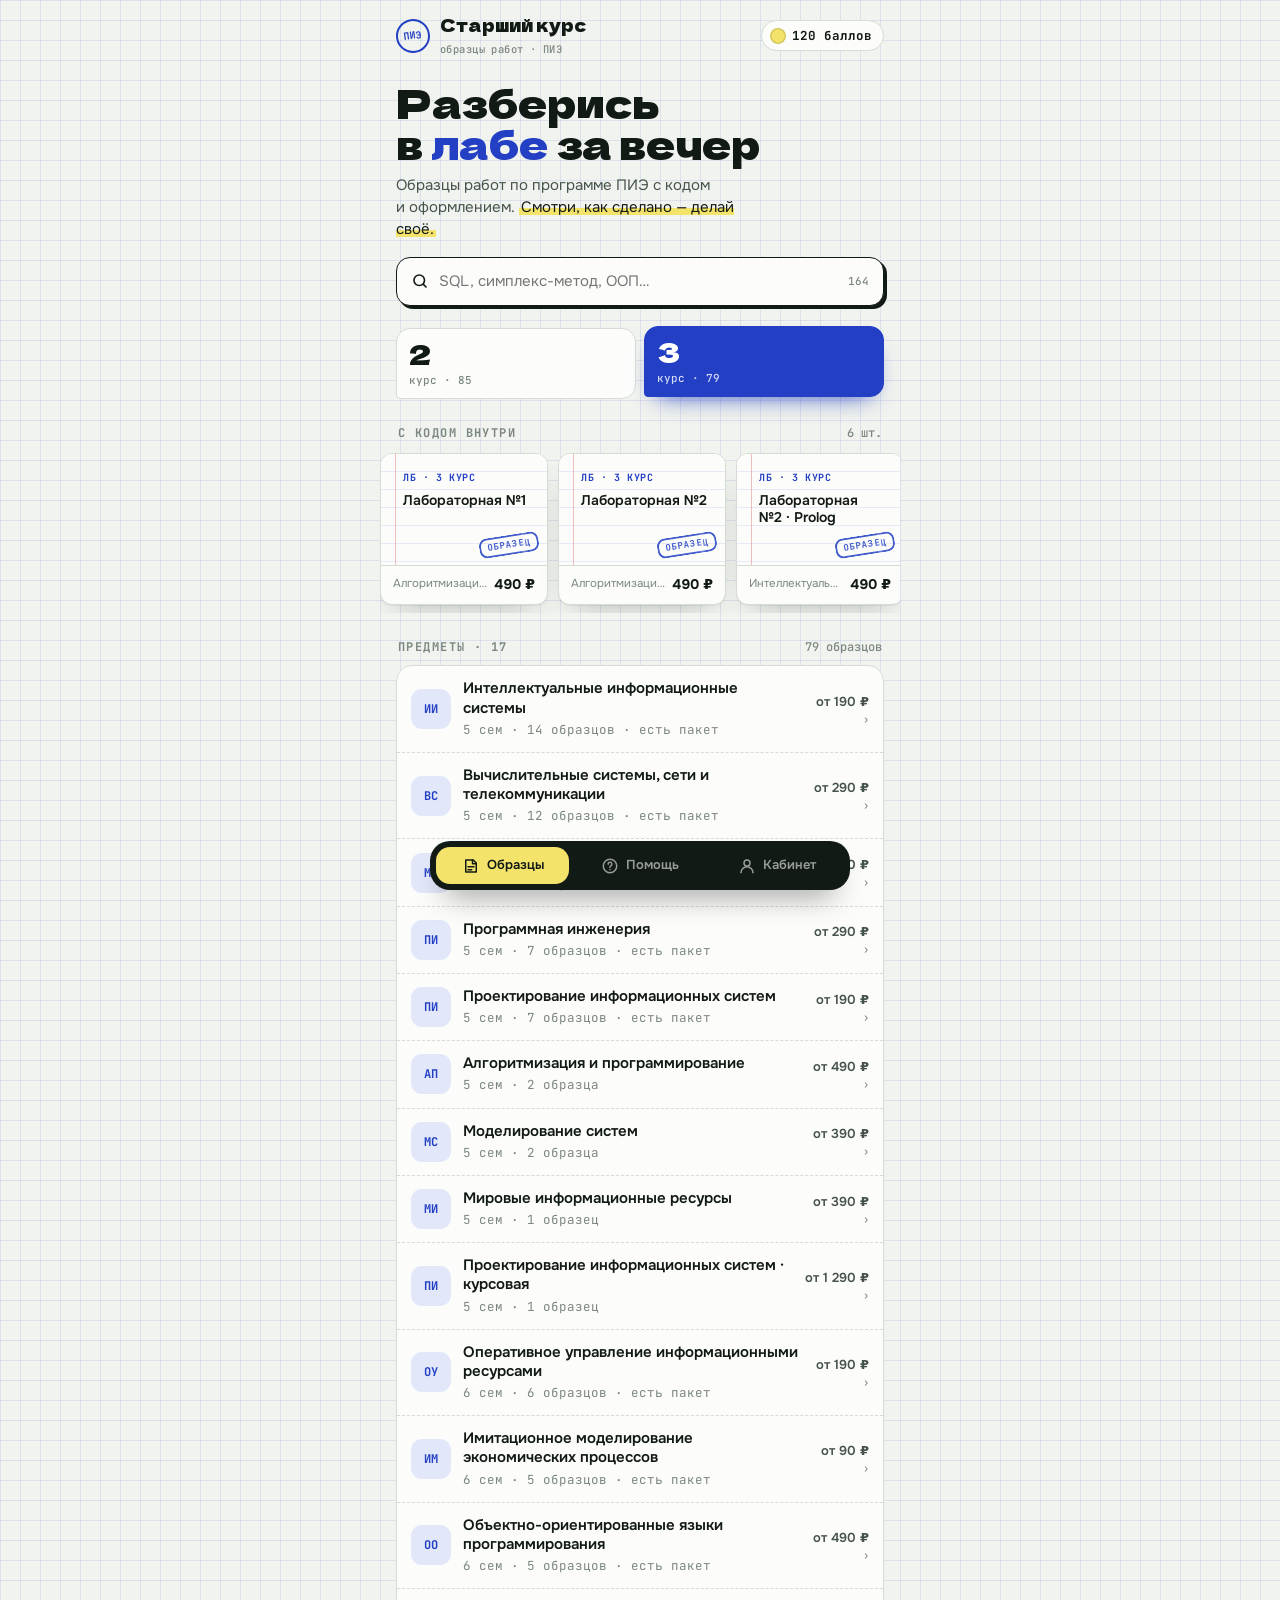
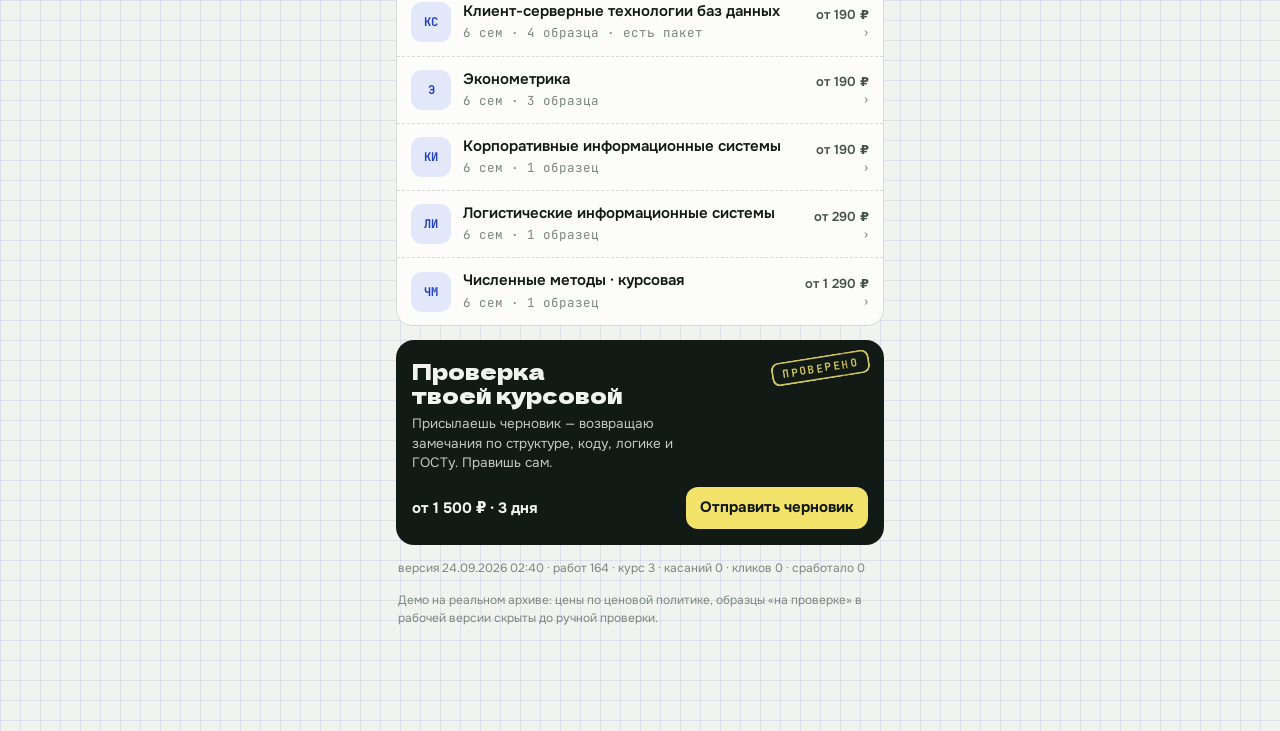
==== commit beaa4525: "Add files via upload" ====
--- a/index.html
+++ b/index.html
@@ -310,7 +310,8 @@
 if (tg) { tg.ready(); tg.expand(); }
 const tgUser = tg && tg.initDataUnsafe && tg.initDataUnsafe.user;
 const BOT = 'starshiy_kurs_bot';
-const LIVE = !!(tg && tg.initData);           // открыт внутри Telegram
+const LIVE = !!(tg && (tg.initData || (tg.initDataUnsafe && tg.initDataUnsafe.user)));           // открыт внутри Telegram
+function copyText(t){ try { navigator.clipboard && navigator.clipboard.writeText(t); } catch (e) {} }
 function toBot(param){ const u='https://t.me/'+BOT+'?start='+param; if (LIVE){ tg.openTelegramLink(u); setTimeout(()=>tg.close(),300); } else toast('В Telegram здесь откроется бот: '+param); }
 
 /* ---------- названия (в рабочей версии — из админки) ---------- */
@@ -352,7 +353,7 @@
 const plural = (n,a,b,c) => { const m=n%10, h=n%100; return (m===1&&h!==11)?a:(m>=2&&m<=4&&(h<10||h>=20))?b:c; };
 const initials = s => s.replace(/[^А-ЯЁA-Zа-яё ]/g,' ').split(' ').filter(w=>w.length>2).slice(0,2).map(w=>w[0].toUpperCase()).join('') || s.slice(0,2).toUpperCase();
 
-const BUILD = '24.09.2026 02:27';
+const BUILD = '24.09.2026 02:40';
 function showErr(msg){
   let el = document.getElementById('errbar');
   if (!el){ el = document.createElement('div'); el.id='errbar';
@@ -646,16 +647,19 @@
   if (d.topic){ S.topic=d.topic; render(); return; }
   if (d.help){ S.tab='support'; S.topic='dl'; S.order=d.help; render(); scrollTo(0,0); return; }
   if (d.ask){ if (LIVE) { toBot('ask_' + d.ask); return; } closeSheet(); S.tab='support'; S.topic='q'; S.subject=null; render(); scrollTo(0,0); return; }
-  if (t.id==='s-send' && LIVE){
+  if (t.id==='s-send'){
     const m=document.getElementById('s-msg');
-    if (!m || !m.value.trim()){ if(m) m.focus(); toast('Опишите вопрос парой слов'); return; }
-    const payload = JSON.stringify({t:'help', topic:(S.topic||'work'), text:m.value.trim().slice(0,1500)});
-    try { tg.sendData(payload); }                       // уходит боту, приложение закрывается само
-    catch (err) { toBot('help'); }
-    return; }
-  if (t.id==='s-send'){ const m=document.getElementById('s-msg'); if (!m.value.trim()){ m.focus(); toast('Напишите пару слов о проблеме'); return; }
-    // рабочая версия: POST /api/support {topic, order_id, text} → бот пересылает в чат поддержки
-    const tp=TOPICS.find(x=>x.k===S.topic); S.tickets.unshift({n:1040+S.tickets.length+1, l:tp.l}); S.topic=null; S.order=''; render(); toast(tg ? 'Отправлено в поддержку' : 'Демо: в рабочей версии обращение уйдёт в бот поддержки'); return; }
+    if (!m || !m.value.trim()){ if (m) m.focus(); toast('Опишите вопрос парой слов'); return; }
+    const topic = S.topic || 'work';
+    const text = m.value.trim().slice(0,1500);
+    if (tg && typeof tg.sendData === 'function' && LIVE){
+      try { tg.sendData(JSON.stringify({t:'help', topic:topic, text:text})); return; }   // уходит боту, окно закроется само
+      catch (err) { copyText(text); toBot('help'); return; }                             // не дал — открываем чат, текст в буфере
+    }
+    if (tg){ copyText(text); toast('Текст скопирован — вставьте его в чат'); toBot('help'); return; }
+    const tp = TOPICS.find(x=>x.k===topic) || {l:'Обращение'};
+    S.tickets.unshift({n:1040+S.tickets.length+1, l:tp.l}); S.topic=null; S.order=''; m.value='';
+    render(); toast('Демо: в рабочей версии обращение уйдёт в бот'); return; }
   if (d.tg!==undefined){ if (LIVE) { toBot('help'); } else { toast('В рабочей версии откроется чат с ботом'); } return; }
   if (d.dl){ toast(tg ? 'Ссылка на скачивание отправлена в бот' : 'Демо: в рабочей версии ссылка на файл придёт в бот'); return; }
   if (d.send){
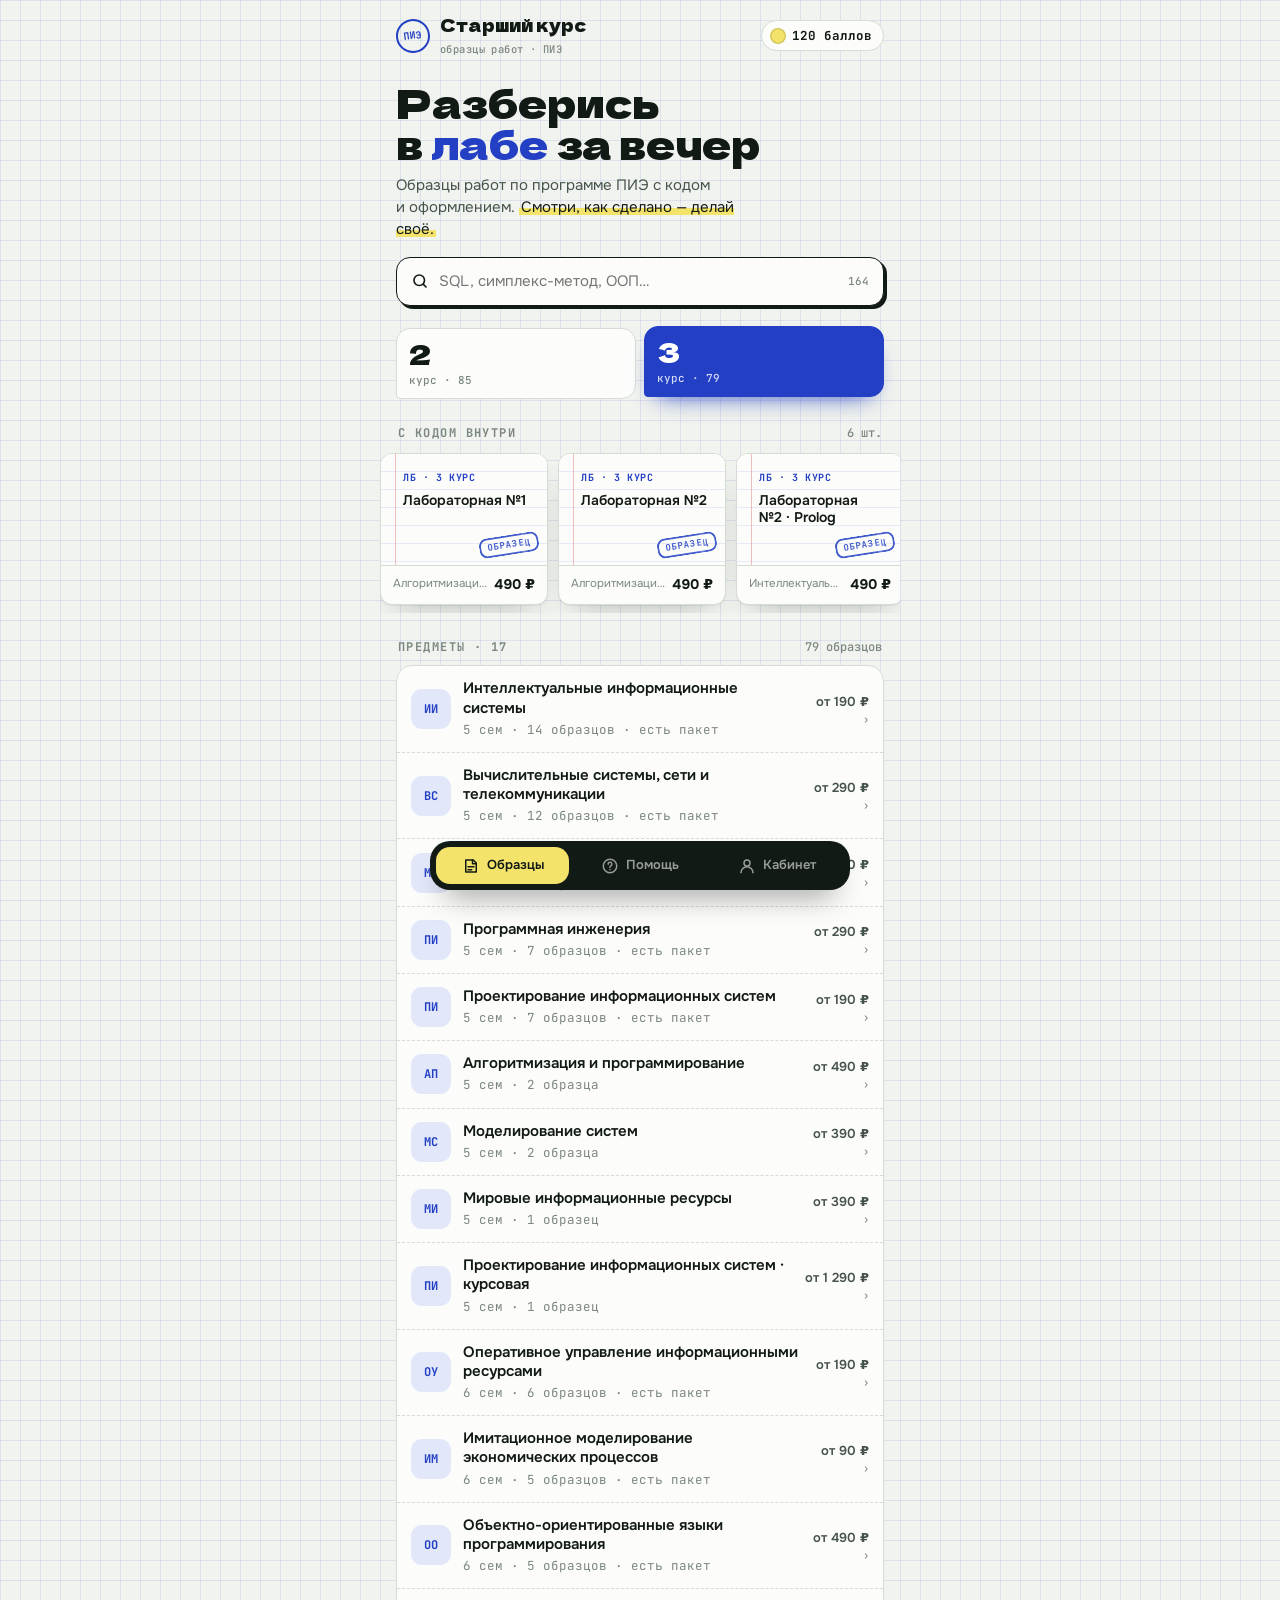
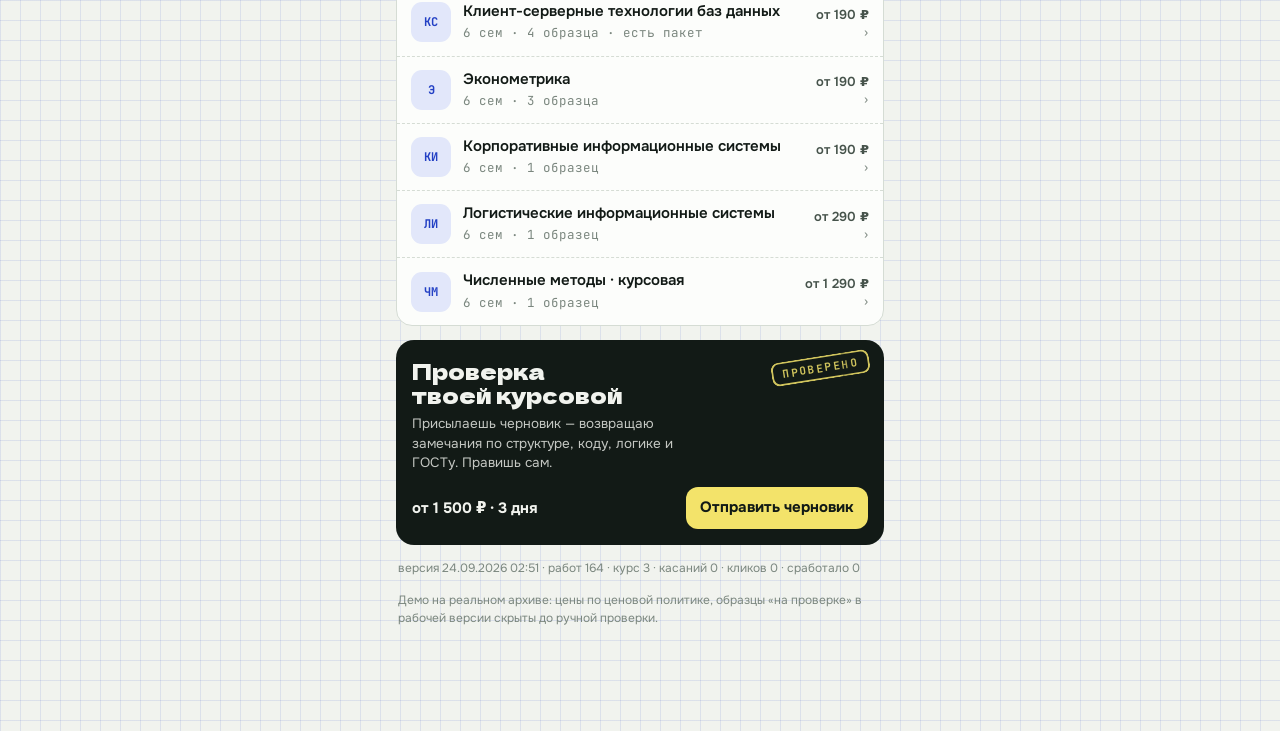
==== commit 5c1d8ea4: "Add files via upload" ====
--- a/index.html
+++ b/index.html
@@ -310,9 +310,14 @@
 if (tg) { tg.ready(); tg.expand(); }
 const tgUser = tg && tg.initDataUnsafe && tg.initDataUnsafe.user;
 const BOT = 'starshiy_kurs_bot';
-const LIVE = !!(tg && (tg.initData || (tg.initDataUnsafe && tg.initDataUnsafe.user)));           // открыт внутри Telegram
+const LIVE = !!tg;           // открыт внутри Telegram
 function copyText(t){ try { navigator.clipboard && navigator.clipboard.writeText(t); } catch (e) {} }
-function toBot(param){ const u='https://t.me/'+BOT+'?start='+param; if (LIVE){ tg.openTelegramLink(u); setTimeout(()=>tg.close(),300); } else toast('В Telegram здесь откроется бот: '+param); }
+function toBot(param){
+  const u='https://t.me/'+BOT+'?start='+param;
+  if (tg && tg.openTelegramLink){ tg.openTelegramLink(u); setTimeout(()=>{ try{tg.close();}catch(e){} },300); return; }
+  if (tg && tg.openLink){ tg.openLink(u); return; }
+  toast('В Telegram здесь откроется бот: '+param);
+}
 
 /* ---------- названия (в рабочей версии — из админки) ---------- */
 function niceTitle(t0){
@@ -353,7 +358,7 @@
 const plural = (n,a,b,c) => { const m=n%10, h=n%100; return (m===1&&h!==11)?a:(m>=2&&m<=4&&(h<10||h>=20))?b:c; };
 const initials = s => s.replace(/[^А-ЯЁA-Zа-яё ]/g,' ').split(' ').filter(w=>w.length>2).slice(0,2).map(w=>w[0].toUpperCase()).join('') || s.slice(0,2).toUpperCase();
 
-const BUILD = '24.09.2026 02:40';
+const BUILD = '24.09.2026 02:51';
 function showErr(msg){
   let el = document.getElementById('errbar');
   if (!el){ el = document.createElement('div'); el.id='errbar';
@@ -506,7 +511,8 @@
     </ul>
     <div class="redline">3.2. Таблица «Заказы» связана с «Клиентами» <s>связью многие-ко-многим</s>
       <span class="cm">✎ Проверьте: у заказа один клиент — это связь «один-ко-многим». Поправьте ER-диаграмму на рис. 5.</span></div>
-    <div class="card" style="margin-top:14px">
+    ${LIVE ? `<button class="btn" data-bot="review">Отправить черновик в бот</button>
+    <p class="note" style="text-align:center">Черновик, оплата и замечания — в чате с ботом: там можно приложить файл.</p>` : `    <div class="card" style="margin-top:14px">
       <div class="field"><label>Объём работы</label><div class="vol" role="group">${Object.entries(RV_VOL).map(([k,o])=>`<button class="opt" data-vol="${k}" aria-pressed="${v.vol===k}"><b>${o.l}</b><strong>${fmt(o.p)}</strong><small>${o.d}</small></button>`).join('')}</div></div>
       <div class="field"><label>На что смотреть</label><div class="focus">${Object.entries(RV_FOCUS).map(([k,l])=>`<label for="f-${k}"><input type="checkbox" id="f-${k}" data-focus="${k}" ${v.focus.includes(k)?'checked':''}>${l}</label>`).join('')}</div></div>
       <div class="field"><label for="rv-subj">Предмет и тема</label><textarea id="rv-subj" style="min-height:64px" placeholder="Например: Базы данных — ИС учёта заказов автосервиса"></textarea></div>
@@ -515,7 +521,7 @@
       <div class="total"><span>${RV_VOL[v.vol].l}${v.urgent?'<br>срочно':''}</span><strong>${fmt(sum)}</strong></div>
       <label class="check" for="rv-ok"><input type="checkbox" id="rv-ok"><span>Понимаю: проверка — это замечания, текст и код я исправляю сам. Работа не дописывается и не переписывается.</span></label>
       <button class="btn" id="rv-go">Оплатить ${fmt(sum)} по СБП</button>
-    </div>
+    </div>`}
     <p class="note">Черновик хранится 30 дней после проверки и затем удаляется. Не передаётся третьим лицам и не попадает в каталог образцов.</p>`;
 }
 const SUPPORT_USERNAME = 'starshiy_kurs_help'; // заменить на аккаунт поддержки
@@ -652,11 +658,11 @@
     if (!m || !m.value.trim()){ if (m) m.focus(); toast('Опишите вопрос парой слов'); return; }
     const topic = S.topic || 'work';
     const text = m.value.trim().slice(0,1500);
-    if (tg && typeof tg.sendData === 'function' && LIVE){
+    if (tg && typeof tg.sendData === 'function'){
       try { tg.sendData(JSON.stringify({t:'help', topic:topic, text:text})); return; }   // уходит боту, окно закроется само
-      catch (err) { copyText(text); toBot('help'); return; }                             // не дал — открываем чат, текст в буфере
+      catch (err) { copyText(text); toast('Открываю чат, текст скопирован'); toBot('help'); return; }
     }
-    if (tg){ copyText(text); toast('Текст скопирован — вставьте его в чат'); toBot('help'); return; }
+    if (tg){ copyText(text); toast('Открываю чат, текст скопирован'); toBot('help'); return; }
     const tp = TOPICS.find(x=>x.k===topic) || {l:'Обращение'};
     S.tickets.unshift({n:1040+S.tickets.length+1, l:tp.l}); S.topic=null; S.order=''; m.value='';
     render(); toast('Демо: в рабочей версии обращение уйдёт в бот'); return; }
@@ -664,9 +670,11 @@
   if (d.dl){ toast(tg ? 'Ссылка на скачивание отправлена в бот' : 'Демо: в рабочей версии ссылка на файл придёт в бот'); return; }
   if (d.send){
     const [kind, id] = d.send.split(':');
-    try { tg.sendData(JSON.stringify({t:kind, id:+id})); }
-    catch (err) { toBot(kind + '_' + id); }
-    return; }
+    if (tg && typeof tg.sendData === 'function'){
+      try { tg.sendData(JSON.stringify({t:kind, id:+id})); return; }
+      catch (err) {}
+    }
+    toBot(kind + '_' + id); return; }
   if (d.doc!==undefined){ e.preventDefault(); openDoc(d.doc||'offer'); return; }
 }
 const TAPS = {touch:0, click:0, act:0};
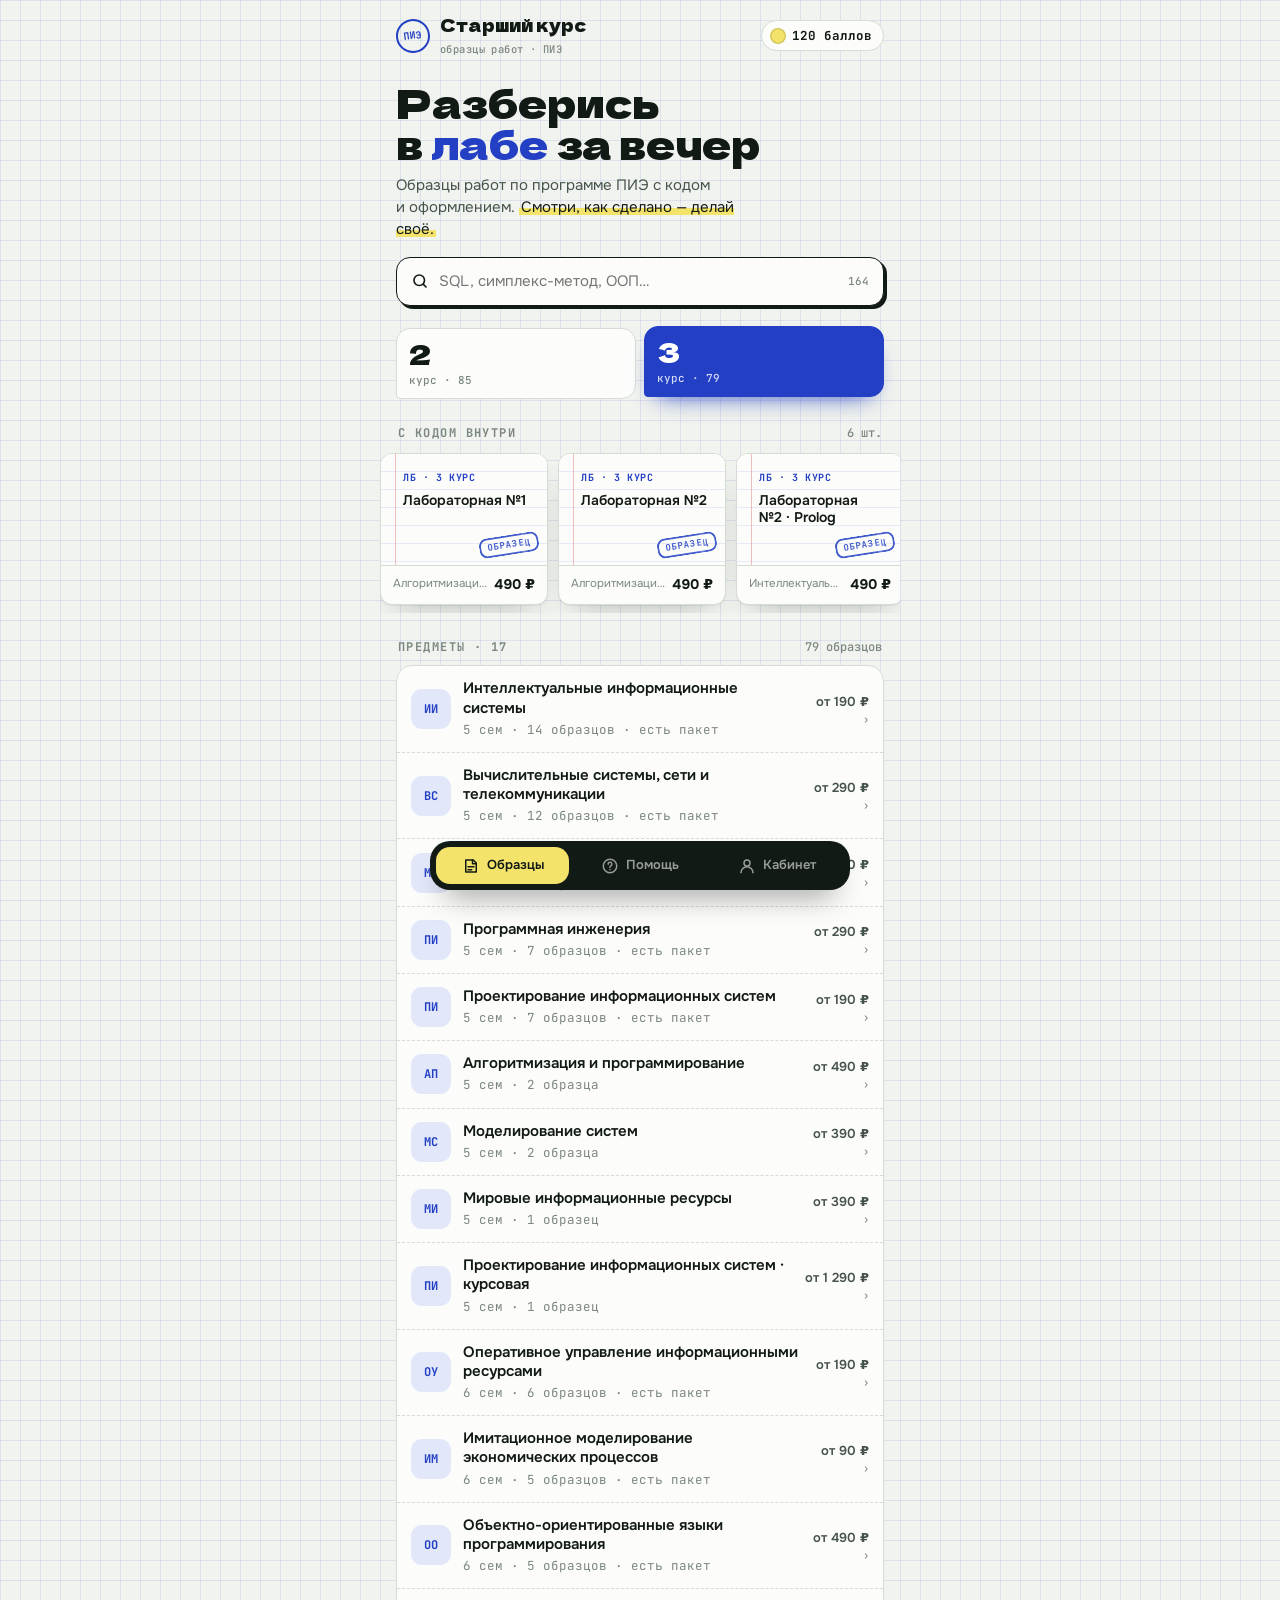
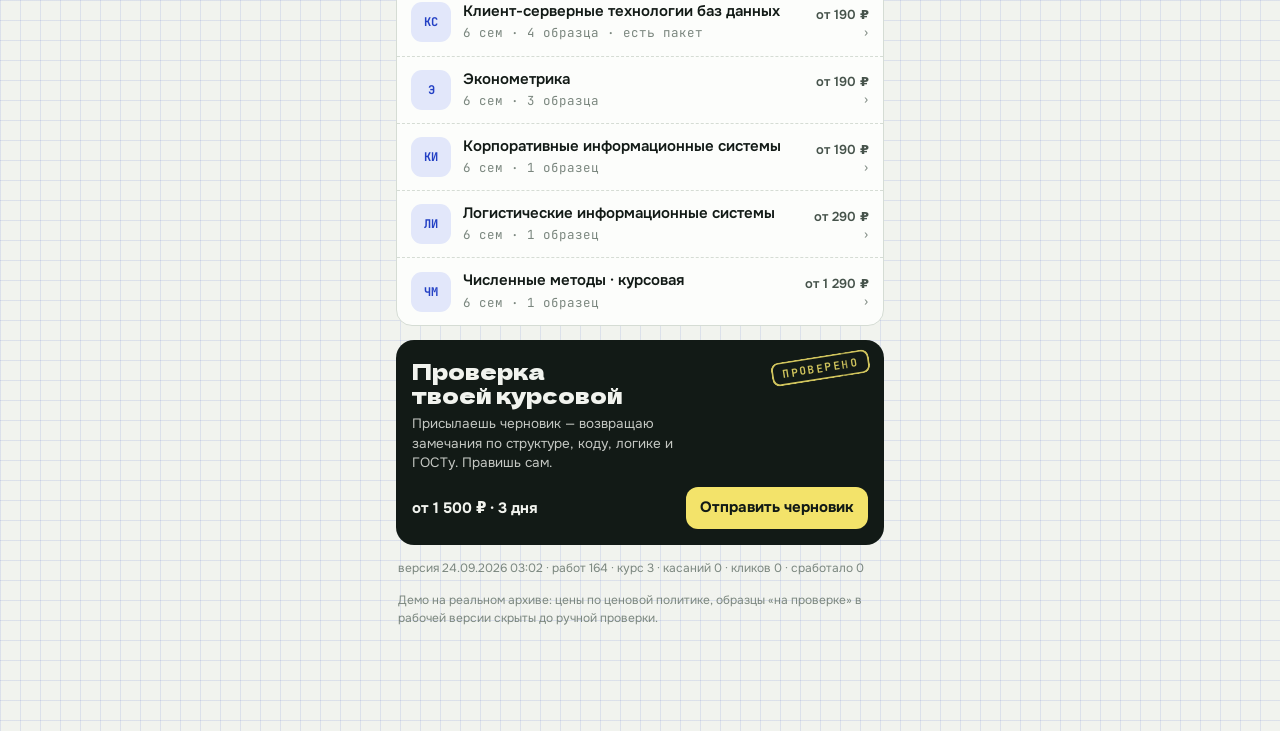
==== commit b65ed777: "Add files via upload" ====
--- a/index.html
+++ b/index.html
@@ -311,6 +311,19 @@
 const tgUser = tg && tg.initDataUnsafe && tg.initDataUnsafe.user;
 const BOT = 'starshiy_kurs_bot';
 const LIVE = !!tg;           // открыт внутри Telegram
+function sendToBot(payload, fallback, onFail){
+  // Telegram разрешает sendData только из нижней кнопки; в остальных случаях он молча ничего не делает,
+  // поэтому подстраховываемся: если через 700 мс приложение всё ещё открыто — уходим в чат.
+  let tried = false;
+  if (tg && typeof tg.sendData === 'function'){
+    try { tg.sendData(JSON.stringify(payload)); tried = true; } catch (err) { tried = false; }
+  }
+  setTimeout(() => {
+    if (document.hidden) return;          // приложение закрылось — значит, сообщение ушло
+    if (onFail) onFail();
+    toBot(fallback);
+  }, tried ? 700 : 0);
+}
 function copyText(t){ try { navigator.clipboard && navigator.clipboard.writeText(t); } catch (e) {} }
 function toBot(param){
   const u='https://t.me/'+BOT+'?start='+param;
@@ -358,7 +371,7 @@
 const plural = (n,a,b,c) => { const m=n%10, h=n%100; return (m===1&&h!==11)?a:(m>=2&&m<=4&&(h<10||h>=20))?b:c; };
 const initials = s => s.replace(/[^А-ЯЁA-Zа-яё ]/g,' ').split(' ').filter(w=>w.length>2).slice(0,2).map(w=>w[0].toUpperCase()).join('') || s.slice(0,2).toUpperCase();
 
-const BUILD = '24.09.2026 02:51';
+const BUILD = '24.09.2026 03:02';
 function showErr(msg){
   let el = document.getElementById('errbar');
   if (!el){ el = document.createElement('div'); el.id='errbar';
@@ -658,11 +671,9 @@
     if (!m || !m.value.trim()){ if (m) m.focus(); toast('Опишите вопрос парой слов'); return; }
     const topic = S.topic || 'work';
     const text = m.value.trim().slice(0,1500);
-    if (tg && typeof tg.sendData === 'function'){
-      try { tg.sendData(JSON.stringify({t:'help', topic:topic, text:text})); return; }   // уходит боту, окно закроется само
-      catch (err) { copyText(text); toast('Открываю чат, текст скопирован'); toBot('help'); return; }
-    }
-    if (tg){ copyText(text); toast('Открываю чат, текст скопирован'); toBot('help'); return; }
+    if (tg){
+      sendToBot({t:'help', topic:topic, text:text}, 'help', () => { copyText(text); toast('Открываю чат, текст скопирован'); });
+      return; }
     const tp = TOPICS.find(x=>x.k===topic) || {l:'Обращение'};
     S.tickets.unshift({n:1040+S.tickets.length+1, l:tp.l}); S.topic=null; S.order=''; m.value='';
     render(); toast('Демо: в рабочей версии обращение уйдёт в бот'); return; }
@@ -670,11 +681,8 @@
   if (d.dl){ toast(tg ? 'Ссылка на скачивание отправлена в бот' : 'Демо: в рабочей версии ссылка на файл придёт в бот'); return; }
   if (d.send){
     const [kind, id] = d.send.split(':');
-    if (tg && typeof tg.sendData === 'function'){
-      try { tg.sendData(JSON.stringify({t:kind, id:+id})); return; }
-      catch (err) {}
-    }
-    toBot(kind + '_' + id); return; }
+    sendToBot({t:kind, id:+id}, kind + '_' + id);
+    return; }
   if (d.doc!==undefined){ e.preventDefault(); openDoc(d.doc||'offer'); return; }
 }
 const TAPS = {touch:0, click:0, act:0};
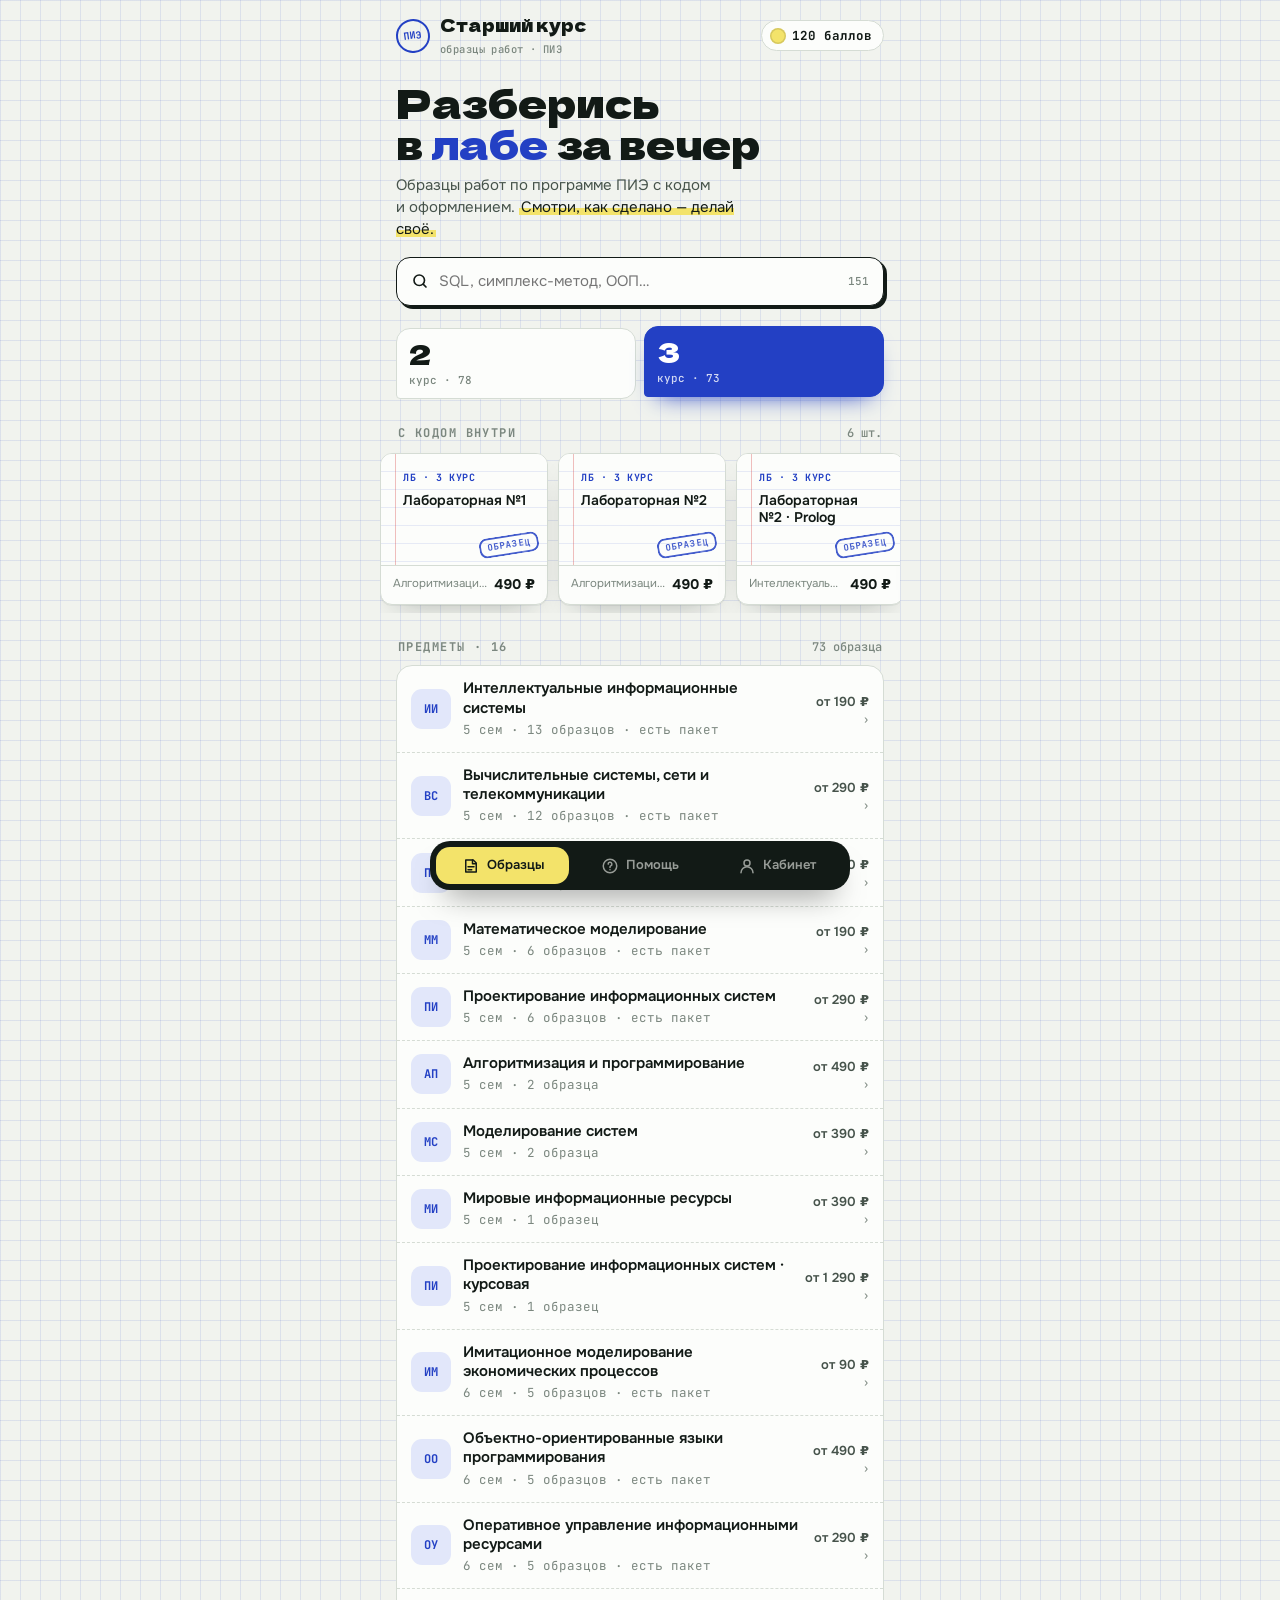
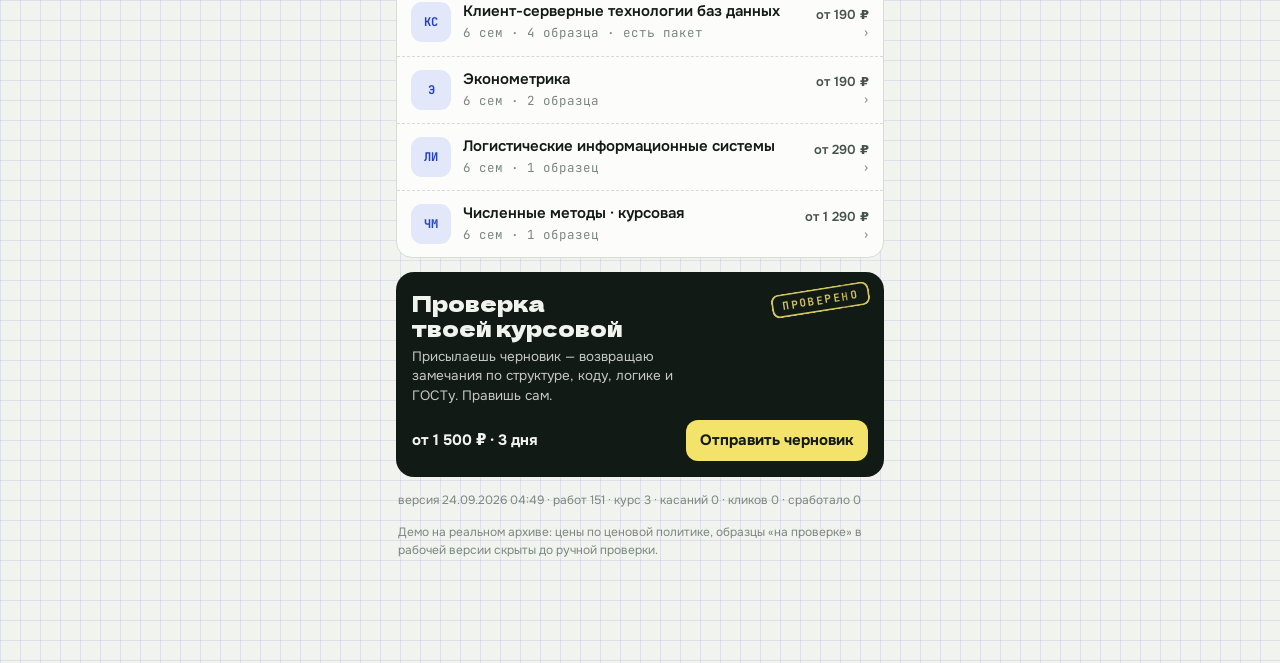
==== commit 5acb466e: "Add files via upload" ====
--- a/index.html
+++ b/index.html
@@ -305,7 +305,7 @@
 <div id="layer"></div>
 
 <script>
-const RAW = [{"id":1,"c":2,"s":"4","subj":"Алгоритмизация и программирование","t":"Лабораторная №1","type":"Лабораторная","files":3,"docs":2,"code":1,"img":0,"ext":["docx","pst"],"st":"Готово","p":490},{"id":2,"c":2,"s":"4","subj":"Алгоритмизация и программирование","t":"Лабораторная №2","type":"Лабораторная","files":4,"docs":2,"code":2,"img":0,"ext":["py","docx","xlsx"],"st":"Готово","p":490},{"id":3,"c":2,"s":"4","subj":"Алгоритмизация и программирование","t":"Лабораторная №3","type":"Лабораторная","files":5,"docs":1,"code":3,"img":0,"ext":["py","txt","docx"],"st":"Готово","p":490},{"id":4,"c":2,"s":"4","subj":"Алгоритмизация и программирование","t":"Лабораторная №4","type":"Лабораторная","files":6,"docs":2,"code":4,"img":0,"ext":["py","docx"],"st":"Готово","p":490},{"id":5,"c":2,"s":"4","subj":"Алгоритмизация и программирование","t":"Лабораторная №5","type":"Лабораторная","files":6,"docs":2,"code":3,"img":0,"ext":["py","docx","txt"],"st":"Готово","p":490},{"id":6,"c":2,"s":"4","subj":"Алгоритмизация и программирование","t":"Лабораторная №6","type":"Лабораторная","files":4,"docs":2,"code":2,"img":0,"ext":["docx","py"],"st":"Готово","p":490},{"id":7,"c":2,"s":"4","subj":"Алгоритмизация и программирование","t":"Лабораторная №7","type":"Лабораторная","files":9,"docs":6,"code":3,"img":0,"ext":["docx","py"],"st":"Готово","p":490},{"id":8,"c":2,"s":"4","subj":"Алгоритмизация и программирование","t":"Лабораторная №8","type":"Лабораторная","files":6,"docs":2,"code":0,"img":0,"ext":["png","docx"],"st":"Готово","p":390},{"id":9,"c":2,"s":"3","subj":"Базы данных","t":"БД «Туризм» в Access · готово для лаб №1–5","type":"Материалы","files":7,"docs":4,"code":2,"img":0,"ext":["xlsx","docx","accdb","txt"],"st":"Готово","p":990},{"id":10,"c":2,"s":"4","subj":"Базы данных · курсовая","t":"Курсовая работа","type":"Курсовая","files":2,"docs":2,"code":0,"img":0,"ext":["docx"],"st":"Готово","p":1290},{"id":11,"c":2,"s":"4","subj":"Информационная безопасность","t":"Лабораторная №1","type":"Лабораторная","files":1,"docs":1,"code":0,"img":0,"ext":["docx"],"st":"Готово","p":390},{"id":12,"c":2,"s":"4","subj":"Информационная безопасность","t":"Лабораторная №2","type":"Лабораторная","files":6,"docs":6,"code":0,"img":0,"ext":["docx","xlsx"],"st":"Готово","p":390},{"id":13,"c":2,"s":"4","subj":"Информационная безопасность","t":"Практическая №1","type":"Практическая","files":1,"docs":1,"code":0,"img":0,"ext":["docx"],"st":"Готово","p":290},{"id":14,"c":2,"s":"4","subj":"Информационная безопасность","t":"Практическая №2","type":"Практическая","files":2,"docs":2,"code":0,"img":0,"ext":["docx"],"st":"Готово","p":290},{"id":15,"c":2,"s":"3","subj":"Информационные системы и технологии","t":"Лабораторная №1","type":"Лабораторная","files":10,"docs":10,"code":0,"img":0,"ext":["docx"],"st":"Готово","p":390},{"id":16,"c":2,"s":"3","subj":"Информационные системы и технологии","t":"Лабораторная №2 (2 варианта)","type":"Лабораторная","files":2,"docs":2,"code":0,"img":0,"ext":["docx"],"st":"Готово","p":490},{"id":17,"c":2,"s":"3","subj":"Информационные системы и технологии","t":"Лабораторная №3","type":"Лабораторная","files":1,"docs":1,"code":0,"img":0,"ext":["xlsx"],"st":"Готово","p":390},{"id":18,"c":2,"s":"3","subj":"Информационные системы и технологии","t":"Лабораторная №4","type":"Лабораторная","files":7,"docs":0,"code":5,"img":0,"ext":["html","txt","jpg"],"st":"Готово","p":490},{"id":19,"c":2,"s":"3","subj":"Информационные системы и технологии","t":"Лабораторная №5","type":"Лабораторная","files":2,"docs":2,"code":0,"img":0,"ext":["xlsx"],"st":"Готово","p":390},{"id":20,"c":2,"s":"3","subj":"Информационные системы и технологии","t":"Конспекты и материалы","type":"Материалы","files":6,"docs":6,"code":0,"img":0,"ext":["docx","pptx"],"st":"Готово","p":190},{"id":21,"c":2,"s":"4","subj":"Исследование операций и методы оптимизации","t":"Лабораторная №1","type":"Лабораторная","files":2,"docs":2,"code":0,"img":0,"ext":["xlsx","docx"],"st":"Готово","p":390},{"id":22,"c":2,"s":"4","subj":"Исследование операций и методы оптимизации","t":"Конспекты и материалы","type":"Материалы","files":4,"docs":4,"code":0,"img":0,"ext":["xlsx"],"st":"Готово","p":190},{"id":23,"c":2,"s":"4","subj":"Менеджмент","t":"Все работы за семестр","type":"Материалы","files":9,"docs":8,"code":0,"img":0,"ext":["docx","txt"],"st":"Готово","p":690},{"id":24,"c":2,"s":"3","subj":"Модели данных","t":"Конспекты и материалы","type":"Материалы","files":1,"docs":1,"code":0,"img":0,"ext":["pptx"],"st":"Готово","p":190},{"id":25,"c":2,"s":"3","subj":"Модели данных · курсовая","t":"Курсовая работа","type":"Курсовая","files":10,"docs":5,"code":3,"img":0,"ext":["docx","erwin","gif","bp1"],"st":"Готово","p":1290},{"id":26,"c":2,"s":"3","subj":"Операционные системы","t":"Лабораторная №4","type":"Лабораторная","files":1,"docs":1,"code":0,"img":0,"ext":["docx"],"st":"Готово","p":390},{"id":27,"c":2,"s":"3","subj":"Операционные системы","t":"Лабораторная №5","type":"Лабораторная","files":1,"docs":1,"code":0,"img":0,"ext":["docx"],"st":"Готово","p":390},{"id":28,"c":2,"s":"3","subj":"Операционные системы","t":"Лабораторная №6","type":"Лабораторная","files":1,"docs":1,"code":0,"img":0,"ext":["docx"],"st":"Готово","p":390},{"id":29,"c":2,"s":"3","subj":"Операционные системы","t":"Лабораторная №7","type":"Лабораторная","files":1,"docs":1,"code":0,"img":0,"ext":["docx"],"st":"Готово","p":390},{"id":30,"c":2,"s":"4","subj":"Проектирование информационных систем","t":"Лабораторная №1","type":"Лабораторная","files":3,"docs":2,"code":0,"img":0,"ext":["docx","txt"],"st":"Готово","p":390},{"id":31,"c":2,"s":"4","subj":"Проектирование информационных систем","t":"Практическая №1","type":"Практическая","files":3,"docs":3,"code":0,"img":0,"ext":["pptx"],"st":"Готово","p":290},{"id":32,"c":2,"s":"4","subj":"Проектирование информационных систем","t":"Бизнес-процессы и нотации IDEF · презентация","type":"Материалы","files":2,"docs":1,"code":0,"img":0,"ext":["pptx"],"st":"Готово","p":390},{"id":33,"c":2,"s":"3","subj":"Реинжиниринг бизнес-процессов","t":"Лабораторная №1 (2 варианта)","type":"Лабораторная","files":3,"docs":1,"code":2,"img":0,"ext":["bp1","docx"],"st":"Готово","p":590},{"id":34,"c":2,"s":"3","subj":"Реинжиниринг бизнес-процессов","t":"Лабораторная №2","type":"Лабораторная","files":2,"docs":1,"code":1,"img":0,"ext":["bp1","docx"],"st":"Готово","p":490},{"id":35,"c":2,"s":"3","subj":"Реинжиниринг бизнес-процессов","t":"Лабораторная №3","type":"Лабораторная","files":2,"docs":1,"code":1,"img":0,"ext":["bp1","docx"],"st":"Готово","p":490},{"id":36,"c":2,"s":"3","subj":"Реинжиниринг бизнес-процессов","t":"Лабораторная №4","type":"Лабораторная","files":1,"docs":1,"code":0,"img":0,"ext":["docx"],"st":"Готово","p":390},{"id":37,"c":2,"s":"3","subj":"Реинжиниринг бизнес-процессов","t":"Лабораторная №5","type":"Лабораторная","files":3,"docs":1,"code":1,"img":0,"ext":["bp1","png","docx"],"st":"Готово","p":490},{"id":38,"c":2,"s":"3","subj":"Реинжиниринг бизнес-процессов","t":"Лабораторная №6","type":"Лабораторная","files":2,"docs":1,"code":1,"img":0,"ext":["bp1","docx"],"st":"Готово","p":490},{"id":39,"c":2,"s":"3","subj":"Реинжиниринг бизнес-процессов","t":"Лабораторная №7","type":"Лабораторная","files":2,"docs":1,"code":1,"img":0,"ext":["bp1","docx"],"st":"Готово","p":490},{"id":40,"c":2,"s":"3","subj":"Реинжиниринг бизнес-процессов","t":"Лабораторная №8","type":"Лабораторная","files":2,"docs":1,"code":1,"img":0,"ext":["bp1","docx"],"st":"Готово","p":490},{"id":41,"c":2,"s":"3","subj":"Реинжиниринг бизнес-процессов","t":"Лабораторная №9","type":"Лабораторная","files":2,"docs":1,"code":1,"img":0,"ext":["bp1","docx"],"st":"Готово","p":490},{"id":42,"c":2,"s":"3","subj":"Реинжиниринг бизнес-процессов","t":"Лабораторная №10 (2 варианта)","type":"Лабораторная","files":4,"docs":2,"code":2,"img":0,"ext":["bp1","docx"],"st":"Готово","p":590},{"id":43,"c":2,"s":"3","subj":"Реинжиниринг бизнес-процессов","t":"Лабораторная №11 (2 варианта)","type":"Лабораторная","files":5,"docs":2,"code":3,"img":0,"ext":["bp1","docx"],"st":"Готово","p":590},{"id":44,"c":2,"s":"3","subj":"Реинжиниринг бизнес-процессов","t":"Лабораторная №12 (2 варианта)","type":"Лабораторная","files":4,"docs":2,"code":2,"img":0,"ext":["bp1","docx"],"st":"Готово","p":590},{"id":45,"c":2,"s":"3","subj":"Реинжиниринг бизнес-процессов","t":"Лабораторная №13 (2 варианта)","type":"Лабораторная","files":4,"docs":2,"code":2,"img":0,"ext":["bp1","docx"],"st":"Готово","p":590},{"id":46,"c":2,"s":"3","subj":"Реинжиниринг бизнес-процессов","t":"Лабораторная №14 (2 варианта)","type":"Лабораторная","files":4,"docs":2,"code":2,"img":0,"ext":["bp1","docx"],"st":"Готово","p":590},{"id":47,"c":2,"s":"3","subj":"Реинжиниринг бизнес-процессов","t":"Лабораторная №15 (2 варианта)","type":"Лабораторная","files":3,"docs":2,"code":1,"img":0,"ext":["bp1","docx"],"st":"Готово","p":590},{"id":48,"c":2,"s":"3","subj":"Реинжиниринг бизнес-процессов","t":"Лабораторная №16 (2 варианта)","type":"Лабораторная","files":3,"docs":2,"code":1,"img":0,"ext":["bp1","docx"],"st":"Готово","p":590},{"id":49,"c":2,"s":"3","subj":"Реинжиниринг бизнес-процессов","t":"Материалы курса: модели BPwin (IBO Credit Corporation и др.)","type":"Материалы","files":11,"docs":1,"code":5,"img":0,"ext":["bp1","txt","lwd","docx"],"st":"Готово","p":390},{"id":50,"c":2,"s":"3","subj":"Структуры данных","t":"Лабораторная №1 (2 варианта)","type":"Лабораторная","files":7,"docs":3,"code":4,"img":0,"ext":["docx","pptx"],"st":"Готово","p":590},{"id":51,"c":2,"s":"3","subj":"Структуры данных","t":"Лабораторная №2 (2 варианта)","type":"Лабораторная","files":5,"docs":3,"code":2,"img":0,"ext":["docx","pptx","pas"],"st":"Готово","p":590},{"id":52,"c":2,"s":"3","subj":"Структуры данных","t":"Лабораторная №3 (2 варианта)","type":"Лабораторная","files":5,"docs":4,"code":1,"img":0,"ext":["docx","pas","pptx"],"st":"Готово","p":590},{"id":53,"c":2,"s":"3","subj":"Структуры данных","t":"Лабораторная №4 (2 варианта)","type":"Лабораторная","files":4,"docs":3,"code":1,"img":0,"ext":["docx","pas","pptx"],"st":"Готово","p":590},{"id":54,"c":2,"s":"3","subj":"Структуры данных","t":"Лабораторная №5","type":"Лабораторная","files":1,"docs":1,"code":0,"img":0,"ext":["docx"],"st":"Готово","p":390},{"id":55,"c":2,"s":"3","subj":"Структуры данных","t":"Лабораторная №6 (2 варианта)","type":"Лабораторная","files":5,"docs":4,"code":1,"img":0,"ext":["pptx","docx","pas"],"st":"Готово","p":590},{"id":56,"c":2,"s":"3","subj":"Структуры данных","t":"Лабораторная №8","type":"Лабораторная","files":3,"docs":2,"code":1,"img":0,"ext":["docx","pas","pptx"],"st":"Готово","p":490},{"id":57,"c":2,"s":"3","subj":"Структуры данных","t":"Лабораторная №9","type":"Лабораторная","files":3,"docs":2,"code":1,"img":0,"ext":["docx","pas","pptx"],"st":"Готово","p":490},{"id":58,"c":2,"s":"3","subj":"Структуры данных","t":"Практическая №2","type":"Практическая","files":7,"docs":7,"code":0,"img":0,"ext":["docx"],"st":"Готово","p":290},{"id":59,"c":2,"s":"3","subj":"Структуры данных","t":"Практическая №4","type":"Практическая","files":2,"docs":2,"code":0,"img":0,"ext":["docx"],"st":"Готово","p":290},{"id":60,"c":2,"s":"3","subj":"Структуры данных","t":"Практическая №5","type":"Практическая","files":5,"docs":1,"code":4,"img":0,"ext":["pas","docx"],"st":"Готово","p":290},{"id":61,"c":2,"s":"3","subj":"Структуры данных","t":"Конспекты и материалы","type":"Материалы","files":1,"docs":1,"code":0,"img":0,"ext":["docx"],"st":"Готово","p":190},{"id":62,"c":2,"s":"3","subj":"Теория вероятностей и математическая статистика","t":"Лабораторная №4","type":"Лабораторная","files":4,"docs":4,"code":0,"img":0,"ext":["xlsx","docx"],"st":"Готово","p":390},{"id":63,"c":2,"s":"3","subj":"Теория вероятностей и математическая статистика","t":"Лабораторная №5","type":"Лабораторная","files":3,"docs":3,"code":0,"img":0,"ext":["xlsx"],"st":"Готово","p":390},{"id":64,"c":2,"s":"3","subj":"Теория вероятностей и математическая статистика","t":"Лабораторная №6","type":"Лабораторная","files":1,"docs":1,"code":0,"img":0,"ext":["xlsx"],"st":"Готово","p":390},{"id":65,"c":2,"s":"3","subj":"Теория вероятностей и математическая статистика","t":"Лабораторная №7","type":"Лабораторная","files":1,"docs":1,"code":0,"img":0,"ext":["xlsx"],"st":"Готово","p":390},{"id":66,"c":2,"s":"3","subj":"Теория вероятностей и математическая статистика","t":"Статистический анализ «Мужчины и женщины» (Excel)","type":"Материалы","files":1,"docs":1,"code":0,"img":0,"ext":["xlsx"],"st":"Готово","p":490},{"id":67,"c":2,"s":"3","subj":"Теория систем и системный анализ","t":"Лабораторная №1","type":"Лабораторная","files":1,"docs":1,"code":0,"img":0,"ext":["xlsx"],"st":"Готово","p":390},{"id":68,"c":2,"s":"3","subj":"Теория систем и системный анализ","t":"Лабораторная №5","type":"Лабораторная","files":3,"docs":2,"code":1,"img":0,"ext":["xlsx","bp1"],"st":"Готово","p":490},{"id":69,"c":2,"s":"3","subj":"Теория систем и системный анализ","t":"Лабораторная №8","type":"Лабораторная","files":1,"docs":1,"code":0,"img":0,"ext":["xlsx"],"st":"Готово","p":390},{"id":70,"c":2,"s":"3","subj":"Теория систем и системный анализ","t":"Практическая №1 · Чёрный ящик","type":"Практическая","files":1,"docs":1,"code":0,"img":0,"ext":["docx"],"st":"Готово","p":290},{"id":71,"c":2,"s":"3","subj":"Теория систем и системный анализ","t":"Практическая №2","type":"Практическая","files":1,"docs":1,"code":0,"img":0,"ext":["docx"],"st":"Готово","p":290},{"id":72,"c":2,"s":"3","subj":"Теория систем и системный анализ","t":"Практическая №2 · Древо целей","type":"Практическая","files":1,"docs":1,"code":0,"img":0,"ext":["docx"],"st":"Готово","p":290},{"id":73,"c":2,"s":"3","subj":"Теория систем и системный анализ","t":"Практическая №4","type":"Практическая","files":1,"docs":1,"code":0,"img":0,"ext":["docx"],"st":"Готово","p":290},{"id":74,"c":2,"s":"3","subj":"Теория систем и системный анализ","t":"Практическая №4 · Учёт ювелирных изделий","type":"Практическая","files":1,"docs":0,"code":1,"img":0,"ext":["bp1"],"st":"Готово","p":290},{"id":75,"c":2,"s":"3","subj":"Теория систем и системный анализ","t":"Практическая №5 · МОБ-17","type":"Практическая","files":1,"docs":1,"code":0,"img":0,"ext":["xlsx"],"st":"Готово","p":290},{"id":76,"c":2,"s":"3","subj":"Теория систем и системный анализ","t":"Практическая №6 · Дисперсионный анализ","type":"Практическая","files":1,"docs":1,"code":0,"img":0,"ext":["xlsx"],"st":"Готово","p":290},{"id":77,"c":2,"s":"3","subj":"Теория систем и системный анализ","t":"Практическая №7","type":"Практическая","files":1,"docs":1,"code":0,"img":0,"ext":["xlsx"],"st":"Готово","p":290},{"id":78,"c":2,"s":"3","subj":"Теория систем и системный анализ","t":"Практическая №8 · Поиск решений","type":"Практическая","files":2,"docs":2,"code":0,"img":0,"ext":["xlsx"],"st":"Готово","p":290},{"id":79,"c":2,"s":"3","subj":"Теория систем и системный анализ","t":"Практическая №9 · Транспортная задача —","type":"Практическая","files":3,"docs":3,"code":0,"img":0,"ext":["xlsx"],"st":"Готово","p":290},{"id":80,"c":2,"s":"3","subj":"Теория систем и системный анализ","t":"Практическая №10","type":"Практическая","files":2,"docs":2,"code":0,"img":0,"ext":["xlsx"],"st":"Готово","p":290},{"id":81,"c":2,"s":"3","subj":"Теория систем и системный анализ","t":"Практическая №11","type":"Практическая","files":1,"docs":1,"code":0,"img":0,"ext":["xlsx"],"st":"Готово","p":290},{"id":82,"c":2,"s":"3","subj":"Теория систем и системный анализ","t":"Практическая №12 · Метод иерархий","type":"Практическая","files":3,"docs":3,"code":0,"img":0,"ext":["xlsx"],"st":"Готово","p":290},{"id":83,"c":2,"s":"3","subj":"Теория систем и системный анализ","t":"Конспекты и материалы","type":"Материалы","files":1,"docs":1,"code":0,"img":0,"ext":["docx"],"st":"Готово","p":190},{"id":84,"c":2,"s":"4","subj":"Экономика фирмы (предприятия)","t":"Конспекты и материалы","type":"Материалы","files":4,"docs":3,"code":0,"img":0,"ext":["docx","txt","xlsx"],"st":"Готово","p":190},{"id":85,"c":2,"s":"4","subj":"Экономика фирмы (предприятия)","t":"Пакет документов предприятия: устав, карточка, договоры, табели (2 варианта)","type":"Материалы","files":30,"docs":26,"code":0,"img":0,"ext":["docx","xlsx","png","txt"],"st":"Готово","p":590},{"id":86,"c":3,"s":"5","subj":"Алгоритмизация и программирование","t":"Лабораторная №1","type":"Лабораторная","files":12,"docs":1,"code":1,"img":0,"ext":["txt","jpg","py","docx"],"st":"Готово","p":490},{"id":87,"c":3,"s":"5","subj":"Алгоритмизация и программирование","t":"Лабораторная №2","type":"Лабораторная","files":2,"docs":1,"code":1,"img":0,"ext":["py","docx"],"st":"Готово","p":490},{"id":88,"c":3,"s":"5","subj":"Вычислительные системы, сети и телекоммуникации","t":"Лабораторная №1","type":"Лабораторная","files":1,"docs":1,"code":0,"img":0,"ext":["docx"],"st":"Готово","p":390},{"id":89,"c":3,"s":"5","subj":"Вычислительные системы, сети и телекоммуникации","t":"Лабораторная №4","type":"Лабораторная","files":1,"docs":1,"code":0,"img":0,"ext":["docx"],"st":"Готово","p":390},{"id":90,"c":3,"s":"5","subj":"Вычислительные системы, сети и телекоммуникации","t":"Лабораторная №8","type":"Лабораторная","files":1,"docs":1,"code":0,"img":0,"ext":["docx"],"st":"Готово","p":390},{"id":91,"c":3,"s":"5","subj":"Вычислительные системы, сети и телекоммуникации","t":"Лабораторная №9","type":"Лабораторная","files":1,"docs":1,"code":0,"img":0,"ext":["docx"],"st":"Готово","p":390},{"id":92,"c":3,"s":"5","subj":"Вычислительные системы, сети и телекоммуникации","t":"Практическая №1","type":"Практическая","files":1,"docs":1,"code":0,"img":0,"ext":["docx"],"st":"Готово","p":290},{"id":93,"c":3,"s":"5","subj":"Вычислительные системы, сети и телекоммуникации","t":"Практическая №2","type":"Практическая","files":1,"docs":1,"code":0,"img":0,"ext":["docx"],"st":"Готово","p":290},{"id":94,"c":3,"s":"5","subj":"Вычислительные системы, сети и телекоммуникации","t":"Практическая №3","type":"Практическая","files":1,"docs":1,"code":0,"img":0,"ext":["docx"],"st":"Готово","p":290},{"id":95,"c":3,"s":"5","subj":"Вычислительные системы, сети и телекоммуникации","t":"Практическая №4","type":"Практическая","files":1,"docs":1,"code":0,"img":0,"ext":["docx"],"st":"Готово","p":290},{"id":96,"c":3,"s":"5","subj":"Вычислительные системы, сети и телекоммуникации","t":"Практическая №5","type":"Практическая","files":1,"docs":1,"code":0,"img":0,"ext":["docx"],"st":"Готово","p":290},{"id":97,"c":3,"s":"5","subj":"Вычислительные системы, сети и телекоммуникации","t":"Практическая №6","type":"Практическая","files":1,"docs":1,"code":0,"img":0,"ext":["docx"],"st":"Готово","p":290},{"id":98,"c":3,"s":"5","subj":"Вычислительные системы, сети и телекоммуникации","t":"Практическая №7","type":"Практическая","files":1,"docs":1,"code":0,"img":0,"ext":["docx"],"st":"Готово","p":290},{"id":99,"c":3,"s":"5","subj":"Вычислительные системы, сети и телекоммуникации","t":"Практическая №9","type":"Практическая","files":1,"docs":1,"code":0,"img":0,"ext":["docx"],"st":"Готово","p":290},{"id":100,"c":3,"s":"6","subj":"Имитационное моделирование экономических процессов","t":"Практическая №2","type":"Практическая","files":2,"docs":1,"code":1,"img":0,"ext":["py","docx"],"st":"Готово","p":290},{"id":101,"c":3,"s":"6","subj":"Имитационное моделирование экономических процессов","t":"Практическая №3 · Марковские процессы","type":"Практическая","files":48,"docs":1,"code":2,"img":0,"ext":["png","py","md","docx"],"st":"Готово","p":390},{"id":102,"c":3,"s":"6","subj":"Имитационное моделирование экономических процессов","t":"Практическая №4","type":"Практическая","files":2,"docs":1,"code":1,"img":0,"ext":["py","docx"],"st":"Готово","p":290},{"id":103,"c":3,"s":"6","subj":"Имитационное моделирование экономических процессов","t":"Практическая №5","type":"Практическая","files":2,"docs":1,"code":1,"img":0,"ext":["docx","py"],"st":"Готово","p":290},{"id":104,"c":3,"s":"6","subj":"Имитационное моделирование экономических процессов","t":"Вопросы по первой теме","type":"Материалы","files":2,"docs":1,"code":0,"img":0,"ext":["txt","docx"],"st":"Готово","p":90},{"id":105,"c":3,"s":"5","subj":"Интеллектуальные информационные системы","t":"Лабораторная №1","type":"Лабораторная","files":2,"docs":1,"code":0,"img":0,"ext":["txt","docx"],"st":"Готово","p":390},{"id":106,"c":3,"s":"5","subj":"Интеллектуальные информационные системы","t":"Лабораторная №2","type":"Лабораторная","files":3,"docs":2,"code":0,"img":0,"ext":["docx","txt"],"st":"Готово","p":390},{"id":107,"c":3,"s":"5","subj":"Интеллектуальные информационные системы","t":"Лабораторная №2 · Prolog","type":"Лабораторная","files":1,"docs":0,"code":1,"img":0,"ext":["pl"],"st":"Готово","p":490},{"id":108,"c":3,"s":"5","subj":"Интеллектуальные информационные системы","t":"Лабораторная №3","type":"Лабораторная","files":2,"docs":1,"code":0,"img":0,"ext":["docx","txt"],"st":"Готово","p":390},{"id":109,"c":3,"s":"5","subj":"Интеллектуальные информационные системы","t":"Лабораторная №3 · Prolog","type":"Лабораторная","files":1,"docs":0,"code":1,"img":0,"ext":["pl"],"st":"Готово","p":490},{"id":110,"c":3,"s":"5","subj":"Интеллектуальные информационные системы","t":"Лабораторная №4 · Prolog","type":"Лабораторная","files":1,"docs":0,"code":1,"img":0,"ext":["pl"],"st":"Готово","p":490},{"id":111,"c":3,"s":"5","subj":"Интеллектуальные информационные системы","t":"Лабораторная №5 · Prolog","type":"Лабораторная","files":5,"docs":0,"code":4,"img":0,"ext":["pl","txt"],"st":"Готово","p":490},{"id":112,"c":3,"s":"5","subj":"Интеллектуальные информационные системы","t":"Лабораторная №22","type":"Лабораторная","files":1,"docs":1,"code":0,"img":0,"ext":["docx"],"st":"Готово","p":390},{"id":113,"c":3,"s":"5","subj":"Интеллектуальные информационные системы","t":"Практическая №2","type":"Практическая","files":1,"docs":1,"code":0,"img":0,"ext":["docx"],"st":"Готово","p":290},{"id":114,"c":3,"s":"5","subj":"Интеллектуальные информационные системы","t":"Практическая №3","type":"Практическая","files":1,"docs":1,"code":0,"img":0,"ext":["docx"],"st":"Готово","p":290},{"id":115,"c":3,"s":"5","subj":"Интеллектуальные информационные системы","t":"Практическая №4","type":"Практическая","files":1,"docs":1,"code":0,"img":0,"ext":["docx"],"st":"Готово","p":290},{"id":116,"c":3,"s":"5","subj":"Интеллектуальные информационные системы","t":"Практическая №5","type":"Практическая","files":1,"docs":1,"code":0,"img":0,"ext":["docx"],"st":"Готово","p":290},{"id":117,"c":3,"s":"5","subj":"Интеллектуальные информационные системы","t":"Конспекты и материалы","type":"Материалы","files":4,"docs":0,"code":2,"img":0,"ext":["pl","svg"],"st":"Готово","p":190},{"id":118,"c":3,"s":"5","subj":"Интеллектуальные информационные системы","t":"Практики","type":"Материалы","files":1,"docs":1,"code":0,"img":0,"ext":["docx"],"st":"Готово","p":190},{"id":119,"c":3,"s":"6","subj":"Клиент-серверные технологии баз данных","t":"Лабораторная №1","type":"Лабораторная","files":11,"docs":1,"code":6,"img":0,"ext":["cs","png","aspx","docx"],"st":"Готово","p":490},{"id":120,"c":3,"s":"6","subj":"Клиент-серверные технологии баз данных","t":"Лабораторная №2","type":"Лабораторная","files":22,"docs":1,"code":7,"img":0,"ext":["png","cs","config","csproj"],"st":"Готово","p":490},{"id":121,"c":3,"s":"6","subj":"Клиент-серверные технологии баз данных","t":"Лабораторная №3","type":"Лабораторная","files":7,"docs":0,"code":1,"img":0,"ext":["png","cs"],"st":"Готово","p":490},{"id":122,"c":3,"s":"6","subj":"Клиент-серверные технологии баз данных","t":"Клиент","type":"Материалы","files":9,"docs":0,"code":6,"img":0,"ext":["aspx","cs","md","sql"],"st":"Готово","p":190},{"id":123,"c":3,"s":"6","subj":"Корпоративные информационные системы","t":"Конспекты и материалы","type":"Материалы","files":2,"docs":2,"code":0,"img":0,"ext":["docx"],"st":"Готово","p":190},{"id":124,"c":3,"s":"6","subj":"Логистические информационные системы","t":"Практическая №1","type":"Практическая","files":2,"docs":2,"code":0,"img":0,"ext":["docx"],"st":"Готово","p":290},{"id":125,"c":3,"s":"5","subj":"Математическое моделирование","t":"Лабораторная №1","type":"Лабораторная","files":8,"docs":2,"code":6,"img":0,"ext":["py","docx"],"st":"Готово","p":490},{"id":126,"c":3,"s":"5","subj":"Математическое моделирование","t":"Лабораторная №3","type":"Лабораторная","files":5,"docs":4,"code":0,"img":0,"ext":["xlsx","txt"],"st":"Готово","p":390},{"id":127,"c":3,"s":"5","subj":"Математическое моделирование","t":"Практика на парах","type":"Практическая","files":1,"docs":1,"code":0,"img":0,"ext":["xlsx"],"st":"Готово","p":290},{"id":128,"c":3,"s":"5","subj":"Математическое моделирование","t":"Практическая №2","type":"Практическая","files":1,"docs":0,"code":1,"img":0,"ext":["py"],"st":"Готово","p":290},{"id":129,"c":3,"s":"5","subj":"Математическое моделирование","t":"Конспекты и материалы","type":"Материалы","files":6,"docs":5,"code":1,"img":0,"ext":["xlsx","pptx","html"],"st":"Готово","p":190},{"id":130,"c":3,"s":"5","subj":"Математическое моделирование","t":"Производственные функции","type":"Материалы","files":4,"docs":3,"code":0,"img":0,"ext":["xlsx","txt"],"st":"Готово","p":190},{"id":131,"c":3,"s":"5","subj":"Математическое моделирование","t":"Спрос и предложение","type":"Материалы","files":1,"docs":1,"code":0,"img":0,"ext":["xlsx"],"st":"Готово","p":190},{"id":132,"c":3,"s":"5","subj":"Мировые информационные ресурсы","t":"Сайт «Блокчейн» (HTML, CSS)","type":"Материалы","files":9,"docs":0,"code":5,"img":0,"ext":["html","png","css","jpg"],"st":"Готово","p":390},{"id":133,"c":3,"s":"5","subj":"Моделирование систем","t":"Лабораторная №1","type":"Лабораторная","files":1,"docs":1,"code":0,"img":0,"ext":["docx"],"st":"Готово","p":390},{"id":134,"c":3,"s":"5","subj":"Моделирование систем","t":"Лабораторная №2","type":"Лабораторная","files":1,"docs":1,"code":0,"img":0,"ext":["docx"],"st":"Готово","p":390},{"id":135,"c":3,"s":"6","subj":"Объектно-ориентированные языки программирования","t":"Лабораторная №1","type":"Лабораторная","files":2,"docs":1,"code":1,"img":0,"ext":["py","docx"],"st":"Готово","p":490},{"id":136,"c":3,"s":"6","subj":"Объектно-ориентированные языки программирования","t":"Лабораторная №2","type":"Лабораторная","files":6,"docs":4,"code":1,"img":0,"ext":["docx","txt","py"],"st":"Готово","p":490},{"id":137,"c":3,"s":"6","subj":"Объектно-ориентированные языки программирования","t":"Лабораторная №3","type":"Лабораторная","files":11,"docs":2,"code":1,"img":0,"ext":["txt","docx","py"],"st":"Готово","p":490},{"id":138,"c":3,"s":"6","subj":"Объектно-ориентированные языки программирования","t":"Лабораторная №4","type":"Лабораторная","files":8,"docs":6,"code":1,"img":0,"ext":["docx","txt","py"],"st":"Готово","p":490},{"id":139,"c":3,"s":"6","subj":"Объектно-ориентированные языки программирования","t":"Лабораторная №5","type":"Лабораторная","files":16,"docs":6,"code":7,"img":0,"ext":["docx","html","py","json"],"st":"Готово","p":490},{"id":140,"c":3,"s":"6","subj":"Оперативное управление информационными ресурсами","t":"Практическая №1 · Классификация информационных ресурсов","type":"Практическая","files":3,"docs":3,"code":0,"img":0,"ext":["xlsx","docx","pptx"],"st":"Готово","p":290},{"id":141,"c":3,"s":"6","subj":"Оперативное управление информационными ресурсами","t":"Практическая №2 · SWOT-анализ","type":"Практическая","files":3,"docs":3,"code":0,"img":0,"ext":["docx","xlsx"],"st":"Готово","p":290},{"id":142,"c":3,"s":"6","subj":"Оперативное управление информационными ресурсами","t":"Практическая №2.1 · Вывод товара на маркетплейс","type":"Практическая","files":11,"docs":7,"code":1,"img":0,"ext":["docx","png","xlsx","html"],"st":"Готово","p":290},{"id":143,"c":3,"s":"6","subj":"Оперативное управление информационными ресурсами","t":"Практическая №3 · ABC/XYZ-анализ в SQL","type":"Практическая","files":9,"docs":4,"code":2,"img":0,"ext":["xlsx","docx","csv","sql"],"st":"Готово","p":290},{"id":144,"c":3,"s":"6","subj":"Оперативное управление информационными ресурсами","t":"Практическая №3.3 · Дашборд в Yandex DataLens","type":"Практическая","files":19,"docs":2,"code":3,"img":0,"ext":["png","sql","docx"],"st":"Готово","p":290},{"id":145,"c":3,"s":"6","subj":"Оперативное управление информационными ресурсами","t":"Конспекты и материалы","type":"Материалы","files":12,"docs":5,"code":3,"img":0,"ext":["png","docx","py","pptx"],"st":"Готово","p":190},{"id":146,"c":3,"s":"5","subj":"Программная инженерия","t":"Лабораторная №1","type":"Лабораторная","files":2,"docs":2,"code":0,"img":0,"ext":["docx"],"st":"Готово","p":390},{"id":147,"c":3,"s":"5","subj":"Программная инженерия","t":"Лабораторная №2","type":"Лабораторная","files":1,"docs":1,"code":0,"img":0,"ext":["docx"],"st":"Готово","p":390},{"id":148,"c":3,"s":"5","subj":"Программная инженерия","t":"Лабораторная №3","type":"Лабораторная","files":1,"docs":1,"code":0,"img":0,"ext":["docx"],"st":"Готово","p":390},{"id":149,"c":3,"s":"5","subj":"Программная инженерия","t":"Практическая №1","type":"Практическая","files":1,"docs":1,"code":0,"img":0,"ext":["docx"],"st":"Готово","p":290},{"id":150,"c":3,"s":"5","subj":"Программная инженерия","t":"Практическая №2","type":"Практическая","files":1,"docs":1,"code":0,"img":0,"ext":["docx"],"st":"Готово","p":290},{"id":151,"c":3,"s":"5","subj":"Программная инженерия","t":"Практическая №3","type":"Практическая","files":1,"docs":1,"code":0,"img":0,"ext":["docx"],"st":"Готово","p":290},{"id":152,"c":3,"s":"5","subj":"Программная инженерия","t":"Практическая №4","type":"Практическая","files":1,"docs":1,"code":0,"img":0,"ext":["docx"],"st":"Готово","p":290},{"id":153,"c":3,"s":"5","subj":"Проектирование информационных систем","t":"Лабораторная №1","type":"Лабораторная","files":1,"docs":1,"code":0,"img":0,"ext":["docx"],"st":"Готово","p":390},{"id":154,"c":3,"s":"5","subj":"Проектирование информационных систем","t":"Лабораторная №2","type":"Лабораторная","files":1,"docs":1,"code":0,"img":0,"ext":["docx"],"st":"Готово","p":390},{"id":155,"c":3,"s":"5","subj":"Проектирование информационных систем","t":"Лабораторная №3","type":"Лабораторная","files":1,"docs":1,"code":0,"img":0,"ext":["docx"],"st":"Готово","p":390},{"id":156,"c":3,"s":"5","subj":"Проектирование информационных систем","t":"Лабораторная №4","type":"Лабораторная","files":1,"docs":1,"code":0,"img":0,"ext":["docx"],"st":"Готово","p":390},{"id":157,"c":3,"s":"5","subj":"Проектирование информационных систем","t":"Лабораторная №5","type":"Лабораторная","files":1,"docs":1,"code":0,"img":0,"ext":["docx"],"st":"Готово","p":390},{"id":158,"c":3,"s":"5","subj":"Проектирование информационных систем","t":"Практическая №1","type":"Практическая","files":1,"docs":1,"code":0,"img":0,"ext":["docx"],"st":"Готово","p":290},{"id":159,"c":3,"s":"5","subj":"Проектирование информационных систем","t":"Конспекты и материалы","type":"Материалы","files":5,"docs":5,"code":0,"img":0,"ext":["pptx","docx"],"st":"Готово","p":190},{"id":160,"c":3,"s":"5","subj":"Проектирование информационных систем · курсовая","t":"Курсовая работа","type":"Курсовая","files":7,"docs":3,"code":3,"img":0,"ext":["bp1","docx","erwin","pptx"],"st":"Готово","p":1290},{"id":161,"c":3,"s":"6","subj":"Численные методы · курсовая","t":"Курсовая работа","type":"Курсовая","files":24,"docs":5,"code":6,"img":0,"ext":["png","py","docx","txt"],"st":"Готово","p":1290},{"id":162,"c":3,"s":"6","subj":"Эконометрика","t":"Лабораторная №1","type":"Лабораторная","files":1,"docs":1,"code":0,"img":0,"ext":["xlsx"],"st":"Готово","p":390},{"id":163,"c":3,"s":"6","subj":"Эконометрика","t":"Конспекты и материалы","type":"Материалы","files":3,"docs":3,"code":0,"img":0,"ext":["xlsx"],"st":"Готово","p":190},{"id":164,"c":3,"s":"6","subj":"Эконометрика","t":"Лабы","type":"Материалы","files":1,"docs":1,"code":0,"img":0,"ext":["xlsx"],"st":"Готово","p":190}];
+const RAW = [{"id":1,"c":2,"s":"4","subj":"Алгоритмизация и программирование","t":"Лабораторная №1","type":"Лабораторная","files":3,"docs":2,"code":1,"img":0,"ext":["docx","pst"],"st":"Готово","p":490},{"id":2,"c":2,"s":"4","subj":"Алгоритмизация и программирование","t":"Лабораторная №2","type":"Лабораторная","files":4,"docs":2,"code":2,"img":0,"ext":["py","docx","xlsx"],"st":"Готово","p":490},{"id":3,"c":2,"s":"4","subj":"Алгоритмизация и программирование","t":"Лабораторная №3","type":"Лабораторная","files":5,"docs":1,"code":3,"img":0,"ext":["py","txt","docx"],"st":"Готово","p":490},{"id":4,"c":2,"s":"4","subj":"Алгоритмизация и программирование","t":"Лабораторная №4","type":"Лабораторная","files":6,"docs":2,"code":4,"img":0,"ext":["py","docx"],"st":"Готово","p":490},{"id":5,"c":2,"s":"4","subj":"Алгоритмизация и программирование","t":"Лабораторная №5","type":"Лабораторная","files":6,"docs":2,"code":3,"img":0,"ext":["py","docx","txt"],"st":"Готово","p":490},{"id":6,"c":2,"s":"4","subj":"Алгоритмизация и программирование","t":"Лабораторная №6","type":"Лабораторная","files":4,"docs":2,"code":2,"img":0,"ext":["docx","py"],"st":"Готово","p":490},{"id":7,"c":2,"s":"4","subj":"Алгоритмизация и программирование","t":"Лабораторная №7","type":"Лабораторная","files":9,"docs":6,"code":3,"img":0,"ext":["docx","py"],"st":"Готово","p":490},{"id":8,"c":2,"s":"4","subj":"Алгоритмизация и программирование","t":"Лабораторная №8","type":"Лабораторная","files":6,"docs":2,"code":0,"img":0,"ext":["png","docx"],"st":"Готово","p":390},{"id":9,"c":2,"s":"3","subj":"Базы данных","t":"БД «Туризм» в Access · готово для лаб №1–5","type":"Материалы","files":7,"docs":4,"code":2,"img":0,"ext":["xlsx","docx","accdb","txt"],"st":"Готово","p":990},{"id":10,"c":2,"s":"4","subj":"Базы данных · курсовая","t":"Курсовая работа","type":"Курсовая","files":2,"docs":2,"code":0,"img":0,"ext":["docx"],"st":"Готово","p":1290},{"id":11,"c":2,"s":"4","subj":"Информационная безопасность","t":"Лабораторная №1","type":"Лабораторная","files":1,"docs":1,"code":0,"img":0,"ext":["docx"],"st":"Готово","p":390},{"id":12,"c":2,"s":"4","subj":"Информационная безопасность","t":"Лабораторная №2","type":"Лабораторная","files":6,"docs":6,"code":0,"img":0,"ext":["docx","xlsx"],"st":"Готово","p":390},{"id":13,"c":2,"s":"4","subj":"Информационная безопасность","t":"Практическая №1","type":"Практическая","files":1,"docs":1,"code":0,"img":0,"ext":["docx"],"st":"Готово","p":290},{"id":14,"c":2,"s":"4","subj":"Информационная безопасность","t":"Практическая №2","type":"Практическая","files":2,"docs":2,"code":0,"img":0,"ext":["docx"],"st":"Готово","p":290},{"id":15,"c":2,"s":"3","subj":"Информационные системы и технологии","t":"Лабораторная №1","type":"Лабораторная","files":10,"docs":10,"code":0,"img":0,"ext":["docx"],"st":"Готово","p":390},{"id":16,"c":2,"s":"3","subj":"Информационные системы и технологии","t":"Лабораторная №2 (2 варианта)","type":"Лабораторная","files":2,"docs":2,"code":0,"img":0,"ext":["docx"],"st":"Готово","p":490},{"id":17,"c":2,"s":"3","subj":"Информационные системы и технологии","t":"Лабораторная №3","type":"Лабораторная","files":1,"docs":1,"code":0,"img":0,"ext":["xlsx"],"st":"Готово","p":390},{"id":18,"c":2,"s":"3","subj":"Информационные системы и технологии","t":"Лабораторная №4","type":"Лабораторная","files":7,"docs":0,"code":5,"img":0,"ext":["html","txt","jpg"],"st":"Готово","p":490},{"id":19,"c":2,"s":"3","subj":"Информационные системы и технологии","t":"Лабораторная №5","type":"Лабораторная","files":2,"docs":2,"code":0,"img":0,"ext":["xlsx"],"st":"Готово","p":390},{"id":20,"c":2,"s":"4","subj":"Исследование операций и методы оптимизации","t":"Лабораторная №1","type":"Лабораторная","files":2,"docs":2,"code":0,"img":0,"ext":["xlsx","docx"],"st":"Готово","p":390},{"id":21,"c":2,"s":"4","subj":"Менеджмент","t":"Все работы за семестр","type":"Материалы","files":9,"docs":8,"code":0,"img":0,"ext":["docx","txt"],"st":"Готово","p":690},{"id":22,"c":2,"s":"3","subj":"Модели данных · курсовая","t":"Курсовая работа","type":"Курсовая","files":10,"docs":5,"code":3,"img":0,"ext":["docx","erwin","gif","bp1"],"st":"Готово","p":1290},{"id":23,"c":2,"s":"3","subj":"Операционные системы","t":"Лабораторная №4","type":"Лабораторная","files":1,"docs":1,"code":0,"img":0,"ext":["docx"],"st":"Готово","p":390},{"id":24,"c":2,"s":"3","subj":"Операционные системы","t":"Лабораторная №5","type":"Лабораторная","files":1,"docs":1,"code":0,"img":0,"ext":["docx"],"st":"Готово","p":390},{"id":25,"c":2,"s":"3","subj":"Операционные системы","t":"Лабораторная №6","type":"Лабораторная","files":1,"docs":1,"code":0,"img":0,"ext":["docx"],"st":"Готово","p":390},{"id":26,"c":2,"s":"3","subj":"Операционные системы","t":"Лабораторная №7","type":"Лабораторная","files":1,"docs":1,"code":0,"img":0,"ext":["docx"],"st":"Готово","p":390},{"id":27,"c":2,"s":"4","subj":"Проектирование информационных систем","t":"Лабораторная №1","type":"Лабораторная","files":3,"docs":2,"code":0,"img":0,"ext":["docx","txt"],"st":"Готово","p":390},{"id":28,"c":2,"s":"4","subj":"Проектирование информационных систем","t":"Практическая №1","type":"Практическая","files":3,"docs":3,"code":0,"img":0,"ext":["pptx"],"st":"Готово","p":290},{"id":29,"c":2,"s":"4","subj":"Проектирование информационных систем","t":"Бизнес-процессы и нотации IDEF · презентация","type":"Материалы","files":2,"docs":1,"code":0,"img":0,"ext":["pptx"],"st":"Готово","p":390},{"id":30,"c":2,"s":"3","subj":"Реинжиниринг бизнес-процессов","t":"Лабораторная №1 (2 варианта)","type":"Лабораторная","files":3,"docs":1,"code":2,"img":0,"ext":["bp1","docx"],"st":"Готово","p":590},{"id":31,"c":2,"s":"3","subj":"Реинжиниринг бизнес-процессов","t":"Лабораторная №2","type":"Лабораторная","files":2,"docs":1,"code":1,"img":0,"ext":["bp1","docx"],"st":"Готово","p":490},{"id":32,"c":2,"s":"3","subj":"Реинжиниринг бизнес-процессов","t":"Лабораторная №3","type":"Лабораторная","files":2,"docs":1,"code":1,"img":0,"ext":["bp1","docx"],"st":"Готово","p":490},{"id":33,"c":2,"s":"3","subj":"Реинжиниринг бизнес-процессов","t":"Лабораторная №4","type":"Лабораторная","files":1,"docs":1,"code":0,"img":0,"ext":["docx"],"st":"Готово","p":390},{"id":34,"c":2,"s":"3","subj":"Реинжиниринг бизнес-процессов","t":"Лабораторная №5","type":"Лабораторная","files":3,"docs":1,"code":1,"img":0,"ext":["bp1","png","docx"],"st":"Готово","p":490},{"id":35,"c":2,"s":"3","subj":"Реинжиниринг бизнес-процессов","t":"Лабораторная №6","type":"Лабораторная","files":2,"docs":1,"code":1,"img":0,"ext":["bp1","docx"],"st":"Готово","p":490},{"id":36,"c":2,"s":"3","subj":"Реинжиниринг бизнес-процессов","t":"Лабораторная №7","type":"Лабораторная","files":2,"docs":1,"code":1,"img":0,"ext":["bp1","docx"],"st":"Готово","p":490},{"id":37,"c":2,"s":"3","subj":"Реинжиниринг бизнес-процессов","t":"Лабораторная №8","type":"Лабораторная","files":2,"docs":1,"code":1,"img":0,"ext":["bp1","docx"],"st":"Готово","p":490},{"id":38,"c":2,"s":"3","subj":"Реинжиниринг бизнес-процессов","t":"Лабораторная №9","type":"Лабораторная","files":2,"docs":1,"code":1,"img":0,"ext":["bp1","docx"],"st":"Готово","p":490},{"id":39,"c":2,"s":"3","subj":"Реинжиниринг бизнес-процессов","t":"Лабораторная №10 (2 варианта)","type":"Лабораторная","files":4,"docs":2,"code":2,"img":0,"ext":["bp1","docx"],"st":"Готово","p":590},{"id":40,"c":2,"s":"3","subj":"Реинжиниринг бизнес-процессов","t":"Лабораторная №11 (2 варианта)","type":"Лабораторная","files":5,"docs":2,"code":3,"img":0,"ext":["bp1","docx"],"st":"Готово","p":590},{"id":41,"c":2,"s":"3","subj":"Реинжиниринг бизнес-процессов","t":"Лабораторная №12 (2 варианта)","type":"Лабораторная","files":4,"docs":2,"code":2,"img":0,"ext":["bp1","docx"],"st":"Готово","p":590},{"id":42,"c":2,"s":"3","subj":"Реинжиниринг бизнес-процессов","t":"Лабораторная №13 (2 варианта)","type":"Лабораторная","files":4,"docs":2,"code":2,"img":0,"ext":["bp1","docx"],"st":"Готово","p":590},{"id":43,"c":2,"s":"3","subj":"Реинжиниринг бизнес-процессов","t":"Лабораторная №14 (2 варианта)","type":"Лабораторная","files":4,"docs":2,"code":2,"img":0,"ext":["bp1","docx"],"st":"Готово","p":590},{"id":44,"c":2,"s":"3","subj":"Реинжиниринг бизнес-процессов","t":"Лабораторная №15 (2 варианта)","type":"Лабораторная","files":3,"docs":2,"code":1,"img":0,"ext":["bp1","docx"],"st":"Готово","p":590},{"id":45,"c":2,"s":"3","subj":"Реинжиниринг бизнес-процессов","t":"Лабораторная №16 (2 варианта)","type":"Лабораторная","files":3,"docs":2,"code":1,"img":0,"ext":["bp1","docx"],"st":"Готово","p":590},{"id":46,"c":2,"s":"3","subj":"Структуры данных","t":"Лабораторная №1 (2 варианта)","type":"Лабораторная","files":7,"docs":3,"code":4,"img":0,"ext":["docx","pptx"],"st":"Готово","p":590},{"id":47,"c":2,"s":"3","subj":"Структуры данных","t":"Лабораторная №2 (2 варианта)","type":"Лабораторная","files":5,"docs":3,"code":2,"img":0,"ext":["docx","pptx","pas"],"st":"Готово","p":590},{"id":48,"c":2,"s":"3","subj":"Структуры данных","t":"Лабораторная №3 (2 варианта)","type":"Лабораторная","files":5,"docs":4,"code":1,"img":0,"ext":["docx","pas","pptx"],"st":"Готово","p":590},{"id":49,"c":2,"s":"3","subj":"Структуры данных","t":"Лабораторная №4 (2 варианта)","type":"Лабораторная","files":4,"docs":3,"code":1,"img":0,"ext":["docx","pas","pptx"],"st":"Готово","p":590},{"id":50,"c":2,"s":"3","subj":"Структуры данных","t":"Лабораторная №5","type":"Лабораторная","files":1,"docs":1,"code":0,"img":0,"ext":["docx"],"st":"Готово","p":390},{"id":51,"c":2,"s":"3","subj":"Структуры данных","t":"Лабораторная №6 (2 варианта)","type":"Лабораторная","files":5,"docs":4,"code":1,"img":0,"ext":["pptx","docx","pas"],"st":"Готово","p":590},{"id":52,"c":2,"s":"3","subj":"Структуры данных","t":"Лабораторная №8","type":"Лабораторная","files":3,"docs":2,"code":1,"img":0,"ext":["docx","pas","pptx"],"st":"Готово","p":490},{"id":53,"c":2,"s":"3","subj":"Структуры данных","t":"Лабораторная №9","type":"Лабораторная","files":3,"docs":2,"code":1,"img":0,"ext":["docx","pas","pptx"],"st":"Готово","p":490},{"id":54,"c":2,"s":"3","subj":"Структуры данных","t":"Практическая №2","type":"Практическая","files":7,"docs":7,"code":0,"img":0,"ext":["docx"],"st":"Готово","p":290},{"id":55,"c":2,"s":"3","subj":"Структуры данных","t":"Практическая №4","type":"Практическая","files":2,"docs":2,"code":0,"img":0,"ext":["docx"],"st":"Готово","p":290},{"id":56,"c":2,"s":"3","subj":"Структуры данных","t":"Практическая №5","type":"Практическая","files":5,"docs":1,"code":4,"img":0,"ext":["pas","docx"],"st":"Готово","p":290},{"id":57,"c":2,"s":"3","subj":"Теория вероятностей и математическая статистика","t":"Лабораторная №4","type":"Лабораторная","files":4,"docs":4,"code":0,"img":0,"ext":["xlsx","docx"],"st":"Готово","p":390},{"id":58,"c":2,"s":"3","subj":"Теория вероятностей и математическая статистика","t":"Лабораторная №5","type":"Лабораторная","files":3,"docs":3,"code":0,"img":0,"ext":["xlsx"],"st":"Готово","p":390},{"id":59,"c":2,"s":"3","subj":"Теория вероятностей и математическая статистика","t":"Лабораторная №6","type":"Лабораторная","files":1,"docs":1,"code":0,"img":0,"ext":["xlsx"],"st":"Готово","p":390},{"id":60,"c":2,"s":"3","subj":"Теория вероятностей и математическая статистика","t":"Лабораторная №7","type":"Лабораторная","files":1,"docs":1,"code":0,"img":0,"ext":["xlsx"],"st":"Готово","p":390},{"id":61,"c":2,"s":"3","subj":"Теория вероятностей и математическая статистика","t":"Статистический анализ «Мужчины и женщины» (Excel)","type":"Материалы","files":1,"docs":1,"code":0,"img":0,"ext":["xlsx"],"st":"Готово","p":490},{"id":62,"c":2,"s":"3","subj":"Теория систем и системный анализ","t":"Лабораторная №1","type":"Лабораторная","files":1,"docs":1,"code":0,"img":0,"ext":["xlsx"],"st":"Готово","p":390},{"id":63,"c":2,"s":"3","subj":"Теория систем и системный анализ","t":"Лабораторная №5","type":"Лабораторная","files":3,"docs":2,"code":1,"img":0,"ext":["xlsx","bp1"],"st":"Готово","p":490},{"id":64,"c":2,"s":"3","subj":"Теория систем и системный анализ","t":"Лабораторная №8","type":"Лабораторная","files":1,"docs":1,"code":0,"img":0,"ext":["xlsx"],"st":"Готово","p":390},{"id":65,"c":2,"s":"3","subj":"Теория систем и системный анализ","t":"Практическая №1 · Чёрный ящик","type":"Практическая","files":1,"docs":1,"code":0,"img":0,"ext":["docx"],"st":"Готово","p":290},{"id":66,"c":2,"s":"3","subj":"Теория систем и системный анализ","t":"Практическая №2","type":"Практическая","files":1,"docs":1,"code":0,"img":0,"ext":["docx"],"st":"Готово","p":290},{"id":67,"c":2,"s":"3","subj":"Теория систем и системный анализ","t":"Практическая №2 · Древо целей","type":"Практическая","files":1,"docs":1,"code":0,"img":0,"ext":["docx"],"st":"Готово","p":290},{"id":68,"c":2,"s":"3","subj":"Теория систем и системный анализ","t":"Практическая №4","type":"Практическая","files":1,"docs":1,"code":0,"img":0,"ext":["docx"],"st":"Готово","p":290},{"id":69,"c":2,"s":"3","subj":"Теория систем и системный анализ","t":"Практическая №4 · Учёт ювелирных изделий","type":"Практическая","files":1,"docs":0,"code":1,"img":0,"ext":["bp1"],"st":"Готово","p":290},{"id":70,"c":2,"s":"3","subj":"Теория систем и системный анализ","t":"Практическая №5 · МОБ-17","type":"Практическая","files":1,"docs":1,"code":0,"img":0,"ext":["xlsx"],"st":"Готово","p":290},{"id":71,"c":2,"s":"3","subj":"Теория систем и системный анализ","t":"Практическая №6 · Дисперсионный анализ","type":"Практическая","files":1,"docs":1,"code":0,"img":0,"ext":["xlsx"],"st":"Готово","p":290},{"id":72,"c":2,"s":"3","subj":"Теория систем и системный анализ","t":"Практическая №7","type":"Практическая","files":1,"docs":1,"code":0,"img":0,"ext":["xlsx"],"st":"Готово","p":290},{"id":73,"c":2,"s":"3","subj":"Теория систем и системный анализ","t":"Практическая №8 · Поиск решений","type":"Практическая","files":2,"docs":2,"code":0,"img":0,"ext":["xlsx"],"st":"Готово","p":290},{"id":74,"c":2,"s":"3","subj":"Теория систем и системный анализ","t":"Практическая №9 · Транспортная задача —","type":"Практическая","files":3,"docs":3,"code":0,"img":0,"ext":["xlsx"],"st":"Готово","p":290},{"id":75,"c":2,"s":"3","subj":"Теория систем и системный анализ","t":"Практическая №10","type":"Практическая","files":2,"docs":2,"code":0,"img":0,"ext":["xlsx"],"st":"Готово","p":290},{"id":76,"c":2,"s":"3","subj":"Теория систем и системный анализ","t":"Практическая №11","type":"Практическая","files":1,"docs":1,"code":0,"img":0,"ext":["xlsx"],"st":"Готово","p":290},{"id":77,"c":2,"s":"3","subj":"Теория систем и системный анализ","t":"Практическая №12 · Метод иерархий","type":"Практическая","files":3,"docs":3,"code":0,"img":0,"ext":["xlsx"],"st":"Готово","p":290},{"id":78,"c":2,"s":"4","subj":"Экономика фирмы (предприятия)","t":"Пакет документов предприятия: устав, карточка, договоры, табели (2 варианта)","type":"Материалы","files":30,"docs":26,"code":0,"img":0,"ext":["docx","xlsx","png","txt"],"st":"Готово","p":590},{"id":79,"c":3,"s":"5","subj":"Алгоритмизация и программирование","t":"Лабораторная №1","type":"Лабораторная","files":12,"docs":1,"code":1,"img":0,"ext":["txt","jpg","py","docx"],"st":"Готово","p":490},{"id":80,"c":3,"s":"5","subj":"Алгоритмизация и программирование","t":"Лабораторная №2","type":"Лабораторная","files":2,"docs":1,"code":1,"img":0,"ext":["py","docx"],"st":"Готово","p":490},{"id":81,"c":3,"s":"5","subj":"Вычислительные системы, сети и телекоммуникации","t":"Лабораторная №1","type":"Лабораторная","files":1,"docs":1,"code":0,"img":0,"ext":["docx"],"st":"Готово","p":390},{"id":82,"c":3,"s":"5","subj":"Вычислительные системы, сети и телекоммуникации","t":"Лабораторная №4","type":"Лабораторная","files":1,"docs":1,"code":0,"img":0,"ext":["docx"],"st":"Готово","p":390},{"id":83,"c":3,"s":"5","subj":"Вычислительные системы, сети и телекоммуникации","t":"Лабораторная №8","type":"Лабораторная","files":1,"docs":1,"code":0,"img":0,"ext":["docx"],"st":"Готово","p":390},{"id":84,"c":3,"s":"5","subj":"Вычислительные системы, сети и телекоммуникации","t":"Лабораторная №9","type":"Лабораторная","files":1,"docs":1,"code":0,"img":0,"ext":["docx"],"st":"Готово","p":390},{"id":85,"c":3,"s":"5","subj":"Вычислительные системы, сети и телекоммуникации","t":"Практическая №1","type":"Практическая","files":1,"docs":1,"code":0,"img":0,"ext":["docx"],"st":"Готово","p":290},{"id":86,"c":3,"s":"5","subj":"Вычислительные системы, сети и телекоммуникации","t":"Практическая №2","type":"Практическая","files":1,"docs":1,"code":0,"img":0,"ext":["docx"],"st":"Готово","p":290},{"id":87,"c":3,"s":"5","subj":"Вычислительные системы, сети и телекоммуникации","t":"Практическая №3","type":"Практическая","files":1,"docs":1,"code":0,"img":0,"ext":["docx"],"st":"Готово","p":290},{"id":88,"c":3,"s":"5","subj":"Вычислительные системы, сети и телекоммуникации","t":"Практическая №4","type":"Практическая","files":1,"docs":1,"code":0,"img":0,"ext":["docx"],"st":"Готово","p":290},{"id":89,"c":3,"s":"5","subj":"Вычислительные системы, сети и телекоммуникации","t":"Практическая №5","type":"Практическая","files":1,"docs":1,"code":0,"img":0,"ext":["docx"],"st":"Готово","p":290},{"id":90,"c":3,"s":"5","subj":"Вычислительные системы, сети и телекоммуникации","t":"Практическая №6","type":"Практическая","files":1,"docs":1,"code":0,"img":0,"ext":["docx"],"st":"Готово","p":290},{"id":91,"c":3,"s":"5","subj":"Вычислительные системы, сети и телекоммуникации","t":"Практическая №7","type":"Практическая","files":1,"docs":1,"code":0,"img":0,"ext":["docx"],"st":"Готово","p":290},{"id":92,"c":3,"s":"5","subj":"Вычислительные системы, сети и телекоммуникации","t":"Практическая №9","type":"Практическая","files":1,"docs":1,"code":0,"img":0,"ext":["docx"],"st":"Готово","p":290},{"id":93,"c":3,"s":"6","subj":"Имитационное моделирование экономических процессов","t":"Практическая №2","type":"Практическая","files":2,"docs":1,"code":1,"img":0,"ext":["py","docx"],"st":"Готово","p":290},{"id":94,"c":3,"s":"6","subj":"Имитационное моделирование экономических процессов","t":"Практическая №3 · Марковские процессы","type":"Практическая","files":48,"docs":1,"code":2,"img":0,"ext":["png","py","md","docx"],"st":"Готово","p":390},{"id":95,"c":3,"s":"6","subj":"Имитационное моделирование экономических процессов","t":"Практическая №4","type":"Практическая","files":2,"docs":1,"code":1,"img":0,"ext":["py","docx"],"st":"Готово","p":290},{"id":96,"c":3,"s":"6","subj":"Имитационное моделирование экономических процессов","t":"Практическая №5","type":"Практическая","files":2,"docs":1,"code":1,"img":0,"ext":["docx","py"],"st":"Готово","p":290},{"id":97,"c":3,"s":"6","subj":"Имитационное моделирование экономических процессов","t":"Вопросы по первой теме","type":"Материалы","files":2,"docs":1,"code":0,"img":0,"ext":["txt","docx"],"st":"Готово","p":90},{"id":98,"c":3,"s":"5","subj":"Интеллектуальные информационные системы","t":"Лабораторная №1","type":"Лабораторная","files":2,"docs":1,"code":0,"img":0,"ext":["txt","docx"],"st":"Готово","p":390},{"id":99,"c":3,"s":"5","subj":"Интеллектуальные информационные системы","t":"Лабораторная №2","type":"Лабораторная","files":3,"docs":2,"code":0,"img":0,"ext":["docx","txt"],"st":"Готово","p":390},{"id":100,"c":3,"s":"5","subj":"Интеллектуальные информационные системы","t":"Лабораторная №2 · Prolog","type":"Лабораторная","files":1,"docs":0,"code":1,"img":0,"ext":["pl"],"st":"Готово","p":490},{"id":101,"c":3,"s":"5","subj":"Интеллектуальные информационные системы","t":"Лабораторная №3","type":"Лабораторная","files":2,"docs":1,"code":0,"img":0,"ext":["docx","txt"],"st":"Готово","p":390},{"id":102,"c":3,"s":"5","subj":"Интеллектуальные информационные системы","t":"Лабораторная №3 · Prolog","type":"Лабораторная","files":1,"docs":0,"code":1,"img":0,"ext":["pl"],"st":"Готово","p":490},{"id":103,"c":3,"s":"5","subj":"Интеллектуальные информационные системы","t":"Лабораторная №4 · Prolog","type":"Лабораторная","files":1,"docs":0,"code":1,"img":0,"ext":["pl"],"st":"Готово","p":490},{"id":104,"c":3,"s":"5","subj":"Интеллектуальные информационные системы","t":"Лабораторная №5 · Prolog","type":"Лабораторная","files":5,"docs":0,"code":4,"img":0,"ext":["pl","txt"],"st":"Готово","p":490},{"id":105,"c":3,"s":"5","subj":"Интеллектуальные информационные системы","t":"Лабораторная №22","type":"Лабораторная","files":1,"docs":1,"code":0,"img":0,"ext":["docx"],"st":"Готово","p":390},{"id":106,"c":3,"s":"5","subj":"Интеллектуальные информационные системы","t":"Практическая №2","type":"Практическая","files":1,"docs":1,"code":0,"img":0,"ext":["docx"],"st":"Готово","p":290},{"id":107,"c":3,"s":"5","subj":"Интеллектуальные информационные системы","t":"Практическая №3","type":"Практическая","files":1,"docs":1,"code":0,"img":0,"ext":["docx"],"st":"Готово","p":290},{"id":108,"c":3,"s":"5","subj":"Интеллектуальные информационные системы","t":"Практическая №4","type":"Практическая","files":1,"docs":1,"code":0,"img":0,"ext":["docx"],"st":"Готово","p":290},{"id":109,"c":3,"s":"5","subj":"Интеллектуальные информационные системы","t":"Практическая №5","type":"Практическая","files":1,"docs":1,"code":0,"img":0,"ext":["docx"],"st":"Готово","p":290},{"id":110,"c":3,"s":"5","subj":"Интеллектуальные информационные системы","t":"Практики","type":"Материалы","files":1,"docs":1,"code":0,"img":0,"ext":["docx"],"st":"Готово","p":190},{"id":111,"c":3,"s":"6","subj":"Клиент-серверные технологии баз данных","t":"Лабораторная №1","type":"Лабораторная","files":11,"docs":1,"code":6,"img":0,"ext":["cs","png","aspx","docx"],"st":"Готово","p":490},{"id":112,"c":3,"s":"6","subj":"Клиент-серверные технологии баз данных","t":"Лабораторная №2","type":"Лабораторная","files":22,"docs":1,"code":7,"img":0,"ext":["png","cs","config","csproj"],"st":"Готово","p":490},{"id":113,"c":3,"s":"6","subj":"Клиент-серверные технологии баз данных","t":"Лабораторная №3","type":"Лабораторная","files":7,"docs":0,"code":1,"img":0,"ext":["png","cs"],"st":"Готово","p":490},{"id":114,"c":3,"s":"6","subj":"Клиент-серверные технологии баз данных","t":"Клиент","type":"Материалы","files":9,"docs":0,"code":6,"img":0,"ext":["aspx","cs","md","sql"],"st":"Готово","p":190},{"id":115,"c":3,"s":"6","subj":"Логистические информационные системы","t":"Практическая №1","type":"Практическая","files":2,"docs":2,"code":0,"img":0,"ext":["docx"],"st":"Готово","p":290},{"id":116,"c":3,"s":"5","subj":"Математическое моделирование","t":"Лабораторная №1","type":"Лабораторная","files":8,"docs":2,"code":6,"img":0,"ext":["py","docx"],"st":"Готово","p":490},{"id":117,"c":3,"s":"5","subj":"Математическое моделирование","t":"Лабораторная №3","type":"Лабораторная","files":5,"docs":4,"code":0,"img":0,"ext":["xlsx","txt"],"st":"Готово","p":390},{"id":118,"c":3,"s":"5","subj":"Математическое моделирование","t":"Практика на парах","type":"Практическая","files":1,"docs":1,"code":0,"img":0,"ext":["xlsx"],"st":"Готово","p":290},{"id":119,"c":3,"s":"5","subj":"Математическое моделирование","t":"Практическая №2","type":"Практическая","files":1,"docs":0,"code":1,"img":0,"ext":["py"],"st":"Готово","p":290},{"id":120,"c":3,"s":"5","subj":"Математическое моделирование","t":"Производственные функции","type":"Материалы","files":4,"docs":3,"code":0,"img":0,"ext":["xlsx","txt"],"st":"Готово","p":190},{"id":121,"c":3,"s":"5","subj":"Математическое моделирование","t":"Спрос и предложение","type":"Материалы","files":1,"docs":1,"code":0,"img":0,"ext":["xlsx"],"st":"Готово","p":190},{"id":122,"c":3,"s":"5","subj":"Мировые информационные ресурсы","t":"Сайт «Блокчейн» (HTML, CSS)","type":"Материалы","files":9,"docs":0,"code":5,"img":0,"ext":["html","png","css","jpg"],"st":"Готово","p":390},{"id":123,"c":3,"s":"5","subj":"Моделирование систем","t":"Лабораторная №1","type":"Лабораторная","files":1,"docs":1,"code":0,"img":0,"ext":["docx"],"st":"Готово","p":390},{"id":124,"c":3,"s":"5","subj":"Моделирование систем","t":"Лабораторная №2","type":"Лабораторная","files":1,"docs":1,"code":0,"img":0,"ext":["docx"],"st":"Готово","p":390},{"id":125,"c":3,"s":"6","subj":"Объектно-ориентированные языки программирования","t":"Лабораторная №1","type":"Лабораторная","files":2,"docs":1,"code":1,"img":0,"ext":["py","docx"],"st":"Готово","p":490},{"id":126,"c":3,"s":"6","subj":"Объектно-ориентированные языки программирования","t":"Лабораторная №2","type":"Лабораторная","files":6,"docs":4,"code":1,"img":0,"ext":["docx","txt","py"],"st":"Готово","p":490},{"id":127,"c":3,"s":"6","subj":"Объектно-ориентированные языки программирования","t":"Лабораторная №3","type":"Лабораторная","files":11,"docs":2,"code":1,"img":0,"ext":["txt","docx","py"],"st":"Готово","p":490},{"id":128,"c":3,"s":"6","subj":"Объектно-ориентированные языки программирования","t":"Лабораторная №4","type":"Лабораторная","files":8,"docs":6,"code":1,"img":0,"ext":["docx","txt","py"],"st":"Готово","p":490},{"id":129,"c":3,"s":"6","subj":"Объектно-ориентированные языки программирования","t":"Лабораторная №5","type":"Лабораторная","files":16,"docs":6,"code":7,"img":0,"ext":["docx","html","py","json"],"st":"Готово","p":490},{"id":130,"c":3,"s":"6","subj":"Оперативное управление информационными ресурсами","t":"Практическая №1 · Классификация информационных ресурсов","type":"Практическая","files":3,"docs":3,"code":0,"img":0,"ext":["xlsx","docx","pptx"],"st":"Готово","p":290},{"id":131,"c":3,"s":"6","subj":"Оперативное управление информационными ресурсами","t":"Практическая №2 · SWOT-анализ","type":"Практическая","files":3,"docs":3,"code":0,"img":0,"ext":["docx","xlsx"],"st":"Готово","p":290},{"id":132,"c":3,"s":"6","subj":"Оперативное управление информационными ресурсами","t":"Практическая №2.1 · Вывод товара на маркетплейс","type":"Практическая","files":11,"docs":7,"code":1,"img":0,"ext":["docx","png","xlsx","html"],"st":"Готово","p":290},{"id":133,"c":3,"s":"6","subj":"Оперативное управление информационными ресурсами","t":"Практическая №3 · ABC/XYZ-анализ в SQL","type":"Практическая","files":9,"docs":4,"code":2,"img":0,"ext":["xlsx","docx","csv","sql"],"st":"Готово","p":290},{"id":134,"c":3,"s":"6","subj":"Оперативное управление информационными ресурсами","t":"Практическая №3.3 · Дашборд в Yandex DataLens","type":"Практическая","files":19,"docs":2,"code":3,"img":0,"ext":["png","sql","docx"],"st":"Готово","p":290},{"id":135,"c":3,"s":"5","subj":"Программная инженерия","t":"Лабораторная №1","type":"Лабораторная","files":2,"docs":2,"code":0,"img":0,"ext":["docx"],"st":"Готово","p":390},{"id":136,"c":3,"s":"5","subj":"Программная инженерия","t":"Лабораторная №2","type":"Лабораторная","files":1,"docs":1,"code":0,"img":0,"ext":["docx"],"st":"Готово","p":390},{"id":137,"c":3,"s":"5","subj":"Программная инженерия","t":"Лабораторная №3","type":"Лабораторная","files":1,"docs":1,"code":0,"img":0,"ext":["docx"],"st":"Готово","p":390},{"id":138,"c":3,"s":"5","subj":"Программная инженерия","t":"Практическая №1","type":"Практическая","files":1,"docs":1,"code":0,"img":0,"ext":["docx"],"st":"Готово","p":290},{"id":139,"c":3,"s":"5","subj":"Программная инженерия","t":"Практическая №2","type":"Практическая","files":1,"docs":1,"code":0,"img":0,"ext":["docx"],"st":"Готово","p":290},{"id":140,"c":3,"s":"5","subj":"Программная инженерия","t":"Практическая №3","type":"Практическая","files":1,"docs":1,"code":0,"img":0,"ext":["docx"],"st":"Готово","p":290},{"id":141,"c":3,"s":"5","subj":"Программная инженерия","t":"Практическая №4","type":"Практическая","files":1,"docs":1,"code":0,"img":0,"ext":["docx"],"st":"Готово","p":290},{"id":142,"c":3,"s":"5","subj":"Проектирование информационных систем","t":"Лабораторная №1","type":"Лабораторная","files":1,"docs":1,"code":0,"img":0,"ext":["docx"],"st":"Готово","p":390},{"id":143,"c":3,"s":"5","subj":"Проектирование информационных систем","t":"Лабораторная №2","type":"Лабораторная","files":1,"docs":1,"code":0,"img":0,"ext":["docx"],"st":"Готово","p":390},{"id":144,"c":3,"s":"5","subj":"Проектирование информационных систем","t":"Лабораторная №3","type":"Лабораторная","files":1,"docs":1,"code":0,"img":0,"ext":["docx"],"st":"Готово","p":390},{"id":145,"c":3,"s":"5","subj":"Проектирование информационных систем","t":"Лабораторная №4","type":"Лабораторная","files":1,"docs":1,"code":0,"img":0,"ext":["docx"],"st":"Готово","p":390},{"id":146,"c":3,"s":"5","subj":"Проектирование информационных систем","t":"Лабораторная №5","type":"Лабораторная","files":1,"docs":1,"code":0,"img":0,"ext":["docx"],"st":"Готово","p":390},{"id":147,"c":3,"s":"5","subj":"Проектирование информационных систем","t":"Практическая №1","type":"Практическая","files":1,"docs":1,"code":0,"img":0,"ext":["docx"],"st":"Готово","p":290},{"id":148,"c":3,"s":"5","subj":"Проектирование информационных систем · курсовая","t":"Курсовая работа","type":"Курсовая","files":7,"docs":3,"code":3,"img":0,"ext":["bp1","docx","erwin","pptx"],"st":"Готово","p":1290},{"id":149,"c":3,"s":"6","subj":"Численные методы · курсовая","t":"Курсовая работа","type":"Курсовая","files":24,"docs":5,"code":6,"img":0,"ext":["png","py","docx","txt"],"st":"Готово","p":1290},{"id":150,"c":3,"s":"6","subj":"Эконометрика","t":"Лабораторная №1","type":"Лабораторная","files":1,"docs":1,"code":0,"img":0,"ext":["xlsx"],"st":"Готово","p":390},{"id":151,"c":3,"s":"6","subj":"Эконометрика","t":"Лабы","type":"Материалы","files":1,"docs":1,"code":0,"img":0,"ext":["xlsx"],"st":"Готово","p":190}];
 const tg = window.Telegram && window.Telegram.WebApp ? window.Telegram.WebApp : null;
 if (tg) { tg.ready(); tg.expand(); }
 const tgUser = tg && tg.initDataUnsafe && tg.initDataUnsafe.user;
@@ -371,7 +371,7 @@
 const plural = (n,a,b,c) => { const m=n%10, h=n%100; return (m===1&&h!==11)?a:(m>=2&&m<=4&&(h<10||h>=20))?b:c; };
 const initials = s => s.replace(/[^А-ЯЁA-Zа-яё ]/g,' ').split(' ').filter(w=>w.length>2).slice(0,2).map(w=>w[0].toUpperCase()).join('') || s.slice(0,2).toUpperCase();
 
-const BUILD = '24.09.2026 03:02';
+const BUILD = '24.09.2026 04:49';
 function showErr(msg){
   let el = document.getElementById('errbar');
   if (!el){ el = document.createElement('div'); el.id='errbar';
